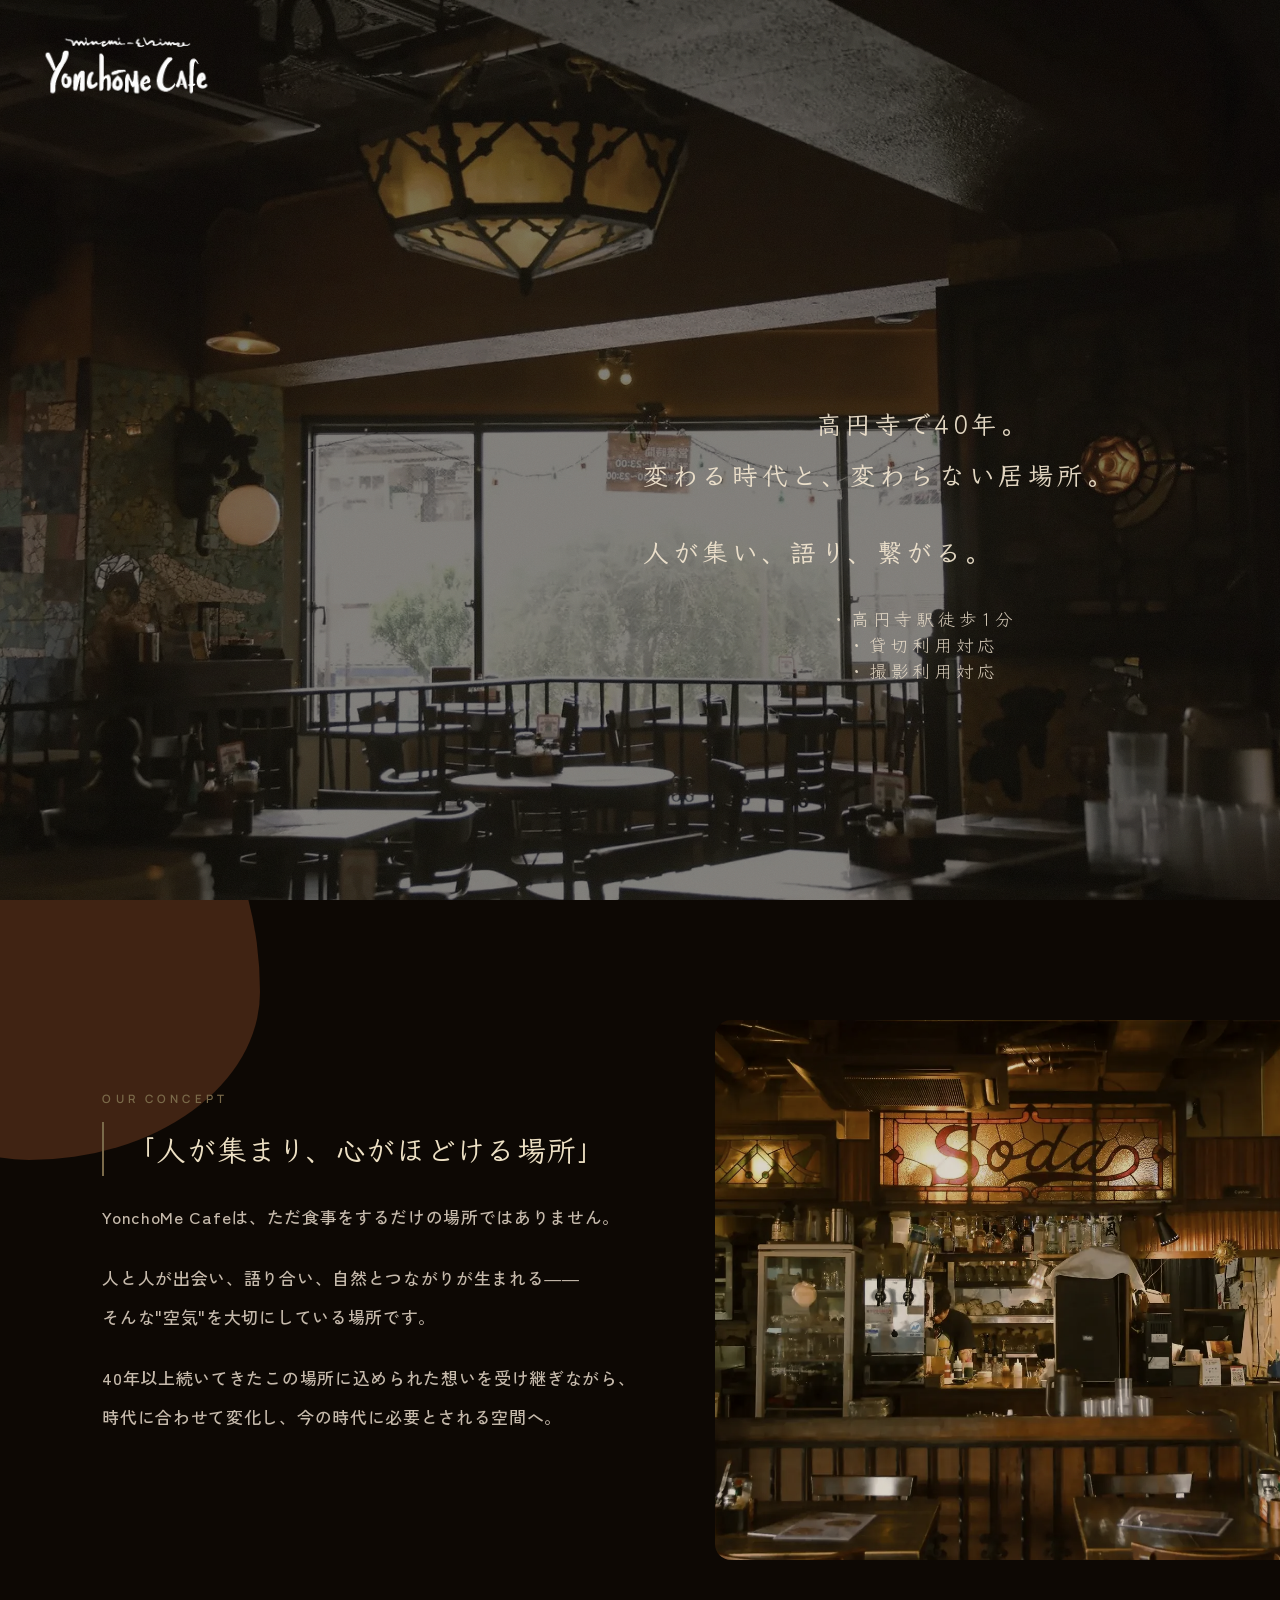
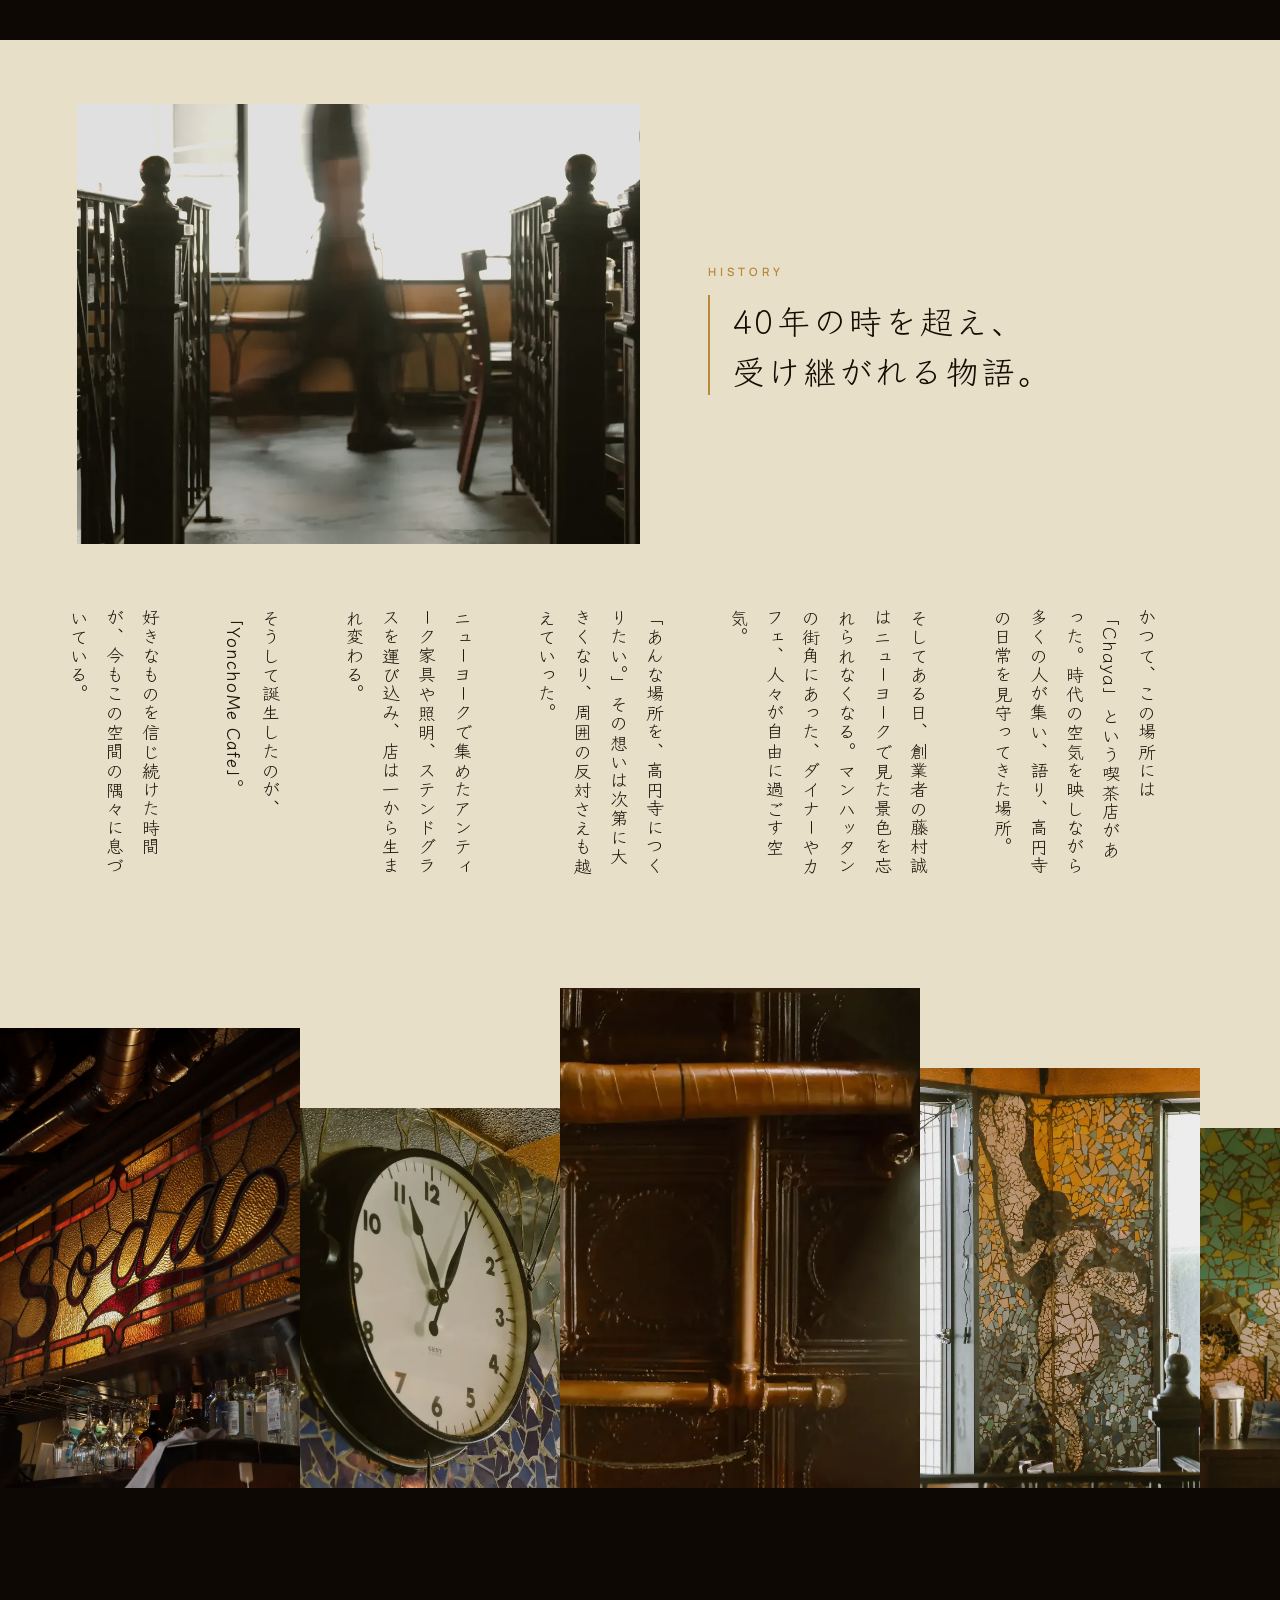
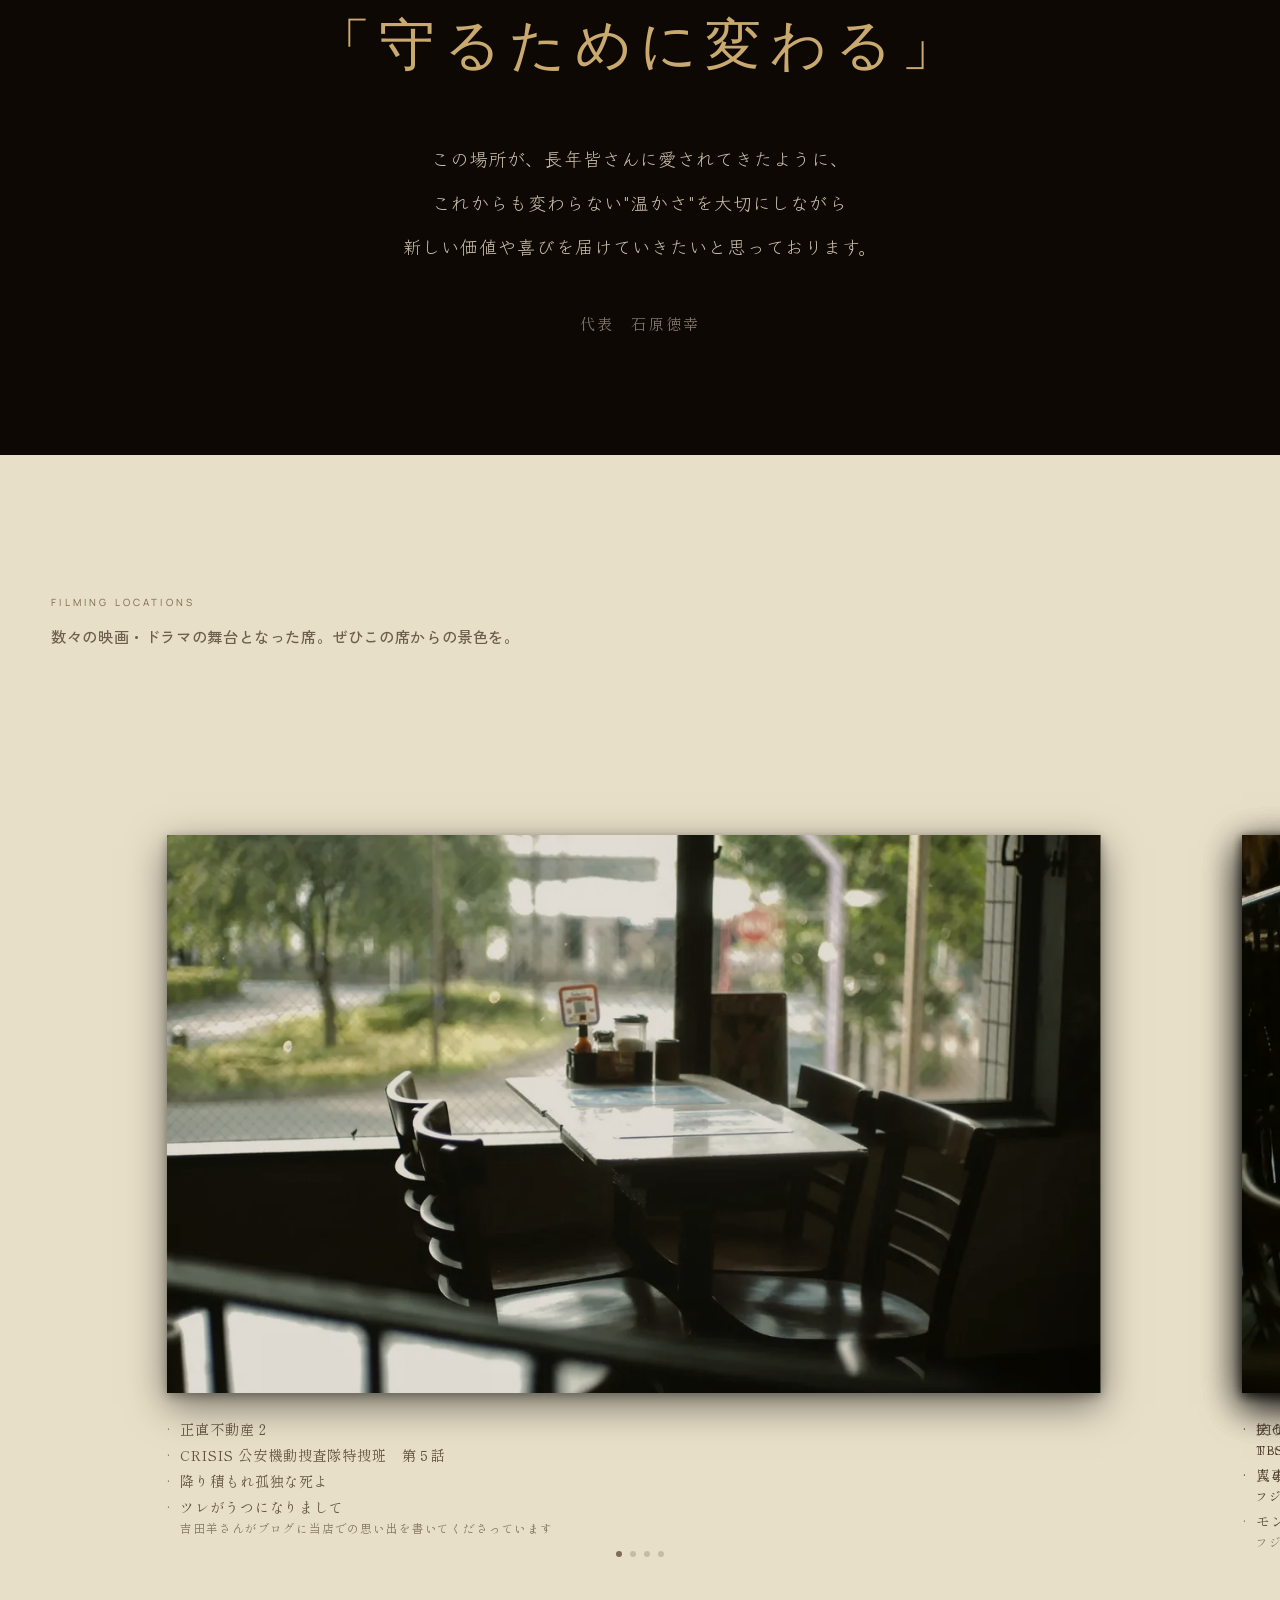
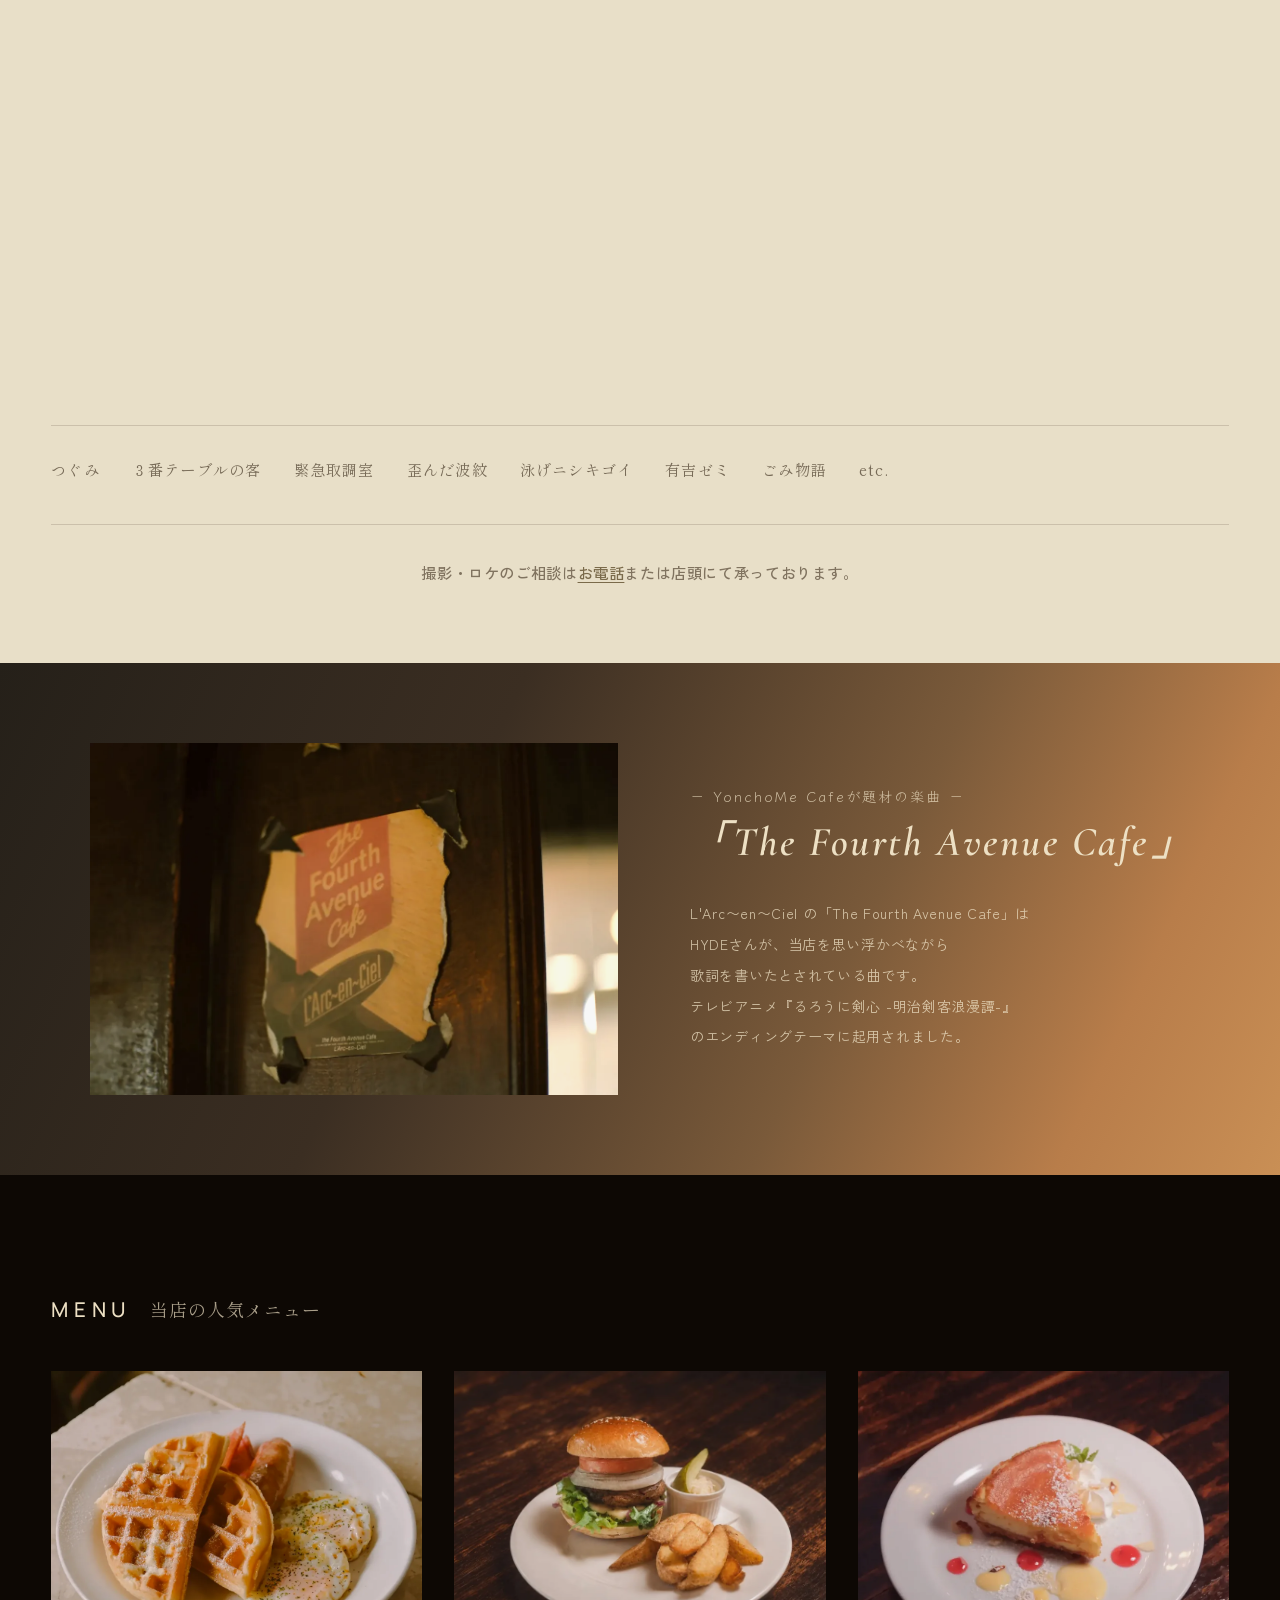
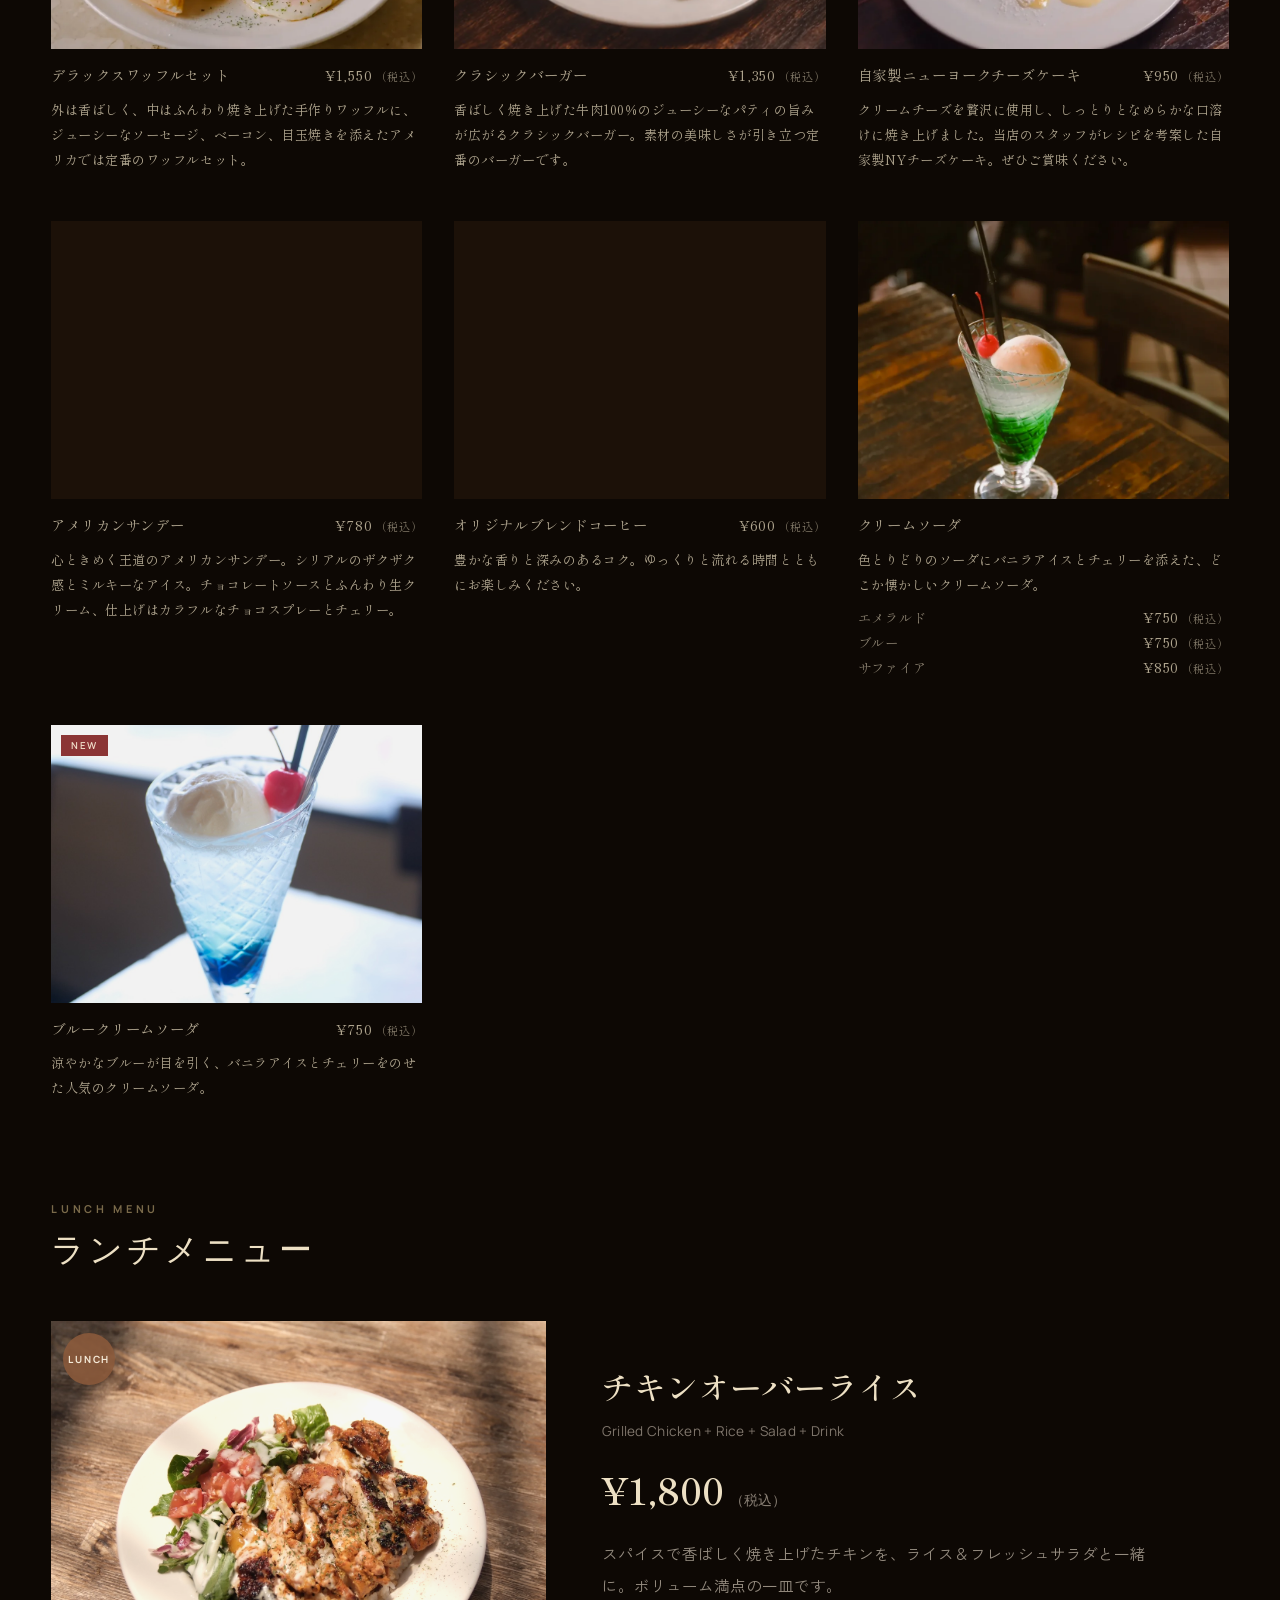
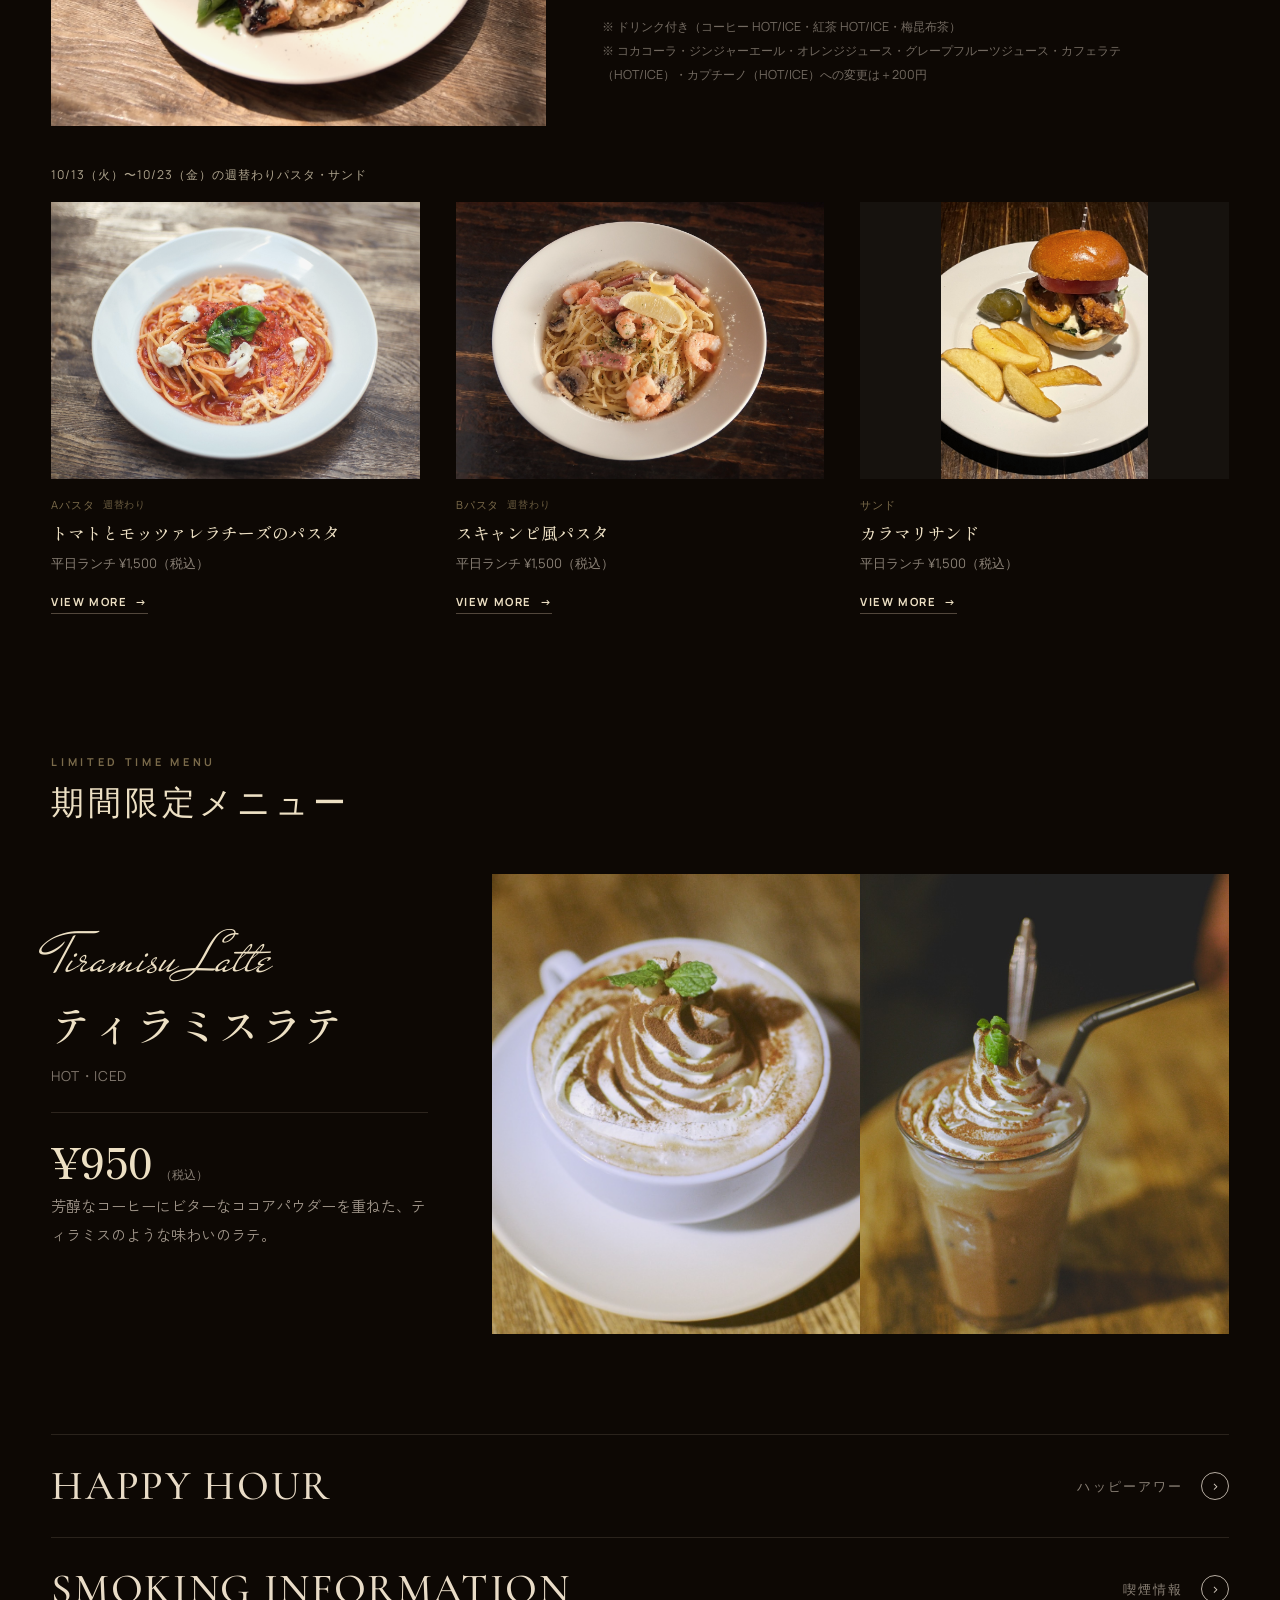
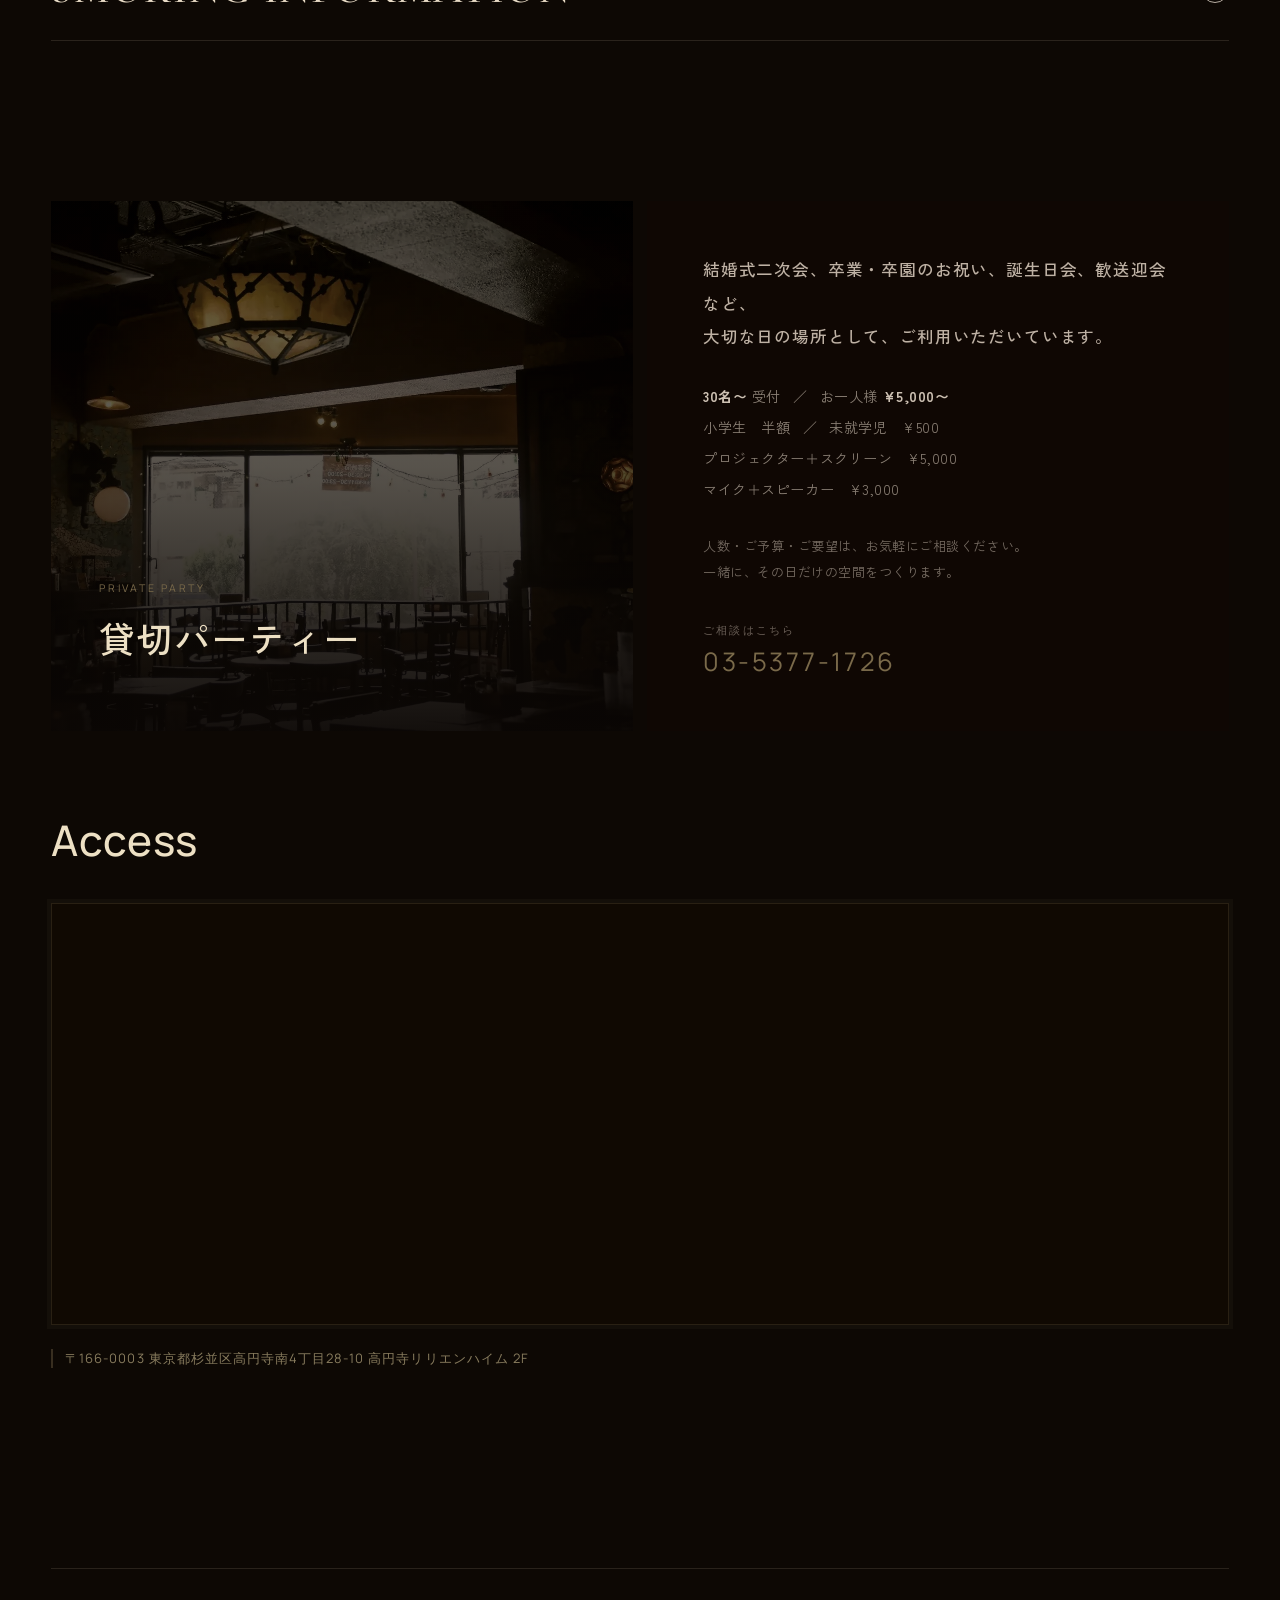
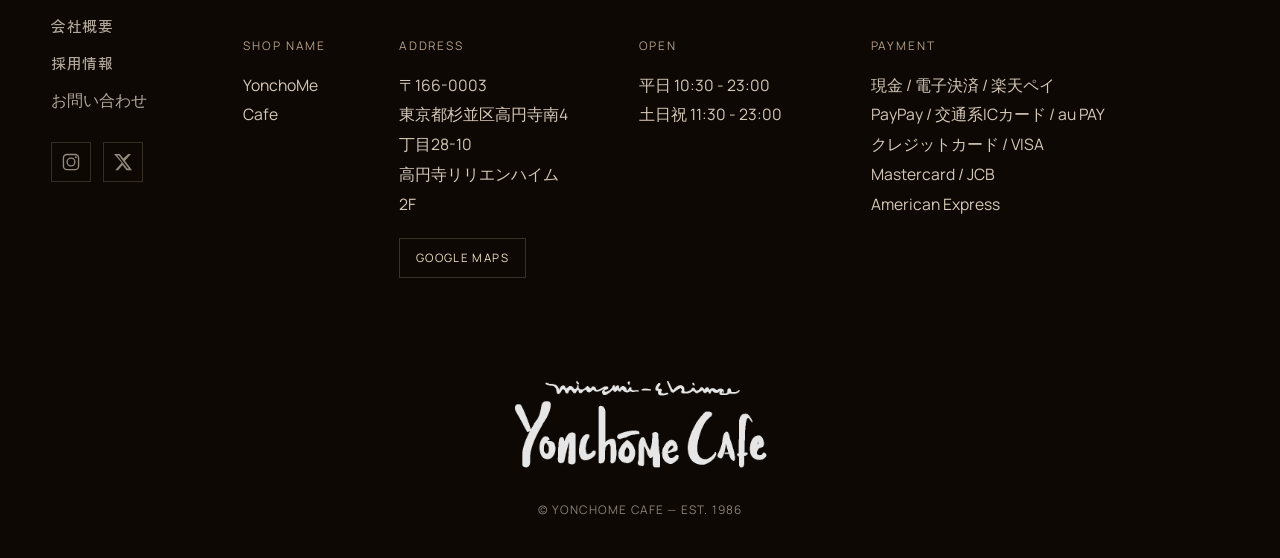
==== index.html @ 438be71c "アクセントカラーをゴールドからアンティークブロンズに変更し、各種テキスト色・バッジ色を調整 - CSS変数--accentとハードコードされていた同系色のrgba値をゴールド(#c4a042)からアン" ====
<!DOCTYPE html>
<html lang="ja" data-lang="ja">
  <head>
    <!-- Google tag (gtag.js) -->
<script async src="https://www.googletagmanager.com/gtag/js?id=G-0FFCBCKKH5"></script>
<script>
  window.dataLayer = window.dataLayer || [];
  function gtag(){dataLayer.push(arguments);}
  gtag('js', new Date());
  gtag('config', 'G-0FFCBCKKH5');
</script>
    <meta charset="UTF-8" />
    <meta name="viewport" content="width=device-width, initial-scale=1.0" />
    <title>YonchoMe Cafe</title>
    <link rel="icon" href="./favicon-logo.png" type="image/png" sizes="512x512" />
    <link rel="apple-touch-icon" href="./favicon-logo.png" />
    <meta name="description" content="高円寺四丁目の老舗カフェ「YonchoMe Cafe（よんちょうめカフェ）」。1986年創業のアメリカンカフェ＆ダイニングバー。平日ランチ1,500円〜、ディナー、自家製ニューヨークチーズケーキ・ワッフルなどスイーツも充実。貸切パーティーも対応。高円寺駅南口徒歩3分。" />
    <meta name="keywords" content="ヨンチョームカフェ,よんちょうめカフェ,四丁目カフェ,四丁目カフェ高円寺,高円寺四丁目カフェ,高円寺4丁目カフェ,4丁目カフェ,四丁目カフェhyde,hyde四丁目カフェ,高円寺カフェ喫煙,高円寺カフェ,高円寺喫茶店,高円寺ランチ,高円寺ディナー,高円寺ケーキ,高円寺スイーツ,高円寺アメリカン,高円寺老舗,YonchoMe Cafe,高円寺貸切,高円寺チーズケーキ" />
    <meta property="og:type" content="website" />
    <meta property="og:title" content="YonchoMe Cafe｜高円寺四丁目カフェ（よんちょうめカフェ）" />
    <meta property="og:description" content="40年以上続く高円寺の老舗カフェ＆ダイニングバーYonchoMe Cafe" />
    <meta property="og:url" content="https://yonchome-cafe.com/" />
    <meta property="og:image" content="https://yonchome-cafe.com/hero-main-upscaled.jpg" />
    <link rel="canonical" href="https://yonchome-cafe.com/" />
    <link rel="alternate" hreflang="ja" href="https://yonchome-cafe.com/" />
    <link rel="alternate" hreflang="x-default" href="https://yonchome-cafe.com/" />
    <link rel="preconnect" href="https://fonts.googleapis.com" />
    <link rel="preconnect" href="https://fonts.gstatic.com" crossorigin />
    <link href="https://fonts.googleapis.com/css2?family=Manrope:wght@400;500;600&family=Zen+Kaku+Gothic+New:wght@500;700;900&family=Klee+One:wght@400;600&family=Caveat:wght@400;500;600;700&family=Zen+Old+Mincho:wght@400;700;900&family=Shippori+Mincho:wght@400;500;600;700;800&family=Yusei+Magic&family=Cormorant+Garamond:ital,wght@0,400;0,600;1,400;1,600&family=Yomogi&family=Mr+De+Haviland&display=swap" rel="stylesheet" />
    <link rel="preload" href="./店内画像.webp" as="image" />
    <link rel="stylesheet" href="./styles.css" />
    <style>
      /* ── Grain texture overlay ── */
      body::after {
        content: '';
        position: fixed;
        inset: 0;
        pointer-events: none;
        z-index: 9999;
        opacity: 0.032;
        background-image: url("data:image/svg+xml,%3Csvg xmlns='http://www.w3.org/2000/svg' width='200' height='200'%3E%3Cfilter id='n'%3E%3CfeTurbulence type='fractalNoise' baseFrequency='0.75' numOctaves='4' stitchTiles='stitch'/%3E%3C/filter%3E%3Crect width='200' height='200' filter='url(%23n)' opacity='1'/%3E%3C/svg%3E");
        background-size: 180px 180px;
      }

      /* ── Hero load animations ── */
      @keyframes heroFadeUp {
        from { opacity: 0; transform: translateY(22px); }
        to   { opacity: 1; transform: translateY(0); }
      }
      .hero-copy .hero-copy-inner > * {
        animation: heroFadeUp 1s cubic-bezier(0.22, 1, 0.36, 1) both;
      }
      .hero-copy .hero-copy-inner > *:nth-child(1) { animation-delay: 2.8s; }
      .hero-copy .hero-copy-inner > *:nth-child(2) { animation-delay: 2.85s; }
      .hero-copy .hero-copy-inner > *:nth-child(3) { animation-delay: 2.89s; }
      .hero-copy .hero-copy-inner > *:nth-child(4) { animation-delay: 2.93s; }
      .hero-copy .hero-copy-inner > *:nth-child(5) { animation-delay: 2.96s; }

      /* ── Scroll animations ── */
      .anim-up {
        opacity: 0;
        transform: translateY(30px);
        transition:
          opacity 0.8s cubic-bezier(0.22, 1, 0.36, 1),
          transform 0.8s cubic-bezier(0.22, 1, 0.36, 1);
      }
      .anim-up.is-visible {
        opacity: 1;
        transform: translateY(0);
      }

      /* ── Hero fonts ── */
      .hero-copy h1,
      .hero-copy .hero-line-small {
        font-family: 'Zen Old Mincho', serif;
        font-weight: 400;
      }
      .hero-copy .hero-en {
        font-family: 'Zen Old Mincho', serif;
        font-weight: 400;
      }

      /* ── Hero ── */
      .hero-section { padding-top: 0; }
      .photo-panel-hero { min-height: 100svh; }
      .hero-image {
        object-position: center 65%;
        filter: brightness(0.48) saturate(0.72) sepia(0.12) contrast(1.02);
      }

      /* ── Hero Letter ── */
      .hero-letter {
        position: absolute;
        inset: 0;
        display: flex;
        align-items: center;
        justify-content: flex-end;
        padding-top: 20vh;
        padding-right: 6vw;
        z-index: 2;
        pointer-events: none;
      }
      .hero-letter-inner {
        width: min(45vw, 560px);
        text-align: left;
      }
      .hero-letter-line {
        font-family: 'Klee One', serif;
        font-size: clamp(1.05rem, 2vw, 1.75rem);
        font-weight: 600;
        color: rgba(245, 232, 210, 0.93);
        line-height: 2;
        letter-spacing: 0.14em;
        margin: 0;
        opacity: 0;
        animation: letterFadeUp 1.4s cubic-bezier(0.22, 1, 0.36, 1) forwards;
      }
      .hero-letter-gap { margin-top: 1em; }
      .hero-letter-access {
        font-family: 'Klee One', serif;
        font-size: clamp(0.9rem, 1.4vw, 1.15rem);
        color: rgba(245, 232, 210, 0.85);
        margin-top: 1.6em;
        letter-spacing: 0.2em;
        text-align: center;
        opacity: 0;
        animation: letterFadeUp 1.4s cubic-bezier(0.22, 1, 0.36, 1) forwards;
      }
      .hero-letter-logo {
        display: block;
        width: min(52vw, 320px);
        margin: 2.4em auto 0;
        opacity: 0;
        animation: letterFadeUp 1.4s cubic-bezier(0.22, 1, 0.36, 1) forwards;
        animation-delay: 3.75s;
        filter: invert(1) sepia(0.22) brightness(0.97);
        opacity: 0.93;
      }
      @keyframes letterFadeUp {
        from { opacity: 0; transform: translateY(16px); }
        to   { opacity: 1; transform: translateY(0); }
      }
      .hero-letter-line:nth-child(1) { animation-delay: 2.88s; text-align: center; }
      .hero-letter-line:nth-child(2) { animation-delay: 3s; }
      .hero-letter-line:nth-child(3) { animation-delay: 3.13s; }
      .hero-letter-line:nth-child(4) { animation-delay: 3.25s; }
      .hero-letter-access             { animation-delay: 3.4s; }

      /* ── Hero crossfade ── */
      .hero-image-from {
        z-index: 1;
        animation: heroCrossfade 7s ease-in-out 3.25s forwards;
      }
      .hero-image-to {
        z-index: 0;
      }
      @keyframes heroCrossfade {
        0%   { opacity: 1; }
        100% { opacity: 0; }
      }
      .hero-copy {
        width: min(72vw, 800px);
        transform: translate(-50%, -48%);
      }

      .anniv-badge {
        display: inline-block;
        margin-bottom: 20px;
        padding: 6px 0;
        color: var(--accent);
        font-family: var(--font-body);
        font-size: 0.68rem;
        letter-spacing: 0.26em;
        text-transform: uppercase;
      }
      .anniv-number {
        display: block;
        font-family: 'Zen Old Mincho', serif;
        font-size: clamp(6rem, 20vw, 16rem);
        font-weight: 700;
        line-height: 0.85;
        letter-spacing: -0.02em;
        color: transparent;
        -webkit-text-stroke: 1.5px rgba(122, 106, 74, 0.38);
        margin-bottom: 24px;
        user-select: none;
      }
      .anniv-hero-year {
        display: flex;
        align-items: center;
        justify-content: center;
        gap: 14px;
        margin-bottom: 18px;
        color: rgba(239, 226, 210, 0.6);
        font-family: var(--font-body);
        font-size: clamp(0.7rem, 1.1vw, 0.84rem);
        letter-spacing: 0.26em;
        text-transform: uppercase;
      }
      .anniv-hero-year span { color: var(--accent); }

      /* ── Message ── */
      .message-section { padding-top: 120px; padding-bottom: 80px; position: relative; overflow: hidden; }
      .message-section::before {
        content: '';
        position: absolute;
        top: -160px;
        left: -160px;
        width: 420px;
        height: 420px;
        background: #6b3a1f;
        border-radius: 60% 40% 55% 45% / 50% 60% 40% 50%;
        opacity: 0.55;
        pointer-events: none;
        z-index: 0;
      }
      .message-layout {
        display: flex;
        align-items: center;
        gap: 60px;
        position: relative;
        z-index: 1;
      }
      .message-anchor { position: sticky; top: 120px; }
      .message-anchor-year {
        display: block;
        font-family: var(--font-body);
        font-size: clamp(2.8rem, 5vw, 4.2rem);
        font-weight: 600;
        letter-spacing: -0.03em;
        color: var(--text);
        line-height: 1;
      }
      .message-anchor-arrow {
        display: block;
        margin: 8px 0;
        color: var(--accent);
        font-size: 1.3rem;
        line-height: 1;
      }
      .message-anchor-kicker {
        display: inline-block;
        margin-top: 20px;
        color: rgba(237, 218, 168, 0.65);
        font-family: var(--font-body);
        font-size: 0.7rem;
        letter-spacing: 0.2em;
        text-transform: uppercase;
        line-height: 1.9;
      }
      .message-anchor-divider {
        display: block;
        width: 32px;
        height: 1px;
        margin: 20px 0;
        background: rgba(122, 106, 74, 0.5);
      }
      .message-body {
        flex: 1;
        display: flex;
        flex-direction: column;
        justify-content: center;
        padding: 0 20px 0 8vw;
      }
      .message-side-photo {
        flex: 0 0 50%;
        position: relative;
        overflow: hidden;
        height: 540px;
        border-radius: 16px;
      }
      .message-side-photo img {
        position: absolute;
        inset: 0;
        width: 100%;
        height: 100%;
        object-fit: cover;
        object-position: center center;
        display: block;
        filter: brightness(0.78) saturate(0.88) sepia(0.2) contrast(1.06);
      }
      .message-block { margin-bottom: 52px; }
      .message-kicker {
        display: block;
        font-family: var(--font-body);
        font-size: 0.72rem;
        font-weight: 600;
        letter-spacing: 0.36em;
        text-transform: uppercase;
        color: var(--accent);
        margin-bottom: 16px;
      }
      .message-pull {
        font-family: 'Klee One', var(--font-display);
        font-size: clamp(1.28rem, 2.4vw, 1.82rem);
        font-weight: 600;
        line-height: 1.85;
        letter-spacing: 0.04em;
        color: var(--text);
        padding-left: 22px;
        border-left: 2px solid var(--accent);
        margin-bottom: 22px;
      }
      .message-text {
        font-family: var(--font-display);
        font-size: clamp(0.95rem, 1.4vw, 1.06rem);
        font-weight: 500;
        line-height: 2.3;
        letter-spacing: 0.04em;
        color: rgba(239, 226, 210, 0.82);
        word-break: keep-all;
        overflow-wrap: break-word;
      }
      .message-text + .message-text { margin-top: 22px; }

      /* ── Message animations ── */
      @keyframes msgFadeUp {
        from { opacity: 0; transform: translateY(28px); }
        to   { opacity: 1; transform: translateY(0); }
      }
      @keyframes msgSlideIn {
        from { opacity: 0; transform: translateX(40px); }
        to   { opacity: 1; transform: translateX(0); }
      }
      .message-section.is-visible .message-kicker {
        animation: msgFadeUp 0.7s cubic-bezier(0.22,1,0.36,1) 0.1s both;
      }
      .message-section.is-visible .message-pull {
        animation: msgFadeUp 0.8s cubic-bezier(0.22,1,0.36,1) 0.25s both;
      }
      .message-section.is-visible .message-text:nth-of-type(1) {
        animation: msgFadeUp 0.7s cubic-bezier(0.22,1,0.36,1) 0.4s both;
      }
      .message-section.is-visible .message-text:nth-of-type(2) {
        animation: msgFadeUp 0.7s cubic-bezier(0.22,1,0.36,1) 0.55s both;
      }
      .message-section.is-visible .message-text:nth-of-type(3) {
        animation: msgFadeUp 0.7s cubic-bezier(0.22,1,0.36,1) 0.7s both;
      }
      .message-section.is-visible .message-side-photo {
        animation: msgSlideIn 1s cubic-bezier(0.22,1,0.36,1) 0.2s both;
      }
      /* 初期非表示 */
      .message-kicker,
      .message-pull,
      .message-text,
      .message-side-photo {
        opacity: 0;
      }
      .message-section.is-visible .message-kicker,
      .message-section.is-visible .message-pull,
      .message-section.is-visible .message-text,
      .message-section.is-visible .message-side-photo {
        opacity: 1;
      }
      .message-image-wrap {
        margin: 48px 0;
        position: relative;
        overflow: hidden;
      }
      .message-image-wrap img {
        width: 100%;
        aspect-ratio: 16 / 7;
        object-fit: cover;
        object-position: center 55%;
        display: block;
        filter: brightness(0.55) saturate(0.78) sepia(0.28) contrast(1.08);
      }
      .message-image-caption {
        position: absolute;
        bottom: 20px;
        right: 24px;
        color: rgba(237, 218, 168, 0.55);
        font-family: var(--font-body);
        font-size: 0.68rem;
        letter-spacing: 0.18em;
        text-transform: uppercase;
      }

      /* ── Full-width 2-col photos ── */
      .message-photo-wide {
        /* section-shell の余白を突き破って全幅に */
        width: 100vw;
        margin-left: calc(50% - 50vw);
        margin-top: 72px;
        margin-bottom: 72px;
        display: grid;
        grid-template-columns: 1fr 1fr;
        gap: 3px;
        overflow: hidden;
      }
      .message-photo-wide-item {
        position: relative;
        overflow: hidden;
        opacity: 0;
        transform: scale(0.88) translateY(28px);
        transition:
          opacity 0.6s ease,
          transform 0.7s cubic-bezier(0.34, 1.56, 0.64, 1);
      }
      .message-photo-wide-item:nth-child(1) { transition-delay: 0.05s; }
      .message-photo-wide-item:nth-child(2) { transition-delay: 0.22s; }
      .message-photo-wide-item.is-visible {
        opacity: 1;
        transform: scale(1) translateY(0);
      }
      .message-photo-wide-item img {
        width: 100%;
        aspect-ratio: 4 / 3;
        object-fit: cover;
        display: block;
        filter: brightness(0.88) saturate(0.92) contrast(1.02);
        transition: transform 1s cubic-bezier(0.22, 1, 0.36, 1);
      }
      .message-photo-wide-item:hover img {
        transform: scale(1.04);
      }
      .message-closing {
        margin-top: 60px;
        padding-top: 48px;
        border-top: 1px solid rgba(240, 216, 190, 0.12);
      }
      .message-closing-main {
        font-family: var(--font-display);
        font-size: clamp(1.08rem, 1.7vw, 1.4rem);
        font-weight: 900;
        line-height: 1.85;
        letter-spacing: 0.04em;
        color: var(--text);
        word-break: keep-all;
        overflow-wrap: break-word;
      }
      .message-closing-en {
        display: block;
        margin-top: 14px;
        color: var(--accent);
        font-family: var(--font-body);
        font-size: 0.74rem;
        letter-spacing: 0.22em;
        text-transform: uppercase;
      }

      /* ── Gallery: horizontal scroll ── */
      .gallery-scroll-outer {
        position: relative;
        height: 320vh; /* スクロール量 = 写真数分 */
      }
      .gallery-scroll-sticky {
        position: sticky;
        top: 0;
        height: 100vh;
        overflow: hidden;
        display: flex;
        flex-direction: column;
        justify-content: center;
      }
      .gallery-scroll-header {
        padding-top: 48px;
        padding-bottom: 32px;
        flex-shrink: 0;
      }
      .gallery-scroll-header h2 {
        font-size: clamp(2rem, 5vw, 4rem);
        font-weight: 700;
        letter-spacing: -0.02em;
        color: var(--text);
      }
      .gallery-scroll-sub {
        margin-top: 8px;
        font-family: var(--font-body);
        font-size: 0.82rem;
        color: rgba(239, 226, 210, 0.5);
        letter-spacing: 0.12em;
      }
      .gallery-scroll-track {
        display: flex;
        gap: 0;
        padding: 0;
        will-change: transform;
        flex-shrink: 0;
      }
      .gallery-scroll-item {
        position: relative;
        flex-shrink: 0;
        width: 62vw;
        height: 62vh;
        overflow: hidden;
        border-radius: 2px;
        display: flex;
        align-items: center;
        justify-content: center;
        background: rgba(13, 8, 4, 0.5);
      }
      .gallery-scroll-item img {
        width: 100%;
        height: 100%;
        object-fit: cover;
        display: block;
        filter: brightness(0.88) saturate(0.92) contrast(1.02);
        transition: filter 0.6s ease;
      }
      .gallery-scroll-item:hover img {
        filter: brightness(0.96) saturate(0.96) contrast(1.01);
      }
      .gallery-scroll-caption {
        position: absolute;
        bottom: 14px;
        left: 18px;
        color: rgba(237, 218, 168, 0.55);
        font-family: var(--font-body);
        font-size: 0.62rem;
        letter-spacing: 0.2em;
        text-transform: uppercase;
      }

      /* ── Gallery: magazine grid ── */
      .gallery-section { padding-top: 140px; }
      .gallery-grid {
        display: grid;
        grid-template-columns: 1.5fr 1fr 1fr;
        grid-template-rows: 300px 300px;
        gap: 6px;
        margin-top: 64px;
        padding: 0 clamp(24px, 5vw, 80px);
      }
      .gallery-grid-item {
        position: relative;
        overflow: hidden;
        opacity: 0;
        transform: scale(0.88) translateY(24px);
        transition:
          opacity 0.55s ease,
          transform 0.65s cubic-bezier(0.34, 1.56, 0.64, 1);
      }
      .gallery-grid-item.is-visible {
        opacity: 1;
        transform: scale(1) translateY(0);
      }
      .gallery-grid-item:first-child {
        grid-row: 1 / 3;
      }
      .gallery-grid-item:last-child {
        grid-column: 2 / 4;
      }
      .gallery-grid-item img {
        width: 100%;
        height: 100%;
        object-fit: cover;
        display: block;
        filter: brightness(0.88) saturate(0.92) contrast(1.02);
        transition: transform 0.8s cubic-bezier(0.22, 1, 0.36, 1), filter 0.8s ease;
      }
      .gallery-grid-item:hover img {
        transform: scale(1.06);
        filter: brightness(0.96) saturate(0.96) contrast(1.01);
      }
      .gallery-grid-caption {
        position: absolute;
        bottom: 16px;
        left: 20px;
        color: rgba(237, 218, 168, 0.55);
        font-family: var(--font-body);
        font-size: 0.62rem;
        letter-spacing: 0.2em;
        text-transform: uppercase;
        pointer-events: none;
      }

      /* ── Zine / human-feel elements ── */

      /* 日記っぽい短文 */
      .diary-note {
        font-family: 'Klee One', serif;
        font-size: 0.72rem;
        color: rgba(122, 106, 74, 0.5);
        letter-spacing: 0.06em;
        line-height: 1.8;
        transform: rotate(-1.2deg);
        display: inline-block;
        pointer-events: none;
        user-select: none;
      }
      .diary-note-blue {
        color: rgba(58, 82, 130, 0.55);
        transform: rotate(0.8deg);
      }
      .diary-note-red {
        color: rgba(140, 55, 55, 0.5);
        transform: rotate(-0.6deg);
      }

      /* 手書き風SVGのラッパー */
      .handwritten-deco {
        display: inline-block;
        pointer-events: none;
        user-select: none;
        color: rgba(122, 106, 74, 0.45);
      }
      .handwritten-deco-blue { color: rgba(58, 82, 130, 0.4); }
      .handwritten-deco-red  { color: rgba(140, 55, 55, 0.45); }

      /* OPENスタンプ風 */
      .open-stamp {
        display: inline-block;
        font-family: 'Klee One', serif;
        font-size: 0.68rem;
        letter-spacing: 0.22em;
        color: rgba(140, 55, 55, 0.6);
        border: 1.5px solid rgba(140, 55, 55, 0.4);
        border-radius: 2px;
        padding: 3px 10px;
        transform: rotate(-4deg);
        pointer-events: none;
      }

      /* section-head に下線の手書き感 */
      .section-head h2 {
        position: relative;
      }

      /* くすんだアクセント */
      .accent-rust  { color: #8B3535; }
      .accent-blue  { color: #3A5282; }
      .accent-dim   { color: rgba(207,129,72,0.45); }

      /* ── About ── */
      .about-kicker {
        display: inline-block;
        margin-bottom: 10px;
        color: rgba(237, 218, 168, 0.65);
        font-family: var(--font-body);
        font-size: 0.72rem;
        letter-spacing: 0.2em;
        text-transform: uppercase;
      }

      /* ── Banners (大きめ・目立つ) ── */
      .banner-section { padding-top: 120px; }
      .banner-grid {
        display: grid;
        grid-template-columns: 1fr 1fr;
        gap: 14px;
        margin-top: 40px;
      }
      .banner-item {
        position: relative;
        display: flex;
        align-items: flex-end;
        min-height: 520px;
        overflow: hidden;
        text-decoration: none;
        color: inherit;
      }
      .banner-item::after {
        position: absolute;
        inset: 0;
        content: "";
        background: linear-gradient(
          0deg,
          rgba(10, 6, 4, 0.92) 0%,
          rgba(10, 6, 4, 0.35) 50%,
          rgba(10, 6, 4, 0.05) 100%
        );
        pointer-events: none;
      }
      .banner-bg {
        position: absolute;
        inset: 0;
        z-index: 0;
      }
      .banner-bg img {
        width: 100%;
        height: 100%;
        object-fit: cover;
        display: block;
        filter: brightness(0.46) saturate(0.76) sepia(0.28) contrast(1.08);
        transition: transform 0.9s cubic-bezier(0.22, 1, 0.36, 1), filter 0.9s ease;
      }
      .banner-item:hover .banner-bg img {
        transform: scale(1.05);
        filter: brightness(0.56) saturate(0.82) sepia(0.22) contrast(1.08);
      }
      .banner-body {
        position: relative;
        z-index: 1;
        padding: 44px 48px 52px;
        width: 100%;
      }
      .banner-kicker {
        display: inline-block;
        margin-bottom: 12px;
        padding: 5px 0;
        color: var(--accent);
        font-family: var(--font-body);
        font-size: 0.66rem;
        letter-spacing: 0.26em;
        text-transform: uppercase;
      }
      .banner-title {
        font-family: var(--font-display);
        font-size: clamp(1.5rem, 2.8vw, 2.4rem);
        font-weight: 500;
        letter-spacing: 0.04em;
        line-height: 1.4;
        color: var(--text);
        margin: 0 0 16px;
      }
      .banner-desc {
        margin: 0 0 28px;
        color: rgba(239, 226, 210, 0.7);
        font-family: var(--font-display);
        font-size: clamp(0.92rem, 1.3vw, 1.02rem);
        font-weight: 500;
        line-height: 1.9;
        letter-spacing: 0.03em;
      }
      .banner-cta {
        display: inline-flex;
        align-items: center;
        gap: 10px;
        min-height: 48px;
        padding: 0;
        border: none;
        border-bottom: 1px solid rgba(122, 106, 74, 0.4);
        color: var(--accent);
        font-family: var(--font-body);
        font-size: 0.74rem;
        letter-spacing: 0.16em;
        text-transform: uppercase;
        transition: background 0.3s, border-color 0.3s, gap 0.3s;
      }
      .banner-item:hover .banner-cta {
        gap: 16px;
        background: rgba(122, 106, 74, 0.1);
        border-color: var(--accent);
      }

      /* ── Banner detail panel ── */
      .banner-detail {
        background: #0f0703;
        padding: 52px 56px;
        display: flex;
        flex-direction: column;
        justify-content: center;
        gap: 28px;
      }
      .bd-lead {
        font-family: var(--font-display);
        font-size: clamp(0.92rem, 1.3vw, 1.05rem);
        font-weight: 500;
        line-height: 2;
        letter-spacing: 0.05em;
        color: rgba(239,226,210,0.78);
      }
      .bd-meta {
        font-family: var(--font-display);
        font-size: clamp(0.85rem, 1.1vw, 0.95rem);
        line-height: 2.2;
        letter-spacing: 0.04em;
        color: rgba(239,226,210,0.55);
        padding-left: 0;
      }
      .bd-meta strong {
        color: rgba(239,226,210,0.85);
        font-weight: 600;
      }
      .bd-cases-text {
        font-family: var(--font-display);
        font-size: clamp(0.82rem, 1vw, 0.9rem);
        line-height: 2;
        letter-spacing: 0.04em;
        color: rgba(239,226,210,0.45);
      }
      .bd-contact {
        margin-top: 8px;
        display: flex;
        flex-direction: column;
        gap: 6px;
      }
      .bd-contact-label {
        font-family: var(--font-body);
        font-size: 0.68rem;
        letter-spacing: 0.2em;
        color: rgba(239,226,210,0.4);
      }
      .bd-contact-tel {
        font-family: var(--font-body);
        font-size: clamp(1.2rem, 2vw, 1.6rem);
        letter-spacing: 0.1em;
        color: var(--accent);
        text-decoration: none;
        transition: opacity 0.2s;
      }
      .bd-contact-tel:hover { opacity: 0.75; }

      /* ── CTA ── */
      .cta-section { padding-top: 120px; }
      .cta-inner {
        display: flex;
        align-items: center;
        justify-content: space-between;
        gap: 32px;
        padding: 48px 52px;
        border: 1px solid rgba(240, 216, 190, 0.12);
        background: var(--bg);
      }
      .cta-text h3 {
        font-family: var(--font-display);
        font-size: clamp(1.2rem, 2vw, 1.6rem);
        font-weight: 900;
        letter-spacing: 0.04em;
        line-height: 1.6;
        color: var(--text);
      }
      .cta-text p {
        margin-top: 8px;
        color: rgba(239, 226, 210, 0.65);
        font-size: 0.86rem;
        line-height: 1.8;
        letter-spacing: 0.03em;
      }
      .cta-buttons { display: flex; gap: 12px; flex-shrink: 0; }
      .btn-accent {
        display: inline-flex;
        align-items: center;
        min-height: 52px;
        padding: 0 28px;
        background: var(--accent);
        border: 1px solid var(--accent);
        color: #1a0e0b;
        font-family: var(--font-body);
        font-size: 0.76rem;
        letter-spacing: 0.14em;
        text-transform: uppercase;
        white-space: nowrap;
      }

      /* ── Reserve & Contact ── */
      .reserve-section { padding-top: 100px; padding-bottom: 100px; }
      .reserve-grid {
        display: grid;
        grid-template-columns: 1fr 1fr;
        gap: 0;
        margin-top: 56px;
        border-top: 1px solid rgba(240, 216, 190, 0.12);
      }
      .reserve-block {
        padding: 48px 40px;
        border-right: 1px solid rgba(240, 216, 190, 0.12);
      }
      .reserve-block:last-child { border-right: none; }
      .reserve-label {
        font-family: 'Shippori Mincho', serif;
        font-size: 1.1rem;
        letter-spacing: 0.18em;
        color: var(--accent);
        margin: 0 0 28px;
      }
      .reserve-links { display: flex; flex-direction: column; gap: 20px; }
      .reserve-link {
        display: flex;
        flex-direction: column;
        gap: 4px;
        text-decoration: none;
        color: inherit;
      }
      .reserve-link-type {
        font-family: var(--font-body);
        font-size: 0.65rem;
        letter-spacing: 0.2em;
        color: rgba(245, 232, 210, 0.4);
        text-transform: uppercase;
      }
      .reserve-link-value {
        font-family: 'Shippori Mincho', serif;
        font-size: clamp(1rem, 1.8vw, 1.25rem);
        color: rgba(245, 232, 210, 0.88);
        letter-spacing: 0.06em;
      }
      a.reserve-link:hover .reserve-link-value { color: var(--accent); }
      @media (max-width: 640px) {
        .reserve-grid { grid-template-columns: 1fr; }
        .reserve-block { border-right: none; border-bottom: 1px solid rgba(240,216,190,0.12); padding: 36px 0; }
        .reserve-block:last-child { border-bottom: none; }
      }

      /* ── Owner Message ── */
      .owner-msg-section { padding-top: 120px; padding-bottom: 120px; }
      .owner-msg-inner { max-width: 720px; margin: 0 auto; text-align: center; padding: 0 24px; }
      .owner-msg-theme {
        font-family: 'Zen Old Mincho', serif;
        font-size: clamp(2rem, 5vw, 3.5rem);
        font-weight: 400;
        color: #c9a96e;
        letter-spacing: 0.15em;
        margin: 0 0 52px;
      }
      .owner-msg-body {
        font-family: 'Klee One', serif;
        font-size: clamp(0.95rem, 1.8vw, 1.15rem);
        color: rgba(245, 232, 210, 0.82);
        line-height: 2.4;
        letter-spacing: 0.06em;
        margin: 0 0 44px;
      }
      .owner-msg-sig {
        display: inline-flex;
        align-items: center;
        gap: 14px;
        font-family: 'Shippori Mincho', serif;
        font-size: 0.95rem;
        color: rgba(245, 232, 210, 0.5);
        letter-spacing: 0.14em;
        margin: 0;
      }
      .owner-msg-avatar {
        width: 52px;
        height: 52px;
        border-radius: 50%;
        object-fit: cover;
        object-position: center top;
        opacity: 0.85;
        flex-shrink: 0;
      }

      /* ── Filming Locations ── */
      .filming-section { padding-top: 140px; padding-bottom: 80px; position: relative; background: #e8dfc8; width: 100vw; margin-left: calc(50% - 50vw); box-sizing: border-box; padding-left: 4%; padding-right: 4%; }
      .filming-kicker {
        display: block;
        font-family: var(--font-body);
        font-size: 0.62rem;
        letter-spacing: 0.32em;
        text-transform: uppercase;
        color: var(--accent);
        margin-bottom: 14px;
      }
      .filming-section .section-head.wide h2 {
        font-size: clamp(2rem, 4vw, 3.2rem);
      }
      .filming-section .section-head.wide { display: block; }
      .filming-lead {
        margin-top: 14px; text-align: left;
        color: rgba(42, 26, 10, 0.65);
        font-family: var(--font-display);
        font-size: clamp(0.88rem, 1.2vw, 0.98rem);
        font-weight: 500;
        letter-spacing: 0.04em;
        line-height: 1.8;
      }
      .filming-list {
        list-style: none;
        padding: 0;
        margin: 52px 0 0;
        border-top: 1px solid rgba(42, 26, 10, 0.15);
      }
      .filming-item {
        display: flex;
        align-items: center;
        gap: 28px;
        padding: 26px 0;
        border-bottom: 1px solid rgba(42, 26, 10, 0.15);
        transition: background 0.3s;
      }
      .filming-item:hover {
        background: rgba(122, 106, 74, 0.04);
        padding-left: 12px;
        padding-right: 12px;
        margin-left: -12px;
        margin-right: -12px;
      }
      .filming-num {
        flex-shrink: 0;
        width: 36px;
        font-family: var(--font-body);
        font-size: 0.62rem;
        letter-spacing: 0.12em;
        color: rgba(130, 90, 20, 0.6);
      }
      .filming-body {
        flex: 1;
        min-width: 0;
      }
      .filming-title {
        margin: 0 0 4px;
        font-family: var(--font-display);
        font-size: clamp(1rem, 1.6vw, 1.18rem);
        font-weight: 700;
        letter-spacing: 0.04em;
        color: #2a1a0a;
        line-height: 1.5;
      }
      .filming-meta {
        font-family: var(--font-body);
        font-size: 0.7rem;
        letter-spacing: 0.12em;
        color: rgba(42, 26, 10, 0.5);
      }
      .filming-cat {
        flex-shrink: 0;
        font-family: var(--font-body);
        font-size: 0.58rem;
        letter-spacing: 0.2em;
        text-transform: uppercase;
        color: var(--accent);
        border: 1px solid rgba(122, 106, 74, 0.3);
        padding: 4px 10px;
        white-space: nowrap;
      }
      .location-card-works {
        list-style: none;
        padding: 14px 0 0;
        margin: 0;
        display: flex;
        flex-direction: column;
        gap: 6px;
      }
      .location-card-works li {
        font-family: 'Shippori Mincho', serif;
        font-size: 0.88rem;
        color: rgba(42, 26, 10, 0.7);
        letter-spacing: 0.06em;
        padding-left: 1em;
        position: relative;
      }
      .location-card-works li::before {
        content: '·';
        position: absolute;
        left: 0;
        color: var(--accent);
      }

      .filming-list-sub {
        list-style: none;
        padding: 0;
        margin: 40px 0 0;
        display: flex;
        flex-wrap: wrap;
        gap: 12px 32px;
        border-top: 1px solid rgba(42, 26, 10, 0.15);
        padding-top: 32px;
      }
      .filming-list-sub li {
        font-family: 'Shippori Mincho', serif;
        font-size: 0.95rem;
        color: rgba(42, 26, 10, 0.6);
        letter-spacing: 0.08em;
      }

      .filming-cta {
        margin-top: 44px;
        padding-top: 36px;
        border-top: 1px solid rgba(42, 26, 10, 0.15);
        text-align: center;
        color: rgba(42, 26, 10, 0.55);
        font-family: var(--font-display);
        font-size: clamp(0.88rem, 1.2vw, 0.98rem);
        font-weight: 500;
        letter-spacing: 0.04em;
      }
      .filming-cta a {
        color: var(--accent);
        text-decoration: underline;
        text-underline-offset: 3px;
      }
      @media (max-width: 720px) {
        .filming-item { gap: 16px; }
        .filming-cat { display: none; }
      }

      /* ── L'Arc~en~Ciel ── */
      .larc-section {
        padding: 80px 0;
        width: 100vw;
        margin-left: calc(50% - 50vw);
        background: linear-gradient(115deg, #252019 0%, #3b2e22 35%, #7a5a3a 65%, #b87d4a 85%, #c98f55 100%);
        display: flex;
        align-items: center;
        justify-content: center;
      }
      .larc-inner {
        display: flex;
        align-items: center;
        gap: 72px;
        width: min(92vw, 1100px);
      }
      .larc-photo {
        flex: 0 0 48%;
      }
      .larc-photo img {
        width: 100%;
        height: auto;
        display: block;
      }
      .larc-text { flex: 1; }
      .larc-kicker {
        font-family: 'Klee One', serif;
        font-size: 0.9rem;
        color: rgba(237, 224, 196, 0.75);
        letter-spacing: 0.14em;
        margin: 0 0 10px;
      }
      .larc-title {
        font-family: 'Cormorant Garamond', serif;
        font-size: clamp(1.8rem, 3.2vw, 2.8rem);
        font-weight: 600;
        white-space: nowrap;
        font-style: italic;
        color: var(--text);
        letter-spacing: 0.06em;
        line-height: 1.3;
        margin: 0 0 28px;
      }
      .larc-body {
        font-family: var(--font-display);
        font-size: clamp(0.82rem, 1.1vw, 0.92rem);
        line-height: 2.2;
        letter-spacing: 0.05em;
        color: rgba(237, 224, 196, 0.78);
        margin: 0;
      }
      @media (max-width: 760px) {
        .larc-inner { flex-direction: column; gap: 40px; }
        .larc-photo { flex: none; width: 72%; margin: 0 auto; }
        .larc-text { text-align: center; }
      }

      /* ── Access ── */
      .access-section { padding-top: 80px; padding-bottom: 80px; }
      .access-map-wrap {
        width: 100%;
        overflow: hidden;
        border: 1px solid rgba(122, 106, 74,0.25);
        outline: 4px solid rgba(122, 106, 74,0.08);
        margin-bottom: 24px;
        background: #160e06;
        filter: sepia(18%) brightness(0.92) contrast(1.04);
      }
      .access-map-wrap iframe { display: block; }
      .access-address {
        font-size: 13px;
        letter-spacing: 0.08em;
        color: rgba(237,218,168,0.55);
        border-left: 2px solid rgba(122, 106, 74,0.4);
        padding-left: 12px;
      }

      /* ── Info ── */
      .info-section { padding-top: 120px; }

      /* ── Lang Switcher ── */
      .lang-switcher { position: relative; }
      .lang-switcher-btn {
        display: flex;
        align-items: center;
        gap: 6px;
        background: transparent;
        border: none;
        color: var(--accent);
        font-family: 'Special Elite', monospace;
        font-size: 0.62rem;
        letter-spacing: 0.2em;
        padding: 5px 10px;
        cursor: pointer;
        transition: background 0.2s;
        white-space: nowrap;
      }
      .lang-switcher-btn:hover { background: rgba(122, 106, 74,0.08); }
      .lang-switcher-btn[aria-expanded="true"] { background: rgba(122, 106, 74,0.06); }
      .lang-arrow { display: inline-block; transition: transform 0.2s; font-size: 0.55rem; }
      .lang-switcher-btn[aria-expanded="true"] .lang-arrow { transform: rotate(180deg); }
      .lang-dropdown {
        position: absolute;
        top: calc(100% + 8px);
        right: 0;
        min-width: 164px;
        background: #160c05;
        border: 1px solid rgba(122, 106, 74,0.4);
        border-radius: 4px;
        padding: 6px 0;
        box-shadow: 0 16px 48px rgba(0,0,0,0.6);
        opacity: 0;
        visibility: hidden;
        transform: translateY(-6px);
        transition: opacity 0.18s, visibility 0.18s, transform 0.18s;
        z-index: 500;
      }
      .lang-switcher-btn[aria-expanded="true"] + .lang-dropdown {
        opacity: 1;
        visibility: visible;
        transform: translateY(0);
      }
      .lang-opt {
        display: block;
        width: 100%;
        padding: 9px 18px;
        background: transparent;
        border: none;
        text-align: left;
        cursor: pointer;
        font-family: 'Shippori Mincho', serif;
        font-size: 0.88rem;
        color: rgba(237,224,196,0.45);
        letter-spacing: 0.04em;
        transition: color 0.15s, background 0.15s;
      }
      .lang-opt:hover { color: var(--text); background: rgba(122, 106, 74,0.07); }
      .lang-opt.is-active { color: var(--text); font-weight: 600; }


      /* ── Hero bottom banners ── */
      .hero-bottom-banners {
        position: absolute;
        bottom: 0;
        left: 0;
        right: 0;
        z-index: 2;
        display: grid;
        grid-template-columns: 1fr 1fr;
        width: 100%;
      }
      .hero-bottom-banner {
        display: flex;
        align-items: center;
        gap: 20px;
        padding: 13px clamp(16px, 3vw, 48px);
        background: rgba(10, 6, 4, 0.92);
        border-top: 1px solid rgba(240, 216, 190, 0.13);
        text-decoration: none;
        color: inherit;
        transition: background 0.35s ease;
        opacity: 0;
        transform: translateY(16px);
        transition:
          background 0.35s ease,
          opacity 0.7s cubic-bezier(0.22, 1, 0.36, 1),
          transform 0.7s cubic-bezier(0.22, 1, 0.36, 1);
      }
      .hero-bottom-banner.is-visible {
        opacity: 1;
        transform: translateY(0);
      }
      .hero-bottom-banner:first-child {
        border-right: 1px solid rgba(240, 216, 190, 0.13);
      }
      .hero-bottom-banner:hover {
        background: rgba(24, 14, 10, 0.92);
      }
      .hero-bottom-banner-kicker {
        flex-shrink: 0;
        padding: 4px 0;
        color: var(--accent);
        font-family: var(--font-body);
        font-size: 0.62rem;
        letter-spacing: 0.22em;
        text-transform: uppercase;
      }
      .hero-bottom-banner-title {
        flex: 1;
        font-family: var(--font-display);
        font-size: clamp(0.96rem, 1.4vw, 1.18rem);
        font-weight: 700;
        letter-spacing: 0.04em;
        color: var(--text);
        line-height: 1.4;
      }
      .hero-bottom-banner-sub {
        display: block;
        margin-top: 2px;
        color: rgba(239, 226, 210, 0.48);
        font-family: var(--font-body);
        font-size: 0.68rem;
        font-weight: 400;
        letter-spacing: 0.08em;
      }
      .hero-bottom-banner-arrow {
        flex-shrink: 0;
        width: 36px;
        height: 36px;
        display: flex;
        align-items: center;
        justify-content: center;
        color: var(--accent);
        font-size: 1rem;
        transition: transform 0.35s ease, background 0.35s ease;
      }
      .hero-bottom-banner:hover .hero-bottom-banner-arrow {
        transform: translateX(5px);
        background: rgba(122, 106, 74, 0.12);
      }

      /* ── Extra animations ── */
      @keyframes countUp {
        from { opacity: 0; transform: translateY(12px); }
        to   { opacity: 1; transform: translateY(0); }
      }
      @keyframes lineGrow {
        from { transform: scaleX(0); }
        to   { transform: scaleX(1); }
      }
      @keyframes pulseAccent {
        0%, 100% { opacity: 1; }
        50%       { opacity: 0.55; }
      }

      .anniv-badge {
        animation: heroFadeUp 0.9s cubic-bezier(0.22, 1, 0.36, 1) both;
        animation-delay: 2.8s;
      }
      .anniv-number {
        animation: countUp 1.1s cubic-bezier(0.22, 1, 0.36, 1) both;
        animation-delay: 2.83s;
      }

      /* message blocks stagger */
      .message-block,
      .message-image-wrap,
      .message-closing {
        opacity: 0;
        transform: translateY(26px);
        transition:
          opacity 0.75s cubic-bezier(0.22, 1, 0.36, 1),
          transform 0.75s cubic-bezier(0.22, 1, 0.36, 1);
      }
      .message-block.is-visible,
      .message-image-wrap.is-visible,
      .message-closing.is-visible {
        opacity: 1;
        transform: translateY(0);
      }

      /* accent line on message-pull grows in */
      .message-pull {
        border-left-width: 0;
        transition: border-left-width 0s;
      }
      .message-block.is-visible .message-pull {
        border-left-width: 2px;
        transition: border-left-width 0.4s ease 0.3s;
      }

      /* ── News ── */
      .news-section { padding-top: 140px; }
      .news-list {
        list-style: none;
        margin: 48px 0 0;
        padding: 0;
        display: grid;
        grid-template-columns: repeat(3, 1fr);
        gap: 32px;
      }
      .news-item {
        display: flex;
        flex-direction: column;
      }
      .news-thumb {
        position: relative;
        overflow: hidden;
        aspect-ratio: 4 / 3;
        margin-bottom: 18px;
        background: rgba(34, 22, 18, 0.6);
      }
      .news-thumb img {
        width: 100%;
        height: 100%;
        object-fit: cover;
        display: block;
        filter: brightness(0.58) saturate(0.78) sepia(0.28) contrast(1.08);
        transition: transform 0.7s cubic-bezier(0.22, 1, 0.36, 1);
      }
      .news-item:hover .news-thumb img {
        transform: scale(1.05);
      }
      .news-meta {
        display: flex;
        align-items: center;
        gap: 12px;
        margin-bottom: 10px;
      }
      .news-date {
        font-family: var(--font-body);
        font-size: 0.72rem;
        letter-spacing: 0.12em;
        color: rgba(237, 218, 168, 0.5);
      }
      .news-tag {
        display: inline-block;
        font-family: var(--font-body);
        font-size: 0.6rem;
        letter-spacing: 0.16em;
        color: var(--accent);
        border: 1px solid rgba(122, 106, 74, 0.4);
        padding: 2px 8px;
        white-space: nowrap;
      }
      .news-title {
        font-family: var(--font-display);
        font-size: clamp(0.94rem, 1.3vw, 1.04rem);
        font-weight: 700;
        letter-spacing: 0.04em;
        color: var(--text);
        line-height: 1.65;
        margin: 0 0 8px;
      }
      .news-body {
        margin: 0;
        font-family: var(--font-display);
        font-size: 0.84rem;
        font-weight: 500;
        line-height: 1.9;
        letter-spacing: 0.03em;
        color: rgba(239, 226, 210, 0.6);
      }
      @media (max-width: 1080px) {
        .news-list { grid-template-columns: repeat(2, 1fr); }
      }
      @media (max-width: 720px) {
        .news-list { grid-template-columns: 1fr; gap: 40px; }
      }

      /* ── Responsive ── */
      @media (max-width: 1080px) {
        .message-layout { flex-direction: column; gap: 40px; }
        .message-body { flex: none; padding: 0 32px; }
        .message-side-photo { flex: none; width: 100%; height: 320px; }
        .message-anchor { position: static; }
        .gallery-grid {
          grid-template-columns: 1fr 1fr;
          grid-template-rows: 240px 240px;
        }
        .gallery-grid-item:first-child { grid-row: auto; }
        .gallery-grid-item:last-child { grid-column: auto; }
        .banner-grid { grid-template-columns: 1fr; }
        .banner-item { min-height: 420px; }
        .cta-inner { flex-direction: column; align-items: flex-start; }
      }
      @media (max-width: 720px) {
        .anniv-number { font-size: clamp(5rem, 26vw, 10rem); }
        .hero-copy { width: min(90vw, 520px); }
        .message-section { padding-top: 96px; }
        .message-pull { font-size: 1.14rem; }
        .gallery-grid {
          grid-template-columns: 1fr 1fr;
          grid-template-rows: 180px 180px;
        }
        .banner-body { padding: 32px 28px 40px; }
        .cta-inner { padding: 32px 24px; }
        .company-nav-logo img { max-width: 180px; }

        /* ── Gallery mobile ── */
        .gallery-scroll-item {
          width: 80vw;
          height: 50vw;
        }

        /* ── Hero bottom banners: 縦積み ── */
        .hero-bottom-banners {
          grid-template-columns: 1fr;
        }
        .hero-bottom-banner:first-child {
          border-right: none;
          border-bottom: 1px solid rgba(240, 216, 190, 0.13);
        }
        .hero-bottom-banner {
          padding: 16px 20px;
          gap: 12px;
        }
        .hero-bottom-banner-title {
          font-size: 0.96rem;
          white-space: normal;
        }
        .hero-bottom-banner-sub {
          font-size: 0.62rem;
        }
      }

      /* ══ History visual — 上段：写真＋タイトル／下段：本文 ══ */
      .hv-wrap {
        display: flex;
        flex-direction: column;
        background: #e8dfc8;
        overflow: hidden;
      }

      /* 上段：写真＋タイトル横並び */
      .hv-upper {
        display: flex;
        flex-direction: row;
        align-items: stretch;
        min-height: 56vh;
        padding: 5% 6% 0 6%;
        gap: 0;
      }

      /* 左：写真 */
      .hv-photo {
        flex: 0 0 50%;
        overflow: hidden;
        opacity: 0;
        transform: translateX(-24px);
        transition: opacity 1s cubic-bezier(0.22,1,0.36,1), transform 1s cubic-bezier(0.22,1,0.36,1);
      }
      .hv-photo.is-visible { opacity: 1; transform: translateX(0); }
      .hv-photo img {
        width: 100%; height: 100%; display: block;
        object-fit: cover;
        filter: sepia(0.25) contrast(1.05) brightness(0.88) saturate(0.85);
      }

      /* 右：タイトルエリア */
      .hv-title-area {
        flex: 1;
        display: flex;
        flex-direction: column;
        justify-content: center;
        align-items: flex-start;
        padding: 5% 7% 4% 6%;
        gap: 0;
      }

      /* HISTORY + 縦線グループ */
      .hv-label-group {
        display: flex;
        flex-direction: row;
        align-items: center;
        gap: 0.6em;
        order: -1;
        margin-bottom: 16px;
      }
      .hv-vline { display: none; }

      /* HISTORY ラベル */
      .hv-label {
        writing-mode: horizontal-tb;
        font-family: 'Manrope', Arial, sans-serif;
        font-size: 0.72rem;
        font-weight: 600;
        letter-spacing: 0.36em;
        color: #b8893a;
        text-transform: uppercase;
      }

      /* 見出し列 */
      .hv-head-col {
        display: flex;
        flex-direction: column;
        align-items: flex-start;
        opacity: 0;
        transform: translateY(18px);
        transition: opacity 1s cubic-bezier(0.22,1,0.36,1) 0.3s, transform 1s cubic-bezier(0.22,1,0.36,1) 0.3s;
      }
      .hv-head-col.is-visible { opacity: 1; transform: translateY(0); }

      .hv-dash {
        font-family: 'Zen Old Mincho', serif;
        font-size: 0.9rem;
        color: rgba(23, 11, 3, 0.6);
        display: block;
        margin-bottom: 0.3em;
      }
      .hv-heading {
        writing-mode: horizontal-tb;
        font-family: 'Klee One', serif;
        font-size: clamp(1.4rem, 2.6vw, 3.4rem);
        font-weight: 400;
        line-height: 1.5;
        letter-spacing: 0.08em;
        color: #170b03;
        margin: 0;
        height: auto;
        overflow: visible;
        padding-left: 22px;
        border-left: 2px solid #b8893a;
        white-space: normal;
      }
      .hv-head-col {
        overflow: visible;
      }
      .hv-stroke {
        width: clamp(120px, 22vw, 260px);
        height: auto;
        display: block;
        margin-top: 1.8em;
        align-self: flex-end;
        overflow: visible;
      }

      /* 下段：縦書き本文（全幅） */
      .hv-body {
        display: flex;
        flex-direction: row-reverse;
        padding: 5% 9% 7% 9%;
        gap: 3em;
        opacity: 0;
        transform: translateY(18px);
        transition: opacity 1s cubic-bezier(0.22,1,0.36,1) 0.5s, transform 1s cubic-bezier(0.22,1,0.36,1) 0.5s;
      }
      .hv-body.is-visible { opacity: 1; transform: translateY(0); }
      .hv-body p {
        writing-mode: vertical-rl;
        font-family: 'Klee One', serif;
        font-size: clamp(1.05rem, 2vh, 1.2rem);
        font-weight: 400;
        line-height: 2;
        letter-spacing: 0.06em;
        color: rgba(23, 11, 3, 0.96);
        margin: 0;
        flex-shrink: 0;
        height: 15em;
        overflow: visible;
      }
      html:not([data-lang="ja"]) .hv-body {
        flex-direction: column;
        gap: 1.2em;
      }
      html:not([data-lang="ja"]) .hv-body p {
        writing-mode: horizontal-tb;
        height: auto;
        flex-shrink: 1;
      }

      /* ══════════════════════════════════════
         History Story Section
      ══════════════════════════════════════ */
      .history-section {
        padding: 0;
        overflow: hidden;
        background: #e8dfc8;
        position: relative;
      }
      .history-section > * { position: relative; z-index: 1; }

      /* ── History header area (full width) ── */
      .history-header-area {
        padding: 56px 8vw 40px;
      }
      /* ── History L-shape layout ── */
      .history-l-layout { display: flex; flex-direction: column; }

      .history-top-row {
        display: flex;
        align-items: stretch;
        padding-top: 64px;
      }
      .history-top-photo {
        flex: 0 0 62%;
        height: 44vh;
        overflow: hidden;
      }
      .history-top-photo img {
        width: 100%;
        height: 100%;
        object-fit: cover;
        display: block;
        filter: grayscale(0.65) sepia(0.22) contrast(1.08) brightness(0.88);
      }
      .history-hero-right {
        flex: 1;
        display: flex;
        flex-direction: column;
        align-items: center;
        justify-content: center;
        padding: 40px 28px;
        writing-mode: vertical-rl;
        gap: 32px;
      }
      .history-vertical-label {
        font-family: var(--font-body);
        font-size: 0.6rem;
        letter-spacing: 0.45em;
        color: rgba(58, 38, 12, 0.42);
      }
      .history-vertical-heading {
        font-family: 'Zen Old Mincho', serif;
        font-size: clamp(1.1rem, 1.8vw, 1.6rem);
        font-weight: 400;
        line-height: 1.55;
        color: rgba(20, 10, 4, 0.88);
        letter-spacing: 0.1em;
        margin: 0;
      }

      .history-bottom-row {
        display: flex;
        align-items: stretch;
      }
      .history-bottom-photo {
        flex: 0 0 28%;
        min-height: 38vh;
        overflow: hidden;
      }
      .history-bottom-photo img {
        width: 100%;
        height: 100%;
        object-fit: cover;
        display: block;
        filter: grayscale(0.65) sepia(0.22) contrast(1.08) brightness(0.88);
      }

      /* ── History body: vertical text columns ── */
      .history-body-vert {
        flex: 1;
        display: flex;
        flex-direction: row-reverse;
        justify-content: flex-start;
        padding: 48px 6vw;
        gap: 3em;
      }
      .history-body-vert p {
        writing-mode: vertical-rl;
        font-family: 'Klee One', serif;
        font-size: clamp(0.88rem, 1.05vw, 1rem);
        font-weight: 400;
        line-height: 2.3;
        letter-spacing: 0.06em;
        color: rgba(28, 14, 4, 0.82);
        margin: 0;
      }

      /* ── Auto-scroll gallery ── */
      @keyframes hgScroll {
        from { transform: translateX(0); }
        to   { transform: translateX(-50%); }
      }
      .history-gallery-outer {
        overflow: hidden;
        width: 100%;
        height: 520px;
        cursor: pointer;
        background: transparent;
      }
      .history-gallery-outer:hover .history-gallery-track {
        animation-play-state: paused;
      }
      .history-gallery-track {
        display: flex;
        align-items: flex-end;
        gap: 0;
        width: max-content;
        animation: hgScroll 52s linear infinite;
      }
      .hg-item {
        position: relative;
        overflow: hidden;
        flex-shrink: 0;
      }
      .hg-item img {
        width: 100%;
        height: 100%;
        object-fit: cover;
        display: block;
        filter: brightness(0.92) saturate(0.95) contrast(1.02);
        transition: filter 0.4s ease, transform 1s cubic-bezier(0.22, 1, 0.36, 1);
      }
      .hg-item:hover img {
        filter: brightness(0.32) saturate(0.55) sepia(0.22) contrast(1.06);
        transform: scale(1.04);
      }
      .hg-caption {
        position: absolute;
        inset: 0;
        display: flex;
        flex-direction: column;
        justify-content: center;
        align-items: center;
        gap: 10px;
        padding: 24px;
        text-align: center;
        opacity: 0;
        transition: opacity 0.35s ease;
        background: rgba(13, 8, 4, 0.6);
        pointer-events: none;
        z-index: 2;
      }
      .hg-item:hover .hg-caption { opacity: 1; }
      .hg-caption-title {
        font-family: 'Klee One', serif;
        font-size: clamp(0.76rem, 1vw, 0.9rem);
        font-weight: 400;
        color: rgba(237, 224, 196, 0.95);
        line-height: 1.9;
        letter-spacing: 0.04em;
      }
      .hg-caption-sub {
        font-family: var(--font-body);
        font-size: 0.56rem;
        letter-spacing: 0.22em;
        text-transform: uppercase;
        color: rgba(122, 106, 74, 0.85);
      }

      /* 締め */
      /* ── Cinematic Closing ── */
      @keyframes closingFade {
        from { opacity: 0; transform: translateY(14px); }
        to   { opacity: 1; transform: translateY(0); }
      }
      .history-closing-scene {
        display: flex;
        justify-content: center;
        align-items: center;
        min-height: 88vh;
        padding: 80px 24px;
        background: #0a0603;
        position: relative;
        overflow: hidden;
      }
      .history-closing-scene::before {
        content: '';
        position: absolute;
        inset: 0;
        background:
          radial-gradient(ellipse 70% 55% at 50% 50%, rgba(60, 35, 18, 0.18) 0%, transparent 70%);
        pointer-events: none;
      }
      .history-closing-inner {
        text-align: center;
        max-width: 720px;
        width: 100%;
        display: flex;
        flex-direction: column;
        align-items: center;
        gap: 0;
      }
      .history-closing-lead {
        font-family: 'Klee One', serif;
        font-size: clamp(0.82rem, 1.1vw, 0.96rem);
        font-weight: 400;
        letter-spacing: 0.1em;
        color: rgba(220, 200, 175, 0.5);
        line-height: 2;
        margin: 0 0 36px;
        opacity: 0;
        animation: closingFade 1.4s cubic-bezier(0.22, 1, 0.36, 1) 0.3s forwards;
      }
      .history-closing-rule {
        width: 32px;
        height: 1px;
        background: rgba(122, 106, 74, 0.3);
        margin: 0 auto 36px;
        opacity: 0;
        animation: closingFade 1s ease 0.9s forwards;
      }
      .history-closing-main {
        font-family: 'Zen Old Mincho', serif;
        font-size: clamp(1.9rem, 3.5vw, 3rem);
        font-weight: 400;
        line-height: 1.85;
        letter-spacing: 0.04em;
        color: rgba(237, 224, 196, 0.92);
        margin: 0 0 40px;
        word-break: keep-all;
        opacity: 0;
        animation: closingFade 1.6s cubic-bezier(0.22, 1, 0.36, 1) 1.2s forwards;
      }
      .history-closing-en {
        font-family: var(--font-body);
        font-size: 0.58rem;
        letter-spacing: 0.32em;
        color: rgba(122, 106, 74, 0.4);
        text-transform: uppercase;
        opacity: 0;
        animation: closingFade 1.2s ease 2s forwards;
      }

      /* Responsive */
      @media (max-width: 860px) {
        .history-gallery-outer { height: 360px; }
        .history-header { padding: 0 28px 48px; }
        .history-closing-inner { gap: 32px; }
      }
      @media (max-width: 560px) {
        .history-section { padding: 80px 0 0; }
        .history-gallery-outer { height: 220px; }
        .history-closing-main { font-size: 1.4rem; }
        .history-closing-scene { padding: 70px 20px; min-height: 70vh; }
        /* hg-itemのインラインstyleをoverrideしてモバイルで収まるサイズに */
        .hg-item {
          width: 140px !important;
          height: 190px !important;
          margin-top: 15px !important;
        }
      }
      .store-section { padding-top: 60px; }

      /* ── Limited Menu ── */
      .limited-section { padding-top: 100px; padding-bottom: 40px; }
      .limited-kicker {
        display: block;
        font-family: var(--font-body);
        font-size: 0.68rem;
        font-weight: 700;
        letter-spacing: 0.34em;
        text-transform: uppercase;
        color: var(--accent);
        margin-bottom: 12px;
      }
      .limited-heading {
        font-family: 'Zen Old Mincho', serif;
        font-size: clamp(1.4rem, 2.6vw, 2.2rem);
        font-weight: 400;
        letter-spacing: 0.12em;
        color: var(--text);
        margin: 0 0 48px;
      }
      .limited-grid {
        display: grid;
        grid-template-columns: repeat(auto-fill, minmax(min(320px, 100%), 1fr));
        gap: 32px;
      }
      .limited-card {
        cursor: pointer;
        background: transparent;
        border: none;
        overflow: hidden;
        transition: transform 0.3s;
      }
      .limited-card:hover { transform: translateY(-3px); }
      .limited-card-img {
        width: 100%;
        aspect-ratio: 3/4;
        overflow: hidden;
        background: rgba(255,255,255,0.04);
        position: relative;
      }
      .limited-badge {
        position: absolute;
        top: 12px;
        left: 12px;
        background: rgba(139,90,60,0.88);
        color: #f5ead8;
        font-family: var(--font-body);
        font-size: 0.62rem;
        font-weight: 700;
        letter-spacing: 0.18em;
        width: 52px;
        height: 52px;
        border-radius: 50%;
        display: flex;
        align-items: center;
        justify-content: center;
        text-align: center;
        z-index: 2;
        pointer-events: none;
      }
      .limited-card-img img {
        width: 100%; height: 100%;
        object-fit: cover;
        object-position: center center;
        transition: transform 0.7s cubic-bezier(0.22,1,0.36,1);
      }
      .limited-card:hover .limited-card-img img { transform: scale(1.04); }
      .limited-card-body { padding: 20px 22px 24px; }
      .limited-card-date {
        font-family: var(--font-body);
        font-size: 0.72rem;
        letter-spacing: 0.1em;
        color: var(--accent);
        margin-bottom: 8px;
      }
      .limited-card-title {
        font-family: 'Shippori Mincho', serif;
        font-size: clamp(1rem, 1.6vw, 1.2rem);
        font-weight: 500;
        color: var(--text);
        margin: 0 0 6px;
        line-height: 1.6;
      }
      .limited-card-subtitle {
        font-family: var(--font-body);
        font-size: 0.72rem;
        letter-spacing: 0.02em;
        color: rgba(239,226,210,0.5);
        margin: 0 0 14px;
      }
      .limited-card-price {
        display: flex;
        align-items: baseline;
        gap: 6px;
        margin: 0 0 14px;
      }
      .limited-card-price .num {
        font-family: 'Shippori Mincho', serif;
        font-weight: 600;
        font-size: clamp(1.3rem, 2.4vw, 1.6rem);
        color: var(--text);
      }
      .limited-card-price .unit {
        font-family: var(--font-body);
        font-size: 0.78rem;
        color: rgba(239,226,210,0.55);
      }
      .limited-card-desc {
        font-family: var(--font-display);
        font-size: 0.82rem;
        color: rgba(239,226,210,0.6);
        line-height: 1.8;
        margin: 0;
        display: -webkit-box;
        -webkit-line-clamp: 3;
        -webkit-box-orient: vertical;
        overflow: hidden;
      }
      .limited-card-notes {
        list-style: none;
        margin: 14px 0 0;
        padding: 0;
      }
      .limited-card-notes li {
        font-family: var(--font-body);
        font-size: 0.7rem;
        line-height: 1.9;
        color: rgba(239,226,210,0.45);
      }
      @media (min-width: 900px) {
        .limited-grid--single { grid-template-columns: 1fr; }
        .limited-grid--single .limited-card {
          display: flex;
          align-items: stretch;
        }
        .limited-grid--single .limited-card-img {
          width: 42%;
          aspect-ratio: auto;
          flex-shrink: 0;
        }
        .limited-grid--single .limited-card-body {
          flex: 1;
          display: flex;
          flex-direction: column;
          justify-content: center;
          padding: 40px 56px;
        }
        .limited-grid--single .limited-card-title {
          font-size: clamp(1.5rem, 2.6vw, 2rem);
          margin-bottom: 10px;
        }
        .limited-grid--single .limited-card-subtitle {
          font-size: 0.85rem;
          margin-bottom: 22px;
        }
        .limited-grid--single .limited-card-price {
          margin-bottom: 22px;
        }
        .limited-grid--single .limited-card-price .num {
          font-size: clamp(1.8rem, 3.2vw, 2.3rem);
        }
        .limited-grid--single .limited-card-price .unit {
          font-size: 0.9rem;
        }
        .limited-grid--single .limited-card-desc {
          font-size: 0.98rem;
          line-height: 2;
          -webkit-line-clamp: unset;
        }
        .limited-grid--single .limited-card-notes li {
          font-size: 0.78rem;
        }
      }
      /* ── Seasonal / Limited Time Menu (photo-forward, no frame) ── */
      .seasonal-section { padding-top: 100px; padding-bottom: 40px; }
      .seasonal-photos {
        display: grid;
        grid-template-columns: 1fr 1fr;
        gap: 0;
        max-width: 420px;
        margin: 0 0 28px;
      }
      .seasonal-photo {
        overflow: hidden;
        position: relative;
        transition: transform 0.3s cubic-bezier(0.22, 1, 0.36, 1), box-shadow 0.3s ease;
        -webkit-mask-image: radial-gradient(130% 130% at 50% 50%, #000 72%, transparent 100%);
        mask-image: radial-gradient(130% 130% at 50% 50%, #000 72%, transparent 100%);
      }
      .seasonal-photo img {
        width: 100%;
        aspect-ratio: 4/5;
        object-fit: cover;
        display: block;
        filter: brightness(0.95) saturate(1.05);
        transition: transform 0.6s cubic-bezier(0.22, 1, 0.36, 1), filter 0.5s ease;
      }
      .seasonal-photo:hover,
      .seasonal-photo:active {
        transform: translateY(-6px);
        box-shadow: 0 18px 38px rgba(0,0,0,0.5);
        z-index: 2;
      }
      .seasonal-photo:hover img,
      .seasonal-photo:active img {
        transform: scale(1.08);
        filter: brightness(1.02) saturate(1.1);
      }
      .seasonal-card-body { max-width: 640px; }
      .seasonal-card-period {
        font-family: var(--font-body);
        font-size: 0.72rem;
        letter-spacing: 0.1em;
        color: rgba(239,226,210,0.45);
        margin: 0 0 10px;
      }
      .seasonal-card-title-en {
        font-family: 'Mr De Haviland', cursive;
        font-weight: 400;
        font-size: clamp(2.6rem, 4.6vw, 3.6rem);
        color: var(--text);
        line-height: 1;
        margin: 0 0 6px;
      }
      .seasonal-card-title {
        font-family: 'Shippori Mincho', serif;
        font-size: clamp(1.3rem, 2.4vw, 1.7rem);
        font-weight: 500;
        color: var(--text);
        margin: 0 0 8px;
        line-height: 1.5;
      }
      .seasonal-card-subtitle {
        font-family: var(--font-body);
        font-size: 0.78rem;
        letter-spacing: 0.04em;
        color: rgba(239,226,210,0.5);
        margin: 0 0 16px;
      }
      .seasonal-card-price {
        display: flex;
        align-items: baseline;
        gap: 8px;
        margin: 0 0 16px;
      }
      .seasonal-card-price .num {
        font-family: 'Shippori Mincho', serif;
        font-weight: 600;
        font-size: clamp(1.3rem, 2.4vw, 1.6rem);
        color: var(--text);
      }
      .seasonal-card-price .unit {
        font-family: var(--font-body);
        font-size: 0.78rem;
        color: rgba(239,226,210,0.55);
      }
      .seasonal-card-desc {
        font-family: var(--font-display);
        font-size: 0.9rem;
        line-height: 1.9;
        color: rgba(239,226,210,0.65);
        margin: 0;
      }
      @media (max-width: 640px) {
        .seasonal-photos { max-width: none; gap: 0; }
      }
      /* Desktop: text beside two equal-size side-by-side photos */
      @media (min-width: 900px) {
        .seasonal-card {
          display: flex;
          align-items: center;
          gap: 64px;
        }
        .seasonal-card-body { flex: 0 0 32%; order: 1; }
        .seasonal-photos {
          order: 2;
          flex: 1;
          max-width: 800px;
          margin: 0;
        }
        .seasonal-photo img { box-shadow: 0 25px 50px rgba(0,0,0,0.4); }
        .seasonal-card-title {
          font-size: clamp(1.9rem, 3.4vw, 2.6rem);
          margin-bottom: 10px;
        }
        .seasonal-card-subtitle { font-size: 0.86rem; margin-bottom: 26px; }
        .seasonal-card-desc { font-size: 0.95rem; margin-bottom: 30px; }
        .seasonal-card-price {
          padding-top: 18px;
          border-top: 1px solid rgba(240, 216, 190, 0.14);
          margin-bottom: 0;
        }
        .seasonal-card-price .num { font-size: clamp(2rem, 3.6vw, 2.6rem); }
      }
      /* Lunch set teaser cards (Aパスタ/Bパスタ/サンド) */
      .lunch-set-period {
        margin: 40px 0 0;
        font-family: var(--font-body);
        font-size: 0.76rem;
        letter-spacing: 0.08em;
        color: var(--muted);
      }
      .lunch-set-grid {
        display: grid;
        grid-template-columns: repeat(auto-fit, minmax(min(300px, 100%), 1fr));
        gap: 36px;
        margin-top: 18px;
      }
      .lunch-set-card { cursor: pointer; }
      .lunch-set-card-img {
        width: 100%;
        aspect-ratio: 4/3;
        overflow: hidden;
        background: rgba(255,255,255,0.04);
      }
      .lunch-set-card-img img {
        width: 100%; height: 100%;
        object-fit: cover;
        transition: transform 0.5s ease;
      }
      .lunch-set-card-img.is-contain img {
        object-fit: contain;
      }
      .lunch-set-card:hover .lunch-set-card-img img { transform: scale(1.05); }
      .lunch-set-card-body { padding-top: 18px; }
      .lunch-set-card-kicker {
        display: flex;
        align-items: center;
        gap: 8px;
        font-family: var(--font-body);
        font-size: 0.7rem;
        letter-spacing: 0.08em;
        color: var(--accent);
        margin: 0 0 8px;
      }
      .lunch-set-card-name {
        font-family: 'Shippori Mincho', serif;
        font-size: 1.05rem;
        font-weight: 500;
        color: var(--text);
        margin: 0 0 8px;
        line-height: 1.5;
      }
      .lunch-set-card-badge {
        font-family: var(--font-body);
        font-size: 0.62rem;
        letter-spacing: 0.08em;
        color: var(--accent);
        opacity: 0.85;
      }
      .lunch-set-card-price {
        font-family: var(--font-body);
        font-size: 0.82rem;
        color: rgba(239,226,210,0.55);
        margin: 0 0 16px;
      }
      .lunch-set-card-more {
        display: inline-flex;
        align-items: center;
        gap: 8px;
        background: none;
        border: none;
        border-bottom: 1px solid rgba(240,216,190,0.3);
        padding: 0 0 4px;
        font-family: var(--font-body);
        font-size: 0.7rem;
        font-weight: 700;
        letter-spacing: 0.14em;
        color: var(--text);
        cursor: pointer;
      }
      .lunch-set-card:hover .lunch-set-card-more { color: var(--accent); border-color: var(--accent); }
      /* Modal */
      .limited-modal-overlay {
        position: fixed;
        inset: 0;
        background: rgba(10,6,3,0.75);
        z-index: 300;
        display: flex;
        align-items: flex-end;
        justify-content: center;
        opacity: 0;
        pointer-events: none;
        transition: opacity 0.35s ease;
      }
      .limited-modal-overlay.is-open {
        opacity: 1;
        pointer-events: auto;
      }
      .limited-modal {
        position: relative;
        width: min(660px, 100%);
        max-height: 88vh;
        overflow-y: auto;
        background: #1a110a;
        border-top: 1px solid rgba(122, 106, 74,0.25);
        padding: 48px 36px 56px;
        transform: translateY(40px);
        transition: transform 0.4s cubic-bezier(0.22,1,0.36,1);
        box-sizing: border-box;
      }
      .limited-modal-overlay.is-open .limited-modal { transform: translateY(0); }
      .limited-modal-close {
        position: absolute;
        top: 20px; right: 20px;
        background: none; border: none;
        color: rgba(239,226,210,0.5);
        font-size: 1.4rem;
        cursor: pointer;
        line-height: 1;
        padding: 4px 8px;
        transition: color 0.2s;
      }
      .limited-modal-close:hover { color: var(--text); }
      .limited-modal-date {
        font-family: var(--font-body);
        font-size: 0.72rem;
        letter-spacing: 0.12em;
        color: var(--accent);
        margin-bottom: 14px;
      }
      .limited-modal-title {
        font-family: 'Shippori Mincho', serif;
        font-size: clamp(1.3rem, 2.2vw, 1.8rem);
        font-weight: 500;
        color: var(--text);
        margin: 0 0 8px;
        line-height: 1.5;
      }
      .limited-modal-subtitle {
        font-family: var(--font-body);
        font-size: 0.8rem;
        letter-spacing: 0.02em;
        color: rgba(239,226,210,0.5);
        margin: 0 0 18px;
      }
      .limited-modal-price {
        display: flex;
        align-items: baseline;
        gap: 8px;
        margin: 0 0 24px;
      }
      .limited-modal-price .num {
        font-family: 'Shippori Mincho', serif;
        font-weight: 600;
        font-size: clamp(1.6rem, 3vw, 2.1rem);
        color: var(--text);
      }
      .limited-modal-price .unit {
        font-family: var(--font-body);
        font-size: 0.9rem;
        color: rgba(239,226,210,0.55);
      }
      .limited-modal-img {
        width: 100%;
        aspect-ratio: 16/9;
        overflow: hidden;
        margin-bottom: 28px;
      }
      .limited-modal-img img {
        width: 100%; height: 100%; object-fit: cover;
      }
      .limited-modal-img.is-contain img {
        object-fit: contain;
      }
      .limited-modal-body {
        font-family: var(--font-display);
        font-size: clamp(0.88rem, 1.2vw, 0.95rem);
        color: rgba(239,226,210,0.78);
        line-height: 2;
        white-space: pre-line;
      }
      .limited-modal-notes {
        list-style: none;
        margin: 20px 0 0;
        padding: 18px 0 0;
        border-top: 1px solid rgba(240, 216, 190, 0.13);
      }
      .limited-modal-notes li {
        font-family: var(--font-body);
        font-size: 0.76rem;
        line-height: 1.9;
        color: rgba(239,226,210,0.5);
      }
      .limited-empty {
        font-family: var(--font-display);
        font-size: 0.9rem;
        color: rgba(239,226,210,0.35);
        letter-spacing: 0.06em;
        padding: 40px 0;
      }

      /* ── Location card grid ── */
      .location-grid {
        display: flex;
        overflow-x: auto;
        scroll-snap-type: x mandatory;
        -webkit-overflow-scrolling: touch;
        scrollbar-width: none;
        gap: 24px;
        margin-top: 52px;
        /* extend to full section width */
        margin-left: -4%;
        margin-right: -4%;
        padding: 0 5vw 24px;
      }
      .location-grid::-webkit-scrollbar { display: none; }
      .location-card {
        flex: 0 0 min(78%, 580px);
        scroll-snap-align: start;
        display: flex;
        flex-direction: column;
      }
      .location-card-photo {
        overflow: hidden;
        aspect-ratio: 4 / 3;
        margin-bottom: 32px;
        box-shadow: 0 12px 36px rgba(0,0,0,0.5), 0 3px 10px rgba(0,0,0,0.3);
        transform: translateY(-4px);
      }
      .location-card-photo--empty {
        background: rgba(255,255,255,0.05);
        border: 1px dashed rgba(240,216,190,0.2);
        display: flex;
        align-items: center;
        justify-content: center;
      }
      .location-card-photo--empty::after {
        content: 'COMING SOON';
        font-family: var(--font-body);
        font-size: 0.65rem;
        letter-spacing: 0.28em;
        color: rgba(80, 60, 40, 0.5);
      }
      .location-card-photo img {
        width: 100%;
        height: 100%;
        object-fit: cover;
        display: block;
        filter: brightness(0.82) saturate(0.78) sepia(0.14) contrast(1.06);
        transition: transform 0.9s cubic-bezier(0.22, 1, 0.36, 1), filter 0.6s ease;
      }
      .location-card:hover .location-card-photo img {
        transform: scale(1.04);
        filter: brightness(0.9) saturate(0.88) sepia(0.08) contrast(1.04);
      }
      .location-card-spot {
        display: block;
        font-family: var(--font-body);
        font-size: 0.58rem;
        letter-spacing: 0.3em;
        text-transform: uppercase;
        color: rgba(122, 106, 74, 0.55);
        margin-bottom: 10px;
      }
      .location-card-title {
        font-family: 'Zen Old Mincho', serif;
        font-size: clamp(1.1rem, 1.8vw, 1.45rem);
        font-weight: 400;
        line-height: 1.55;
        letter-spacing: 0.04em;
        color: var(--text);
        margin: 0 0 14px;
      }
      .location-card-text {
        font-family: var(--font-display);
        font-size: clamp(0.86rem, 1.1vw, 0.94rem);
        font-weight: 500;
        line-height: 1.9;
        letter-spacing: 0.03em;
        color: rgba(239, 226, 210, 0.62);
        margin: 0 0 24px;
        flex: 1;
      }
      .location-card-detail {
        display: inline-flex;
        align-items: center;
        gap: 10px;
        font-family: var(--font-body);
        font-size: 0.7rem;
        letter-spacing: 0.18em;
        color: rgba(122, 106, 74, 0.7);
        text-transform: uppercase;
        transition: color 0.25s, gap 0.25s;
      }
      .location-card-detail::before {
        content: '';
        display: block;
        width: 28px;
        height: 1px;
        background: currentColor;
        transition: width 0.3s cubic-bezier(0.22, 1, 0.36, 1);
      }
      .location-card:hover .location-card-detail { color: var(--accent); gap: 14px; }
      .location-card:hover .location-card-detail::before { width: 40px; }
      @media (max-width: 768px) {
        .location-card { flex: 0 0 min(85%, 460px); }
      }
      @media (max-width: 480px) {
        .location-card { flex: 0 0 88%; }
      }
      /* ── Popular Menu ── */
      .popular-menu-section { padding-top: 120px; }
      .popular-menu-grid {
        display: grid;
        grid-template-columns: repeat(3, 1fr);
        column-gap: 32px;
        row-gap: 48px;
        margin-top: 48px;
      }
      .popular-menu-img {
        width: 100%;
        aspect-ratio: 4/3;
        background: var(--panel);
        overflow: hidden;
        position: relative;
        display: flex;
        align-items: center;
        justify-content: center;
      }
      .popular-menu-img--bluesoda img {
        object-position: center 58%;
      }
      .popular-menu-new-badge {
        position: absolute;
        top: 10px;
        left: 10px;
        z-index: 2;
        padding: 4px 10px;
        background: #8B3535;
        color: rgba(245, 232, 210, 0.95);
        font-family: var(--font-body);
        font-size: 0.6rem;
        font-weight: 600;
        letter-spacing: 0.16em;
        text-transform: uppercase;
      }
      .popular-menu-img:not(:has(img))::after {
        content: 'COMING SOON';
        font-family: var(--font-body);
        font-size: 0.65rem;
        letter-spacing: 0.28em;
        color: rgba(237, 224, 196, 0.3);
      }
      .popular-menu-img img {
        width: 100%;
        height: 100%;
        object-fit: cover;
        display: block;
        filter: brightness(0.95) saturate(1.05);
        transition: transform 0.7s cubic-bezier(0.22, 1, 0.36, 1), filter 0.6s ease;
      }
      .popular-menu-item:hover .popular-menu-img img {
        transform: scale(1.04);
        filter: brightness(1) saturate(1.08);
      }
      .popular-menu-name {
        margin-top: 14px;
        font-family: 'Shippori Mincho', serif;
        font-size: 0.9rem;
        color: var(--muted);
        letter-spacing: 0.06em;
        line-height: 1.7;
        cursor: pointer;
      }
      .popular-menu-desc {
        font-family: 'Shippori Mincho', serif;
        font-size: 0.82rem;
        color: var(--muted);
        letter-spacing: 0.04em;
        line-height: 1.9;
        margin-top: 10px;
      }
      .popular-menu-name-row {
        display: flex;
        align-items: baseline;
        justify-content: space-between;
        gap: 10px;
        margin-top: 14px;
      }
      .popular-menu-name-row .popular-menu-name {
        margin-top: 0;
        flex: 1;
      }
      .popular-menu-price {
        font-family: 'Shippori Mincho', serif;
        font-size: 0.9rem;
        font-weight: 400;
        letter-spacing: 0.06em;
        color: var(--muted);
        white-space: nowrap;
        flex-shrink: 0;
      }
      .popular-menu-price::after {
        content: '（税込）';
        font-size: 0.78em;
        opacity: 0.7;
        margin-left: 2px;
      }
      .popular-menu-variants {
        list-style: none;
        padding: 0;
        margin: 8px 0 0;
        display: flex;
        flex-direction: column;
        gap: 4px;
      }
      .popular-menu-variants li {
        display: flex;
        justify-content: space-between;
        align-items: baseline;
      }
      .popular-menu-variant-name {
        font-family: 'Shippori Mincho', serif;
        font-size: 0.82rem;
        color: rgba(237, 224, 196, 0.55);
        letter-spacing: 0.06em;
      }
      @media (max-width: 860px) {
        .popular-menu-grid { grid-template-columns: repeat(2, 1fr); column-gap: 20px; row-gap: 36px; }
      }
      @media (max-width: 520px) {
        .popular-menu-grid { grid-template-columns: 1fr; }
        .popular-menu-img { width: calc(100% - 32px); margin: 0 auto; }
      }
      .popular-menu-mobile-nav { display: none; }
      .popular-menu-featured-mobile { display: none; }
      @media (min-width: 721px) {
        .popular-menu-grid { display: grid !important; grid-template-columns: repeat(3, 1fr); }
        .popular-menu-item { display: block !important; }
      }
      @media (max-width: 720px) {
        .popular-menu-grid { display: block; }
        .popular-menu-item { display: none; }
        .popular-menu-item.is-mobile-active { display: block; }
        .popular-menu-mobile-nav {
          display: flex;
          align-items: center;
          justify-content: center;
          gap: 20px;
          margin: 24px 0 4px;
        }
        .popular-menu-mobile-btn {
          width: 44px; height: 44px;
          border: 1px solid rgba(122, 106, 74,0.35);
          border-radius: 50%;
          background: transparent;
          color: rgba(122, 106, 74,0.75);
          font-size: 1.1rem;
          cursor: pointer;
          display: flex; align-items: center; justify-content: center;
          transition: background 0.2s;
          -webkit-tap-highlight-color: transparent;
        }
        .popular-menu-mobile-btn:disabled { opacity: 0.25; pointer-events: none; }
        .popular-menu-mobile-count {
          font-family: var(--font-body);
          font-size: 0.8rem;
          color: rgba(239,226,210,0.5);
          letter-spacing: 0.12em;
          min-width: 36px;
          text-align: center;
        }
        .popular-menu-featured-mobile {
          display: block;
          margin-top: 40px;
          padding-top: 32px;
          border-top: 1px solid rgba(240, 216, 190, 0.12);
        }
      }

      /* ── Menu Lightbox ── */
      .menu-lightbox {
        position: fixed;
        inset: 0;
        z-index: 200;
        display: flex;
        align-items: center;
        justify-content: center;
        opacity: 1;
        visibility: visible;
        transition: opacity 0.28s ease, visibility 0.28s ease;
      }
      .menu-lightbox[aria-hidden="true"] {
        opacity: 0;
        visibility: hidden;
        pointer-events: none;
      }
      .menu-lightbox-backdrop {
        position: absolute;
        inset: 0;
        border: 0;
        background: rgba(0, 0, 0, 0.9);
        cursor: pointer;
      }
      .menu-lightbox-inner {
        position: relative;
        z-index: 1;
        display: flex;
        flex-direction: column;
        align-items: center;
        max-width: min(88vw, 860px);
      }
      .menu-lightbox-img {
        display: block;
        max-width: 100%;
        max-height: 72vh;
        object-fit: contain;
      }
      .menu-lightbox-name {
        margin: 16px 0 0;
        font-family: 'Shippori Mincho', serif;
        font-size: 0.95rem;
        color: var(--text);
        letter-spacing: 0.08em;
        text-align: center;
      }
      .menu-lightbox-close {
        position: fixed;
        top: 28px;
        right: 36px;
        background: transparent;
        border: none;
        color: var(--text);
        font-size: 2rem;
        line-height: 1;
        cursor: pointer;
        opacity: 0.7;
        transition: opacity 0.2s;
        z-index: 2;
      }
      .menu-lightbox-close:hover { opacity: 1; }
      .menu-lightbox-prev,
      .menu-lightbox-next {
        position: fixed;
        top: 50%;
        transform: translateY(-50%);
        background: transparent;
        border: none;
        color: var(--text);
        font-size: 1rem;
        letter-spacing: 0.14em;
        font-family: var(--font-body);
        cursor: pointer;
        padding: 20px 28px;
        opacity: 0.55;
        transition: opacity 0.2s;
        z-index: 2;
      }
      .menu-lightbox-prev { left: 16px; }
      .menu-lightbox-next { right: 16px; }
      .menu-lightbox-prev:hover,
      .menu-lightbox-next:hover { opacity: 1; }
      .popular-menu-img { cursor: pointer; }
      .seasonal-photo { cursor: pointer; }

      /* ── Hamburger button (all screen sizes) ── */
      .mobile-menu-btn {
        display: flex;
        flex-direction: column;
        justify-content: center;
        gap: 5px;
        width: 36px;
        height: 36px;
        padding: 6px;
        background: none;
        border: none;
        cursor: pointer;
        z-index: 1001;
        flex-shrink: 0;
      }
      .mobile-menu-bar {
        display: block;
        width: 100%;
        height: 1.5px;
        background: var(--text);
        transition: transform 0.25s ease, opacity 0.25s ease;
        transform-origin: center;
      }
      .mobile-menu-btn[aria-expanded="true"] .mobile-menu-bar:nth-child(1) {
        transform: translateY(6.5px) rotate(45deg);
      }
      .mobile-menu-btn[aria-expanded="true"] .mobile-menu-bar:nth-child(2) {
        opacity: 0;
      }
      .mobile-menu-btn[aria-expanded="true"] .mobile-menu-bar:nth-child(3) {
        transform: translateY(-6.5px) rotate(-45deg);
      }

      /* ── Nav drawer (all screen sizes) ── */
      .mobile-drawer {
        position: fixed;
        top: 0;
        right: 0;
        width: min(76vw, 320px);
        height: 100dvh;
        background: rgba(14, 8, 5, 0.97);
        backdrop-filter: blur(12px);
        z-index: 1000;
        transform: translateX(100%);
        transition: transform 0.32s cubic-bezier(0.22, 1, 0.36, 1);
        padding-top: 80px;
        overflow-y: auto;
      }
      .mobile-drawer.is-open {
        transform: translateX(0);
      }
      .mobile-drawer-overlay {
        position: fixed;
        inset: 0;
        background: rgba(0, 0, 0, 0.5);
        z-index: 999;
        opacity: 0;
        pointer-events: none;
        transition: opacity 0.32s ease;
      }
      .mobile-drawer-overlay.is-open {
        opacity: 1;
        pointer-events: auto;
      }
      .mobile-drawer-nav {
        display: flex;
        flex-direction: column;
      }
      .mobile-drawer-link {
        display: block;
        padding: 16px 28px;
        font-family: var(--font-body);
        font-size: 0.72rem;
        font-weight: 700;
        letter-spacing: 0.22em;
        text-transform: uppercase;
        color: rgba(237, 218, 168, 0.75);
        text-decoration: none;
        border-bottom: 1px solid rgba(240, 216, 190, 0.08);
        background: none;
        border-left: none;
        border-right: none;
        border-top: none;
        cursor: pointer;
        text-align: left;
        width: 100%;
        transition: color 0.2s, background 0.2s;
      }
      .mobile-drawer-link:active,
      .mobile-drawer-link:hover {
        color: var(--accent);
        background: rgba(122, 106, 74, 0.07);
      }
      .mobile-drawer-reserve-toggle::after {
        content: ' ›';
        transition: transform 0.2s;
        display: inline-block;
      }
      .mobile-drawer-reserve-toggle.is-open::after {
        transform: rotate(90deg);
      }
      .mobile-drawer-reserve {
        overflow: hidden;
        max-height: 0;
        transition: max-height 0.3s ease;
        background: rgba(122, 106, 74, 0.04);
      }
      .mobile-drawer-reserve.is-open {
        max-height: 200px;
      }
      .mobile-drawer-reserve-item {
        display: flex;
        flex-direction: column;
        gap: 2px;
        padding: 14px 28px 14px 36px;
        text-decoration: none;
        border-bottom: 1px solid rgba(240, 216, 190, 0.06);
      }
      .mobile-drawer-reserve-label {
        font-family: var(--font-body);
        font-size: 0.55rem;
        letter-spacing: 0.28em;
        color: var(--accent);
        text-transform: uppercase;
      }
      .mobile-drawer-reserve-value {
        font-family: var(--font-body);
        font-size: 0.9rem;
        font-weight: 700;
        letter-spacing: 0.04em;
        color: var(--text);
      }

      /* ── Mobile reserve buttons (hidden on desktop) ── */
      .mobile-reserve-btns {
        display: none;
      }
      @media (max-width: 720px) {
        .mobile-reserve-btns {
          display: flex;
          flex-direction: column;
          gap: 12px;
          margin-top: 28px;
        }
        .mobile-reserve-btn {
          display: flex;
          flex-direction: column;
          align-items: center;
          justify-content: center;
          gap: 4px;
          padding: 16px 20px;
          border: none;
          background: none;
          text-decoration: none;
        }
        .mobile-reserve-btn__label {
          font-family: var(--font-body);
          font-size: 0.58rem;
          letter-spacing: 0.28em;
          color: var(--accent);
          text-transform: uppercase;
        }
        .mobile-reserve-btn__value {
          font-family: var(--font-body);
          font-size: 1.05rem;
          font-weight: 700;
          letter-spacing: 0.06em;
          color: var(--text);
        }
      }

      /* ── Desktop: sticky horizontal-slide card reveal ── */
      @media (min-width: 721px) {
        .location-mobile-nav { display: none; }
        .location-scroll-root { position: relative; }

        .location-scroll-pin {
          position: sticky;
          top: 0;
          height: 100vh;
          overflow: hidden;
          width: 100vw;
          margin-left: calc(-50vw + 50%);
          padding-top: 64px; /* clear fixed nav bar */
          box-sizing: border-box;
        }

        .location-grid {
          position: relative !important;
          display: block !important;
          width: 100% !important;
          height: 100% !important;
          overflow: hidden !important;
          margin: 0 !important;
          padding: 0 !important;
        }

        /* Cards: narrower than viewport to allow peek of next card */
        .location-card {
          position: absolute !important;
          top: 0 !important;
          left: 0 !important;
          width: 80vw !important;
          height: 100% !important;
          display: flex !important;
          flex-direction: column !important;
          align-items: flex-start !important;
          justify-content: flex-start !important;
          padding: 10vh 0 3vh 7vw !important;
          flex: none !important;
          max-width: none !important;
          scroll-snap-align: none !important;
          /* Upcoming: off to the right, peek visible */
          transform: translateX(90vw) !important;
          transition: transform 0.65s cubic-bezier(0.22, 1, 0.36, 1) !important;
          pointer-events: none;
          z-index: 1;
        }

        /* Slide in from right */
        .location-card.is-active {
          transform: translateX(6vw) !important;
          pointer-events: auto;
          z-index: 3;
        }

        /* Exit to left */
        .location-card.is-past {
          transform: translateX(-84vw) !important;
          transition: transform 0.5s cubic-bezier(0.22, 1, 0.36, 1) !important;
          z-index: 1;
        }

        /* Photo: full card width, fixed height */
        .location-card-photo {
          width: 100% !important;
          flex: none !important;
          height: clamp(200px, 62vh, 600px) !important;
          aspect-ratio: unset !important;
          margin-bottom: 22px !important;
        }

        /* Works list: below photo */
        .location-card-works {
          padding-top: 0 !important;
          flex: none !important;
          font-size: clamp(0.85rem, 1vw, 0.96rem);
        }

        /* Progress dots */
        .location-counter {
          position: absolute;
          bottom: 28px;
          left: 50%;
          transform: translateX(-50%);
          display: flex;
          gap: 8px;
          z-index: 10;
        }
        .location-counter-dot {
          width: 6px;
          height: 6px;
          border-radius: 50%;
          background: rgba(80,60,40,0.22);
          transition: background 0.3s ease;
        }
        .location-counter-dot.is-active {
          background: rgba(80,60,40,0.7);
        }
      }

      /* ── Mobile responsive (max 720px) ── */
      @media (max-width: 720px) {
        /* Disable scroll animations on mobile */
        .anim-up {
          opacity: 1 !important;
          transform: none !important;
          transition: none !important;
        }

        /* Hero letter */
        .hero-letter {
          justify-content: center;
          padding-right: 0;
          padding-top: 10vh;
          align-items: flex-end;
          padding-bottom: 6vh;
        }
        .hero-letter-inner {
          width: min(88vw, 540px);
          text-align: center;
        }
        .hero-letter-line {
          font-size: clamp(1rem, 4.5vw, 1.4rem);
          text-align: center !important;
        }
        .hero-letter-access {
          font-size: clamp(0.78rem, 3.2vw, 1rem);
        }
        .hero-letter-logo {
          width: min(70vw, 280px);
        }

        /* History section */
        .hv-upper {
          flex-direction: column;
          min-height: auto;
          padding: 0;
          gap: 0;
        }
        .hv-photo {
          flex: none;
          width: 100%;
          height: 56vw;
          max-height: 320px;
        }
        .hv-title-area {
          padding: 6% 6% 5% 6%;
          flex-direction: column;
          align-items: flex-start;
          justify-content: flex-start;
          gap: 0.6em;
        }
        /* 縦書きHISTORYラベルを非表示 */
        .hv-label-group {
          display: none;
        }
        /* 見出し上に横書きで HISTORY を表示 */
        .hv-head-col::before {
          content: 'HISTORY';
          display: block;
          font-family: 'Manrope', Arial, sans-serif;
          font-size: 0.62rem;
          font-weight: 700;
          letter-spacing: 0.35em;
          color: #b8893a;
          text-transform: uppercase;
          margin-bottom: 0.5em;
        }
        .hv-heading {
          writing-mode: horizontal-tb;
          font-size: clamp(1.6rem, 6vw, 2.4rem);
          height: auto;
          line-height: 1.5;
          letter-spacing: 0.1em;
        }
        .hv-body {
          flex-direction: column;
          padding: 5% 6% 8% 6%;
          gap: 1.4em;
        }
        .hv-body p {
          writing-mode: horizontal-tb;
          height: auto;
          font-size: clamp(0.88rem, 3.8vw, 1rem);
          line-height: 1.9;
        }
        .hv-stroke {
          width: clamp(80px, 28vw, 160px);
          align-self: auto;
        }

        /* Banner detail (filming/reserve) */
        .banner-detail {
          padding: 40px 22px;
          gap: 20px;
        }

        /* Hero: smaller, no crossfade on mobile */
        .photo-panel-hero { min-height: 80svh; }
        .hero-image-from { opacity: 0 !important; animation: none !important; }

        /* Filming: show one card at a time */
        .location-grid {
          display: block !important;
          overflow-x: hidden !important;
          scroll-snap-type: none !important;
          margin: 0 !important;
          padding: 0 !important;
          gap: 0 !important;
        }
        .location-card {
          display: none !important;
          flex-direction: column !important;
          width: 100% !important;
          max-width: none !important;
          flex: none !important;
        }
        .location-card.is-mobile-active {
          display: flex !important;
        }

        /* Mobile arrow nav */
        .location-mobile-nav {
          position: absolute;
          top: 50%;
          left: 0;
          right: 0;
          transform: translateY(-50%);
          z-index: 10;
          pointer-events: none;
          display: flex;
          justify-content: space-between;
          align-items: center;
          padding: 0;
        }
        .location-mobile-btn {
          width: 44px;
          height: 56px;
          border: none;
          border-radius: 4px;
          background: rgba(18,12,8,0.82);
          color: #fff;
          font-size: 1.1rem;
          cursor: pointer;
          display: flex;
          align-items: center;
          justify-content: center;
          pointer-events: auto;
          transition: background 0.2s;
          -webkit-tap-highlight-color: transparent;
        }
        .location-mobile-prev { border-radius: 0 4px 4px 0; }
        .location-mobile-next { border-radius: 4px 0 0 4px; }
        .location-mobile-btn:disabled { opacity: 0.2; pointer-events: none; }
        .location-mobile-count {
          font-family: var(--font-body);
          font-size: 0.8rem;
          color: rgba(80,60,40,0.55);
          letter-spacing: 0.12em;
          min-width: 36px;
          text-align: center;
        }

        /* Menu desc: ensure visible */
        .popular-menu-desc {
          display: block;
          color: rgba(237, 224, 196, 0.75);
          font-size: 0.8rem;
          line-height: 1.85;
          margin-top: 8px;
        }

        /* Section vertical padding */
        .message-section    { padding-top: 72px; padding-bottom: 52px; }
        .gallery-section    { padding-top: 80px; }
        .banner-section     { padding-top: 80px; }
        .cta-section        { padding-top: 72px; }
        .reserve-section    { padding-top: 64px; padding-bottom: 64px; }
        .owner-msg-section  { padding-top: 72px; padding-bottom: 72px; }
        .filming-section    { padding-top: 80px; padding-bottom: 56px; }
        .popular-menu-section { padding-top: 72px; }
        .history-section    { padding-top: 72px; }

        /* Owner message */
        .owner-msg-theme {
          font-size: clamp(1.3rem, 6vw, 1.7rem);
          letter-spacing: 0.04em;
          white-space: nowrap;
          margin: 0 0 28px;
        }
        .owner-msg-body {
          font-size: 0.82rem;
          line-height: 1.95;
          letter-spacing: 0;
          text-align: left;
        }
        .owner-msg-inner {
          padding: 0 16px;
        }

        /* Message section text fix */
        .message-body {
          padding: 0 4px;
        }
        .message-text {
          word-break: break-all;
        }

        /* Menu lightbox arrows */
        .menu-lightbox-prev { left: 4px; padding: 16px 12px; }
        .menu-lightbox-next { right: 4px; padding: 16px 12px; }
      }

      /* SEO hashtags: present in markup for crawlers, not shown visually */
      .seo-tags {
        position: absolute;
        width: 1px;
        height: 1px;
        padding: 0;
        margin: -1px;
        overflow: hidden;
        clip: rect(0, 0, 0, 0);
        white-space: nowrap;
        border: 0;
      }

      /* ── Reduced motion: skip entrance delays/animations, show end state instantly ── */
      @media (prefers-reduced-motion: reduce) {
        *,
        *::before,
        *::after {
          animation-duration: 0.01ms !important;
          animation-delay: 0s !important;
          animation-iteration-count: 1 !important;
          transition-duration: 0.01ms !important;
          scroll-behavior: auto !important;
        }
      }
    </style>
  <script type="application/ld+json">
  {
    "@context": "https://schema.org",
    "@type": ["Restaurant", "CafeOrCoffeeShop", "BarOrPub"],
    "name": "YonchoMe Cafe",
    "alternateName": ["よんちょうめカフェ", "ヨンチョームカフェ", "高円寺四丁目カフェ", "四丁目カフェ", "Yonchome Cafe"],
    "url": "https://yonchome-cafe.com",
    "telephone": "03-5377-1726",
    "address": {
      "@type": "PostalAddress",
      "postalCode": "166-0003",
      "streetAddress": "高円寺南4丁目28-10 高円寺リリエンハイム 2F",
      "addressLocality": "杉並区",
      "addressRegion": "東京都",
      "addressCountry": "JP"
    },
    "openingHoursSpecification": [
      {
        "@type": "OpeningHoursSpecification",
        "dayOfWeek": ["Monday","Tuesday","Wednesday","Thursday","Friday"],
        "opens": "10:30",
        "closes": "23:00"
      },
      {
        "@type": "OpeningHoursSpecification",
        "dayOfWeek": ["Saturday","Sunday"],
        "opens": "11:30",
        "closes": "23:00"
      }
    ],
    "description": "高円寺四丁目（高円寺南4丁目）にある1986年創業の老舗カフェ＆ダイニングバー。よんちょうめカフェ・ヨンチョームカフェの名で親しまれる高円寺喫茶店。L'Arc〜en〜Cielの楽曲「The Fourth Avenue Cafe」とゆかりのある店。平日ランチ1,500円〜、ハッピーアワー、ディナー、自家製ニューヨークチーズケーキ・ワッフルなどスイーツも充実。喫煙可（時間帯により喫煙ブース・お席にて可）。貸切パーティーにも対応。高円寺駅南口徒歩3分。",
    "servesCuisine": ["American", "Cafe", "Dessert"],
    "priceRange": "¥¥",
    "image": "https://yonchome-cafe.com/hero-main-upscaled.jpg",
    "geo": {
      "@type": "GeoCoordinates",
      "latitude": 35.7045794,
      "longitude": 139.6504417
    },
    "hasMap": "https://www.google.com/maps?cid=18173101928092009912",
    "amenityFeature": [
      {"@type": "LocationFeatureSpecification", "name": "喫煙可", "value": true},
      {"@type": "LocationFeatureSpecification", "name": "貸切", "value": true},
      {"@type": "LocationFeatureSpecification", "name": "撮影・ロケ対応", "value": true}
    ],
    "sameAs": [
      "https://www.instagram.com/yonchome_cafe/",
      "https://x.com/yonchomecafe",
      "https://www.google.com/maps?cid=18173101928092009912"
    ],
    "hasMenu": "https://yonchome-cafe.com/#popular-menu",
    "aggregateRating": {
      "@type": "AggregateRating",
      "ratingValue": "3.9",
      "reviewCount": "455"
    }
  }
  </script>
  </head>
  <body>
    <h1 style="position:absolute;width:1px;height:1px;padding:0;margin:-1px;overflow:hidden;clip:rect(0,0,0,0);white-space:nowrap;border:0;">高円寺四丁目カフェ｜YonchoMe Cafe（よんちょうめカフェ・ヨンチョームカフェ）ランチ・ディナー・ケーキ・喫煙可</h1>
    <div class="page-loader" aria-hidden="true">
      <div class="loader-inner">
        <p class="loader-concept"><span class="loader-line"><span>人</span><span>が</span><span>集</span><span>ま</span><span>り</span><span>、</span></span><span class="loader-line"><span>心</span><span>が</span><span>ほ</span><span>ど</span><span>け</span><span>る</span><span>場</span><span>所</span><span>。</span></span></p>
        <img class="loader-logo" src="./loader-logo.png" alt="" />
      </div>
    </div>

    <header class="site-header">
      <a class="site-logo" href="#top" aria-label="YonchoMe Cafe">
        <img src="./loader-logo.png" alt="" />
      </a>
      <div class="header-right">
        <div class="header-divider"></div>
        <nav class="site-nav" aria-label="Main navigation">
          <button class="nav-reserve" type="button" id="nav-reserve-toggle" aria-expanded="false">
            <span data-i18n="navReserve">ご予約</span>
            <span class="nav-reserve-popup" id="nav-reserve-popup" aria-hidden="true">
              <a class="nav-reserve-popup-link reserve-autoreserve-link" href="https://autoreserve.com/ja/restaurants/AdhhJpEjPGccBkroHsXJ" target="_blank" rel="noopener noreferrer">
                <span class="nav-reserve-popup-label">ONLINE</span>
                <span class="nav-reserve-popup-value">空席から予約する</span>
              </a>
              <a class="nav-reserve-popup-link" href="tel:0353771726">
                <span class="nav-reserve-popup-label">TEL</span>
                <span class="nav-reserve-popup-value">03-5377-1726</span>
              </a>
              <a class="nav-reserve-popup-link" href="https://www.instagram.com/yonchome_cafe/" target="_blank" rel="noopener noreferrer">
                <span class="nav-reserve-popup-label">Instagram DM</span>
                <span class="nav-reserve-popup-value">@yonchome_cafe</span>
              </a>
            </span>
          </button>
          <a class="nav-icon" href="https://x.com/yonchomecafe" aria-label="X (Twitter)" target="_blank" rel="noopener noreferrer">
            <svg viewBox="0 0 24 24" aria-hidden="true">
              <path d="M18.244 2.25h3.308l-7.227 8.26 8.502 11.24H16.17l-4.714-6.231-5.401 6.231H2.746l7.73-8.835L1.254 2.25H8.08l4.253 5.622L18.244 2.25zm-1.161 17.52h1.833L7.084 4.126H5.117L17.083 19.77z" fill="currentColor" />
            </svg>
          </a>
          <a class="nav-icon" href="https://www.instagram.com/yonchome_cafe/" aria-label="Instagram" target="_blank" rel="noopener noreferrer">
            <svg viewBox="0 0 24 24" aria-hidden="true">
              <path d="M7.5 3h9A4.5 4.5 0 0 1 21 7.5v9a4.5 4.5 0 0 1-4.5 4.5h-9A4.5 4.5 0 0 1 3 16.5v-9A4.5 4.5 0 0 1 7.5 3Zm0 1.5A3 3 0 0 0 4.5 7.5v9a3 3 0 0 0 3 3h9a3 3 0 0 0 3-3v-9a3 3 0 0 0-3-3h-9Zm9.75 1.125a1.125 1.125 0 1 1 0 2.25 1.125 1.125 0 0 1 0-2.25ZM12 7a5 5 0 1 1 0 10 5 5 0 0 1 0-10Zm0 1.5A3.5 3.5 0 1 0 12 15.5 3.5 3.5 0 0 0 12 8.5Z" fill="currentColor" />
            </svg>
          </a>
        </nav>
        <button class="mobile-menu-btn" id="mobile-menu-btn" type="button" aria-label="メニューを開く" aria-expanded="false">
          <span class="mobile-menu-bar"></span>
          <span class="mobile-menu-bar"></span>
          <span class="mobile-menu-bar"></span>
        </button>
        <div class="lang-switcher" id="lang-switcher">
          <button class="lang-switcher-btn" type="button" aria-expanded="false" aria-haspopup="listbox">
            Language <span class="lang-arrow">&#8963;</span>
          </button>
          <div class="lang-dropdown" role="listbox">
            <button class="lang-opt is-active" data-lang="ja" role="option" type="button">日本語</button>
            <button class="lang-opt" data-lang="en" role="option" type="button">English</button>
            <button class="lang-opt" data-lang="zhcn" role="option" type="button">中文（簡体字）</button>
            <button class="lang-opt" data-lang="zhtw" role="option" type="button">中文（繁体字）</button>
            <button class="lang-opt" data-lang="ko" role="option" type="button">한국어</button>
          </div>
        </div>
      </div>
    </header>

    <!-- MOBILE NAV DRAWER -->
    <div class="mobile-drawer" id="mobile-drawer" aria-hidden="true">
      <nav class="mobile-drawer-nav">
        <a class="mobile-drawer-link" href="#message" data-drawer-close>ABOUT</a>
        <a class="mobile-drawer-link" href="#history" data-drawer-close>HISTORY</a>
        <a class="mobile-drawer-link" href="#filming" data-drawer-close>FILMING LOCATIONS</a>
        <a class="mobile-drawer-link" href="#popular-menu" data-drawer-close>MENU</a>
        <a class="mobile-drawer-link" href="#banners" data-drawer-close>PRIVATE PARTY</a>
        <a class="mobile-drawer-link" href="#access" data-drawer-close>ACCESS</a>
        <button class="mobile-drawer-link mobile-drawer-reserve-toggle" type="button" id="mobile-drawer-reserve-btn">RESERVE</button>
        <div class="mobile-drawer-reserve" id="mobile-drawer-reserve" aria-hidden="true">
          <a class="mobile-drawer-reserve-item reserve-autoreserve-link" href="https://autoreserve.com/ja/restaurants/AdhhJpEjPGccBkroHsXJ" target="_blank" rel="noopener noreferrer">
            <span class="mobile-drawer-reserve-label">ONLINE</span>
            <span class="mobile-drawer-reserve-value">空席から予約する</span>
          </a>
          <a class="mobile-drawer-reserve-item" href="tel:0353771726">
            <span class="mobile-drawer-reserve-label">TEL</span>
            <span class="mobile-drawer-reserve-value">03-5377-1726</span>
          </a>
          <a class="mobile-drawer-reserve-item" href="https://www.instagram.com/yonchome_cafe/" target="_blank" rel="noopener">
            <span class="mobile-drawer-reserve-label">INSTAGRAM DM</span>
            <span class="mobile-drawer-reserve-value">@YONCHOME_CAFE</span>
          </a>
        </div>
      </nav>
    </div>
    <div class="mobile-drawer-overlay" id="mobile-drawer-overlay"></div>

    <main id="top">

      <!-- HERO -->
      <section class="hero-section">
        <div class="hero-overlay-logo">
          <img src="./loader-logo.png" alt="YonchoMe Cafe" />
        </div>
        <div class="hero-media photo-panel photo-panel-hero">
          <img class="hero-image hero-image-to" src="./店内画像.webp" alt="高円寺四丁目カフェ YonchoMe Cafe（よんちょうめカフェ）の店内" fetchpriority="high" />
          <img class="hero-image hero-image-from" src="./入り口画像.webp" alt="高円寺四丁目カフェ YonchoMe Cafe（よんちょうめカフェ）の入り口" loading="lazy" decoding="async" />
        </div>

        <div class="hero-letter">
          <div class="hero-letter-inner">
            <p class="hero-letter-line" data-i18n="heroLine1">高円寺で40年。</p>
            <p class="hero-letter-line" data-i18n="heroLine2">変わる時代と、変わらない居場所。</p>
            <p class="hero-letter-line hero-letter-gap" data-i18n="heroLine3">人が集い、語り、繋がる。</p>
<p class="hero-letter-access" data-i18n="heroAccess">・高円寺駅徒歩1分<br>・貸切利用対応<br>・撮影利用対応</p>
          </div>
        </div>
      </section>

      <!-- MESSAGE -->
      <section class="message-section" id="message">
        <div class="message-layout">
          <div class="message-body">
            <div class="message-block">
              <span class="message-kicker">Our Concept</span>
              <p class="message-pull" data-i18n="msgPull">「人が集まり、心がほどける場所」</p>
              <p class="message-text" data-i18n="msgText1">YonchoMe Cafeは、ただ食事をするだけの場所ではありません。</p>
              <p class="message-text" data-i18n="msgText2">人と人が出会い、語り合い、自然とつながりが生まれる――そんな"空気"を大切にしている場所です。</p>
              <p class="message-text" data-i18n="msgText3">40年以上続いてきたこの場所に込められた想いを受け継ぎながら、時代に合わせて変化し、今の時代に必要とされる空間へ。</p>
            </div>
          </div>
          <div class="message-side-photo">
            <img src="./LINE_ALBUM_Yonchome Cafe website_260618_2.webp" alt="YonchoMe Cafeの店内" loading="lazy" decoding="async" />
          </div>
        </div>
      </section>

      <!-- HISTORY STORY -->
      <section class="history-section" id="history" aria-label="創業ストーリー">
        <!-- History visual — HTML rebuild with animation -->
        <div class="hv-wrap">
          <!-- 上段：写真＋タイトル -->
          <div class="hv-upper">
            <div class="hv-photo">
              <img src="./歩く.webp" alt="YonchoMe Cafe 店内" loading="lazy" decoding="async" />
            </div>
            <div class="hv-title-area">
              <div class="hv-head-col">
                <h2 class="hv-heading" data-i18n="historyHeading">40年の時を超え、<br>受け継がれる物語。</h2>
              </div>
              <div class="hv-label-group">
                <span class="hv-vline"></span>
                <span class="hv-label">HISTORY</span>
              </div>
            </div>
          </div>
          <!-- 下段：縦書き本文（全幅） -->
          <div class="hv-body">
            <p data-i18n="historyP1">かつて、この場所には「Chaya」という喫茶店があった。時代の空気を映しながら多くの人が集い、語り、高円寺の日常を見守ってきた場所。</p>
            <p data-i18n="historyP2">そしてある日、創業者の藤村誠はニューヨークで見た景色を忘れられなくなる。マンハッタンの街角にあった、ダイナーやカフェ、人々が自由に過ごす空気。</p>
            <p data-i18n="historyP3">「あんな場所を、高円寺につくりたい。」その想いは次第に大きくなり、周囲の反対さえも越えていった。</p>
            <p data-i18n="historyP4">ニューヨークで集めたアンティーク家具や照明、ステンドグラスを運び込み、店は一から生まれ変わる。</p>
            <p data-i18n="historyP5">そうして誕生したのが、<strong>「YonchoMe Cafe」</strong>。</p>
            <p data-i18n="historyP6">好きなものを信じ続けた時間が、今もこの空間の隅々に息づいている。</p>
          </div>
        </div>

        <!-- Auto-scroll gallery (scattered layout) -->
        <div class="history-gallery-outer">
          <div class="history-gallery-track">

            <!-- Set 1 -->
            <div class="hg-item" style="width:300px;height:460px;margin-top:60px;">
              <img src="./SODA.webp" alt="Sodaのステンドグラス" loading="lazy" decoding="async" />
              <div class="hg-caption">
                <span class="hg-caption-title" data-i18n="hgCaption1">「Soda」のステンドグラス。<br>創業当時から変わらず<br>店の顔として輝いている。</span>
                <span class="hg-caption-sub">Stained Glass — Soda</span>
              </div>
            </div>
            <div class="hg-item" style="width:260px;height:380px;margin-top:120px;">
              <img src="./時計.webp" alt="アンティーク時計" loading="lazy" decoding="async" />
              <div class="hg-caption">
                <span class="hg-caption-title" data-i18n="hgCaption2">実際にロンドンの駅で<br>使用されていた時計を輸入。</span>
                <span class="hg-caption-sub">Antique Clock — London</span>
              </div>
            </div>
            <div class="hg-item" style="width:360px;height:500px;margin-top:20px;">
              <img src="./天井.webp" alt="ニューヨーク製の天井装飾" loading="lazy" decoding="async" />
              <div class="hg-caption">
                <span class="hg-caption-title" data-i18n="hgCaption3">アメリカから輸入した<br>チョコレートのような天井。<br>職人さんが手作業で貼り付けた。</span>
                <span class="hg-caption-sub">Ceiling — New York</span>
              </div>
            </div>
            <div class="hg-item" style="width:280px;height:420px;margin-top:80px;">
              <img src="./ステンド.webp" alt="モザイクステンドグラス" loading="lazy" decoding="async" />
              <div class="hg-caption">
                <span class="hg-caption-title" data-i18n="hgCaption4">当時のスタッフによる<br>手作りのモザイクアート。</span>
                <span class="hg-caption-sub">Mosaic Stained Glass</span>
              </div>
            </div>
            <div class="hg-item" style="width:240px;height:360px;margin-top:140px;">
              <img src="./LINE_ALBUM_Yonchome Cafe website_260618_4.webp" alt="モザイクアート" loading="lazy" decoding="async" />
              <div class="hg-caption">
                <span class="hg-caption-title" data-i18n="hgCaption5">店内のモザイクアート。</span>
                <span class="hg-caption-sub">Mosaic Art</span>
              </div>
            </div>
            <div class="hg-item" style="width:320px;height:480px;margin-top:40px;">
              <img src="./LINE_ALBUM_Yonchome Cafe website_260618_10.webp" alt="アンティークランプ" loading="lazy" decoding="async" />
              <div class="hg-caption">
                <span class="hg-caption-title" data-i18n="hgCaption6">NYのアンティークショップで<br>出会った100年以上前の照明。</span>
                <span class="hg-caption-sub">Antique Lamp — New York</span>
              </div>
            </div>

            <!-- Set 2 (seamless loop duplicate) -->
            <div class="hg-item" style="width:300px;height:460px;margin-top:60px;">
              <img src="./SODA.webp" alt="Sodaのステンドグラス" loading="lazy" decoding="async" />
              <div class="hg-caption">
                <span class="hg-caption-title" data-i18n="hgCaption1">「Soda」のステンドグラス。<br>創業当時から変わらず<br>店の顔として輝いている。</span>
                <span class="hg-caption-sub">Stained Glass — Soda</span>
              </div>
            </div>
            <div class="hg-item" style="width:260px;height:380px;margin-top:120px;">
              <img src="./時計.webp" alt="アンティーク時計" loading="lazy" decoding="async" />
              <div class="hg-caption">
                <span class="hg-caption-title" data-i18n="hgCaption2">実際にロンドンの駅で<br>使用されていた時計を輸入。</span>
                <span class="hg-caption-sub">Antique Clock — London</span>
              </div>
            </div>
            <div class="hg-item" style="width:360px;height:500px;margin-top:20px;">
              <img src="./天井.webp" alt="ニューヨーク製の天井装飾" loading="lazy" decoding="async" />
              <div class="hg-caption">
                <span class="hg-caption-title" data-i18n="hgCaption3">アメリカから輸入した<br>チョコレートのような天井。<br>職人さんが手作業で貼り付けた。</span>
                <span class="hg-caption-sub">Ceiling — New York</span>
              </div>
            </div>
            <div class="hg-item" style="width:280px;height:420px;margin-top:80px;">
              <img src="./ステンド.webp" alt="モザイクステンドグラス" loading="lazy" decoding="async" />
              <div class="hg-caption">
                <span class="hg-caption-title" data-i18n="hgCaption4">当時のスタッフによる<br>手作りのモザイクアート。</span>
                <span class="hg-caption-sub">Mosaic Stained Glass</span>
              </div>
            </div>
            <div class="hg-item" style="width:240px;height:360px;margin-top:140px;">
              <img src="./LINE_ALBUM_Yonchome Cafe website_260618_4.webp" alt="モザイクアート" loading="lazy" decoding="async" />
              <div class="hg-caption">
                <span class="hg-caption-title" data-i18n="hgCaption5">店内のモザイクアート。</span>
                <span class="hg-caption-sub">Mosaic Art</span>
              </div>
            </div>
            <div class="hg-item" style="width:320px;height:480px;margin-top:40px;">
              <img src="./LINE_ALBUM_Yonchome Cafe website_260618_10.webp" alt="アンティークランプ" loading="lazy" decoding="async" />
              <div class="hg-caption">
                <span class="hg-caption-title" data-i18n="hgCaption6">NYのアンティークショップで<br>出会った100年以上前の照明。</span>
                <span class="hg-caption-sub">Antique Lamp — New York</span>
              </div>
            </div>

          </div>
        </div>


      </section>

      <!-- OWNER MESSAGE -->
      <section class="owner-msg-section section-shell" id="owner-message">
<div class="owner-msg-inner anim-up">
          <p class="owner-msg-theme" data-i18n="ownerTheme">「守るために変わる」</p>
          <p class="owner-msg-body" data-i18n="ownerBody">この場所が、長年皆さんに愛されてきたように、<br>これからも変わらない"温かさ"を大切にしながら<br>新しい価値や喜びを届けていきたいと思っております。</p>
          <p class="owner-msg-sig" data-i18n="ownerSig">代表　石原徳幸</p>
        </div>
      </section>

      <!-- FILMING LOCATIONS -->
      <section class="filming-section section-shell" id="filming">
        <div class="section-head wide anim-up">
          <span class="filming-kicker" data-i18n="filmingKicker">Filming Locations</span>
          <p class="filming-lead" data-i18n="filmingLead">数々の映画・ドラマの舞台となった席。ぜひこの席からの景色を。</p>
        </div>

        <div class="location-scroll-root">
        <div class="location-scroll-pin">
        <div class="location-grid">

          <article class="location-card">
            <div class="location-card-photo"><img src="./new5卓.webp" alt="撮影スポット" loading="lazy" decoding="async" /></div>
            <ul class="location-card-works">
              <li>正直不動産２</li>
              <li>CRISIS 公安機動捜査隊特捜班　第５話</li>
              <li>降り積もれ孤独な死よ</li>
              <li>ツレがうつになりまして<br><span style="font-size:0.82em;opacity:0.75;">吉田羊さんがブログに当店での思い出を書いてくださっています</span></li>
            </ul>
          </article>

          <article class="location-card">
            <div class="location-card-photo"><img src="./NEW6卓.webp" alt="撮影スポット" loading="lazy" decoding="async" /></div>
            <ul class="location-card-works">
              <li>テセウスの船<br><span style="font-size:0.82em;opacity:0.75;">TBS日曜劇場　第４話</span></li>
            </ul>
          </article>

          <article class="location-card">
            <div class="location-card-photo"><img src="./spot-3.webp" alt="撮影スポット" loading="lazy" decoding="async" /></div>
            <ul class="location-card-works">
              <li>LIGHT HOUSE<br><span style="font-size:0.82em;opacity:0.75;">Netflix</span></li>
              <li>人事の人見<br><span style="font-size:0.82em;opacity:0.75;">フジテレビ</span></li>
              <li>モンスター<br><span style="font-size:0.82em;opacity:0.75;">フジテレビ</span></li>
            </ul>
          </article>

          <article class="location-card">
            <div class="location-card-photo"><img src="./spot-4.webp" alt="撮影スポット" loading="lazy" decoding="async" /></div>
            <ul class="location-card-works">
              <li>笑うマトリョーシカ<br><span style="font-size:0.82em;opacity:0.75;">TBSテレビ</span></li>
              <li>罠の戦争<br><span style="font-size:0.82em;opacity:0.75;">フジテレビ</span></li>
            </ul>
          </article>

        </div><!-- /.location-grid -->
        </div><!-- /.location-scroll-pin -->
        </div><!-- /.location-scroll-root -->

        <!-- Mobile arrow navigation -->
        <div class="location-mobile-nav">
          <button class="location-mobile-btn location-mobile-prev" aria-label="前の写真">
            <svg width="18" height="18" viewBox="0 0 16 16" fill="none"><path d="M10 3L5 8l5 5" stroke="currentColor" stroke-width="2" stroke-linecap="round" stroke-linejoin="round"/></svg>
          </button>
          <span class="location-mobile-count" style="display:none;">1 / 4</span>
          <button class="location-mobile-btn location-mobile-next" aria-label="次の写真">
            <svg width="18" height="18" viewBox="0 0 16 16" fill="none"><path d="M6 3l5 5-5 5" stroke="currentColor" stroke-width="2" stroke-linecap="round" stroke-linejoin="round"/></svg>
          </button>
        </div>

        <ul class="filming-list-sub anim-up">
          <li>つぐみ</li>
          <li>３番テーブルの客</li>
          <li>緊急取調室</li>
          <li>歪んだ波紋</li>
          <li>泳げニシキゴイ</li>
          <li>有吉ゼミ</li>
          <li>ごみ物語</li>
          <li>etc.</li>
        </ul>

        <div class="filming-cta anim-up">
          <p data-i18n="filmingCta">撮影・ロケのご相談は<a href="tel:0353771726">お電話</a>または店頭にて承っております。</p>
        </div>
      </section>

      <!-- LARC EN CIEL -->
      <section class="larc-section">
        <div class="larc-inner">
          <div class="larc-photo anim-up">
            <img src="./larc-photo.webp" alt="The Fourth Avenue Cafe / L'Arc〜en〜Ciel" loading="lazy" decoding="async" />
          </div>
          <div class="larc-text anim-up" style="transition-delay:0.15s;">
            <p class="larc-kicker" data-i18n="larcKicker">－ YonchoMe Cafeが題材の楽曲 －</p>
            <h2 class="larc-title">「The Fourth Avenue Cafe」</h2>
            <p class="larc-body" data-i18n="larcBody">L'Arc〜en〜Ciel の「The Fourth Avenue Cafe」は<br>HYDEさんが、当店を思い浮かべながら<br>歌詞を書いたとされている曲です。<br>テレビアニメ『るろうに剣心 -明治剣客浪漫譚-』<br>のエンディングテーマに起用されました。</p>
          </div>
        </div>
      </section>

      <!-- POPULAR MENU -->
      <section class="popular-menu-section section-shell" id="popular-menu">
        <div class="anim-up" style="margin-bottom:34px;display:flex;align-items:baseline;gap:1.2em;">
          <h2 style="font-family:var(--font-body);font-size:clamp(1rem,1.6vw,1.4rem);font-weight:500;letter-spacing:0.28em;text-transform:uppercase;color:var(--text);margin:0;">MENU</h2>
          <span style="font-family:'Shippori Mincho',serif;font-size:clamp(0.95rem,1.4vw,1.2rem);color:var(--text);opacity:0.7;letter-spacing:0.05em;font-weight:400;" data-i18n="menuSubtitle">当店の人気メニュー</span>
        </div>
        <div class="popular-menu-grid">
          <div class="popular-menu-item anim-up">
            <div class="popular-menu-img"><img src="./waffle.webp" alt="デラックスワッフルセット" loading="lazy" decoding="async" /></div>
            <div class="popular-menu-name-row">
              <p class="popular-menu-name" data-i18n="menuName1">デラックスワッフルセット</p>
              <span class="popular-menu-price">¥1,550</span>
            </div>
            <p class="popular-menu-desc" data-i18n="menuDesc1">外は香ばしく、中はふんわり焼き上げた手作りワッフルに、ジューシーなソーセージ、ベーコン、目玉焼きを添えたアメリカでは定番のワッフルセット。</p>
          </div>
          <div class="popular-menu-item anim-up">
            <div class="popular-menu-img"><img src="./burger.webp" alt="クラシックバーガー" loading="lazy" decoding="async" /></div>
            <div class="popular-menu-name-row">
              <p class="popular-menu-name" data-i18n="menuName2">クラシックバーガー</p>
              <span class="popular-menu-price">¥1,350</span>
            </div>
            <p class="popular-menu-desc" data-i18n="menuDesc2">香ばしく焼き上げた牛肉100％のジューシーなパティの旨みが広がるクラシックバーガー。素材の美味しさが引き立つ定番のバーガーです。</p>
          </div>
          <div class="popular-menu-item anim-up">
            <div class="popular-menu-img"><img src="./cheesecake.webp" alt="自家製ニューヨークチーズケーキ" loading="lazy" decoding="async" /></div>
            <div class="popular-menu-name-row">
              <p class="popular-menu-name" data-i18n="menuName3">自家製ニューヨークチーズケーキ</p>
              <span class="popular-menu-price">¥950</span>
            </div>
            <p class="popular-menu-desc" data-i18n="menuDesc3">クリームチーズを贅沢に使用し、しっとりとなめらかな口溶けに焼き上げました。当店のスタッフがレシピを考案した自家製NYチーズケーキ。ぜひご賞味ください。</p>
          </div>
          <div class="popular-menu-item anim-up">
            <div class="popular-menu-img"><img src="./american-sundae.webp" alt="アメリカンサンデー" loading="lazy" style="object-fit:cover;object-position:center 55%;" decoding="async" /></div>
            <div class="popular-menu-name-row">
              <p class="popular-menu-name" data-i18n="menuName5">アメリカンサンデー</p>
              <span class="popular-menu-price">¥780</span>
            </div>
            <p class="popular-menu-desc" data-i18n="menuDesc5">心ときめく王道のアメリカンサンデー。シリアルのザクザク感とミルキーなアイス。チョコレートソースとふんわり生クリーム、仕上げはカラフルなチョコスプレーとチェリー。</p>
          </div>
          <div class="popular-menu-item anim-up">
            <div class="popular-menu-img"><img src="./NEWコーヒー.webp" alt="オリジナルブレンドコーヒー" loading="lazy" decoding="async" /></div>
            <div class="popular-menu-name-row">
              <p class="popular-menu-name" data-i18n="menuName6">オリジナルブレンドコーヒー</p>
              <span class="popular-menu-price">¥600</span>
            </div>
            <p class="popular-menu-desc" data-i18n="menuDesc6">豊かな香りと深みのあるコク。ゆっくりと流れる時間とともにお楽しみください。</p>
          </div>
          <div class="popular-menu-item anim-up">
            <div class="popular-menu-img"><img src="./cream-soda.webp" alt="クリームソーダ" loading="lazy" decoding="async" /></div>
            <div class="popular-menu-name-row">
              <p class="popular-menu-name" data-i18n="menuName4">クリームソーダ</p>
            </div>
            <p class="popular-menu-desc" data-i18n="menuDesc4">色とりどりのソーダにバニラアイスとチェリーを添えた、どこか懐かしいクリームソーダ。</p>
            <ul class="popular-menu-variants">
              <li><span class="popular-menu-variant-name" data-i18n="menuVariant1">エメラルド</span><span class="popular-menu-price">¥750</span></li>
              <li><span class="popular-menu-variant-name" data-i18n="menuVariant2">ブルー</span><span class="popular-menu-price">¥750</span></li>
              <li><span class="popular-menu-variant-name" data-i18n="menuVariant3">サファイア</span><span class="popular-menu-price">¥850</span></li>
            </ul>
          </div>
          <div class="popular-menu-item popular-menu-item--pinned anim-up">
            <div class="popular-menu-img popular-menu-img--bluesoda">
              <span class="popular-menu-new-badge">NEW</span>
              <img src="./blue-cream-soda.jpg" alt="ブルークリームソーダ" loading="lazy" decoding="async" />
            </div>
            <div class="popular-menu-name-row">
              <p class="popular-menu-name" data-i18n="menuName7">ブルークリームソーダ</p>
              <span class="popular-menu-price">¥750</span>
            </div>
            <p class="popular-menu-desc" data-i18n="menuDesc7">涼やかなブルーが目を引く、バニラアイスとチェリーをのせた人気のクリームソーダ。</p>
          </div>
        </div>
        <!-- Mobile arrow navigation -->
        <div class="popular-menu-mobile-nav">
          <button class="popular-menu-mobile-btn popular-menu-mobile-prev" aria-label="前のメニュー">
            <svg width="16" height="16" viewBox="0 0 16 16" fill="none"><path d="M10 3L5 8l5 5" stroke="currentColor" stroke-width="1.5" stroke-linecap="round" stroke-linejoin="round"/></svg>
          </button>
          <span class="popular-menu-mobile-count">1 / 6</span>
          <button class="popular-menu-mobile-btn popular-menu-mobile-next" aria-label="次のメニュー">
            <svg width="16" height="16" viewBox="0 0 16 16" fill="none"><path d="M6 3l5 5-5 5" stroke="currentColor" stroke-width="1.5" stroke-linecap="round" stroke-linejoin="round"/></svg>
          </button>
        </div>
        <!-- Mobile-only featured callout: always visible below the swipe menu -->
        <div class="popular-menu-featured-mobile anim-up">
          <div class="popular-menu-img popular-menu-img--bluesoda">
            <span class="popular-menu-new-badge">NEW</span>
            <img src="./blue-cream-soda.jpg" alt="ブルークリームソーダ" loading="lazy" decoding="async" />
          </div>
          <div class="popular-menu-name-row">
            <p class="popular-menu-name" data-i18n="menuName7">ブルークリームソーダ</p>
            <span class="popular-menu-price">¥750</span>
          </div>
          <p class="popular-menu-desc" data-i18n="menuDesc7">涼やかなブルーが目を引く、バニラアイスとチェリーをのせた人気のクリームソーダ。</p>
        </div>
      </section>

      <!-- LIMITED MENU -->
      <section class="limited-section section-shell" id="limited-menu">
        <div>
          <span class="limited-kicker">Lunch Menu</span>
          <h2 class="limited-heading" data-i18n="limitedHeading">ランチメニュー</h2>
        </div>
        <div class="limited-grid" id="limited-grid">
          <article class="limited-card">
            <div class="limited-card-img">
              <img src="./chicken-over-rice.jpg" alt="チキンオーバーライス" loading="lazy" decoding="async">
              <span class="limited-badge">LUNCH</span>
            </div>
            <div class="limited-card-body">
              <h3 class="limited-card-title">チキンオーバーライス</h3>
              <p class="limited-card-subtitle">Grilled Chicken + Rice + Salad + Drink</p>
              <p class="limited-card-price"><span class="num">¥1,800</span><span class="unit">（税込）</span></p>
              <p class="limited-card-desc">スパイスで香ばしく焼き上げたチキンを、ライス＆フレッシュサラダと一緒に。ボリューム満点の一皿です。</p>
              <ul class="limited-card-notes">
                <li>※ ドリンク付き（コーヒー HOT/ICE・紅茶 HOT/ICE・梅昆布茶）</li>
                <li>※ コカコーラ・ジンジャーエール・オレンジジュース・グレープフルーツジュース・カフェラテ（HOT/ICE）・カプチーノ（HOT/ICE）への変更は＋200円</li>
              </ul>
            </div>
          </article>
        </div>
        <p class="lunch-set-period">10/13（火）〜10/23（金）の週替わりパスタ・サンド</p>
        <div class="lunch-set-grid">
          <article class="lunch-set-card" data-open-lunch="pastaA">
            <div class="lunch-set-card-img"><img src="./lunch-pasta-a.jpg" alt="トマトとモッツァレラチーズのパスタ" loading="lazy"></div>
            <div class="lunch-set-card-body">
              <p class="lunch-set-card-kicker">Aパスタ<span class="lunch-set-card-badge">週替わり</span></p>
              <p class="lunch-set-card-name">トマトとモッツァレラチーズのパスタ</p>
              <p class="lunch-set-card-price">平日ランチ ¥1,500（税込）</p>
              <button type="button" class="lunch-set-card-more">VIEW MORE <span aria-hidden="true">→</span></button>
            </div>
          </article>
          <article class="lunch-set-card" data-open-lunch="pastaB">
            <div class="lunch-set-card-img"><img src="./lunch-pasta-b.jpg" alt="スキャンピ風パスタ" loading="lazy"></div>
            <div class="lunch-set-card-body">
              <p class="lunch-set-card-kicker">Bパスタ<span class="lunch-set-card-badge">週替わり</span></p>
              <p class="lunch-set-card-name">スキャンピ風パスタ</p>
              <p class="lunch-set-card-price">平日ランチ ¥1,500（税込）</p>
              <button type="button" class="lunch-set-card-more">VIEW MORE <span aria-hidden="true">→</span></button>
            </div>
          </article>
          <article class="lunch-set-card" data-open-lunch="sand">
            <div class="lunch-set-card-img is-contain"><img src="./lunch-sand.jpg" alt="カラマリサンド" loading="lazy"></div>
            <div class="lunch-set-card-body">
              <p class="lunch-set-card-kicker">サンド</p>
              <p class="lunch-set-card-name">カラマリサンド</p>
              <p class="lunch-set-card-price">平日ランチ ¥1,500（税込）</p>
              <button type="button" class="lunch-set-card-more">VIEW MORE <span aria-hidden="true">→</span></button>
            </div>
          </article>
        </div>
      </section>

      <!-- SEASONAL / LIMITED TIME MENU -->
      <section class="seasonal-section section-shell" id="seasonal-menu">
        <div>
          <span class="limited-kicker">Limited Time Menu</span>
          <h2 class="limited-heading">期間限定メニュー</h2>
        </div>
        <article class="seasonal-card anim-up">
          <div class="seasonal-photos">
            <div class="seasonal-photo"><img src="./tiramisu-latte-hot.jpg" alt="ティラミスラテ（HOT）" loading="lazy" decoding="async" /></div>
            <div class="seasonal-photo"><img src="./tiramisu-latte-iced.jpg" alt="ティラミスラテ（ICED）" loading="lazy" decoding="async" /></div>
          </div>
          <div class="seasonal-card-body">
            <p class="seasonal-card-title-en">Tiramisu Latte</p>
            <h3 class="seasonal-card-title">ティラミスラテ</h3>
            <p class="seasonal-card-subtitle">HOT・ICED</p>
            <p class="seasonal-card-price"><span class="num">¥950</span><span class="unit">（税込）</span></p>
            <p class="seasonal-card-desc">芳醇なコーヒーにビターなココアパウダーを重ねた、ティラミスのような味わいのラテ。</p>
          </div>
        </article>
      </section>

      <!-- Limited Menu Modal -->
      <div class="limited-modal-overlay" id="limited-modal-overlay" aria-hidden="true" role="dialog">
        <div class="limited-modal" id="limited-modal">
          <button class="limited-modal-close" id="limited-modal-close" aria-label="閉じる">×</button>
          <div id="limited-modal-content"></div>
        </div>
      </div>

      <!-- MENU INFO -->
      <section class="store-section section-shell" id="menu">
        <nav class="info-link-list" aria-label="メニュー・サービス情報">
          <div class="info-accordion-item">
            <button type="button" class="info-accordion-toggle" data-modal-key="happyhour">
              <span class="info-accordion-en">HAPPY HOUR</span>
              <span class="info-accordion-toggle-right">
                <span class="info-accordion-jp">ハッピーアワー</span>
                <span class="info-accordion-icon" aria-hidden="true"></span>
              </span>
            </button>
          </div>
          <div class="info-accordion-item">
            <button type="button" class="info-accordion-toggle" data-modal-key="smoke" data-info-title="Smoking" data-info-body="オープンから18時まではブースにて喫煙していただけます。18時以降は全席にて喫煙可能です。">
              <span class="info-accordion-en">SMOKING INFORMATION</span>
              <span class="info-accordion-toggle-right">
                <span class="info-accordion-jp">喫煙情報</span>
                <span class="info-accordion-icon" aria-hidden="true"></span>
              </span>
            </button>
          </div>
        </nav>
      </section>

      <!-- BANNERS：採用・貸し切りを大きく目立たせる -->
      <section class="banner-section section-shell" id="banners">
        <div class="banner-grid">
          <div class="banner-item">
            <div class="banner-bg">
              <img src="./店内画像.webp" alt="" loading="lazy" decoding="async" />
            </div>
            <div class="banner-body">
              <span class="banner-kicker">Private Party</span>
              <h3 class="banner-title" data-i18n="bannerPartyTitle">貸切パーティー</h3>
            </div>
          </div>

          <!-- 貸し切り詳細パネル -->
          <div class="banner-detail">
            <p class="bd-lead" data-i18n="bdLead">結婚式二次会、卒業・卒園のお祝い、誕生日会、歓送迎会など、<br>大切な日の場所として、ご利用いただいています。</p>
            <p class="bd-meta" data-i18n="bdMeta"><strong>30名〜</strong> 受付 &ensp;／&ensp; お一人様 <strong>¥5,000〜</strong><br>小学生　半額 &ensp;／&ensp; 未就学児　¥500<br>プロジェクター＋スクリーン　¥5,000<br>マイク＋スピーカー　¥3,000</p>
            <p class="bd-cases-text" data-i18n="bdCasesText">人数・ご予算・ご要望は、お気軽にご相談ください。<br>一緒に、その日だけの空間をつくります。</p>
            <div class="bd-contact">
              <span class="bd-contact-label" data-i18n="bdContactLabel">ご相談はこちら</span>
              <a class="bd-contact-tel" href="tel:0353771726">03-5377-1726</a>
            </div>
          </div>

        </div>
      </section>

      <!-- ACCESS MAP -->
      <section class="access-section section-shell" id="access">
        <div class="section-head wide">
          <h2>Access</h2>
        </div>
        <div class="access-map-wrap anim-up">
          <iframe
            src="https://www.google.com/maps?cid=18173101928092009912&output=embed"
            width="100%"
            height="420"
            style="border:0;"
            allowfullscreen=""
            loading="lazy"
            referrerpolicy="no-referrer-when-downgrade"
            title="YonchoMe Cafe アクセスマップ"
          ></iframe>
        </div>
        <p class="access-address anim-up">〒166-0003 東京都杉並区高円寺南4丁目28-10 高円寺リリエンハイム 2F</p>
        <div class="mobile-reserve-btns">
          <a class="mobile-reserve-btn mobile-reserve-btn--online reserve-autoreserve-link" href="https://autoreserve.com/ja/restaurants/AdhhJpEjPGccBkroHsXJ" target="_blank" rel="noopener noreferrer">
            <span class="mobile-reserve-btn__label">ONLINE</span>
            <span class="mobile-reserve-btn__value">空席から予約する</span>
          </a>
          <a class="mobile-reserve-btn mobile-reserve-btn--tel" href="tel:0353771726">
            <span class="mobile-reserve-btn__label">TEL</span>
            <span class="mobile-reserve-btn__value">03-5377-1726</span>
          </a>
          <a class="mobile-reserve-btn mobile-reserve-btn--dm" href="https://www.instagram.com/yonchome_cafe/" target="_blank" rel="noopener">
            <span class="mobile-reserve-btn__label">INSTAGRAM DM</span>
            <span class="mobile-reserve-btn__value">@YONCHOME_CAFE</span>
          </a>
        </div>
      </section>

      <!-- INFORMATION -->
      <section class="info-section section-shell" id="info">
        <div class="info-layout">

        <!-- 会社情報ナビ -->
        <nav class="company-nav anim-up" aria-label="会社情報">
          <div class="company-nav-links">
            <a class="company-nav-link" href="./company.html" data-i18n="companyAbout">会社概要</a>
            <a class="company-nav-link" href="./yonchome-recruit.html" data-i18n="navRecruit2">採用情報</a>
            <button class="company-nav-link company-nav-link--contact" type="button" id="contact-toggle" aria-expanded="false">
              <span data-i18n="companyContact">お問い合わせ</span>
              <span class="contact-popup" id="contact-popup" aria-hidden="true">
                <span class="contact-popup-label">TEL</span>
                <a class="contact-popup-tel" href="tel:0353771726">03-5377-1726</a>
                <span class="contact-popup-label">MAIL</span>
                <span class="contact-popup-tel">yonchome@gmail.com</span>
              </span>
            </button>
          </div>
          <div class="company-nav-sns">
            <a class="company-nav-sns-icon" href="https://www.instagram.com/yonchome_cafe/" target="_blank" rel="noopener noreferrer" aria-label="Instagram">
              <svg viewBox="0 0 24 24" width="22" height="22" aria-hidden="true">
                <path d="M7.5 3h9A4.5 4.5 0 0 1 21 7.5v9a4.5 4.5 0 0 1-4.5 4.5h-9A4.5 4.5 0 0 1 3 16.5v-9A4.5 4.5 0 0 1 7.5 3Zm0 1.5A3 3 0 0 0 4.5 7.5v9a3 3 0 0 0 3 3h9a3 3 0 0 0 3-3v-9a3 3 0 0 0-3-3h-9Zm9.75 1.125a1.125 1.125 0 1 1 0 2.25 1.125 1.125 0 0 1 0-2.25ZM12 7a5 5 0 1 1 0 10 5 5 0 0 1 0-10Zm0 1.5A3.5 3.5 0 1 0 12 15.5 3.5 3.5 0 0 0 12 8.5Z" fill="currentColor"/>
              </svg>
            </a>
            <a class="company-nav-sns-icon" href="https://x.com/yonchomecafe" target="_blank" rel="noopener noreferrer" aria-label="X (Twitter)">
              <svg viewBox="0 0 24 24" width="20" height="20" aria-hidden="true">
                <path d="M18.244 2.25h3.308l-7.227 8.26 8.502 11.24H16.17l-4.714-6.231-5.401 6.231H2.746l7.73-8.835L1.254 2.25H8.08l4.253 5.622L18.244 2.25zm-1.161 17.52h1.833L7.084 4.126H5.117L17.083 19.77z" fill="currentColor"/>
              </svg>
            </a>
          </div>
        </nav>
        <div class="info-grid">
          <div>
            <span>Shop name</span>
            <p>YonchoMe Cafe</p>
          </div>
          <div>
            <span>Address</span>
            <p data-i18n="infoAddress">〒166-0003<br />東京都杉並区高円寺南4丁目28-10<br />高円寺リリエンハイム 2F</p>
            <a class="info-button" href="https://www.google.com/maps?cid=18173101928092009912" target="_blank" rel="noreferrer">Google Maps</a>
          </div>
          <div>
            <span>Open</span>
            <p data-i18n="infoOpen">平日 10:30 - 23:00<br />土日祝 11:30 - 23:00</p>
          </div>
          <div>
            <span>Payment</span>
            <p data-i18n="infoPayment">現金 / 電子決済 / 楽天ペイ<br />PayPay / 交通系ICカード / au PAY<br />クレジットカード / VISA<br />Mastercard / JCB<br />American Express</p>
          </div>
        </div>
        </div><!-- /.info-layout -->
      </section>

    </main>

    <footer class="site-footer section-shell">
      <img class="footer-logo" src="./loader-logo.png" alt="YonchoMe Cafe" />
      <p>© YonchoMe Cafe — Est. 1986</p>
      <p class="seo-tags" aria-hidden="true">
        高円寺四丁目カフェ（よんちょうめカフェ）YonchoMe Cafeは高円寺駅徒歩1分の老舗カフェ＆ダイニングバー。ランチ・ディナー・喫茶・テイクアウト対応。高円寺のワッフル・ハンバーガー・自家製ニューヨークチーズケーキ・クリームソーダ・オリジナルブレンドコーヒーが人気。喫煙可・貸切パーティー（30名〜）対応。映画・ドラマ・CMロケ地としても知られる高円寺の名所。高円寺 カフェ / 高円寺 喫茶 / 高円寺 ランチ / 高円寺 ディナー / 高円寺 貸切 / 高円寺 デート / 高円寺 女子会 / 高円寺 喫煙可。
      </p>
      <p class="seo-tags" aria-hidden="true">#高円寺カフェ #高円寺グルメ #高円寺ランチ #高円寺ディナー #高円寺スイーツ #高円寺喫茶店 #高円寺老舗カフェ #高円寺四丁目カフェ #四丁目カフェ #よんちょうめカフェ #ヨンチョームカフェ #YonchoMeCafe #高円寺チーズケーキ #高円寺ワッフル #高円寺貸切 #高円寺パーティー #高円寺女子会 #高円寺デート #高円寺アメリカンカフェ #ラルクアンシエル #TheFourthAvenueCafe #高円寺駅 #杉並区カフェ</p>
    </footer>


<!-- Menu Lightbox -->
    <div class="menu-lightbox" id="menu-lightbox" aria-hidden="true">
      <button class="menu-lightbox-backdrop" type="button" aria-label="閉じる"></button>
      <button class="menu-lightbox-close" type="button" aria-label="閉じる">&times;</button>
      <button class="menu-lightbox-prev" type="button" aria-label="前へ">&#8592;&#8202;&#8202;&#8212;</button>
      <button class="menu-lightbox-next" type="button" aria-label="次へ">&#8212;&#8202;&#8202;&#8594;</button>
      <div class="menu-lightbox-inner" role="dialog" aria-modal="true" aria-label="メニュー画像">
        <img class="menu-lightbox-img" src="" alt="" />
        <p class="menu-lightbox-name"></p>
      </div>
    </div>

<!-- News Modal -->
    <div class="info-modal" id="news-modal" aria-hidden="true">
      <button class="info-modal-backdrop" type="button" aria-label="閉じる"></button>
      <div class="info-modal-frame">
        <button class="info-modal-close" type="button" aria-label="閉じる">&times;</button>
        <div class="info-modal-card" role="dialog" aria-modal="true" aria-labelledby="news-modal-title">
          <img id="news-modal-img" src="" alt="" style="width:100%;aspect-ratio:16/9;object-fit:cover;margin-bottom:22px;border:1px solid rgba(240,216,190,0.14);filter:saturate(0.74) sepia(0.08) brightness(0.78) contrast(1.06);" />
          <span id="news-modal-meta" style="display:inline-block;color:rgba(244,217,188,0.72);font-family:var(--font-body);font-size:0.74rem;letter-spacing:0.16em;margin-bottom:14px;"></span>
          <h2 id="news-modal-title" style="color:var(--text);font-family:var(--font-display);font-size:clamp(1.2rem,2.4vw,1.8rem);font-weight:700;letter-spacing:0.04em;line-height:1.6;margin-bottom:16px;"></h2>
          <p id="news-modal-body" style="color:rgba(240,226,210,0.88);font-size:0.98rem;line-height:2;"></p>
        </div>
      </div>
    </div>

<!-- Info Modal -->
    <div class="info-modal" id="info-modal" aria-hidden="true">
      <button class="info-modal-backdrop" type="button" aria-label="閉じる"></button>
      <div class="info-modal-frame">
        <button class="info-modal-close" type="button" aria-label="閉じる">×</button>
        <div class="info-modal-card" role="dialog" aria-modal="true" aria-labelledby="info-modal-title">
          <img class="info-modal-cover" src="" alt="" hidden />
          <img class="info-modal-poster" src="" alt="" hidden />
          <span class="info-modal-kicker" id="info-modal-title"></span>
          <div id="info-modal-body" style="white-space: pre-line;"></div>
          <div id="info-modal-credits" hidden style="margin-top:20px;border-top:1px solid rgba(240,216,190,0.15);padding-top:18px;"><p style="font-family:var(--font-body);font-size:0.68rem;letter-spacing:0.22em;text-transform:uppercase;color:rgba(244,217,188,0.6);margin-bottom:12px;">撮影実績</p><ul id="info-modal-credits-list" style="list-style:none;padding:0;margin:0;display:flex;flex-direction:column;gap:8px;"></ul></div>
          <a class="info-modal-phone" href="tel:0353771726" hidden>03-5377-1726</a>
          <div class="info-modal-controls">
            <button class="info-modal-scroll info-modal-scroll-prev" type="button" data-i18n="modalPrev">前へ</button>
            <button class="info-modal-scroll info-modal-scroll-next" type="button" data-i18n="modalNext">次へ</button>
          </div>
          <div class="info-modal-gallery" aria-label="メニュー画像"></div>
        </div>
      </div>
    </div>


    <script>
      // Info modal
      const infoModal = document.getElementById("info-modal");
      const infoTitle = document.querySelector("#info-modal-title");
      const infoBody = document.querySelector("#info-modal-body");
      const infoGallery = document.querySelector(".info-modal-gallery");
      const infoCover = document.querySelector(".info-modal-cover");
      const infoPoster = document.querySelector(".info-modal-poster");
      const infoControls = document.querySelector(".info-modal-controls");
      const infoPhone = document.querySelector(".info-modal-phone");
      const closeInfoModal = () => infoModal.setAttribute("aria-hidden", "true");

      function getLang() { return document.documentElement.getAttribute('data-lang') || 'ja'; }
      function lp(val, lang) { if (!val) return ''; return typeof val === 'string' ? val : (val[lang] || val.ja || ''); }

      const INFO_PANELS = {
        happyhour: {
          kicker: { ja: '平日15:00〜18:00', en: 'Weekdays 3:00 – 6:00 PM', zhcn: '工作日15:00至18:00', zhtw: '工作日15:00至18:00', ko: '평일 15:00~18:00' },
          title: { ja: 'ハッピーアワー', en: 'Happy Hour', zhcn: '欢乐时光', zhtw: '歡樂時光', ko: '해피아워' },
          items: [
            { name: { ja: 'キリン一番搾り', en: 'Kirin Ichiban', zhcn: '麒麟一番榨', zhtw: '麒麟一番搾', ko: '기린 이치방시보리' }, price: '¥400' },
            { name: { ja: 'ハイボール', en: 'Highball', zhcn: '威士忌苏打', zhtw: '威士忌蘇打', ko: '하이볼' }, price: '¥350' },
            { name: { ja: 'グラスワイン 赤/白', en: 'Glass Wine (Red/White)', zhcn: '杯装红/白葡萄酒', zhtw: '杯裝紅/白葡萄酒', ko: '글라스 와인 레드/화이트' }, price: '¥350' },
            { name: { ja: 'テキーラショット', en: 'Tequila Shot', zhcn: '龙舌兰一口烈酒', zhtw: '龍舌蘭一口烈酒', ko: '데킬라 샷' }, price: '¥350' },
          ],
        },
      };

      function buildInfoPanelHTML(key) {
        const d = INFO_PANELS[key];
        const lang = getLang();
        if (key === 'happyhour') {
          const rows = d.items.map(function(it) {
            return '<li><span class="info-modal-tag-name">' + lp(it.name, lang) + '</span><span class="info-modal-list-price">' + it.price + '</span></li>';
          }).join('');
          return (
            '<p class="info-modal-time">' + lp(d.kicker, lang) + '</p>' +
            '<h3 class="info-modal-course-title">' + lp(d.title, lang) + '</h3>' +
            '<ul class="info-modal-price-grid">' + rows + '</ul>'
          );
        }
        return '';
      }

      document.querySelectorAll(".info-link-list button[data-modal-key]").forEach((button) => {
        button.addEventListener("click", () => {
          const panelKey = button.dataset.modalKey;
          if (INFO_PANELS[panelKey]) {
            infoTitle.textContent = button.querySelector('.info-accordion-en') ? button.querySelector('.info-accordion-en').textContent : '';
            infoBody.innerHTML = buildInfoPanelHTML(panelKey);
          } else {
            infoTitle.textContent = button.dataset.infoTitle;
            infoBody.textContent = button.dataset.infoBody;
          }
          infoGallery.innerHTML = "";
          infoPoster.hidden = true;
          infoPhone.hidden = true;

          if (button.dataset.infoPoster) {
            infoPoster.src = button.dataset.infoPoster;
            infoPoster.alt = `${button.dataset.infoTitle} information`;
            infoPoster.hidden = false;
            infoTitle.hidden = button.dataset.infoImageOnly === "true";
            infoBody.hidden = button.dataset.infoImageOnly === "true";
          } else {
            infoTitle.hidden = false;
            infoBody.hidden = false;
          }
          if (button.dataset.infoCover) {
            infoCover.src = button.dataset.infoCover;
            infoCover.alt = `${button.dataset.infoTitle} image`;
            infoCover.hidden = false;
          } else {
            infoCover.hidden = true;
          }
          if (button.dataset.infoPhone) {
            infoPhone.href = `tel:${button.dataset.infoPhone}`;
            infoPhone.textContent = button.dataset.infoPhone;
            infoPhone.hidden = false;
          }
          const creditsWrap = document.getElementById('info-modal-credits');
          const creditsList = document.getElementById('info-modal-credits-list');
          if (button.dataset.infoCredits) {
            creditsList.innerHTML = '';
            button.dataset.infoCredits.split('||').forEach(item => {
              const li = document.createElement('li');
              li.style.cssText = 'font-family:var(--font-display);font-size:0.92rem;color:rgba(240,226,210,0.88);letter-spacing:0.03em;padding-left:16px;position:relative;';
              const dash = document.createElement('span');
              dash.textContent = '— ';
              dash.style.cssText = 'position:absolute;left:0;color:var(--accent);';
              li.appendChild(dash);
              li.appendChild(document.createTextNode(item.trim()));
              creditsList.appendChild(li);
            });
            creditsWrap.hidden = false;
          } else {
            creditsWrap.hidden = true;
          }
          if (button.dataset.infoGallery) {
            button.dataset.infoGallery.split("||").forEach((item) => {
              const [src, title, description] = item.split("::");
              const figure = document.createElement("figure");
              const img = document.createElement("img");
              img.src = src.trim();
              img.alt = title ? title.trim() : button.dataset.infoTitle;
              figure.appendChild(img);
              if (title || description) {
                const caption = document.createElement("figcaption");
                if (title) { const h = document.createElement("span"); h.textContent = title.trim(); caption.appendChild(h); }
                if (description) { const p = document.createElement("p"); p.textContent = description.trim(); caption.appendChild(p); }
                figure.appendChild(caption);
              }
              infoGallery.appendChild(figure);
            });
            infoGallery.hidden = false;
            infoControls.hidden = false;
          } else {
            infoGallery.hidden = true;
            infoControls.hidden = true;
          }
          infoModal.setAttribute("aria-hidden", "false");
        });
      });

      infoModal.querySelector(".info-modal-close").addEventListener("click", closeInfoModal);
      infoModal.querySelector(".info-modal-backdrop").addEventListener("click", closeInfoModal);
      infoModal.querySelector(".info-modal-scroll-prev").addEventListener("click", () => {
        infoGallery.scrollBy({ left: -320, behavior: "smooth" });
      });
      infoModal.querySelector(".info-modal-scroll-next").addEventListener("click", () => {
        infoGallery.scrollBy({ left: 320, behavior: "smooth" });
      });
      infoGallery.addEventListener("wheel", (e) => {
        if (infoGallery.hidden) return;
        e.preventDefault();
        infoGallery.scrollLeft += e.deltaY + e.deltaX;
      }, { passive: false });

      // Shooting banner → 既存の貸切・撮影モーダルを開く
      document.getElementById("shooting-banner-btn")?.addEventListener("click", () => {
        const shootingBtn = document.querySelector('[data-info-title="Private Party / Shooting"]');
        if (shootingBtn) shootingBtn.click();
      });

      // Lunch set teaser cards → チキンオーバーライスと同じポップアップ形式で開く
      const LUNCH_SET_ITEMS = {
        pastaA: {
          label: { ja: 'Aパスタ', en: 'Pasta A', zhcn: 'A意面', zhtw: 'A義大利麵', ko: 'A파스타' },
          title: { ja: 'トマトとモッツァレラチーズのパスタ', en: 'Tomato & Mozzarella Cheese Pasta', zhcn: '番茄马苏里拉奶酪意面', zhtw: '番茄莫札瑞拉起司義大利麵', ko: '토마토 모짜렐라 치즈 파스타' },
          subtitle: 'Weekday Lunch',
          image: './lunch-pasta-a.jpg',
          modalImage: './lunch-pasta-a.jpg',
          price: '¥1,500',
          priceUnit: { ja: '（税込）', en: '(tax incl.)', zhcn: '（含税）', zhtw: '（含稅）', ko: '（세금 포함）' },
          desc: {
            ja: '平日ランチでご用意している週替わりパスタです。',
            en: 'A weekly-changing pasta served as part of the weekday lunch set.',
            zhcn: '工作日午餐中提供的每周更换的意面。',
            zhtw: '工作日午餐中提供的每週更換的義大利麵。',
            ko: '평일 런치에서 제공하는 주간 교체 파스타입니다.',
          },
          notes: {
            ja: ['ミニコブサラダ・ドリンク付き（コーヒー HOT/ICE・紅茶 HOT/ICE・梅昆布茶）', 'コカコーラ・ジンジャーエール・オレンジジュース・グレープフルーツジュース・カフェラテ（HOT/ICE）・カプチーノ（HOT/ICE）への変更は＋200円', 'パスタ／ライスの大盛り無料'],
            en: ['Comes with a mini cobb salad and a drink (coffee HOT/ICE, tea HOT/ICE, or ume-kombu tea)', 'Upgrade to Coke, ginger ale, orange juice, grapefruit juice, café latte (HOT/ICE), or cappuccino (HOT/ICE) for +¥200', 'Free large size for pasta/rice'],
            zhcn: ['附迷你科布沙拉及饮品（咖啡 HOT/ICE・红茶 HOT/ICE・梅昆布茶）', '更换为可乐・姜汁汽水・橙汁・西柚汁・拿铁咖啡（HOT/ICE）・卡布奇诺（HOT/ICE）需加200日元', '意面／米饭可免费加量'],
            zhtw: ['附迷你科布沙拉及飲品（咖啡 HOT/ICE・紅茶 HOT/ICE・梅昆布茶）', '更換為可樂・薑汁汽水・柳橙汁・葡萄柚汁・拿鐵咖啡（HOT/ICE）・卡布奇諾（HOT/ICE）需加200日圓', '義大利麵／米飯可免費加量'],
            ko: ['미니 콥 샐러드와 음료 포함（커피 HOT/ICE・홍차 HOT/ICE・우메콘부차）', '콜라・진저에일・오렌지주스・자몽주스・카페라떼（HOT/ICE）・카푸치노（HOT/ICE）로 변경 시 +200엔', '파스타/밥 곱빼기 무료'],
          },
        },
        pastaB: {
          label: { ja: 'Bパスタ', en: 'Pasta B', zhcn: 'B意面', zhtw: 'B義大利麵', ko: 'B파스타' },
          title: { ja: 'スキャンピ風パスタ', en: 'Shrimp Scampi Pasta', zhcn: '虾仁意面（斯坎皮风味）', zhtw: '蝦仁義大利麵（斯坎皮風味）', ko: '스캄피 스타일 새우 파스타' },
          subtitle: 'Weekday Lunch',
          image: './lunch-pasta-b.jpg',
          modalImage: './lunch-pasta-b.jpg',
          price: '¥1,500',
          priceUnit: { ja: '（税込）', en: '(tax incl.)', zhcn: '（含税）', zhtw: '（含稅）', ko: '（세금 포함）' },
          desc: {
            ja: '平日ランチでご用意している週替わりパスタです。',
            en: 'A weekly-changing pasta served as part of the weekday lunch set.',
            zhcn: '工作日午餐中提供的每周更换的意面。',
            zhtw: '工作日午餐中提供的每週更換的義大利麵。',
            ko: '평일 런치에서 제공하는 주간 교체 파스타입니다.',
          },
          notes: {
            ja: ['ミニコブサラダ・ドリンク付き（コーヒー HOT/ICE・紅茶 HOT/ICE・梅昆布茶）', 'コカコーラ・ジンジャーエール・オレンジジュース・グレープフルーツジュース・カフェラテ（HOT/ICE）・カプチーノ（HOT/ICE）への変更は＋200円', 'パスタ／ライスの大盛り無料'],
            en: ['Comes with a mini cobb salad and a drink (coffee HOT/ICE, tea HOT/ICE, or ume-kombu tea)', 'Upgrade to Coke, ginger ale, orange juice, grapefruit juice, café latte (HOT/ICE), or cappuccino (HOT/ICE) for +¥200', 'Free large size for pasta/rice'],
            zhcn: ['附迷你科布沙拉及饮品（咖啡 HOT/ICE・红茶 HOT/ICE・梅昆布茶）', '更换为可乐・姜汁汽水・橙汁・西柚汁・拿铁咖啡（HOT/ICE）・卡布奇诺（HOT/ICE）需加200日元', '意面／米饭可免费加量'],
            zhtw: ['附迷你科布沙拉及飲品（咖啡 HOT/ICE・紅茶 HOT/ICE・梅昆布茶）', '更換為可樂・薑汁汽水・柳橙汁・葡萄柚汁・拿鐵咖啡（HOT/ICE）・卡布奇諾（HOT/ICE）需加200日圓', '義大利麵／米飯可免費加量'],
            ko: ['미니 콥 샐러드와 음료 포함（커피 HOT/ICE・홍차 HOT/ICE・우메콘부차）', '콜라・진저에일・오렌지주스・자몽주스・카페라떼（HOT/ICE）・카푸치노（HOT/ICE）로 변경 시 +200엔', '파스타/밥 곱빼기 무료'],
          },
        },
        sand: {
          label: { ja: 'サンド', en: 'Sandwich', zhcn: '三明治', zhtw: '三明治', ko: '샌드위치' },
          title: { ja: 'カラマリサンド', en: 'Calamari Sandwich', zhcn: '鱿鱼圈三明治', zhtw: '花枝圈三明治', ko: '칼라마리 샌드위치' },
          subtitle: 'Weekday Lunch',
          imgFit: 'contain',
          image: './lunch-sand.jpg',
          modalImage: './lunch-sand.jpg',
          price: '¥1,500',
          priceUnit: { ja: '（税込）', en: '(tax incl.)', zhcn: '（含税）', zhtw: '（含稅）', ko: '（세금 포함）' },
          desc: {
            ja: '平日ランチでご用意しているサンドです。',
            en: 'A sandwich served as part of the weekday lunch set.',
            zhcn: '工作日午餐中提供的三明治。',
            zhtw: '工作日午餐中提供的三明治。',
            ko: '평일 런치에서 제공하는 샌드위치입니다.',
          },
          notes: {
            ja: ['ミニコブサラダ・ドリンク付き（コーヒー HOT/ICE・紅茶 HOT/ICE・梅昆布茶）', 'コカコーラ・ジンジャーエール・オレンジジュース・グレープフルーツジュース・カフェラテ（HOT/ICE）・カプチーノ（HOT/ICE）への変更は＋200円'],
            en: ['Comes with a mini cobb salad and a drink (coffee HOT/ICE, tea HOT/ICE, or ume-kombu tea)', 'Upgrade to Coke, ginger ale, orange juice, grapefruit juice, café latte (HOT/ICE), or cappuccino (HOT/ICE) for +¥200'],
            zhcn: ['附迷你科布沙拉及饮品（咖啡 HOT/ICE・红茶 HOT/ICE・梅昆布茶）', '更换为可乐・姜汁汽水・橙汁・西柚汁・拿铁咖啡（HOT/ICE）・卡布奇诺（HOT/ICE）需加200日元'],
            zhtw: ['附迷你科布沙拉及飲品（咖啡 HOT/ICE・紅茶 HOT/ICE・梅昆布茶）', '更換為可樂・薑汁汽水・柳橙汁・葡萄柚汁・拿鐵咖啡（HOT/ICE）・卡布奇諾（HOT/ICE）需加200日圓'],
            ko: ['미니 콥 샐러드와 음료 포함（커피 HOT/ICE・홍차 HOT/ICE・우메콘부차）', '콜라・진저에일・오렌지주스・자몽주스・카페라떼（HOT/ICE）・카푸치노（HOT/ICE）로 변경 시 +200엔'],
          },
        },
      };
      document.querySelectorAll('[data-open-lunch]').forEach((card) => {
        card.addEventListener("click", () => {
          const item = LUNCH_SET_ITEMS[card.dataset.openLunch];
          if (item && window._openLimitedModal) window._openLimitedModal(item);
        });
      });

// Contact popup toggle
      const contactToggle = document.getElementById("contact-toggle");
      if (contactToggle) {
        contactToggle.addEventListener("click", (e) => {
          e.stopPropagation();
          const isOpen = contactToggle.getAttribute("aria-expanded") === "true";
          contactToggle.setAttribute("aria-expanded", !isOpen);
        });
        document.addEventListener("click", () => {
          contactToggle.setAttribute("aria-expanded", "false");
        });
        document.getElementById("contact-popup")?.addEventListener("click", (e) => {
          e.stopPropagation();
        });
      }

      // Nav reserve popup toggle
      const navReserveToggle = document.getElementById("nav-reserve-toggle");
      if (navReserveToggle) {
        navReserveToggle.addEventListener("click", (e) => {
          e.stopPropagation();
          const isOpen = navReserveToggle.getAttribute("aria-expanded") === "true";
          navReserveToggle.setAttribute("aria-expanded", String(!isOpen));
        });
        document.addEventListener("click", () => {
          navReserveToggle.setAttribute("aria-expanded", "false");
        });
        document.getElementById("nav-reserve-popup")?.addEventListener("click", (e) => {
          e.stopPropagation();
        });
      }

      // Header show on scroll past hero
      const siteHeader = document.querySelector(".site-header");
      const floatReserve = document.querySelector(".float-reserve");
      const heroSection = document.querySelector(".hero-section");
      new IntersectionObserver(
        ([entry]) => {
          const pastHero = !entry.isIntersecting;
          siteHeader.classList.toggle("is-scrolled", pastHero);
          if (floatReserve) floatReserve.classList.toggle("is-visible", pastHero);
        },
        { threshold: 0.2 }
      ).observe(heroSection);

      // Scroll animations
      const animTargets = [
        ".message-layout",
        ".gallery-section .section-head",
        ".gallery-strip-item",
        ".about-section .split-layout",
        ".store-section .store-heading",
        ".info-link-list button",
        ".banner-section .section-head",
        ".banner-item",
        ".cta-inner",
        ".info-section .section-head",
        ".info-grid > div",
      ];

      document.querySelectorAll(animTargets.join(",")).forEach((el) => {
        el.classList.add("anim-up");
        const siblings = [...el.parentElement.children].filter((c) => c.classList.contains("anim-up"));
        const idx = siblings.indexOf(el);
        if (idx > 0) el.style.transitionDelay = `${idx * 0.09}s`;
      });

      const scrollObserver = new IntersectionObserver(
        (entries) => {
          entries.forEach((entry) => {
            if (entry.isIntersecting) {
              entry.target.classList.add("is-visible");
              scrollObserver.unobserve(entry.target);
            }
          });
        },
        { threshold: 0.1, rootMargin: "0px 0px -40px 0px" }
      );

      document.querySelectorAll(".anim-up").forEach((el) => scrollObserver.observe(el));

      // ── History section elements ──
      document.querySelectorAll(".hv-photo, .hv-head-col, .hv-body").forEach((el) => scrollObserver.observe(el));

      // ── Message blocks ──
      document.querySelectorAll(".message-block, .message-image-wrap, .message-closing").forEach((el, i) => {
        scrollObserver.observe(el);
        el.style.transitionDelay = `${i * 0.06}s`;
      });

      // ── Message section entrance ──
      const msgSection = document.querySelector(".message-section");
      if (msgSection) {
        new IntersectionObserver((entries) => {
          entries.forEach((e) => {
            if (e.isIntersecting) {
              e.target.classList.add("is-visible");
            }
          });
        }, { threshold: 0.15 }).observe(msgSection);
      }

      // ── Full-width photos ──
      document.querySelectorAll(".message-photo-wide-item").forEach((el) => {
        scrollObserver.observe(el);
      });

      // ── Gallery horizontal scroll ──
      const galleryOuter = document.querySelector(".gallery-scroll-outer");
      const galleryTrack = document.getElementById("galleryTrack");
      if (galleryOuter && galleryTrack) {
        window.addEventListener("scroll", () => {
          const rect = galleryOuter.getBoundingClientRect();
          const outerH = galleryOuter.offsetHeight;
          const progress = Math.max(0, Math.min(1, -rect.top / (outerH - window.innerHeight)));
          const maxX = galleryTrack.scrollWidth - window.innerWidth;
          galleryTrack.style.transform = `translateX(${-progress * maxX}px)`;
        }, { passive: true });
      }

      // ── Hero bottom banners slide up on load ──
      document.querySelectorAll(".hero-bottom-banner").forEach((el, i) => {
        el.style.transitionDelay = `${11.8 + i * 0.15}s`;
        setTimeout(() => el.classList.add("is-visible"), 0);
      });

      // ── Loader skip if already seen, returning from subpage, or on mobile ──
      if (sessionStorage.getItem('loaderSeen') || new URLSearchParams(location.search).get('skip') || window.innerWidth <= 720) {
        const loader = document.querySelector('.page-loader');
        if (loader) { loader.style.display = 'none'; }
        document.querySelectorAll('.hero-copy .hero-copy-inner > *, .hero-letter-line, .hero-letter-access, .hero-letter-logo').forEach(el => {
          el.style.animationDelay = '0s';
          el.style.animationDuration = '0.01s';
        });
        document.querySelectorAll('.hero-bottom-banner').forEach(el => {
          el.style.transitionDelay = '0s';
          el.classList.add('is-visible');
        });
        const an = document.querySelector('.anniv-number');
        if (an) { an.textContent = '40'; an.style.opacity = '1'; }
      } else {
        sessionStorage.setItem('loaderSeen', '1');
      }

      // ── Mobile drawer ──
      (function () {
        const btn = document.getElementById('mobile-menu-btn');
        const drawer = document.getElementById('mobile-drawer');
        const overlay = document.getElementById('mobile-drawer-overlay');
        if (!btn || !drawer) return;

        function openDrawer() {
          drawer.classList.add('is-open');
          overlay.classList.add('is-open');
          btn.setAttribute('aria-expanded', 'true');
          drawer.setAttribute('aria-hidden', 'false');
        }
        function closeDrawer() {
          drawer.classList.remove('is-open');
          overlay.classList.remove('is-open');
          btn.setAttribute('aria-expanded', 'false');
          drawer.setAttribute('aria-hidden', 'true');
        }

        btn.addEventListener('click', () => {
          btn.getAttribute('aria-expanded') === 'true' ? closeDrawer() : openDrawer();
        });
        overlay.addEventListener('click', closeDrawer);

        // Close on nav link click
        drawer.querySelectorAll('[data-drawer-close]').forEach(el => {
          el.addEventListener('click', closeDrawer);
        });

        // Reserve accordion
        const reserveBtn = document.getElementById('mobile-drawer-reserve-btn');
        const reservePanel = document.getElementById('mobile-drawer-reserve');
        if (reserveBtn && reservePanel) {
          reserveBtn.addEventListener('click', () => {
            const open = reservePanel.classList.toggle('is-open');
            reserveBtn.classList.toggle('is-open', open);
            reservePanel.setAttribute('aria-hidden', String(!open));
          });
        }
      })();

      // ── Loader character animation ──
      document.querySelectorAll(".loader-concept .loader-line span").forEach((el, i) => {
        el.style.animationDelay = `${0.3 + i * 0.22}s`;
      });

      // ── Count-up animation for "40" ──
      const annivNum = document.querySelector(".anniv-number");
      if (annivNum) {
        let started = false;
        const startCount = () => {
          if (started) return;
          started = true;
          let count = 0;
          const target = 40;
          const duration = 1400;
          const step = duration / target;
          const timer = setInterval(() => {
            count++;
            annivNum.textContent = count;
            if (count >= target) clearInterval(timer);
          }, step);
        };
        // start after loader fades (~3s)
        setTimeout(startCount, 11200);
      }

      // ── Parallax on hero image ──
      const heroImg = document.querySelector(".hero-image");
      if (heroImg) {
        window.addEventListener("scroll", () => {
          const scrollY = window.scrollY;
          heroImg.style.transform = `translateY(${scrollY * 0.28}px)`;
        }, { passive: true });
      }


      // ── News Modal ──
      const newsModal = document.getElementById('news-modal');
      const closeNewsModal = () => { newsModal.setAttribute('aria-hidden', 'true'); document.body.style.overflow = ''; };
      newsModal.querySelector('.info-modal-backdrop').addEventListener('click', closeNewsModal);
      newsModal.querySelector('.info-modal-close').addEventListener('click', closeNewsModal);

      document.querySelectorAll('.news-item').forEach(item => {
        item.style.cursor = 'pointer';
        item.addEventListener('click', () => {
          const img = item.querySelector('img');
          const date = item.querySelector('.news-date')?.textContent || '';
          const tag = item.querySelector('.news-tag')?.textContent || '';
          const title = item.querySelector('.news-title')?.textContent || '';
          const body = item.querySelector('.news-body')?.textContent || '';
          document.getElementById('news-modal-img').src = img ? img.src : '';
          document.getElementById('news-modal-img').alt = title;
          document.getElementById('news-modal-meta').textContent = date + (tag ? '  ' + tag : '');
          document.getElementById('news-modal-title').textContent = title;
          document.getElementById('news-modal-body').textContent = body;
          newsModal.setAttribute('aria-hidden', 'false');
          document.body.style.overflow = 'hidden';
        });
      });

      // ────────────────────────────────────────────
      // ★ 期間限定メニュー：新しいメニューをここに追加 ★
      // image には画像ファイルのパスを入力（例: './summer-pasta.jpg'）
      // 不要な項目は削除、追加は同じ形式でコピーしてください
      // ────────────────────────────────────────────
      const LIMITED_MENUS = [
        {
          label: { ja: 'ランチ', en: 'Lunch', zhcn: '午餐', zhtw: '午餐', ko: '런치' },
          title: { ja: 'チキンオーバーライス', en: 'Chicken Over Rice', zhcn: '鸡肉盖饭', zhtw: '雞肉蓋飯', ko: '치킨 오버 라이스' },
          subtitle: 'Grilled Chicken + Rice + Salad + Drink',
          image: './chicken-over-rice.jpg',
          modalImage: './chicken-over-rice.jpg',
          price: '¥1,800',
          priceUnit: { ja: '（税込）', en: '(tax incl.)', zhcn: '（含税）', zhtw: '（含稅）', ko: '（세금 포함）' },
          desc: {
            ja: 'スパイスで香ばしく焼き上げたチキンを、ライス＆フレッシュサラダと一緒に。ボリューム満点の一皿です。',
            en: 'Spice-grilled chicken served over rice with a fresh salad. A hearty plate.',
            zhcn: '用香料烤制的喷香鸡肉，搭配米饭与新鲜沙拉，分量十足。',
            zhtw: '用香料烤製的噴香雞肉，搭配米飯與新鮮沙拉，份量十足。',
            ko: '향신료로 향긋하게 구운 치킨을 라이스, 신선한 샐러드와 함께. 푸짐한 한 접시입니다.',
          },
          notes: {
            ja: ['ドリンク付き（コーヒー HOT/ICE・紅茶 HOT/ICE・梅昆布茶）', 'コカコーラ・ジンジャーエール・オレンジジュース・グレープフルーツジュース・カフェラテ（HOT/ICE）・カプチーノ（HOT/ICE）への変更は＋200円'],
            en: ['Comes with a drink (coffee HOT/ICE, tea HOT/ICE, or ume-kombu tea)', 'Upgrade to Coke, ginger ale, orange juice, grapefruit juice, café latte (HOT/ICE), or cappuccino (HOT/ICE) for +¥200'],
            zhcn: ['附饮品（咖啡 HOT/ICE・红茶 HOT/ICE・梅昆布茶）', '更换为可乐・姜汁汽水・橙汁・西柚汁・拿铁咖啡（HOT/ICE）・卡布奇诺（HOT/ICE）需加200日元'],
            zhtw: ['附飲品（咖啡 HOT/ICE・紅茶 HOT/ICE・梅昆布茶）', '更換為可樂・薑汁汽水・柳橙汁・葡萄柚汁・拿鐵咖啡（HOT/ICE）・卡布奇諾（HOT/ICE）需加200日圓'],
            ko: ['음료 포함（커피 HOT/ICE・홍차 HOT/ICE・우메콘부차）', '콜라・진저에일・오렌지주스・자몽주스・카페라떼（HOT/ICE）・카푸치노（HOT/ICE）로 변경 시 +200엔'],
          },
        },
      ];
      // ────────────────────────────────────────────

      (function() {
        const grid = document.getElementById('limited-grid');
        const overlay = document.getElementById('limited-modal-overlay');
        const modalContent = document.getElementById('limited-modal-content');
        const closeBtn = document.getElementById('limited-modal-close');
        const section = document.getElementById('limited-menu');
        if (!grid || !overlay) return;

        if (!LIMITED_MENUS.length) {
          section.style.display = 'none';
          return;
        }

        grid.classList.toggle('limited-grid--single', LIMITED_MENUS.length === 1);

        function getLang() { return document.documentElement.getAttribute('data-lang') || 'ja'; }
        function lt(val) { if (!val || typeof val === 'string') return val || ''; var l = getLang(); return val[l] || val['ja'] || ''; }

        var existingCards = Array.from(grid.querySelectorAll('.limited-card'));
        var cards = [];
        LIMITED_MENUS.forEach(function(item, i) {
          var card = existingCards[i];
          if (!card) {
            card = document.createElement('article');
            card.className = 'limited-card';
            grid.appendChild(card);
          }
          cards.push({ card: card, item: item });
          card.addEventListener('click', function() { openModal(item); });
        });

        function notesHTML(item, listClass) {
          var notes = lt(item.notes);
          if (!notes || !notes.length) return '';
          return '<ul class="' + listClass + '">' + notes.map(function(n) { return '<li>※ ' + n + '</li>'; }).join('') + '</ul>';
        }

        function renderCards() {
          cards.forEach(function(c) {
            var item = c.item;
            c.card.innerHTML =
              '<div class="limited-card-img">' +
                (item.image ? '<img src="' + item.image + '" alt="' + lt(item.title) + '" loading="lazy" decoding="async">' : '') +
                '<span class="limited-badge">LUNCH</span>' +
              '</div>' +
              '<div class="limited-card-body">' +
                (item.date ? '<p class="limited-card-date">' + item.date + '</p>' : '') +
                '<h3 class="limited-card-title">' + lt(item.title) + '</h3>' +
                (item.subtitle ? '<p class="limited-card-subtitle">' + item.subtitle + '</p>' : '') +
                (item.price ? '<p class="limited-card-price"><span class="num">' + item.price + '</span><span class="unit">' + lt(item.priceUnit) + '</span></p>' : '') +
                (item.desc ? '<p class="limited-card-desc">' + lt(item.desc) + '</p>' : '') +
                notesHTML(item, 'limited-card-notes') +
              '</div>';
          });
        }
        renderCards();

        function openModal(item) {
          modalContent.innerHTML =
            '<p class="limited-modal-date">' + lt(item.label) + (item.date ? '　' + item.date : '') + '</p>' +
            '<h2 class="limited-modal-title">' + lt(item.title) + '</h2>' +
            (item.subtitle ? '<p class="limited-modal-subtitle">' + item.subtitle + '</p>' : '') +
            (item.price ? '<p class="limited-modal-price"><span class="num">' + item.price + '</span><span class="unit">' + lt(item.priceUnit) + '</span></p>' : '') +
            ((item.modalImage || item.image) ? '<div class="limited-modal-img' + (item.imgFit === 'contain' ? ' is-contain' : '') + '"><img src="' + (item.modalImage || item.image) + '" alt="' + lt(item.title) + '"></div>' : '') +
            (item.desc ? '<p class="limited-modal-body">' + lt(item.desc) + '</p>' : '') +
            notesHTML(item, 'limited-modal-notes');
          overlay.setAttribute('aria-hidden', 'false');
          overlay.classList.add('is-open');
          document.body.style.overflow = 'hidden';
        }

        window._renderLimitedCards = renderCards;
        window._openLimitedModal = openModal;

        function closeModal() {
          overlay.classList.remove('is-open');
          overlay.setAttribute('aria-hidden', 'true');
          document.body.style.overflow = '';
        }

        closeBtn.addEventListener('click', closeModal);
        overlay.addEventListener('click', function(e) { if (e.target === overlay) closeModal(); });
        document.addEventListener('keydown', function(e) { if (e.key === 'Escape') closeModal(); });
      })();

      // ── Language Switcher ──
      const T = {
        ja: {
          navParty: '貸し切り', navRecruit: '採用', navRecruit2: '採用情報', navCompany: '企業情報', navReserve: 'ご予約',
          heroBannerPartyTitle: '貸し切りパーティー', heroBannerPartySub: '20名〜 ／ 3プランからご選択',
          heroBannerShootTitle: '撮影利用の案内', heroBannerShootSub: 'ロケ・写真撮影 ／ お気軽にご相談ください',
          heroLine1: '高円寺で40年。', heroLine2: '変わる時代と、変わらない居場所。', heroLine3: '人が集い、語り、繋がる。',
          heroAccess: '・高円寺駅徒歩1分<br>・貸切利用対応<br>・撮影利用対応',
          msgPull: '「人が集まり、心がほどける場所」',
          msgText1: 'YonchoMe Cafeは、ただ食事をするだけの場所ではありません。',
          msgText2: '人と人が出会い、語り合い、自然とつながりが生まれる――そんな"空気"を大切にしている場所です。',
          msgText3: '40年以上続いてきたこの場所に込められた想いを受け継ぎながら、時代に合わせて変化し、今の時代に必要とされる空間へ。',
          historyHeading: '40年の時を超え、<br>受け継がれる物語。',
          historyP1: 'かつて、この場所には「Chaya」という喫茶店があった。時代の空気を映しながら多くの人が集い、語り、高円寺の日常を見守ってきた場所。',
          historyP2: 'そしてある日、創業者の藤村誠はニューヨークで見た景色を忘れられなくなる。マンハッタンの街角にあった、ダイナーやカフェ、人々が自由に過ごす空気。',
          historyP3: '「あんな場所を、高円寺につくりたい。」その想いは次第に大きくなり、周囲の反対さえも越えていった。',
          historyP4: 'ニューヨークで集めたアンティーク家具や照明、ステンドグラスを運び込み、店は一から生まれ変わる。',
          historyP5: 'そうして誕生したのが、<strong>「YonchoMe Cafe」</strong>。',
          historyP6: '好きなものを信じ続けた時間が、今もこの空間の隅々に息づいている。',
          ownerTheme: '「守るために変わる」',
          ownerBody: 'この場所が、長年皆さんに愛されてきたように、<br>これからも変わらない\u201c温かさ\u201dを大切にしながら<br>新しい価値や喜びを届けていきたいと思っております。',
          ownerSig: '代表\u3000石原徳幸',
          filmingCta: '撮影・ロケのご相談は<a href="tel:0353771726">お電話</a>または店頭にて承っております。',
          larcKicker: '－ YonchoMe Cafeが題材の楽曲 －',
          larcBody: 'L\'Arc〜en〜Ciel の「The Fourth Avenue Cafe」は<br>HYDEさんが、当店を思い浮かべながら<br>歌詞を書いたとされている曲です。<br>テレビアニメ『るろうに剣心 -明治剣客浪漫譚-』<br>のエンディングテーマに起用されました。',
          bdLead: '結婚式二次会、卒業・卒園のお祝い、誕生日会、歓送迎会など、<br>大切な日の場所として、ご利用いただいています。',
          bdMeta: '<strong>30名〜</strong> 受付 &ensp;／&ensp; お一人様 <strong>¥5,000〜</strong><br>小学生\u3000半額 &ensp;／&ensp; 未就学児\u3000¥500<br>プロジェクター＋スクリーン\u3000¥5,000<br>マイク＋スピーカー\u3000¥3,000',
          bdCasesText: '人数・ご予算・ご要望は、お気軽にご相談ください。<br>一緒に、その日だけの空間をつくります。',
          bdContactLabel: 'ご相談はこちら',
          filmingKicker: 'Filming Locations',
          filmingLead: '数々の映画・ドラマの舞台となった席。ぜひこの席からの景色を。',
          menuSubtitle: '当店の人気メニュー',
          menuName1: 'デラックスワッフルセット', menuName2: 'クラシックバーガー', menuName3: '自家製ニューヨークチーズケーキ',
          menuName4: 'クリームソーダ', menuName5: 'アメリカンサンデー', menuName6: 'オリジナルブレンドコーヒー',
          menuDesc1: '外は香ばしく、中はふんわり焼き上げた手作りワッフルに、ジューシーなソーセージ、ベーコン、目玉焼きを添えたアメリカでは定番のワッフルセット。',
          menuDesc2: '香ばしく焼き上げた牛肉100％のジューシーなパティの旨みが広がるクラシックバーガー。素材の美味しさが引き立つ定番のバーガーです。',
          menuDesc3: 'クリームチーズを贅沢に使用し、しっとりとなめらかな口溶けに焼き上げました。当店のスタッフがレシピを考案した自家製NYチーズケーキ。ぜひご賞味ください。',
          menuDesc4: '色とりどりのソーダにバニラアイスとチェリーを添えた、どこか懐かしいクリームソーダ。',
          menuDesc5: '心ときめく王道のアメリカンサンデー。シリアルのザクザク感とミルキーなアイス。チョコレートソースとふんわり生クリーム、仕上げはカラフルなチョコスプレーとチェリー。',
          menuDesc6: '豊かな香りと深みのあるコク。ゆっくりと流れる時間とともにお楽しみください。',
          menuName7: 'ブルークリームソーダ',
          menuDesc7: '涼やかなブルーが目を引く、バニラアイスとチェリーをのせた人気のクリームソーダ。',
          menuVariant1: 'エメラルド', menuVariant2: 'ブルー', menuVariant3: 'サファイア',
          limitedHeading: 'ランチメニュー',
          hgCaption1: '「Soda」のステンドグラス。<br>創業当時から変わらず<br>店の顔として輝いている。',
          hgCaption2: '実際にロンドンの駅で<br>使用されていた時計を輸入。',
          hgCaption3: 'アメリカから輸入した<br>チョコレートのような天井。<br>職人さんが手作業で貼り付けた。',
          hgCaption4: '当時のスタッフによる<br>手作りのモザイクアート。',
          hgCaption5: '店内のモザイクアート。',
          hgCaption6: 'NYのアンティークショップで<br>出会った100年以上前の照明。',
          infoBtnLunch: '【ランチ】平日オープンから15:00まで', infoBtnHappy: '【ハッピーアワー】平日15:00から18:00まで',
          infoBtnSmoke: '【喫煙情報】18:00までは喫煙ブース / 18:00以降はお席にて可',
          infoBtnParty: '【貸切・撮影のご相談】お気軽にお問い合わせください',
          modalBodyLunch: 'パスタ２種・サンドからお選びいただけます。ミニコブサラダ＆ドリンク付き。税込1,500円。＋400円でデザートもお楽しみいただけます。平日オープンから15:00まで。',
          modalBodyHappy: 'ハッピーアワーは平日の15:00から18:00まで。夕方前の一杯を気軽に楽しめます。\n\nキリン一番搾り　¥400\nハイボール　¥350\nグラスワイン 赤/白　¥350\nテキーラショット　¥350',
          modalBodySmoke: 'オープンから18時まではブースにて喫煙していただけます。18時以降は全席にて喫煙可能です。',
          modalBodyParty: '貸切パーティー、歓送迎会、二次会、ロケ・写真撮影など、用途に合わせてお気軽にお問い合わせください。人数や時間、内容に合わせてご相談可能です。お電話または店頭にて承っております。',
          bannerPartyTitle: '貸切パーティー', bannerPartyCta: 'プランを見る →',
          bannerPartyDesc: '歓送迎会・誕生日会・二次会・撮影など、<br />理想のパーティーをこの空間でカスタマイズ。<br />20名〜受付、3つのプランをご用意しています。',
          bannerRecruitTitle: 'スタッフ募集', bannerRecruitCta: '採用情報を見る →',
          bannerRecruitDesc: '創業40年の店で、一緒に働きませんか。<br />人と関わるのが好きな人、誰かのために<br />自然に動ける人を歓迎します。経験不問。',
          newsLead: 'YonchoMe Cafeからの新着情報。', newsTag1: 'お知らせ',
          newsTitle1: 'ウェブサイトをリニューアルしました',
          newsBody1: 'ウェブサイトをリニューアルいたしました。今後もYonchoMe Cafeをよろしくお願いいたします。',
          companyAbout: '会社概要', companyContact: 'お問い合わせ', companyLegal: '特定商取引に基づく表示', companyPrivacy: '個人情報保護方針',
          infoOpen: '平日 10:30 - 23:00<br />土日祝 11:30 - 23:00', infoReserveLabel: '予約・お問い合わせ',
          infoPayment: '現金 / 電子決済 / 楽天ペイ<br />PayPay / 交通系ICカード / au PAY<br />クレジットカード / VISA<br />Mastercard / JCB<br />American Express',
          infoAddress: '〒166-0003<br />東京都杉並区高円寺南4丁目28-10<br />高円寺リリエンハイム 2F',
          modalPrev: '前へ', modalNext: '次へ', floatReserve: '電話で予約する',
        },
        en: {
          navParty: 'Private Party', navRecruit: 'Recruit', navRecruit2: 'Recruit', navCompany: 'About', navReserve: 'Reserve',
          heroBannerPartyTitle: 'Private Party', heroBannerPartySub: 'From 20 guests / 3 plans',
          heroBannerShootTitle: 'Photography & Filming', heroBannerShootSub: 'Location & photo shoots / Inquiries welcome',
          heroLine1: '40 Years in Koenji.', heroLine2: 'Times change. This place doesn\'t.', heroLine3: 'Gather, talk, connect.',
          heroAccess: '· 1 min walk from Koenji Station<br>· Private hire available<br>· Film shoots welcome',
          msgPull: '"A place where people gather and hearts unwind."',
          msgText1: 'YonchoMe Cafe is more than just a place to eat.',
          msgText2: 'It\'s a space where people meet, talk, and naturally connect — where that kind of atmosphere is cherished.',
          msgText3: 'Carrying forward the spirit built over 40 years, we continue to evolve — into a space that speaks to today.',
          historyHeading: 'A Story Passed Down<br>Across Forty Years.',
          historyP1: 'Once, there was a café called "Chaya" here. A place that mirrored the spirit of its era, where many people gathered, talked, and watched over the everyday life of Koenji.',
          historyP2: 'Then one day, founder Makoto Fujimura found himself unable to forget a scene in New York — the diners and cafés on Manhattan\'s street corners, the free and easy atmosphere of people living their lives.',
          historyP3: '"I want to create a place like that in Koenji." That wish grew until it overcame even the objections of those around him.',
          historyP4: 'Antique furniture, lighting, and stained glass collected in New York were brought in, and the shop was reborn from scratch.',
          historyP5: 'And so, <strong>"YonchoMe Cafe"</strong> was born.',
          historyP6: 'The time spent believing in what he loved lives on today in every corner of this space.',
          ownerTheme: '"Change to preserve."',
          ownerBody: 'Just as this place has long been loved by so many,<br>we will continue to cherish that unchanging warmth<br>while bringing new value and joy to all who visit.',
          ownerSig: 'Owner: Noriyuki Ishihara',
          filmingCta: 'For filming and location inquiries, please contact us by <a href="tel:0353771726">phone</a> or in person.',
          larcKicker: '— A song inspired by YonchoMe Cafe —',
          larcBody: '"The Fourth Avenue Cafe" by L\'Arc〜en〜Ciel<br>is said to be a song whose lyrics were written<br>by HYDE with our café in mind.<br>It was chosen as the ending theme<br>for the TV anime "Rurouni Kenshin."',
          bdLead: 'Wedding after-parties, graduation celebrations, birthday parties, farewell gatherings —<br>we welcome you for the moments that matter.',
          bdMeta: '<strong>30+</strong> guests min &ensp;/&ensp; from <strong>¥5,000</strong> per person<br>Elementary school children: half price &ensp;/&ensp; Preschoolers: ¥500<br>Projector + Screen: ¥5,000<br>Mic + Speaker: ¥3,000',
          bdCasesText: 'Please feel free to consult us on group size, budget, and any requests.<br>Together, we\'ll create a space just for that day.',
          bdContactLabel: 'Inquire here',
          filmingKicker: 'Filming Locations',
          filmingLead: 'The seat that has appeared in countless films and dramas. Come and enjoy the view from here.',
          menuSubtitle: 'Our popular menu',
          menuName1: 'Deluxe Waffle Set', menuName2: 'Classic Burger', menuName3: 'Homemade NY Cheesecake',
          menuName4: 'Cream Soda', menuName5: 'American Sundae', menuName6: 'Original Blend Coffee',
          menuDesc1: 'A classic American-style waffle set — crispy outside, fluffy inside — served with juicy sausage, bacon, and a fried egg.',
          menuDesc2: 'A classic burger with a juicy 100% beef patty grilled to perfection. Simple and delicious — letting the quality of the ingredients shine.',
          menuDesc3: 'Rich and creamy homemade NY-style cheesecake made with generous amounts of cream cheese. A smooth, melt-in-your-mouth texture — an original recipe created by our own staff.',
          menuDesc4: 'A nostalgic cream soda — colorful soda water topped with vanilla ice cream and a cherry.',
          menuDesc5: 'The quintessential American sundae — crunchy cereal, milky ice cream, chocolate sauce, fluffy whipped cream, and colorful sprinkles topped with a cherry.',
          menuDesc6: 'Rich aroma and deep body. To be savored alongside the unhurried flow of time.',
          menuName7: 'Blue Cream Soda',
          menuDesc7: 'A refreshingly blue cream soda topped with vanilla ice cream and a cherry.',
          menuVariant1: 'Emerald', menuVariant2: 'Blue', menuVariant3: 'Sapphire',
          limitedHeading: 'Lunch Menu',
          hgCaption1: 'The "Soda" stained glass.<br>Shining as the face of the café<br>since the day it opened.',
          hgCaption2: 'A clock imported from<br>an actual London train station.',
          hgCaption3: 'The ceiling imported from America<br>— like chocolate.<br>Artisans installed it entirely by hand.',
          hgCaption4: 'Handmade mosaic art<br>by the staff of that era.',
          hgCaption5: 'Mosaic art inside the café.',
          hgCaption6: 'A lamp over 100 years old<br>discovered at an antique shop<br>in New York.',
          infoBtnLunch: '[Lunch] Weekdays until 3:00 PM', infoBtnHappy: '[Happy Hour] Weekdays 3:00 – 6:00 PM',
          infoBtnSmoke: '[Smoking] Booth until 6 PM / Table smoking after 6 PM',
          infoBtnParty: '[Private Party & Filming] Inquiries welcome',
          modalBodyLunch: 'Weekday lunch until 3:00 PM. Choose from 2 pasta dishes or a sandwich. ¥1,500 including mini cobb salad and a drink. Pasta/rice large size free. Add ¥400 for a lunch dessert.',
          modalBodyHappy: 'Happy Hour runs weekdays from 3:00 PM to 6:00 PM. Enjoy a relaxed drink before the evening.',
          modalBodySmoke: 'From opening until 6:00 PM, smoking is available in the designated booth. After 6:00 PM, smoking is permitted at your table.',
          modalBodyParty: 'Private parties, welcome/farewell gatherings, after-parties, location & photo shoots — feel free to contact us for any occasion. We can accommodate various group sizes, times and formats. Contact us by phone or in person.',
          bannerPartyTitle: 'Private Party', bannerPartyCta: 'View Plans →',
          bannerPartyDesc: 'Welcome parties, birthdays, after-parties, photo shoots —<br />customize your ideal event in this space.<br />From 20 guests, 3 plans available.',
          bannerRecruitTitle: 'Now Hiring', bannerRecruitCta: 'View Jobs →',
          bannerRecruitDesc: 'Join us at a 40-year-old café in Koenji.<br />We welcome anyone who loves connecting with people<br />and naturally goes the extra mile. No experience needed.',
          newsLead: 'Latest updates from YonchoMe Cafe.', newsTag1: 'News',
          newsTitle1: 'Website Relaunched',
          newsBody1: 'We have renewed our website. Thank you for your continued support of YonchoMe Cafe.',
          companyAbout: 'About', companyContact: 'Contact', companyLegal: 'Legal Notice', companyPrivacy: 'Privacy Policy',
          infoOpen: 'Weekdays 10:30 – 23:00<br />Weekends & Holidays 11:30 – 23:00', infoReserveLabel: 'Reservations & Inquiries',
          infoPayment: 'Cash / e-payment / Rakuten Pay / PayPay / IC Card / au PAY<br />Credit Card / VISA / Mastercard / JCB / American Express',
          infoAddress: '〒166-0003<br />28-10 Koenji-Minami 4-chome, Suginami-ku, Tokyo<br />Koenji Lilienheim 2F',
          modalPrev: 'Prev', modalNext: 'Next', floatReserve: 'Call to Reserve',
        },
        zhcn: {
          navParty: '包场', navRecruit: '招聘', navRecruit2: '招聘信息', navCompany: '关于我们', navReserve: '电话预约',
          heroBannerPartyTitle: '包场派对', heroBannerPartySub: '20人起 / 3种套餐',
          heroBannerShootTitle: '拍摄场地租借', heroBannerShootSub: '外景・摄影拍摄 / 欢迎咨询',
          heroLine1: '在高圆寺的40年。', heroLine2: '时代在变，这里不变。', heroLine3: '相聚、交流、连接。',
          heroAccess: '・距高圆寺站步行1分钟<br>・可整场包场<br>・欢迎拍摄取景',
          msgPull: '「让人聚集、心灵舒展的地方」',
          msgText1: 'YonchoMe Cafe不仅仅是一个用餐的地方。',
          msgText2: '这里是一个人与人相遇、交流，自然而然产生联结的空间——我们珍视这种"氛围"。',
          msgText3: '继承这个延续了40年以上的地方所承载的情怀，与时俱进，成为这个时代所需要的空间。',
          historyHeading: '跨越四十年，<br>代代相传的故事。',
          historyP1: '曾经，这里有一家名为「Chaya」的咖啡店。映照着时代气息，许多人在这里相聚、交谈，守望着高圆寺的日常。',
          historyP2: '某天，创始人藤村诚在纽约看到的景色让他久久无法忘怀。曼哈顿街角的餐厅与咖啡馆，人们自由惬意的生活气息。',
          historyP3: '「我想在高圆寺创造这样的地方。」这个心愿逐渐壮大，最终超越了周围人的反对。',
          historyP4: '从纽约带回的古董家具、灯具和彩色玻璃被一一运入，店铺从头焕然一新。',
          historyP5: '就这样，<strong>「YonchoMe Cafe」</strong>诞生了。',
          historyP6: '那段坚信所爱之物的时光，至今仍在这个空间的每一个角落中呼吸。',
          ownerTheme: '「为了守护而改变」',
          ownerBody: '就像这个地方长久以来被大家所喜爱一样，<br>我们将继续珍视那份不变的"温暖"，<br>同时为大家带来新的价值与喜悦。',
          ownerSig: '代表　石原德幸',
          filmingCta: '拍摄取景咨询请<a href="tel:0353771726">致电</a>或到店咨询。',
          larcKicker: '— 以YonchoMe Cafe为题材的歌曲 —',
          larcBody: 'L\'Arc〜en〜Ciel的「The Fourth Avenue Cafe」<br>据说是HYDE以本店为灵感创作歌词的一首歌。<br>被选为TV动画《浪客剑心 -明治剑客浪漫谭-》<br>的片尾曲。',
          bdLead: '婚礼二次会、毕业庆典、生日派对、欢送会等，<br>欢迎在重要日子里使用我们的场地。',
          bdMeta: '<strong>30人起</strong>受理 &ensp;/&ensp; 每人 <strong>¥5,000起</strong><br>小学生半价 &ensp;/&ensp; 学龄前儿童¥500<br>投影仪+屏幕 ¥5,000<br>麦克风+音箱 ¥3,000',
          bdCasesText: '人数、预算、需求，请随时与我们商量。<br>我们将一起为您打造专属那一天的空间。',
          bdContactLabel: '点击咨询',
          filmingKicker: '拍摄取景地',
          filmingLead: '这里是众多电影・电视剧的取景地。欢迎来此感受窗外的风景。',
          menuSubtitle: '本店人气菜单',
          menuName1: '豪华华夫饼套餐', menuName2: '经典汉堡', menuName3: '自制纽约芝士蛋糕',
          menuName4: '奶油苏打', menuName5: '美式圣代', menuName6: '原创混合咖啡',
          menuDesc1: '外脆内软的手工华夫饼，搭配多汁香肠、培根和煎蛋，经典美式组合。',
          menuDesc2: '100%牛肉厚饼烤得外焦里嫩，经典汉堡让食材本身的美味充分展现。',
          menuDesc3: '大量使用奶油奶酪烘焙而成，口感湿润丝滑的自制纽约芝士蛋糕，由本店员工亲自研发配方。',
          menuDesc4: '缤纷多彩的苏打水配上香草冰淇淋和樱桃，令人怀念的奶油苏打。',
          menuDesc5: '经典美式圣代——麦片的酥脆感配上醇厚冰淇淋，浇上巧克力酱和蓬松奶油，点缀彩色糖针和樱桃。',
          menuDesc6: '馥郁的香气与醇厚的口感，在悠然流逝的时光中慢慢品味。',
          menuName7: '蓝色奶油苏打',
          menuDesc7: '清凉碧蓝的奶油苏打，搭配香草冰淇淋与樱桃。',
          menuVariant1: '翡翠绿', menuVariant2: '宝石蓝', menuVariant3: '蓝宝石',
          limitedHeading: '午餐菜单',
          hgCaption1: '「Soda」的彩色玻璃。<br>自创业之初便作为本店的象征<br>熠熠生辉。',
          hgCaption2: '进口自伦敦实际<br>车站使用过的时钟。',
          hgCaption3: '从美国进口的巧克力色天花板。<br>由工匠手工逐片粘贴而成。',
          hgCaption4: '当时员工手工制作的<br>马赛克艺术品。',
          hgCaption5: '店内的马赛克艺术。',
          hgCaption6: '在纽约古董店发现的<br>逾百年历史照明灯具。',
          infoBtnLunch: '【午餐】工作日营业开始至15:00', infoBtnHappy: '【欢乐时光】工作日15:00至18:00',
          infoBtnSmoke: '【吸烟信息】18:00前吸烟区 / 18:00后可在座位吸烟',
          infoBtnParty: '【包场・拍摄咨询】欢迎随时询问',
          modalBodyLunch: '工作日午餐至15:00。提供2种意面或三明治。价格1,500日元，含迷你科布沙拉及饮品。意面和米饭可免费加量。加400日元可享用午餐甜点。',
          modalBodyHappy: '欢乐时光为工作日15:00至18:00。轻松享用傍晚前的一杯。',
          modalBodySmoke: '从营业开始至18:00，可在吸烟区吸烟。18:00以后，可在座位处吸烟。',
          modalBodyParty: '包场派对、欢送会、二次会、外景・摄影拍摄等，欢迎根据需求联系我们。可根据人数、时间和内容进行协商。请致电或到店咨询。',
          bannerPartyTitle: '包场派对', bannerPartyCta: '查看套餐 →',
          bannerPartyDesc: '欢送会・生日派对・二次会・拍摄等，<br />在这个空间定制您理想的派对。<br />20人起受理，提供3种套餐。',
          bannerRecruitTitle: '招募员工', bannerRecruitCta: '查看招聘信息 →',
          bannerRecruitDesc: '在创业40年的店里，一起工作吧。<br />欢迎喜欢与人交流、<br />能自然为他人付出的人。无需经验。',
          newsLead: 'YonchoMe Cafe的最新资讯。', newsTag1: '通知',
          newsTitle1: '网站已更新',
          newsBody1: '我们对网站进行了更新。今后也请继续支持YonchoMe Cafe。',
          companyAbout: '公司简介', companyContact: '联系我们', companyLegal: '依据特定商交法的表示', companyPrivacy: '个人信息保护方针',
          infoOpen: '工作日 10:30 - 23:00<br />周末・节假日 11:30 - 23:00', infoReserveLabel: '预约・咨询',
          infoPayment: '现金 / 电子支付 / 乐天支付 / PayPay / 交通IC卡 / au PAY<br />信用卡 / VISA / Mastercard / JCB / American Express',
          infoAddress: '〒166-0003<br />东京都杉并区高円寺南4丁目28-10<br />高円寺Lilienheim 2F',
          modalPrev: '上一张', modalNext: '下一张', floatReserve: '电话预约',
        },
        zhtw: {
          navParty: '包場', navRecruit: '招募', navRecruit2: '招募資訊', navCompany: '關於我們', navReserve: '電話預約',
          heroBannerPartyTitle: '包場派對', heroBannerPartySub: '20人起 / 3種方案',
          heroBannerShootTitle: '拍攝場地租借', heroBannerShootSub: '外景・攝影拍攝 / 歡迎諮詢',
          heroLine1: '在高圓寺的40年。', heroLine2: '時代在變，這裡不變。', heroLine3: '相聚、交流、連結。',
          heroAccess: '・距高圓寺站步行1分鐘<br>・可整場包場<br>・歡迎拍攝取景',
          msgPull: '「讓人聚集、心靈舒展的地方」',
          msgText1: 'YonchoMe Cafe不僅僅是一個用餐的地方。',
          msgText2: '這裡是一個人與人相遇、交流，自然而然產生連結的空間——我們珍視這種「氛圍」。',
          msgText3: '繼承這個延續了40年以上的地方所承載的情懷，與時俱進，成為這個時代所需要的空間。',
          historyHeading: '跨越四十年，<br>代代相傳的故事。',
          historyP1: '曾經，這裡有一家名為「Chaya」的咖啡店。映照著時代氣息，許多人在這裡相聚、交談，守望著高圓寺的日常。',
          historyP2: '某天，創始人藤村誠在紐約看到的景色讓他久久無法忘懷。曼哈頓街角的餐廳與咖啡館，人們自由惬意的生活氣息。',
          historyP3: '「我想在高圓寺創造這樣的地方。」這個心願逐漸壯大，最終超越了周圍人的反對。',
          historyP4: '從紐約帶回的古董家具、燈具和彩色玻璃被一一運入，店鋪從頭煥然一新。',
          historyP5: '就這樣，<strong>「YonchoMe Cafe」</strong>誕生了。',
          historyP6: '那段堅信所愛之物的時光，至今仍在這個空間的每一個角落中呼吸。',
          ownerTheme: '「為了守護而改變」',
          ownerBody: '就像這個地方長久以來被大家所喜愛一樣，<br>我們將繼續珍視那份不變的「溫暖」，<br>同時為大家帶來新的價值與喜悅。',
          ownerSig: '代表　石原德幸',
          filmingCta: '拍攝取景諮詢請<a href="tel:0353771726">致電</a>或到店諮詢。',
          larcKicker: '— 以YonchoMe Cafe為題材的歌曲 —',
          larcBody: 'L\'Arc〜en〜Ciel的「The Fourth Avenue Cafe」<br>據說是HYDE以本店為靈感創作歌詞的一首歌。<br>被選為TV動畫《浪客劍心 -明治劍客浪漫譚-》<br>的片尾曲。',
          bdLead: '婚禮二次會、畢業慶典、生日派對、歡送會等，<br>歡迎在重要日子裡使用我們的場地。',
          bdMeta: '<strong>30人起</strong>受理 &ensp;/&ensp; 每人 <strong>¥5,000起</strong><br>小學生半價 &ensp;/&ensp; 學齡前兒童¥500<br>投影機+螢幕 ¥5,000<br>麥克風+音箱 ¥3,000',
          bdCasesText: '人數、預算、需求，請隨時與我們商量。<br>我們將一起為您打造專屬那一天的空間。',
          bdContactLabel: '點擊諮詢',
          filmingKicker: '拍攝取景地',
          filmingLead: '這裡是眾多電影・電視劇的取景地。歡迎來此感受窗外的風景。',
          menuSubtitle: '本店人氣菜單',
          menuName1: '豪華鬆餅套餐', menuName2: '經典漢堡', menuName3: '自製紐約芝士蛋糕',
          menuName4: '奶油蘇打', menuName5: '美式聖代', menuName6: '原創混合咖啡',
          menuDesc1: '外脆內軟的手工鬆餅，搭配多汁香腸、培根和煎蛋，經典美式組合。',
          menuDesc2: '100%牛肉厚排烤得外焦內嫩，經典漢堡讓食材本身的美味充分展現。',
          menuDesc3: '大量使用奶油乳酪烘焙而成，口感濕潤絲滑的自製紐約芝士蛋糕，由本店員工親自研發配方。',
          menuDesc4: '繽紛多彩的蘇打水配上香草冰淇淋和櫻桃，令人懷念的奶油蘇打。',
          menuDesc5: '經典美式聖代——麥片的酥脆感配上醇厚冰淇淋，澆上巧克力醬和蓬鬆鮮奶油，點綴彩色糖針和櫻桃。',
          menuDesc6: '馥郁的香氣與醇厚的口感，在悠然流逝的時光中慢慢品味。',
          menuName7: '藍色奶油蘇打',
          menuDesc7: '清涼碧藍的奶油蘇打，搭配香草冰淇淋與櫻桃。',
          menuVariant1: '翡翠綠', menuVariant2: '寶石藍', menuVariant3: '藍寶石',
          limitedHeading: '午餐菜單',
          hgCaption1: '「Soda」的彩色玻璃。<br>自創業之初便作為本店的象徵<br>熠熠生輝。',
          hgCaption2: '進口自倫敦實際<br>車站使用過的時鐘。',
          hgCaption3: '從美國進口的巧克力色天花板。<br>由工匠手工逐片黏貼而成。',
          hgCaption4: '當時員工手工製作的<br>馬賽克藝術品。',
          hgCaption5: '店內的馬賽克藝術。',
          hgCaption6: '在紐約古董店發現的<br>逾百年歷史照明燈具。',
          infoBtnLunch: '【午餐】工作日營業開始至15:00', infoBtnHappy: '【歡樂時光】工作日15:00至18:00',
          infoBtnSmoke: '【吸菸資訊】18:00前吸菸區 / 18:00後可在座位吸菸',
          infoBtnParty: '【包場・拍攝諮詢】歡迎隨時詢問',
          modalBodyLunch: '工作日午餐至15:00。提供2種義大利麵或三明治。價格1,500日圓，含迷你科布沙拉及飲品。義大利麵和米飯可免費加量。加400日圓可享用午餐甜點。',
          modalBodyHappy: '歡樂時光為工作日15:00至18:00。輕鬆享用傍晚前的一杯。',
          modalBodySmoke: '從營業開始至18:00，可在吸菸區吸菸。18:00以後，可在座位處吸菸。',
          modalBodyParty: '包場派對、歡送會、二次會、外景・攝影拍攝等，歡迎根據需求聯繫我們。可根據人數、時間和內容進行協商。請致電或到店諮詢。',
          bannerPartyTitle: '包場派對', bannerPartyCta: '查看方案 →',
          bannerPartyDesc: '歡送會・生日派對・二次會・拍攝等，<br />在這個空間定製您理想的派對。<br />20人起受理，提供3種方案。',
          bannerRecruitTitle: '招募員工', bannerRecruitCta: '查看招募資訊 →',
          bannerRecruitDesc: '在創業40年的店裡，一起工作吧。<br />歡迎喜歡與人交流、<br />能自然為他人付出的人。無需經驗。',
          newsLead: 'YonchoMe Cafe的最新資訊。', newsTag1: '通知',
          newsTitle1: '網站已更新',
          newsBody1: '我們對網站進行了更新。今後也請繼續支持YonchoMe Cafe。',
          companyAbout: '公司簡介', companyContact: '聯絡我們', companyLegal: '依據特定商交法的表示', companyPrivacy: '個人資訊保護方針',
          infoOpen: '工作日 10:30 - 23:00<br />週末・假日 11:30 - 23:00', infoReserveLabel: '預約・諮詢',
          infoPayment: '現金 / 電子支付 / 樂天支付 / PayPay / 交通IC卡 / au PAY<br />信用卡 / VISA / Mastercard / JCB / American Express',
          infoAddress: '〒166-0003<br />東京都杉並區高圓寺南4丁目28-10<br />高圓寺Lilienheim 2F',
          modalPrev: '上一張', modalNext: '下一張', floatReserve: '電話預約',
        },
        ko: {
          navParty: '전세', navRecruit: '채용', navRecruit2: '채용 정보', navCompany: '회사 정보', navReserve: '전화 예약',
          heroBannerPartyTitle: '전세 파티', heroBannerPartySub: '20명~ / 3가지 플랜',
          heroBannerShootTitle: '촬영 이용 안내', heroBannerShootSub: '로케이션・사진 촬영 / 문의 환영',
          heroLine1: '고엔지에서 40년。', heroLine2: '시대는 변해도, 이 곳은 변하지 않습니다。', heroLine3: '모이고, 이야기하고, 연결되다。',
          heroAccess: '・고엔지역 도보 1분<br>・단체 대관 가능<br>・촬영 이용 가능',
          msgPull: '「사람이 모이고, 마음이 풀어지는 곳」',
          msgText1: 'YonchoMe Cafe는 단순히 식사를 하는 곳이 아닙니다。',
          msgText2: '사람과 사람이 만나고, 대화하고, 자연스럽게 연결되는 — 그런 \'분위기\'를 소중히 여기는 공간입니다。',
          msgText3: '40년 이상 이어온 이 장소에 담긴 마음을 이어받으며, 시대에 맞게 변화하고, 지금 이 시대에 필요한 공간으로。',
          historyHeading: '사십 년을 넘어,<br>이어져 내려오는 이야기。',
          historyP1: '예전에 이 자리에는 「Chaya」라는 찻집이 있었습니다。시대의 공기를 담으며 많은 사람들이 모이고, 이야기하며, 고엔지의 일상을 지켜온 곳。',
          historyP2: '어느 날, 창업자 후지무라 마코토는 뉴욕에서 본 풍경을 잊을 수 없게 됩니다。맨해튼 골목의 다이너와 카페, 사람들이 자유롭게 시간을 보내는 분위기。',
          historyP3: '「그런 곳을 고엔지에 만들고 싶다.」그 꿈은 점점 커져, 주변의 반대도 뛰어넘었습니다。',
          historyP4: '뉴욕에서 모은 앤틱 가구와 조명, 스테인드글라스를 들여와, 가게는 처음부터 새로 태어났습니다。',
          historyP5: '이렇게 해서 탄생한 것이 <strong>「YonchoMe Cafe」</strong>。',
          historyP6: '좋아하는 것을 믿고 걸어온 시간이, 지금도 이 공간 곳곳에 살아 숨쉬고 있습니다。',
          ownerTheme: '「지키기 위해 변한다」',
          ownerBody: '이 장소가 오랫동안 여러분에게 사랑받아온 것처럼,<br>앞으로도 변하지 않는 \'따뜻함\'을 소중히 하면서<br>새로운 가치와 기쁨을 전달하고 싶습니다。',
          ownerSig: '대표　이시하라 노리유키',
          filmingCta: '촬영・로케이션 상담은 <a href="tel:0353771726">전화</a> 또는 방문으로 받고 있습니다。',
          larcKicker: '— YonchoMe Cafe를 소재로 한 곡 —',
          larcBody: 'L\'Arc〜en〜Ciel의 「The Fourth Avenue Cafe」는<br>HYDE가 이 가게를 떠올리며 가사를 썼다고<br>알려진 곡입니다。<br>TV 애니메이션 《루로니 겐신》의<br>엔딩 테마로 사용되었습니다。',
          bdLead: '결혼식 2차, 졸업 축하, 생일 파티, 환송영회 등,<br>소중한 날의 장소로 이용해 주세요。',
          bdMeta: '<strong>30명~</strong> 접수 &ensp;/&ensp; 1인당 <strong>¥5,000~</strong><br>초등학생 반값 &ensp;/&ensp; 미취학 아동 ¥500<br>프로젝터+스크린 ¥5,000<br>마이크+스피커 ¥3,000',
          bdCasesText: '인원, 예산, 요청사항은 편하게 상담해 주세요。<br>함께, 그날만을 위한 공간을 만들겠습니다。',
          bdContactLabel: '상담하기',
          filmingKicker: '촬영 로케이션',
          filmingLead: '수많은 영화・드라마의 무대가 된 자리입니다. 이 자리에서의 풍경을 꼭 즐겨보세요.',
          menuSubtitle: '인기 메뉴',
          menuName1: '디럭스 와플 세트', menuName2: '클래식 버거', menuName3: '홈메이드 뉴욕 치즈케이크',
          menuName4: '크림 소다', menuName5: '아메리칸 선데', menuName6: '오리지널 블렌드 커피',
          menuDesc1: '겉은 바삭하고 안은 폭신하게 구운 수제 와플에 육즙 가득한 소시지, 베이컨, 달걀 프라이를 곁들인 미국식 클래식 세트。',
          menuDesc2: '향긋하게 구운 100% 소고기 패티의 풍미가 살아있는 클래식 버거。 소재 본연의 맛을 느낄 수 있는 정통 버거입니다。',
          menuDesc3: '크림치즈를 듬뿍 사용해 촉촉하고 부드럽게 구운 수제 뉴욕 치즈케이크。 저희 직원이 직접 레시피를 개발했습니다。',
          menuDesc4: '다양한 색의 소다에 바닐라 아이스크림과 체리를 얹은, 어딘가 추억을 불러오는 크림소다。',
          menuDesc5: '왕도의 아메리칸 선데 — 시리얼의 바삭한 식감과 진한 아이스크림, 초콜릿 소스와 생크림, 컬러 스프링클과 체리로 마무리。',
          menuDesc6: '풍부한 향기와 깊은 바디감。 여유로운 시간과 함께 천천히 즐겨보세요。',
          menuName7: '블루 크림소다',
          menuDesc7: '시원한 블루 컬러가 매력적인 크림소다。 바닐라 아이스크림과 체리를 곁들였습니다。',
          menuVariant1: '에메랄드', menuVariant2: '블루', menuVariant3: '사파이어',
          limitedHeading: '런치 메뉴',
          hgCaption1: '「Soda」 스테인드글라스。<br>창업 당시부터 변함없이<br>가게의 얼굴로 빛나고 있습니다。',
          hgCaption2: '실제로 런던 기차역에서<br>사용되던 시계를 수입했습니다。',
          hgCaption3: '미국에서 수입한 초콜릿 같은 천장。<br>장인이 손으로 직접 붙였습니다。',
          hgCaption4: '당시 직원들이 손수 만든<br>모자이크 아트。',
          hgCaption5: '가게 내부의 모자이크 아트。',
          hgCaption6: '뉴욕 앤티크 숍에서 만난<br>100년이 넘은 조명。',
          infoBtnLunch: '【런치】평일 오픈부터 15:00까지', infoBtnHappy: '【해피아워】평일 15:00~18:00',
          infoBtnSmoke: '【흡연 정보】18:00까지 흡연 부스 / 18:00 이후 자리에서 가능',
          infoBtnParty: '【전세・촬영 상담】편하게 문의해 주세요',
          modalBodyLunch: '평일 오픈부터 15:00까지 런치. 파스타 2종 또는 샌드 중 선택. 가격 1,500엔. 미니 콥 샐러드와 음료 포함. 파스타・밥 곱빼기 무료. +400엔으로 런치 디저트 추가 가능.',
          modalBodyHappy: '해피아워는 평일 15:00~18:00. 저녁 전 한 잔을 가볍게 즐기세요.',
          modalBodySmoke: '영업 시작부터 18시까지는 흡연 부스에서 흡연하실 수 있습니다. 18시 이후에는 자리에서 흡연 가능합니다.',
          modalBodyParty: '전세 파티, 환송영회, 2차, 로케이션・사진 촬영 등 용도에 맞게 편하게 문의해 주세요. 인원수, 시간, 내용에 맞춰 상담 가능합니다. 전화 또는 방문 시 접수합니다.',
          bannerPartyTitle: '전세 파티', bannerPartyCta: '플랜 보기 →',
          bannerPartyDesc: '환송영회・생일 파티・2차・촬영 등,<br />이 공간에서 이상적인 파티를 커스터마이즈。<br />20명~부터 접수, 3가지 플랜 준비.',
          bannerRecruitTitle: '스태프 모집', bannerRecruitCta: '채용 정보 보기 →',
          bannerRecruitDesc: '창업 40년의 가게에서 함께 일해보지 않으실래요。<br />사람과 관계 맺는 것을 좋아하는 분,<br />자연스럽게 움직일 수 있는 분 환영. 경험 불문.',
          newsLead: 'YonchoMe Cafe의 새로운 소식.', newsTag1: '공지',
          newsTitle1: '웹사이트를 새단장했습니다',
          newsBody1: '웹사이트를 새단장하였습니다. 앞으로도 YonchoMe Cafe를 잘 부탁드립니다.',
          companyAbout: '회사 개요', companyContact: '문의하기', companyLegal: '특정상거래법에 근거한 표시', companyPrivacy: '개인정보 보호방침',
          infoOpen: '평일 10:30 - 23:00<br />주말・공휴일 11:30 - 23:00', infoReserveLabel: '예약・문의',
          infoPayment: '현금 / 전자결제 / 라쿠텐페이 / PayPay / 교통 IC카드 / au PAY<br />신용카드 / VISA / Mastercard / JCB / American Express',
          infoAddress: '〒166-0003<br />도쿄도 스기나미구 고엔지미나미 4-28-10<br />고엔지 릴리엔하임 2F',
          modalPrev: '이전', modalNext: '다음', floatReserve: '전화로 예약하기',
        }
      };

      let currentLang = 'ja';

      function applyLang(lang) {
        const dict = T[lang];
        if (!dict) return;
        currentLang = lang;
        document.documentElement.setAttribute('data-lang', lang);

        // Update all data-i18n elements
        document.querySelectorAll('[data-i18n]').forEach(el => {
          const key = el.dataset.i18n;
          if (dict[key] !== undefined) el.innerHTML = dict[key];
        });

        // Update info modal button data-info-body per language
        const modalBodyMap = { lunch: 'modalBodyLunch', happy: 'modalBodyHappy', party: 'modalBodyParty', smoke: 'modalBodySmoke' };
        document.querySelectorAll('[data-modal-key]').forEach(btn => {
          const k = btn.dataset.modalKey;
          if (modalBodyMap[k] && dict[modalBodyMap[k]] !== undefined) {
            btn.dataset.infoBody = dict[modalBodyMap[k]];
          }
        });

        // Update active state
        document.querySelectorAll('.lang-opt').forEach(opt => {
          opt.classList.toggle('is-active', opt.dataset.lang === lang);
        });

        // Update html lang attribute
        const langMap = { ja: 'ja', en: 'en', zhcn: 'zh-Hans', zhtw: 'zh-Hant', ko: 'ko' };
        document.documentElement.lang = langMap[lang] || lang;

        // Re-render limited menu cards
        if (window._renderLimitedCards) window._renderLimitedCards();
      }

      // Lang switcher toggle
      const langSwitcher = document.getElementById('lang-switcher');
      const langBtn = langSwitcher.querySelector('.lang-switcher-btn');
      langBtn.addEventListener('click', (e) => {
        e.stopPropagation();
        const isOpen = langBtn.getAttribute('aria-expanded') === 'true';
        langBtn.setAttribute('aria-expanded', String(!isOpen));
      });
      document.addEventListener('click', () => langBtn.setAttribute('aria-expanded', 'false'));
      langSwitcher.querySelector('.lang-dropdown').addEventListener('click', (e) => e.stopPropagation());

      // Lang option click
      const langLabels = { ja: '日本語', en: 'English', zhcn: '中文（簡体字）', zhtw: '中文（繁体字）', ko: '한국어' };
      langSwitcher.querySelectorAll('.lang-opt').forEach(opt => {
        opt.addEventListener('click', () => {
          applyLang(opt.dataset.lang);
          langBtn.childNodes[0].textContent = (langLabels[opt.dataset.lang] || 'Language') + ' ';
          langBtn.setAttribute('aria-expanded', 'false');
        });
      });
      // ── Menu Lightbox ──
      (function () {
        const lightbox = document.getElementById('menu-lightbox');
        const lbImg    = lightbox.querySelector('.menu-lightbox-img');
        const lbName   = lightbox.querySelector('.menu-lightbox-name');

        const popularItems = Array.from(document.querySelectorAll('.popular-menu-item')).map(function(item) {
          return {
            trigger: item.querySelector('.popular-menu-img'),
            img: item.querySelector('.popular-menu-img img'),
            name: function() { return item.querySelector('.popular-menu-name').textContent.trim(); },
          };
        });
        const seasonalItems = Array.from(document.querySelectorAll('.seasonal-photo')).map(function(el) {
          return {
            trigger: el,
            img: el.querySelector('img'),
            name: function() { return el.querySelector('img').alt; },
          };
        });

        let activeList = popularItems;
        let current = 0;

        function show(list, index) {
          activeList = list;
          current = (index + list.length) % list.length;
          const entry = list[current];
          if (!entry.img) return;
          lbImg.src     = entry.img.src;
          lbImg.alt     = entry.img.alt;
          lbName.textContent = entry.name();
          lightbox.setAttribute('aria-hidden', 'false');
          document.body.style.overflow = 'hidden';
        }

        function close() {
          lightbox.setAttribute('aria-hidden', 'true');
          document.body.style.overflow = '';
        }

        popularItems.forEach(function(entry, i) {
          if (entry.trigger) entry.trigger.addEventListener('click', function() { show(popularItems, i); });
        });
        seasonalItems.forEach(function(entry, i) {
          if (entry.trigger) entry.trigger.addEventListener('click', function() { show(seasonalItems, i); });
        });

        lightbox.querySelector('.menu-lightbox-backdrop').addEventListener('click', close);
        lightbox.querySelector('.menu-lightbox-close').addEventListener('click', close);
        lightbox.querySelector('.menu-lightbox-prev').addEventListener('click', () => show(activeList, current - 1));
        lightbox.querySelector('.menu-lightbox-next').addEventListener('click', () => show(activeList, current + 1));

        document.addEventListener('keydown', (e) => {
          if (lightbox.getAttribute('aria-hidden') === 'true') return;
          if (e.key === 'Escape')      close();
          if (e.key === 'ArrowLeft')   show(activeList, current - 1);
          if (e.key === 'ArrowRight')  show(activeList, current + 1);
        });
      })();

      // ── Mobile: popular menu arrow navigation ──
      (function() {
        if (window.innerWidth > 720) return;
        const items = Array.from(document.querySelectorAll('.popular-menu-item:not(.popular-menu-item--pinned)'));
        const prevBtn = document.querySelector('.popular-menu-mobile-prev');
        const nextBtn = document.querySelector('.popular-menu-mobile-next');
        const countEl = document.querySelector('.popular-menu-mobile-count');
        if (!items.length) return;
        let idx = 0;
        function show(i) {
          items.forEach(function(c, j) { c.classList.toggle('is-mobile-active', j === i); });
          if (countEl) countEl.textContent = (i + 1) + ' / ' + items.length;
          if (prevBtn) prevBtn.disabled = i === 0;
          if (nextBtn) nextBtn.disabled = i === items.length - 1;
          idx = i;
        }
        show(0);
        if (prevBtn) prevBtn.addEventListener('click', function() { if (idx > 0) show(idx - 1); });
        if (nextBtn) nextBtn.addEventListener('click', function() { if (idx < items.length - 1) show(idx + 1); });
      })();

      // ── Mobile: filming location arrow navigation ──
      (function() {
        if (window.innerWidth > 720) return;
        const cards = Array.from(document.querySelectorAll('.location-card'));
        const prevBtn = document.querySelector('.location-mobile-prev');
        const nextBtn = document.querySelector('.location-mobile-next');
        const countEl = document.querySelector('.location-mobile-count');
        const nav = document.querySelector('.location-mobile-nav');
        const section = document.querySelector('#filming');
        if (!cards.length) return;
        let idx = 0;

        function updateNavPosition() {
          if (!nav || !section) return;
          var activeCard = document.querySelector('.location-card.is-mobile-active');
          if (!activeCard) return;
          var photo = activeCard.querySelector('.location-card-photo');
          if (!photo) return;
          var sectionTop = section.getBoundingClientRect().top + window.scrollY;
          var photoTop = photo.getBoundingClientRect().top + window.scrollY;
          var centerY = photoTop - sectionTop + photo.offsetHeight / 2;
          nav.style.top = centerY + 'px';
          nav.style.transform = 'translateY(-50%)';
        }

        function show(i) {
          cards.forEach(function(c, j) { c.classList.toggle('is-mobile-active', j === i); });
          if (countEl) countEl.textContent = (i + 1) + ' / ' + cards.length;
          if (prevBtn) prevBtn.disabled = i === 0;
          if (nextBtn) nextBtn.disabled = i === cards.length - 1;
          idx = i;
          requestAnimationFrame(updateNavPosition);
        }

        show(0);
        if (prevBtn) prevBtn.addEventListener('click', function() { if (idx > 0) show(idx - 1); });
        if (nextBtn) nextBtn.addEventListener('click', function() { if (idx < cards.length - 1) show(idx + 1); });

        // Swipe support
        var swipeStartX = 0;
        var swipeStartY = 0;
        var grid = document.querySelector('.location-grid');
        if (grid) {
          grid.addEventListener('touchstart', function(e) {
            swipeStartX = e.touches[0].clientX;
            swipeStartY = e.touches[0].clientY;
          }, { passive: true });
          grid.addEventListener('touchend', function(e) {
            var dx = e.changedTouches[0].clientX - swipeStartX;
            var dy = e.changedTouches[0].clientY - swipeStartY;
            if (Math.abs(dx) > Math.abs(dy) && Math.abs(dx) > 40) {
              if (dx < 0 && idx < cards.length - 1) show(idx + 1);
              else if (dx > 0 && idx > 0) show(idx - 1);
            }
          }, { passive: true });
        }

        // Show nav only when filming section is in view
        if (nav && section && 'IntersectionObserver' in window) {
          nav.style.opacity = '0';
          nav.style.pointerEvents = 'none';
          var obs = new IntersectionObserver(function(entries) {
            var visible = entries[0].isIntersecting;
            nav.style.opacity = visible ? '1' : '0';
            nav.style.pointerEvents = visible ? 'auto' : 'none';
          }, { threshold: 0.1 });
          obs.observe(section);
        }
      })();

      // ── Filming location: scroll-driven card reveal (desktop only) ──
      (function() {
        if (window.innerWidth <= 720) return;
        const root = document.querySelector('.location-scroll-root');
        const grid = document.querySelector('.location-grid');
        if (!root || !grid) return;
        const cards = Array.from(grid.querySelectorAll('.location-card'));
        if (!cards.length) return;

        // Add progress dots
        const counter = document.createElement('div');
        counter.className = 'location-counter';
        cards.forEach(function(_, i) {
          const dot = document.createElement('div');
          dot.className = 'location-counter-dot' + (i === 0 ? ' is-active' : '');
          counter.appendChild(dot);
        });
        root.querySelector('.location-scroll-pin').appendChild(counter);
        const dots = counter.querySelectorAll('.location-counter-dot');

        // Root height: one viewport height per card + one extra so last card has full display time
        root.style.height = ((cards.length + 1) * 100) + 'vh';

        function update() {
          const scrolled = -root.getBoundingClientRect().top;
          const stepH = window.innerHeight;
          // Current card index (clamp so first card shows before sticky activates)
          const idx = Math.max(0, Math.min(cards.length - 1, Math.floor(Math.max(0, scrolled) / stepH)));
          cards.forEach(function(card, i) {
            card.classList.remove('is-active', 'is-past');
            if (i === idx) card.classList.add('is-active');
            else if (i < idx) card.classList.add('is-past');
          });
          dots.forEach(function(dot, i) {
            dot.classList.toggle('is-active', i === idx);
          });
        }

        window.addEventListener('scroll', update, { passive: true });
        update();
      })();

      // iOS Safari requires a touch listener for :active styles to trigger on tap
      document.addEventListener('touchstart', function() {}, { passive: true });

      // ── GA4: 電話・予約DMクリックの計測 ──
      // capture phase で登録することで、各種ポップアップ内の stopPropagation() の影響を受けずに計測する
      (function () {
        document.addEventListener('click', function (e) {
          var link = e.target.closest('a');
          if (!link || typeof gtag !== 'function') return;
          var href = link.getAttribute('href') || '';
          if (href.indexOf('tel:') === 0) {
            gtag('event', 'phone_click', {
              event_category: 'contact',
              event_label: href,
              page_location: location.href,
              transport_type: 'beacon',
            });
          } else if (href.indexOf('instagram.com') !== -1 && /reserve/i.test(link.className)) {
            gtag('event', 'reserve_dm_click', {
              event_category: 'contact',
              event_label: href,
              page_location: location.href,
              transport_type: 'beacon',
            });
          } else if (href.indexOf('autoreserve.com') !== -1) {
            gtag('event', 'reserve_autoreserve_click', {
              event_category: 'contact',
              event_label: href,
              page_location: location.href,
              transport_type: 'beacon',
            });
          }
        }, true);
      })();
    </script>
  </body>
</html>
---- styles.css ----
:root {
  --bg: #0d0804;
  --bg-2: #160e06;
  --panel: #1c1108;
  --line: rgba(122, 106, 74, 0.2);
  --text: #ede0c4;
  --muted: rgba(237, 224, 196, 0.72);
  --accent: #7a6a4a;
  --shadow: 0 32px 80px rgba(0, 0, 0, 0.45);
  --content-width: min(92vw, 1320px);
  --font-display: "Zen Kaku Gothic New", "Helvetica Neue", Arial, sans-serif;
  --font-body: "Manrope", Arial, Helvetica, sans-serif;
}

* {
  box-sizing: border-box;
}

html {
  scroll-behavior: smooth;
  overflow-x: clip;
}

body {
  position: relative;
  margin: 0;
  overflow-x: clip;
  color: var(--text);
  font-family: var(--font-body);
  background: var(--bg);
}

/* ── Film grain overlay ── */
body::before {
  content: '';
  position: fixed;
  inset: 0;
  z-index: 9998;
  pointer-events: none;
  opacity: 0.055;
  background-image: url("data:image/svg+xml,<svg xmlns='http://www.w3.org/2000/svg' width='256' height='256'><filter id='g'><feTurbulence type='fractalNoise' baseFrequency='0.88' numOctaves='4' stitchTiles='stitch'/><feColorMatrix type='saturate' values='0'/></filter><rect width='256' height='256' filter='url(%23g)'/></svg>");
  background-size: 180px 180px;
}

/* ── Cinematic vignette ── */
body::after {
  content: '';
  position: fixed;
  inset: 0;
  z-index: 9997;
  pointer-events: none;
  background: radial-gradient(ellipse 90% 85% at 50% 50%, transparent 38%, rgba(0, 0, 0, 0.62) 100%);
}

a {
  color: inherit;
  text-decoration: none;
}

p,
h1,
h2,
h3,
ul {
  margin: 0;
}

img {
  display: block;
  max-width: 100%;
  filter: sepia(0.18) contrast(1.04) brightness(0.97);
}

.page-loader {
  position: fixed;
  inset: 0;
  z-index: 999;
  display: grid;
  place-items: center;
  background: #f4f1eb;
  animation: loader-fade 11s ease forwards;
}

.loader-inner {
  display: flex;
  flex-direction: column;
  align-items: center;
  gap: 20px;
}

.loader-logo {
  position: absolute;
  top: 50%;
  left: 50%;
  width: min(74vw, 560px);
  height: auto;
  filter: contrast(1.05);
  opacity: 0;
  animation: logoSoft 3.2s cubic-bezier(0.16, 1, 0.3, 1) 5.8s forwards;
}

@keyframes logoSoft {
  0%   { opacity: 0; transform: translate(-50%, -50%) scale(1.06); }
  100% { opacity: 1; transform: translate(-50%, -50%) scale(1); }
}

.loader-concept {
  font-family: 'Shippori Mincho', serif;
  font-size: clamp(1.1rem, 2.4vw, 1.45rem);
  font-weight: 500;
  letter-spacing: 0.22em;
  color: #2a1c10;
  margin: 0;
  display: flex;
  flex-direction: row-reverse;
  align-items: flex-start;
  gap: 1.8em;
  animation: conceptFadeOut 0.6s ease 5.4s forwards;
}

@keyframes conceptFadeOut {
  to { opacity: 0; pointer-events: none; }
}

.loader-line {
  writing-mode: vertical-rl;
  text-orientation: mixed;
  line-height: 2.2;
  max-height: 56vh;
}

.loader-concept .loader-line span {
  opacity: 0;
  transform: translateY(-6px);
  display: inline;
  animation: charDrop 1.8s cubic-bezier(0.16, 1, 0.3, 1) forwards;
}

@keyframes charDrop {
  to {
    opacity: 1;
    transform: translateY(0);
  }
}

@keyframes loader-concept-rise {
  0%   { opacity: 0; }
  30%, 70% { opacity: 1; }
  100% { opacity: 0; }
}


@keyframes loader-fade {
  0%,
  74% {
    opacity: 1;
    visibility: visible;
  }

  100% {
    opacity: 0;
    visibility: hidden;
    pointer-events: none;
  }
}

@keyframes logo-rise {
  0% {
    opacity: 0;
    transform: translateY(10px);
  }

  28%,
  72% {
    opacity: 1;
    transform: translateY(0);
  }

  100% {
    opacity: 0;
    transform: translateY(-6px);
  }
}

.section-shell {
  width: var(--content-width);
  margin: 0 auto;
}

.site-header {
  position: fixed;
  top: 0;
  left: 0;
  right: 0;
  z-index: 20;
  display: flex;
  align-items: center;
  justify-content: space-between;
  padding: 14px 32px;
  background: #110904;
  border-bottom: 1px solid rgba(122, 106, 74, 0.12);
  pointer-events: none;
  opacity: 0;
  transform: translateY(-100%);
  transition: opacity 0.5s ease, transform 0.5s cubic-bezier(0.22, 1, 0.36, 1);
}

.site-header.is-scrolled {
  opacity: 1;
  transform: translateY(0);
  pointer-events: auto;
}

.site-logo,
.site-nav,
.header-right {
  pointer-events: auto;
}

.site-logo,
.site-nav a,
.footer-nav a,
.reserve-button {
  font-family: var(--font-body);
  letter-spacing: 0.12em;
  text-transform: uppercase;
}

.site-logo {
  display: inline-flex;
  align-items: center;
  width: 190px;
}

.site-logo img {
  width: 100%;
  height: auto;
  filter: invert(1) sepia(0.08) saturate(0.55) brightness(1.12);
}

.header-right {
  display: flex;
  align-items: center;
  gap: 12px;
  pointer-events: auto;
}

.header-divider {
  width: 1px;
  height: 24px;
  background: rgba(240, 216, 190, 0.2);
  flex-shrink: 0;
}

.site-nav-links {
  display: flex;
  align-items: center;
  gap: 6px;
  pointer-events: auto;
}

.site-nav-links a {
  display: inline-flex;
  align-items: center;
  height: 34px;
  padding: 0 14px;
  font-family: var(--font-display);
  font-size: 0.78rem;
  font-weight: 500;
  letter-spacing: 0.08em;
  color: rgba(237, 218, 168, 0.8);
  border: 1px solid rgba(240, 216, 190, 0.22);
  background: rgba(255, 244, 226, 0.05);
  white-space: nowrap;
  transition: color 0.22s ease, background 0.22s ease, border-color 0.22s ease;
}

.site-nav-links a:hover {
  color: var(--text);
  background: rgba(122, 106, 74, 0.1);
  border-color: rgba(122, 106, 74, 0.45);
}

.site-nav {
  display: flex;
  gap: 10px;
  font-size: 0.72rem;
  color: rgba(239, 226, 210, 0.9);
}

.site-nav a {
  display: inline-flex;
  align-items: center;
  justify-content: center;
  min-height: 42px;
  padding: 0 16px;
}


.nav-icon {
  width: 50px;
  min-height: 42px;
  padding: 0;
  color: rgba(239, 226, 210, 0.7);
  transition: color 0.22s ease;
}

.nav-icon:hover {
  color: var(--accent);
}

.nav-icon svg {
  width: 21px;
  height: 21px;
  transition: color 0.22s ease, opacity 0.22s ease;
}

.nav-icon:hover svg {
  color: var(--accent);
  opacity: 1;
}

.hero-section {
  position: relative;
  padding-top: 0;
}

.hero-media {
  width: 100%;
  margin: 0;
}

.photo-panel {
  position: relative;
  overflow: hidden;
  background:
    linear-gradient(180deg, rgba(0, 0, 0, 0.14), rgba(0, 0, 0, 0.58)),
    radial-gradient(circle at 22% 24%, rgba(108, 66, 44, 0.18), transparent 18%),
    linear-gradient(135deg, #38241d 0%, #201512 44%, #120b09 100%);
}

.hero-image {
  position: absolute;
  inset: 0;
  width: 100%;
  height: 100%;
  object-fit: cover;
  object-position: center 46%;
  filter: brightness(0.58) saturate(0.78) sepia(0.22) contrast(1.06);
}

.store-image {
  position: absolute;
  inset: 0;
  width: 100%;
  height: 100%;
  object-fit: cover;
  object-position: center center;
  filter: brightness(0.8) saturate(0.88) contrast(0.98);
}

.store-image-food {
  object-position: center center;
  transform: scale(1.28);
  transform-origin: center center;
  filter: brightness(0.72) saturate(0.82) sepia(0.1) contrast(0.98);
}

.store-image-drink {
  filter: brightness(0.58) saturate(0.62) sepia(0.14) contrast(0.94);
}

.about-image {
  object-position: center center;
}

.interior-image {
  filter: brightness(0.6) saturate(0.82) sepia(0.22) contrast(1.06);
}

.interior-image-stained {
  object-position: center center;
  transform: scale(1.02);
  transform-origin: center center;
}

.interior-image-mosaic {
  filter: brightness(0.56) saturate(0.78) sepia(0.24) contrast(1.08);
}

.interior-image-lamp {
  filter: brightness(0.54) saturate(0.76) sepia(0.26) contrast(1.08);
}

.interior-image-clock {
  filter: brightness(0.52) saturate(0.72) sepia(0.24) contrast(1.08);
}

.interior-image-soda {
  filter: brightness(0.54) saturate(0.76) sepia(0.24) contrast(1.06);
}

.photo-copy {
  position: absolute;
  left: 28px;
  right: 28px;
  bottom: 26px;
  z-index: 1;
}

.photo-tag,
.section-title,
.info-grid span {
  display: inline-block;
  color: rgba(244, 217, 188, 0.72);
  font-family: var(--font-body);
  font-size: 0.74rem;
  letter-spacing: 0.16em;
  text-transform: uppercase;
}

.photo-copy p,
.lead-ja,
.lead-en,
.hero-en,
.info-grid p {
  line-height: 1.9;
}

.photo-copy p {
  margin-top: 10px;
  color: rgba(250, 240, 228, 0.86);
  font-size: 0.96rem;
}

.photo-panel-hero {
  min-height: 100svh;
}

/* ── Hero overlay logo ── */
.hero-overlay-logo {
  position: absolute;
  top: 28px;
  left: 36px;
  z-index: 10;
  width: 180px;
  pointer-events: none;
}

.hero-overlay-logo img {
  width: 100%;
  height: auto;
  filter: invert(1) sepia(0.08) saturate(0.55) brightness(1.12);
}

.hero-copy {
  position: absolute;
  left: 50%;
  top: 50%;
  width: min(62vw, 720px);
  text-align: center;
  transform: translate(-50%, -42%);
}

.hero-copy-inner {
  padding: 0;
}

.hero-logo {
  width: min(52vw, 560px);
  height: auto;
  margin: 0 auto 26px;
  filter: invert(1) sepia(0.08) saturate(0.55) brightness(1.12);
}

.hero-copy h1,
.section-head h2,
.store-text h3 {
  font-family: var(--font-body);
  letter-spacing: 0.08em;
}

.hero-copy h1 {
  font-family: var(--font-display);
  font-weight: 900;
  font-size: clamp(1.28rem, 2.15vw, 2rem);
  line-height: 1.58;
  letter-spacing: -0.015em;
  text-shadow: 0 2px 18px rgba(0, 0, 0, 0.28);
}

.hero-line-small {
  font-size: 0.88em;
  letter-spacing: -0.03em;
}

.hero-en {
  margin: 14px auto 0;
  color: var(--muted);
  max-width: 24rem;
  font-size: 0.72rem;
  line-height: 1.85;
  text-shadow: 0 2px 12px rgba(0, 0, 0, 0.24);
}

.about-section,
.store-section,
.news-section,
.info-section {
  padding-top: 128px;
}

.info-section.section-shell {
  width: 100%;
  padding-left: 4vw;
  padding-right: 4vw;
  box-sizing: border-box;
}

.split-layout {
  display: grid;
  grid-template-columns: 1.04fr 0.96fr;
  gap: 18px;
  align-items: center;
}

.split-layout.reverse {
  grid-template-columns: 0.96fr 1.04fr;
}

.photo-panel-about,
.photo-panel-dining {
  min-height: 540px;
}

.interior-gallery {
  display: grid;
  grid-template-columns: 1fr 1fr;
  gap: 24px 20px;
  align-items: start;
}

.interior-card {
  margin: 0;
  position: static;
  width: auto;
  padding: 0;
  background: transparent;
  box-shadow: none;
}

.interior-card-tall {
  transform: none;
}

.interior-photo {
  min-height: 220px;
}

.interior-photo-tall {
  aspect-ratio: 1 / 1;
  min-height: auto;
}

.interior-caption {
  padding: 10px 2px 0;
}

.interior-caption h3 {
  margin: 0;
  color: var(--text);
  font-family: var(--font-body);
  font-size: 1rem;
  font-weight: 600;
  letter-spacing: 0.04em;
  text-transform: uppercase;
}

.interior-caption p {
  margin: 6px 0 0;
  color: rgba(240, 226, 210, 0.76);
  font-size: 0.84rem;
  line-height: 1.65;
}

.interior-gallery .interior-card:nth-child(2) {
  transform: none;
}

.interior-gallery .interior-card:nth-child(3) {
  transform: none;
}

.interior-gallery .interior-card:nth-child(4) {
  transform: none;
}

.text-block {
  padding: 10px 0;
}

.section-head {
  margin-bottom: 10px;
}

.section-head.wide {
  display: grid;
  grid-template-columns: 220px minmax(0, 1fr);
  gap: 26px;
  align-items: start;
  margin-bottom: 34px;
}

.section-head h2 {
  font-weight: 500;
  font-size: clamp(2rem, 3.3vw, 2.8rem);
  letter-spacing: 0.02em;
}

.lead-block {
  max-width: 42rem;
}

.lead-ja {
  color: var(--text);
  font-family: var(--font-display);
  font-size: 1.28rem;
  font-weight: 500;
  letter-spacing: 0.04em;
  line-height: 1.6;
}

.lead-en {
  margin-top: 8px;
  color: var(--muted);
  font-family: var(--font-body);
  font-size: 0.86rem;
  letter-spacing: 0.03em;
}

.wrap-btn {
  margin-top: 14px;
}

.float-reserve {
  position: fixed;
  bottom: 28px;
  right: 28px;
  z-index: 200;
  display: inline-flex;
  align-items: center;
  min-height: 48px;
  padding: 0 22px;
  background: var(--accent);
  border: 1px solid var(--accent);
  color: #1a0e0b;
  font-family: var(--font-body);
  font-size: 0.72rem;
  letter-spacing: 0.12em;
  box-shadow: 0 8px 32px rgba(0, 0, 0, 0.45);
  opacity: 0;
  pointer-events: none;
  transform: translateY(10px);
  transition: opacity 0.35s ease, transform 0.35s ease;
}

.float-reserve.is-visible {
  opacity: 1;
  pointer-events: auto;
  transform: translateY(0);
}

.float-reserve:hover {
  opacity: 0.85;
}

.btn-line {
  display: inline-flex;
  align-items: center;
  min-height: 48px;
  padding: 0 22px;
  border: 1px solid var(--line);
  color: #f4e7d8;
  font-family: var(--font-body);
  font-size: 0.78rem;
  letter-spacing: 0.12em;
  text-transform: uppercase;
}

.store-list {
  display: grid;
  grid-template-columns: repeat(3, 1fr);
  gap: 20px;
}

.info-card-list {
  margin-top: 34px;
  gap: 18px;
}

.info-link-list {
  display: grid;
  border-top: 1px solid rgba(240, 216, 190, 0.13);
}

.info-link-list > button {
  position: relative;
  display: flex;
  align-items: center;
  width: 100%;
  min-height: 72px;
  padding: 18px 44px 18px 0;
  border-bottom: 1px solid rgba(240, 216, 190, 0.13);
  border-left: 0;
  border-right: 0;
  border-top: 0;
  color: rgba(242, 231, 218, 0.9);
  font-family: var(--font-display);
  font-size: clamp(0.98rem, 1.4vw, 1.16rem);
  font-weight: 700;
  letter-spacing: 0.06em;
  line-height: 1.6;
  text-align: left;
  text-decoration: underline;
  text-decoration-thickness: 1px;
  text-underline-offset: 5px;
  background: transparent;
  cursor: pointer;
}

.info-link-list > button::after {
  position: absolute;
  right: 4px;
  top: 50%;
  display: grid;
  width: 22px;
  height: 22px;
  place-items: center;
  border: 1px solid rgba(242, 231, 218, 0.74);
  border-radius: 999px;
  color: rgba(242, 231, 218, 0.86);
  font-family: var(--font-body);
  font-size: 0.72rem;
  line-height: 1;
  content: ">";
  transform: translateY(-50%);
}

.info-link-list > button:hover {
  color: #fff3e4;
}

.info-accordion-item {
  border-bottom: 1px solid rgba(240, 216, 190, 0.13);
}

.info-accordion-toggle {
  position: relative;
  display: flex;
  align-items: center;
  justify-content: space-between;
  width: 100%;
  min-height: 92px;
  padding: 26px 0;
  border: 0;
  background: transparent;
  cursor: pointer;
  text-align: left;
}

.info-accordion-en {
  font-family: 'Cormorant Garamond', serif;
  font-size: clamp(1.7rem, 3.4vw, 2.6rem);
  font-weight: 500;
  letter-spacing: 0.04em;
  color: rgba(245, 232, 210, 0.95);
}

.info-accordion-toggle-right {
  display: flex;
  align-items: center;
  gap: 18px;
  flex-shrink: 0;
}

.info-accordion-jp {
  font-family: var(--font-body);
  font-size: 0.8rem;
  letter-spacing: 0.16em;
  color: rgba(239, 226, 210, 0.55);
  white-space: nowrap;
}

.info-accordion-icon {
  position: relative;
  display: grid;
  width: 28px;
  height: 28px;
  place-items: center;
  border: 1px solid rgba(242, 231, 218, 0.74);
  border-radius: 999px;
  color: rgba(242, 231, 218, 0.9);
  flex-shrink: 0;
}

.info-accordion-icon::after {
  content: ">";
  font-family: var(--font-body);
  font-size: 0.85rem;
  line-height: 1;
}

.info-accordion-toggle:hover .info-accordion-en { color: #fff3e4; }

@media (max-width: 640px) {
  .info-accordion-en { font-size: 1.5rem; }
  .info-accordion-jp { display: none; }
}

/* Info modal — rich content (lunch / happy hour) */
#info-modal-body .info-modal-time {
  margin: 0 0 6px;
  font-family: var(--font-body);
  font-size: clamp(0.95rem, 1.5vw, 1.1rem);
  font-weight: 500;
  letter-spacing: 0.08em;
  color: rgba(245, 232, 210, 0.95);
}

#info-modal-body .info-modal-course-title {
  margin: 0 0 20px;
  padding-bottom: 20px;
  border-bottom: 1px solid rgba(240, 216, 190, 0.13);
  font-family: 'Shippori Mincho', serif;
  font-size: clamp(1.4rem, 2.6vw, 1.8rem);
  font-weight: 500;
  letter-spacing: 0.04em;
  color: rgba(245, 232, 210, 0.97);
}

#info-modal-body .info-modal-price {
  display: flex;
  align-items: baseline;
  gap: 8px;
  margin: 0 0 6px;
}

#info-modal-body .info-modal-price .num {
  font-family: var(--font-body);
  font-size: clamp(1.9rem, 3.6vw, 2.5rem);
  font-weight: 700;
  color: rgba(245, 232, 210, 0.95);
}

#info-modal-body .info-modal-price .unit {
  font-family: var(--font-body);
  font-size: 0.95rem;
  color: rgba(239, 226, 210, 0.6);
}

#info-modal-body .info-modal-price-note {
  margin: 0;
  font-family: var(--font-body);
  font-size: 0.82rem;
  color: rgba(239, 226, 210, 0.55);
}

#info-modal-body .info-modal-tag-list {
  list-style: none;
  margin: 22px 0 0;
  padding: 20px 0 0;
  border-top: 1px solid rgba(240, 216, 190, 0.13);
  display: flex;
  flex-wrap: wrap;
  align-items: center;
  gap: 12px 28px;
}

#info-modal-body .info-modal-tag-name {
  font-family: var(--font-display);
  font-size: clamp(1rem, 1.6vw, 1.15rem);
  font-weight: 600;
  color: rgba(245, 232, 210, 0.95);
  letter-spacing: 0.04em;
}

#info-modal-body .info-modal-tag-badge {
  margin-left: 8px;
  font-family: var(--font-body);
  font-size: 0.64rem;
  letter-spacing: 0.08em;
  color: var(--accent);
  opacity: 0.85;
}

#info-modal-body .info-modal-fineprint {
  margin: 22px 0 0;
  font-family: var(--font-body);
  font-size: 0.72rem;
  line-height: 1.9;
  letter-spacing: 0.02em;
  color: rgba(239, 226, 210, 0.5);
}

#info-modal-body .info-modal-price-grid {
  list-style: none;
  margin: 22px 0 0;
  padding: 0;
  display: grid;
  grid-template-columns: repeat(2, 1fr);
  gap: 0 36px;
}

#info-modal-body .info-modal-price-grid li {
  display: flex;
  align-items: baseline;
  justify-content: space-between;
  gap: 16px;
  padding: 16px 0;
  border-bottom: 1px solid rgba(240, 216, 190, 0.13);
}

#info-modal-body .info-modal-price-grid li:nth-child(1),
#info-modal-body .info-modal-price-grid li:nth-child(2) {
  padding-top: 0;
}

#info-modal-body .info-modal-list-price {
  font-family: var(--font-body);
  font-size: clamp(1.2rem, 2.2vw, 1.5rem);
  font-weight: 700;
  color: rgba(245, 232, 210, 0.95);
  white-space: nowrap;
}

@media (max-width: 560px) {
  #info-modal-body .info-modal-price-grid { grid-template-columns: 1fr; }
  #info-modal-body .info-modal-price-grid li:nth-child(2) { padding-top: 16px; }
}

.info-link-item-plain {
  position: relative;
  display: flex;
  align-items: center;
  width: 100%;
  min-height: 72px;
  padding: 18px 44px 18px 0;
  border-bottom: 1px solid rgba(240, 216, 190, 0.13);
  color: rgba(242, 231, 218, 0.9);
  font-family: var(--font-display);
  font-size: clamp(0.98rem, 1.4vw, 1.16rem);
  font-weight: 700;
  letter-spacing: 0.06em;
  line-height: 1.6;
  cursor: default;
  pointer-events: none;
}

.news-list {
  display: grid;
  grid-template-columns: repeat(3, 1fr);
  gap: 22px;
}

.news-item {
  position: relative;
  display: grid;
  grid-template-columns: 1fr;
  gap: 0;
  min-height: 420px;
  padding: 0;
  border: 1px solid rgba(240, 216, 190, 0.12);
  color: inherit;
  text-align: left;
  background: rgba(34, 22, 18, 0.38);
  cursor: pointer;
  overflow: hidden;
}

.news-item::after {
  position: absolute;
  right: 4px;
  top: 50%;
  display: grid;
  width: 22px;
  height: 22px;
  place-items: center;
  border: 1px solid rgba(242, 231, 218, 0.74);
  border-radius: 999px;
  color: rgba(242, 231, 218, 0.86);
  font-family: var(--font-body);
  font-size: 0.72rem;
  line-height: 1;
  content: ">";
  transform: translateY(-50%);
}

.news-item span {
  display: inline-block;
  padding: 24px 26px 0;
  color: rgba(244, 217, 188, 0.72);
  font-family: var(--font-body);
  font-size: 0.74rem;
  letter-spacing: 0.16em;
  text-transform: uppercase;
}

.news-item img {
  width: 100%;
  aspect-ratio: 16 / 10;
  object-fit: contain;
  border: 0;
  background: rgba(246, 239, 228, 0.04);
  filter: saturate(0.72) sepia(0.08) brightness(0.74) contrast(1.06);
}

.news-item p {
  padding: 16px 26px 72px;
  color: rgba(242, 231, 218, 0.9);
  font-family: var(--font-display);
  font-size: clamp(1.02rem, 1.45vw, 1.2rem);
  font-weight: 700;
  letter-spacing: 0.06em;
  line-height: 1.7;
  text-decoration: underline;
  text-decoration-thickness: 1px;
  text-underline-offset: 5px;
}

.news-modal {
  position: fixed;
  inset: 0;
  z-index: 55;
  display: grid;
  place-items: center;
  padding: 24px;
  opacity: 1;
  visibility: visible;
  transition: opacity 0.28s ease, visibility 0.28s ease;
}

.news-modal[aria-hidden="true"] {
  opacity: 0;
  visibility: hidden;
  pointer-events: none;
}

.news-modal-backdrop {
  position: absolute;
  inset: 0;
  border: 0;
  background: rgba(12, 7, 5, 0.74);
  cursor: pointer;
}

.news-modal-frame {
  position: relative;
}

.news-modal-card {
  position: relative;
  width: min(92vw, 1080px);
  max-height: min(86vh, 820px);
  overflow: auto;
  padding: clamp(28px, 4vw, 48px);
  border: 1px solid rgba(240, 216, 190, 0.18);
  background:
    radial-gradient(circle at 14% 0%, rgba(156, 92, 50, 0.15), transparent 26%),
    linear-gradient(145deg, rgba(45, 29, 23, 0.98), rgba(18, 11, 9, 0.98));
  box-shadow: 0 42px 120px rgba(0, 0, 0, 0.58);
  transform: translateY(0) scale(1);
  transition: transform 0.28s ease;
}

.news-modal[aria-hidden="true"] .news-modal-card {
  transform: translateY(18px) scale(0.96);
}

.news-modal-close {
  position: absolute;
  top: 18px;
  right: 18px;
  width: 38px;
  height: 38px;
  z-index: 1;
  border: 1px solid rgba(240, 216, 190, 0.2);
  color: rgba(242, 231, 218, 0.88);
  background: transparent;
  font-size: 1.4rem;
  line-height: 1;
  cursor: pointer;
}

.news-modal-hero {
  width: min(100%, 560px);
  aspect-ratio: 16 / 9;
  object-fit: cover;
  border: 1px solid rgba(240, 216, 190, 0.14);
  filter: saturate(0.72) sepia(0.08) brightness(0.76) contrast(1.06);
}

.news-modal-card[data-layout="poster"] .news-modal-hero {
  width: min(100%, 520px);
  max-height: 62vh;
  aspect-ratio: auto;
  object-fit: contain;
  background: rgba(246, 239, 228, 0.04);
}

.news-modal-kicker {
  display: inline-block;
  margin-top: 24px;
  color: rgba(244, 217, 188, 0.72);
  font-family: var(--font-body);
  font-size: 0.74rem;
  letter-spacing: 0.16em;
  text-transform: uppercase;
}

.news-modal-card h2 {
  max-width: 780px;
  margin-top: 14px;
  color: var(--text);
  font-family: var(--font-display);
  font-size: clamp(1.5rem, 3vw, 2.5rem);
  letter-spacing: 0.04em;
  line-height: 1.55;
}

.news-modal-card > p {
  max-width: 760px;
  margin-top: 16px;
  color: rgba(240, 226, 210, 0.88);
  font-size: 0.98rem;
  line-height: 2;
  white-space: pre-line;
}

.news-modal-gallery {
  display: grid;
  grid-template-columns: repeat(4, 1fr);
  gap: 18px;
  margin-top: 34px;
}

.news-modal-gallery figure {
  margin: 0;
}

.news-modal-gallery img {
  width: 100%;
  aspect-ratio: 4 / 5;
  object-fit: cover;
  border: 1px solid rgba(240, 216, 190, 0.12);
  filter: saturate(0.72) sepia(0.08) brightness(0.72) contrast(1.06);
}

.news-modal-gallery figcaption {
  padding-top: 12px;
}

.news-modal-gallery span {
  color: rgba(244, 217, 188, 0.72);
  font-family: var(--font-body);
  font-size: 0.7rem;
  letter-spacing: 0.16em;
  text-transform: uppercase;
}

.news-modal-gallery p {
  margin-top: 8px;
  color: rgba(240, 226, 210, 0.82);
  font-size: 0.84rem;
  line-height: 1.75;
}

.info-modal {
  position: fixed;
  inset: 0;
  z-index: 50;
  display: grid;
  place-items: center;
  padding: 24px;
  opacity: 1;
  visibility: visible;
  transition: opacity 0.28s ease, visibility 0.28s ease;
}

.info-modal[aria-hidden="true"] {
  opacity: 0;
  visibility: hidden;
  pointer-events: none;
}

.info-modal-backdrop {
  position: absolute;
  inset: 0;
  border: 0;
  background: rgba(12, 7, 5, 0.72);
  cursor: pointer;
}

.info-modal-frame {
  position: relative;
}

.info-modal-card {
  position: relative;
  width: min(92vw, 980px);
  max-height: min(82vh, 760px);
  overflow-y: auto;
  overflow-x: hidden;
  padding: clamp(28px, 4vw, 48px);
  border: 1px solid rgba(240, 216, 190, 0.18);
  background:
    radial-gradient(circle at 14% 0%, rgba(156, 92, 50, 0.18), transparent 26%),
    linear-gradient(145deg, rgba(45, 29, 23, 0.98), rgba(18, 11, 9, 0.98));
  box-shadow: 0 42px 120px rgba(0, 0, 0, 0.58);
  transform: translateY(0) scale(1);
  transition: transform 0.28s ease;
}

.info-modal[aria-hidden="true"] .info-modal-card {
  transform: translateY(18px) scale(0.96);
}

.info-modal-close {
  position: absolute;
  top: 18px;
  right: 18px;
  width: 38px;
  height: 38px;
  z-index: 1;
  border: 1px solid rgba(240, 216, 190, 0.2);
  color: rgba(242, 231, 218, 0.88);
  background: transparent;
  font-size: 1.4rem;
  line-height: 1;
  cursor: pointer;
}

.info-modal-kicker {
  color: rgba(244, 217, 188, 0.72);
  font-family: var(--font-body);
  font-size: 0.74rem;
  letter-spacing: 0.16em;
  text-transform: uppercase;
}

.info-modal-cover {
  width: min(100%, 360px);
  aspect-ratio: 16 / 9;
  margin-bottom: 22px;
  object-fit: cover;
  border: 1px solid rgba(240, 216, 190, 0.14);
  filter: saturate(0.74) sepia(0.08) brightness(0.78) contrast(1.06);
}

.info-modal-cover[hidden] {
  display: none;
}

.info-modal-poster {
  width: min(100%, 760px);
  max-height: 72vh;
  margin: 0 auto;
  object-fit: contain;
  border: 1px solid rgba(240, 216, 190, 0.14);
}

.info-modal-poster[hidden] {
  display: none;
}

.info-modal-kicker {
  display: inline-block;
}

.info-modal-card p,
#info-modal-body {
  max-width: 620px;
  margin-top: 16px;
  color: rgba(240, 226, 210, 0.9);
  font-size: clamp(1rem, 1.7vw, 1.18rem);
  line-height: 2;
}

.info-modal-gallery {
  display: flex;
  gap: 16px;
  width: 100%;
  margin: 18px -4px 0;
  padding: 0 4px 16px;
  overflow-x: scroll;
  overflow-y: hidden;
  overscroll-behavior-x: contain;
  scroll-snap-type: x mandatory;
  -webkit-overflow-scrolling: touch;
  touch-action: pan-x;
}

.info-modal-gallery[hidden],
.info-modal-controls[hidden] {
  display: none;
}

.info-modal-phone {
  display: inline-flex;
  align-items: center;
  min-height: 46px;
  margin-top: 20px;
  padding: 0 22px;
  border: 1px solid rgba(240, 216, 190, 0.24);
  color: rgba(252, 232, 203, 0.96);
  font-family: var(--font-body);
  font-size: 0.9rem;
  letter-spacing: 0.1em;
}

.info-modal-phone[hidden] {
  display: none;
}

.info-modal-gallery figure {
  flex: 0 0 min(58vw, 320px);
  margin: 0;
  scroll-snap-align: start;
}

.info-modal-gallery::-webkit-scrollbar {
  height: 8px;
}

.info-modal-gallery::-webkit-scrollbar-track {
  background: rgba(240, 216, 190, 0.08);
}

.info-modal-gallery::-webkit-scrollbar-thumb {
  background: rgba(240, 216, 190, 0.34);
}

.info-modal-gallery img {
  width: 100%;
  height: clamp(220px, 34vh, 310px);
  object-fit: cover;
  border: 1px solid rgba(240, 216, 190, 0.14);
  filter: saturate(0.74) sepia(0.08) brightness(0.8) contrast(1.06);
}

.info-modal-gallery figcaption {
  padding-top: 14px;
}

.info-modal-gallery figcaption span {
  display: inline-block;
  color: rgba(244, 217, 188, 0.74);
  font-family: var(--font-body);
  font-size: 0.68rem;
  letter-spacing: 0.16em;
  text-transform: uppercase;
}

.info-modal-gallery figcaption p {
  margin-top: 8px;
  color: rgba(240, 226, 210, 0.86);
  font-size: 0.86rem;
  line-height: 1.75;
}

.info-modal-controls {
  display: flex;
  gap: 10px;
  margin-top: 18px;
}

.info-modal-scroll {
  min-width: 86px;
  min-height: 38px;
  border: 1px solid rgba(240, 216, 190, 0.2);
  color: rgba(242, 231, 218, 0.86);
  font-family: var(--font-body);
  font-size: 0.68rem;
  letter-spacing: 0.14em;
  text-transform: uppercase;
  background: rgba(20, 12, 9, 0.28);
  cursor: pointer;
}

.store-heading {
  margin-bottom: 26px;
}

.store-heading h2 {
  margin: 0;
  color: var(--text);
  font-family: var(--font-body);
  font-size: clamp(1.6rem, 2.6vw, 2.2rem);
  font-weight: 600;
  letter-spacing: 0.02em;
}

.store-heading p {
  margin: 10px 0 0;
  color: rgba(240, 226, 210, 0.76);
  font-size: 0.96rem;
  line-height: 1.8;
}

.store-card {
  min-width: 0;
}

.info-card {
  min-height: 188px;
  padding: 26px 28px;
  border: 1px solid rgba(240, 216, 190, 0.1);
  background: rgba(35, 22, 18, 0.42);
}

.store-photo {
  min-height: 460px;
}

.store-text {
  padding: 18px 6px 0;
}

.info-card .store-text {
  padding: 0;
}

.store-kicker {
  display: inline-block;
  margin-bottom: 10px;
  color: rgba(244, 217, 188, 0.72);
  font-family: var(--font-body);
  font-size: 0.74rem;
  letter-spacing: 0.16em;
  text-transform: uppercase;
}

.store-description {
  color: rgba(240, 226, 210, 0.9);
  font-family: var(--font-body);
  font-size: 0.9rem;
  line-height: 1.8;
  letter-spacing: 0.03em;
}

.store-more {
  display: inline-flex;
  align-items: center;
  margin-top: 18px;
  padding-bottom: 2px;
  border-bottom: 1px solid rgba(240, 216, 190, 0.32);
  color: rgba(244, 227, 209, 0.9);
  font-family: var(--font-body);
  font-size: 0.78rem;
  letter-spacing: 0.1em;
  text-transform: uppercase;
}

.menu-detail-section {
  padding-top: 110px;
}

.menu-detail-grid {
  display: grid;
  grid-template-columns: repeat(3, 1fr);
  gap: 18px;
}

.menu-detail-grid div {
  min-height: 168px;
  padding: 22px 24px;
  border: 1px solid rgba(240, 216, 190, 0.08);
  background: rgba(36, 22, 18, 0.44);
}

.menu-detail-grid span {
  display: inline-block;
  color: rgba(244, 217, 188, 0.72);
  font-family: var(--font-body);
  font-size: 0.74rem;
  letter-spacing: 0.16em;
  text-transform: uppercase;
}

.menu-detail-grid p {
  margin-top: 16px;
  color: rgba(240, 226, 210, 0.88);
  font-size: 0.98rem;
  line-height: 1.9;
}

.food-menu-gallery {
  display: grid;
  grid-template-columns: repeat(5, 1fr);
  gap: 18px;
}

.food-menu-card {
  min-width: 0;
}

.food-menu-photo {
  position: relative;
  aspect-ratio: 4 / 5;
  overflow: hidden;
  border: 1px solid rgba(240, 216, 190, 0.12);
  background: rgba(27, 17, 14, 0.78);
}

.food-menu-photo::after {
  position: absolute;
  inset: 0;
  content: "";
  background: linear-gradient(180deg, rgba(20, 12, 9, 0.04), rgba(20, 12, 9, 0.24));
  pointer-events: none;
}

.food-menu-photo img {
  width: 100%;
  height: 100%;
  object-fit: cover;
  filter: saturate(0.72) sepia(0.1) brightness(0.78) contrast(1.06);
}

.food-menu-card figcaption {
  padding-top: 18px;
}

.food-menu-card span {
  display: inline-block;
  color: rgba(244, 217, 188, 0.72);
  font-family: var(--font-body);
  font-size: 0.7rem;
  letter-spacing: 0.16em;
  text-transform: uppercase;
}

.food-menu-card p {
  margin-top: 10px;
  color: rgba(240, 226, 210, 0.9);
  font-size: 0.98rem;
  line-height: 1.8;
}

.info-grid {
  display: grid;
  grid-template-columns: 0.9fr 1.45fr 1.4fr 2.5fr;
  gap: 18px;
}

.info-grid div {
  min-height: 168px;
  padding: 24px;
}

.info-grid p {
  margin-top: 16px;
  color: rgba(240, 226, 210, 0.88);
  font-size: 0.98rem;
}

.info-grid a {
  color: inherit;
  text-decoration: none;
}

.info-grid a:hover {
  color: rgba(252, 232, 203, 0.98);
}

.info-button-row {
  display: flex;
  flex-wrap: wrap;
  gap: 10px;
  margin-top: 18px;
}

.info-button {
  display: inline-flex;
  align-items: center;
  min-height: 40px;
  margin-top: 18px;
  padding: 0 16px;
  border: 1px solid rgba(240, 216, 190, 0.2);
  color: rgba(252, 232, 203, 0.94);
  font-family: var(--font-body);
  font-size: 0.72rem;
  letter-spacing: 0.12em;
  text-transform: uppercase;
}

.info-button-row .info-button {
  margin-top: 0;
}

.instagram-section {
  padding: 80px 0 0;
}

.instagram-feed {
  display: grid;
  grid-template-columns: repeat(3, 1fr);
  gap: 20px;
  margin-top: 48px;
  max-width: 680px;
  margin-left: auto;
  margin-right: auto;
}

.instagram-item {
  display: block;
  aspect-ratio: 1;
  overflow: hidden;
}

.instagram-item img {
  width: 100%;
  height: 100%;
  object-fit: cover;
  opacity: 0.82;
  transition: transform 0.45s ease, opacity 0.45s ease;
}

.instagram-item:hover img {
  transform: scale(1.05);
  opacity: 1;
}

.instagram-more {
  margin-top: 28px;
  text-align: center;
}

.instagram-more a {
  display: inline-flex;
  align-items: center;
  gap: 8px;
  padding: 0 22px;
  min-height: 44px;
  border: 1px solid rgba(240, 216, 190, 0.2);
  color: rgba(252, 232, 203, 0.88);
  font-family: var(--font-body);
  font-size: 0.75rem;
  letter-spacing: 0.12em;
  text-transform: uppercase;
  transition: border-color 0.3s, color 0.3s;
}

.instagram-more a:hover {
  border-color: rgba(240, 216, 190, 0.45);
  color: #efe2d2;
}


/* ── Info Layout ── */
.info-layout {
  display: flex;
  align-items: flex-start;
  gap: 48px;
  width: 100%;
  border-top: 1px solid rgba(240, 216, 190, 0.12);
  padding-top: 40px;
}

.info-layout .info-grid {
  flex: 1;
}

/* ── Company Nav ── */
.company-nav {
  display: flex;
  flex-direction: column;
  align-items: flex-start;
  gap: 24px;
  padding: 0;
  flex-shrink: 0;
  width: 120px;
  margin-bottom: 0;
}

.company-nav-links {
  display: flex;
  flex-direction: column;
  align-items: flex-start;
  gap: 4px;
}

.company-nav-link {
  font-family: var(--font-display);
  font-size: 0.92rem;
  font-weight: 500;
  letter-spacing: 0.04em;
  color: rgba(239, 226, 210, 0.72);
  text-decoration: none;
  padding: 6px 28px 6px 0;
  transition: color 0.25s ease;
  white-space: nowrap;
}

.company-nav-link:hover {
  color: var(--text);
}

.company-nav-link + .company-nav-link {
  padding-left: 0;
}

.company-nav-sns {
  display: flex;
  align-items: center;
  gap: 12px;
  flex-shrink: 0;
}

.company-nav-sns-icon {
  display: flex;
  align-items: center;
  justify-content: center;
  width: 40px;
  height: 40px;
  color: rgba(239, 226, 210, 0.6);
  border: 1px solid rgba(240, 216, 190, 0.18);
  transition: color 0.25s ease, border-color 0.25s ease, background 0.25s ease;
}

.company-nav-sns-icon:hover {
  color: var(--text);
  border-color: rgba(122, 106, 74, 0.45);
  background: rgba(122, 106, 74, 0.08);
}

.company-nav-link--contact {
  position: relative;
  background: none;
  border: none;
  cursor: pointer;
  font-size: inherit;
  font-weight: inherit;
  font-family: inherit;
  letter-spacing: inherit;
  padding: 6px 28px 6px 28px;
  color: rgba(239, 226, 210, 0.72);
  transition: color 0.25s ease;
}

.company-nav-link--contact:hover {
  color: var(--text);
}

.contact-popup {
  position: absolute;
  top: calc(100% + 10px);
  left: 50%;
  transform: translateX(-50%) translateY(-6px);
  display: flex;
  flex-direction: column;
  align-items: flex-start;
  gap: 8px;
  padding: 14px 22px;
  width: 260px;
  background: rgba(22, 14, 8, 0.96);
  border: 1px solid rgba(122, 106, 74, 0.35);
  pointer-events: none;
  opacity: 0;
  transition: opacity 0.22s ease, transform 0.22s ease;
  z-index: 100;
}

.contact-popup::before {
  content: '';
  position: absolute;
  top: -6px;
  left: 50%;
  transform: translateX(-50%);
  border-left: 6px solid transparent;
  border-right: 6px solid transparent;
  border-bottom: 6px solid rgba(122, 106, 74, 0.35);
}

.company-nav-link--contact[aria-expanded="true"] .contact-popup {
  opacity: 1;
  transform: translateX(-50%) translateY(0);
  pointer-events: auto;
}

.contact-popup-label {
  font-family: var(--font-body);
  font-size: 0.64rem;
  letter-spacing: 0.22em;
  color: var(--accent);
  text-transform: uppercase;
}

.contact-popup-tel {
  font-family: var(--font-body);
  font-size: 1.05rem;
  font-weight: 600;
  letter-spacing: 0.08em;
  color: var(--text);
  text-decoration: none;
  transition: color 0.2s ease;
}

.contact-popup-tel:hover {
  color: var(--accent);
}

.company-nav-divider {
  display: none;
}

/* ── Nav Reserve Popup ── */
.nav-reserve {
  position: relative;
  background: none;
  border: none;
  cursor: pointer;
  font-family: var(--font-body);
  font-size: 0.72rem;
  letter-spacing: 0.12em;
  color: rgba(239, 226, 210, 0.9);
  display: inline-flex;
  align-items: center;
  justify-content: center;
  min-height: 42px;
  padding: 0 16px;
  transition: color 0.22s ease, background 0.22s ease, border-color 0.22s ease;
}

.nav-reserve:hover {
  color: var(--accent);
  background: none;
}

.nav-reserve-popup {
  position: absolute;
  top: calc(100% + 10px);
  right: 0;
  display: flex;
  flex-direction: column;
  gap: 0;
  padding: 10px 0;
  background: rgba(22, 14, 8, 0.96);
  border: 1px solid rgba(122, 106, 74, 0.35);
  white-space: nowrap;
  pointer-events: none;
  opacity: 0;
  transform: translateY(-6px);
  transition: opacity 0.22s ease, transform 0.22s ease;
  z-index: 200;
  min-width: 180px;
}

.nav-reserve-popup::before {
  content: '';
  position: absolute;
  top: -6px;
  right: 18px;
  border-left: 6px solid transparent;
  border-right: 6px solid transparent;
  border-bottom: 6px solid rgba(122, 106, 74, 0.35);
}

.nav-reserve[aria-expanded="true"] .nav-reserve-popup {
  opacity: 1;
  transform: translateY(0);
  pointer-events: auto;
}

.nav-reserve-popup-link {
  display: flex;
  flex-direction: column;
  gap: 2px;
  padding: 12px 20px;
  text-decoration: none;
  transition: background 0.18s ease;
}

.nav-reserve-popup-link:hover {
  background: rgba(122, 106, 74, 0.08);
}

.nav-reserve-popup-label {
  font-family: var(--font-body);
  font-size: 0.62rem;
  letter-spacing: 0.22em;
  color: var(--accent);
  text-transform: uppercase;
}

.nav-reserve-popup-value {
  font-family: var(--font-body);
  font-size: 0.9rem;
  font-weight: 600;
  letter-spacing: 0.06em;
  color: var(--text);
}

.company-nav-logo {
  display: flex;
  justify-content: center;
  margin-bottom: 48px;
}

.company-nav-logo img {
  width: min(60vw, 240px);
  height: auto;
  opacity: 0.55;
  filter: brightness(1.1) saturate(0.6);
  transition: opacity 0.3s ease;
}

.company-nav-logo img:hover {
  opacity: 0.8;
}

.site-footer {
  display: flex;
  flex-direction: column;
  align-items: center;
  gap: 20px;
  padding: 64px 0 40px;
  color: rgba(239, 226, 210, 0.56);
}

.footer-logo {
  width: min(56vw, 280px);
  height: auto;
  /* 白色で表示 */
  filter: brightness(0) invert(1);
  opacity: 0.9;
}

.footer-nav {
  display: flex;
  gap: 22px;
  font-size: 0.74rem;
}

.site-footer p {
  font-family: var(--font-body);
  font-size: 0.74rem;
  letter-spacing: 0.1em;
  text-transform: uppercase;
}

@media (max-width: 1080px) {
  .hero-copy {
    left: 50%;
    top: 50%;
    width: min(72vw, 620px);
    transform: translate(-50%, -42%);
  }

  .split-layout,
  .split-layout.reverse,
  .section-head.wide,
  .menu-detail-grid,
  .info-grid {
    grid-template-columns: 1fr;
  }

  .info-layout {
    flex-direction: column;
    gap: 32px;
  }

  .company-nav {
    width: 100%;
  }

  .company-nav-links {
    flex-direction: row;
    flex-wrap: wrap;
    gap: 8px 24px;
  }

  .news-item {
    min-height: 380px;
  }

  .news-list {
    grid-template-columns: 1fr 1fr;
  }

  .news-modal-gallery {
    grid-template-columns: 1fr 1fr;
  }

  .food-menu-gallery {
    grid-template-columns: 1fr 1fr;
  }

  .interior-gallery {
    display: grid;
    min-height: 0;
    grid-template-columns: 1fr;
  }

  .interior-card,
  .interior-card-tall,
  .interior-gallery .interior-card:nth-child(2),
  .interior-gallery .interior-card:nth-child(3),
  .interior-gallery .interior-card:nth-child(4) {
    position: static;
    width: auto;
    padding: 0;
    background: transparent;
    box-shadow: none;
    transform: none;
  }

  .store-list {
    grid-template-columns: 1fr 1fr;
  }

  .store-photo {
    min-height: 420px;
  }

  .photo-panel-about,
  .photo-panel-dining {
    min-height: 420px;
  }

  .info-grid div {
    min-height: auto;
    padding-left: 0;
    padding-right: 0;
  }
}

@media (max-width: 720px) {
  .hero-overlay-logo { display: none; }

  .site-header {
    top: 0;
    left: 0;
    right: 0;
    padding: 12px 16px;
    opacity: 1 !important;
    transform: translateY(0) !important;
    pointer-events: auto !important;
    transition: none !important;
  }

  .site-nav-links {
    display: none;
  }

  .site-nav {
    display: none;
  }

  .section-shell {
    width: min(100vw - 24px, 1320px);
  }

  .hero-media {
    width: 100%;
  }

  .hero-section {
    padding-top: 0;
  }

  .photo-panel-hero {
    min-height: 65svh;
  }

  .hero-copy {
    position: absolute;
    left: 50%;
    top: 50%;
    width: min(86vw, 520px);
    margin: 0;
    padding: 0 12px;
    text-align: center;
    transform: translate(-50%, -42%);
  }

  .hero-logo {
    width: min(76vw, 420px);
  }

  .hero-copy-inner {
    padding: 0;
  }

  .hero-copy h1 {
    font-size: 1.32rem;
    line-height: 1.58;
  }

  .about-section,
  .store-section,
  .news-section,
  .menu-detail-section,
  .info-section,
  .reserve-banner {
    padding-top: 84px;
  }

  .photo-panel-about,
  .photo-panel-dining,
  .store-photo {
    min-height: 320px;
  }

  .store-list {
    grid-template-columns: 1fr;
  }

  .food-menu-gallery {
    grid-template-columns: 1fr;
  }

  .news-item {
    min-height: auto;
    grid-template-columns: 1fr;
  }

  .news-list {
    grid-template-columns: 1fr;
  }

  .news-modal-gallery {
    grid-template-columns: 1fr;
  }

  .info-modal,
  .news-modal {
    align-items: start;
    padding: 14px;
  }

  .info-modal-frame,
  .news-modal-frame {
    width: 100%;
  }

  .info-modal-card,
  .news-modal-card {
    width: 100%;
    max-height: calc(100vh - 28px);
    padding-top: 72px;
  }

  .info-modal-close,
  .news-modal-close {
    top: 14px;
    right: 14px;
    background: rgba(20, 12, 9, 0.86);
    backdrop-filter: blur(8px);
  }

  .info-modal-cover,
  .info-modal-poster,
  .news-modal-hero {
    margin-top: 0;
  }

  .photo-copy {
    left: 18px;
    right: 18px;
    bottom: 18px;
  }

  .lead-ja {
    font-size: 1.18rem;
  }

  .site-footer {
    flex-direction: column;
    align-items: flex-start;
    gap: 14px;
    padding-top: 60px;
  }

  .footer-nav {
    flex-wrap: wrap;
    gap: 14px;
  }

  /* Contact popup: align to right edge on mobile */
  .contact-popup {
    left: auto;
    right: 0;
    transform: translateY(-6px);
    flex-direction: column;
    align-items: flex-start;
    gap: 6px;
    white-space: normal;
    min-width: 220px;
  }
  .contact-popup::before {
    left: auto;
    right: 16px;
    transform: none;
  }
  .company-nav-link--contact[aria-expanded="true"] .contact-popup {
    transform: translateY(0);
  }

  .site-logo {
    width: 140px;
  }

  .lang-switcher-btn {
    font-size: 0.68rem;
    padding: 6px 10px;
  }

  .info-layout {
    flex-direction: column;
  }

  .info-layout .info-grid {
    grid-template-columns: 1fr 1fr;
  }

  .cta-buttons {
    flex-direction: column;
    width: 100%;
  }

  .btn-accent,
  .btn-outline {
    width: 100%;
    justify-content: center;
  }
}
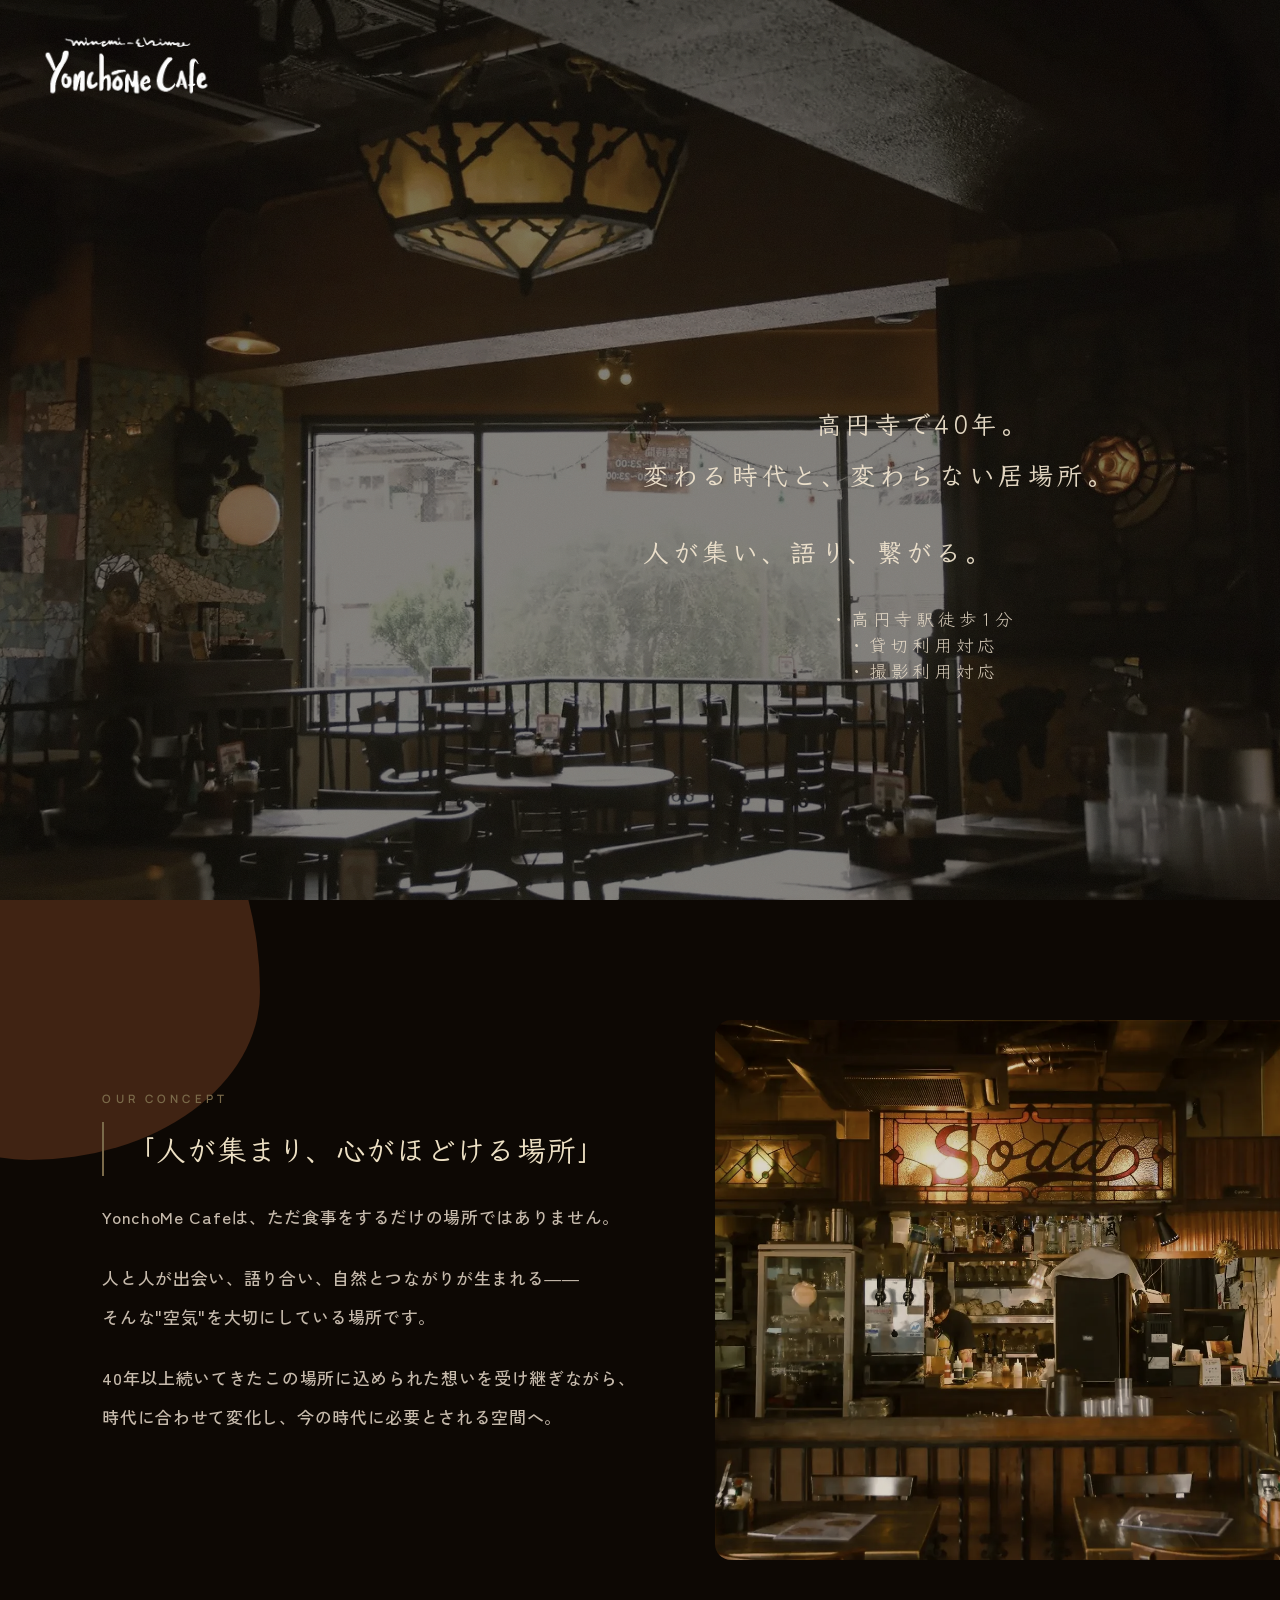
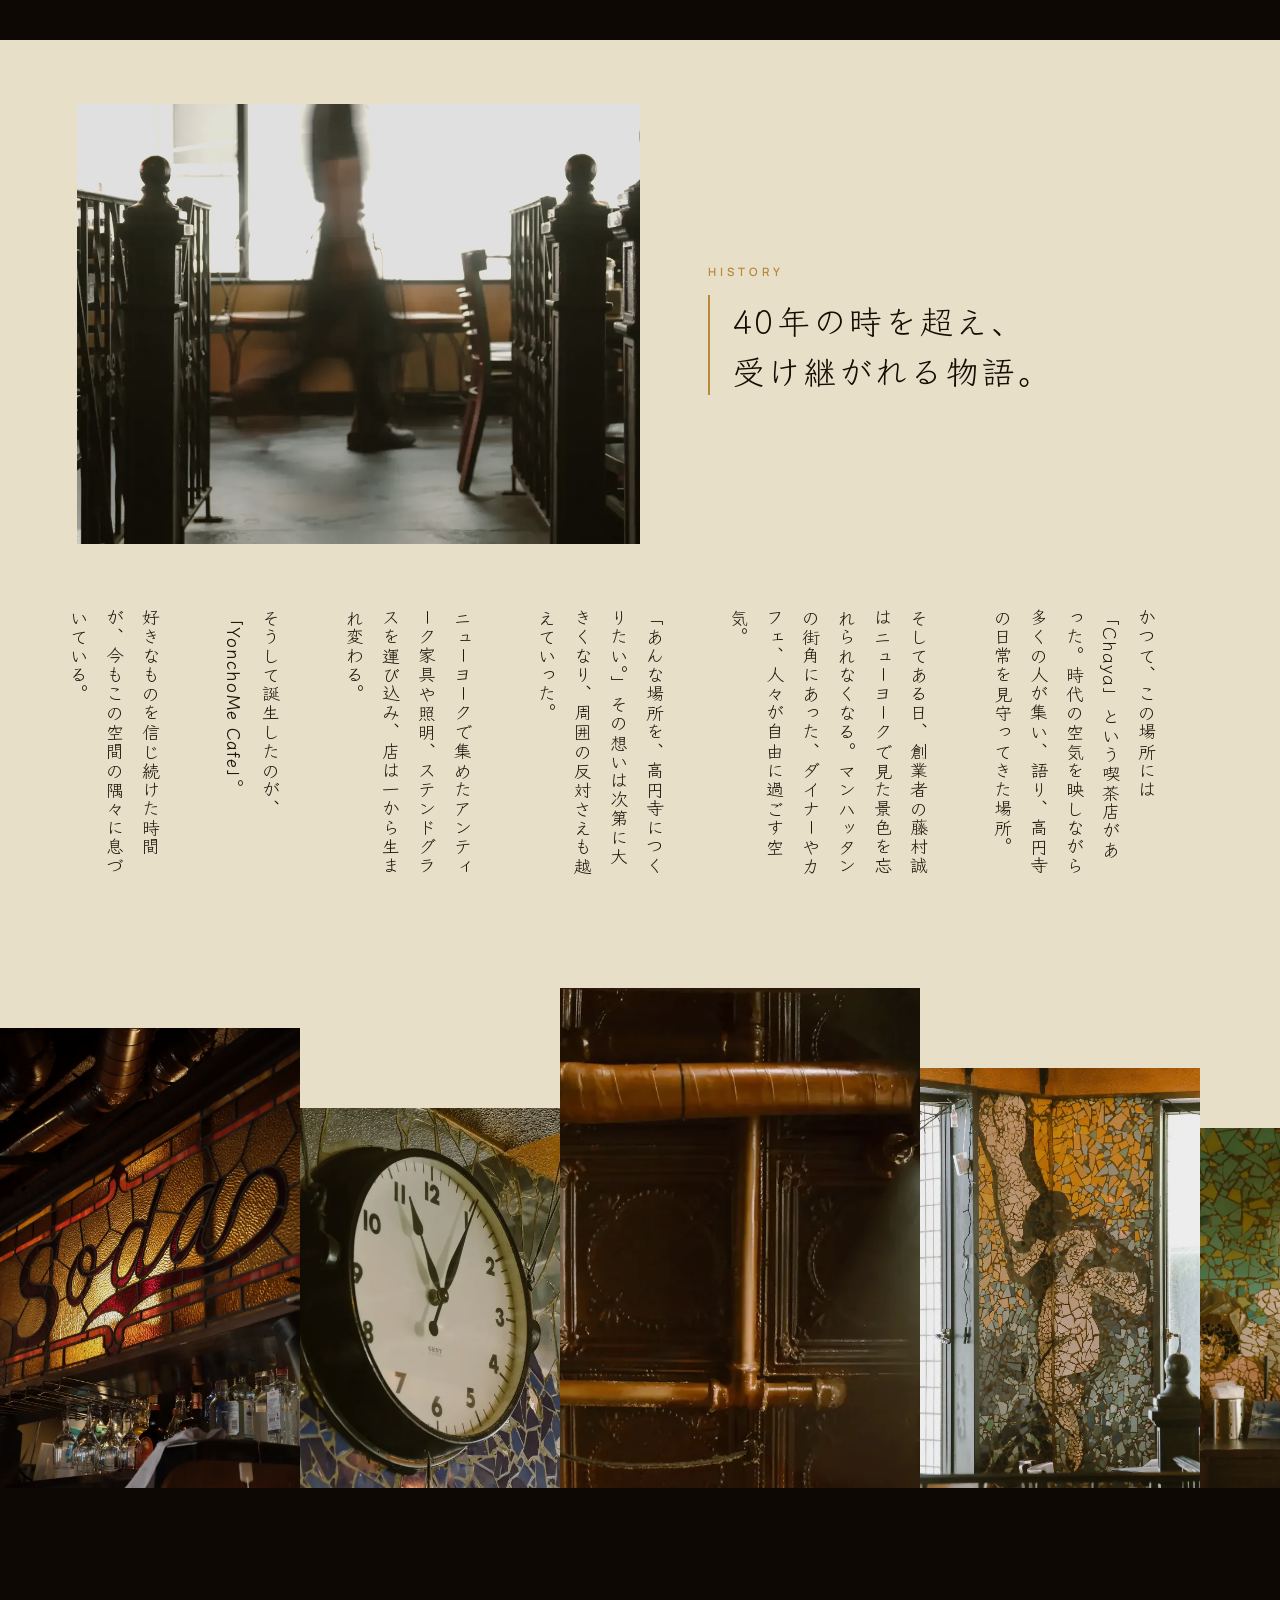
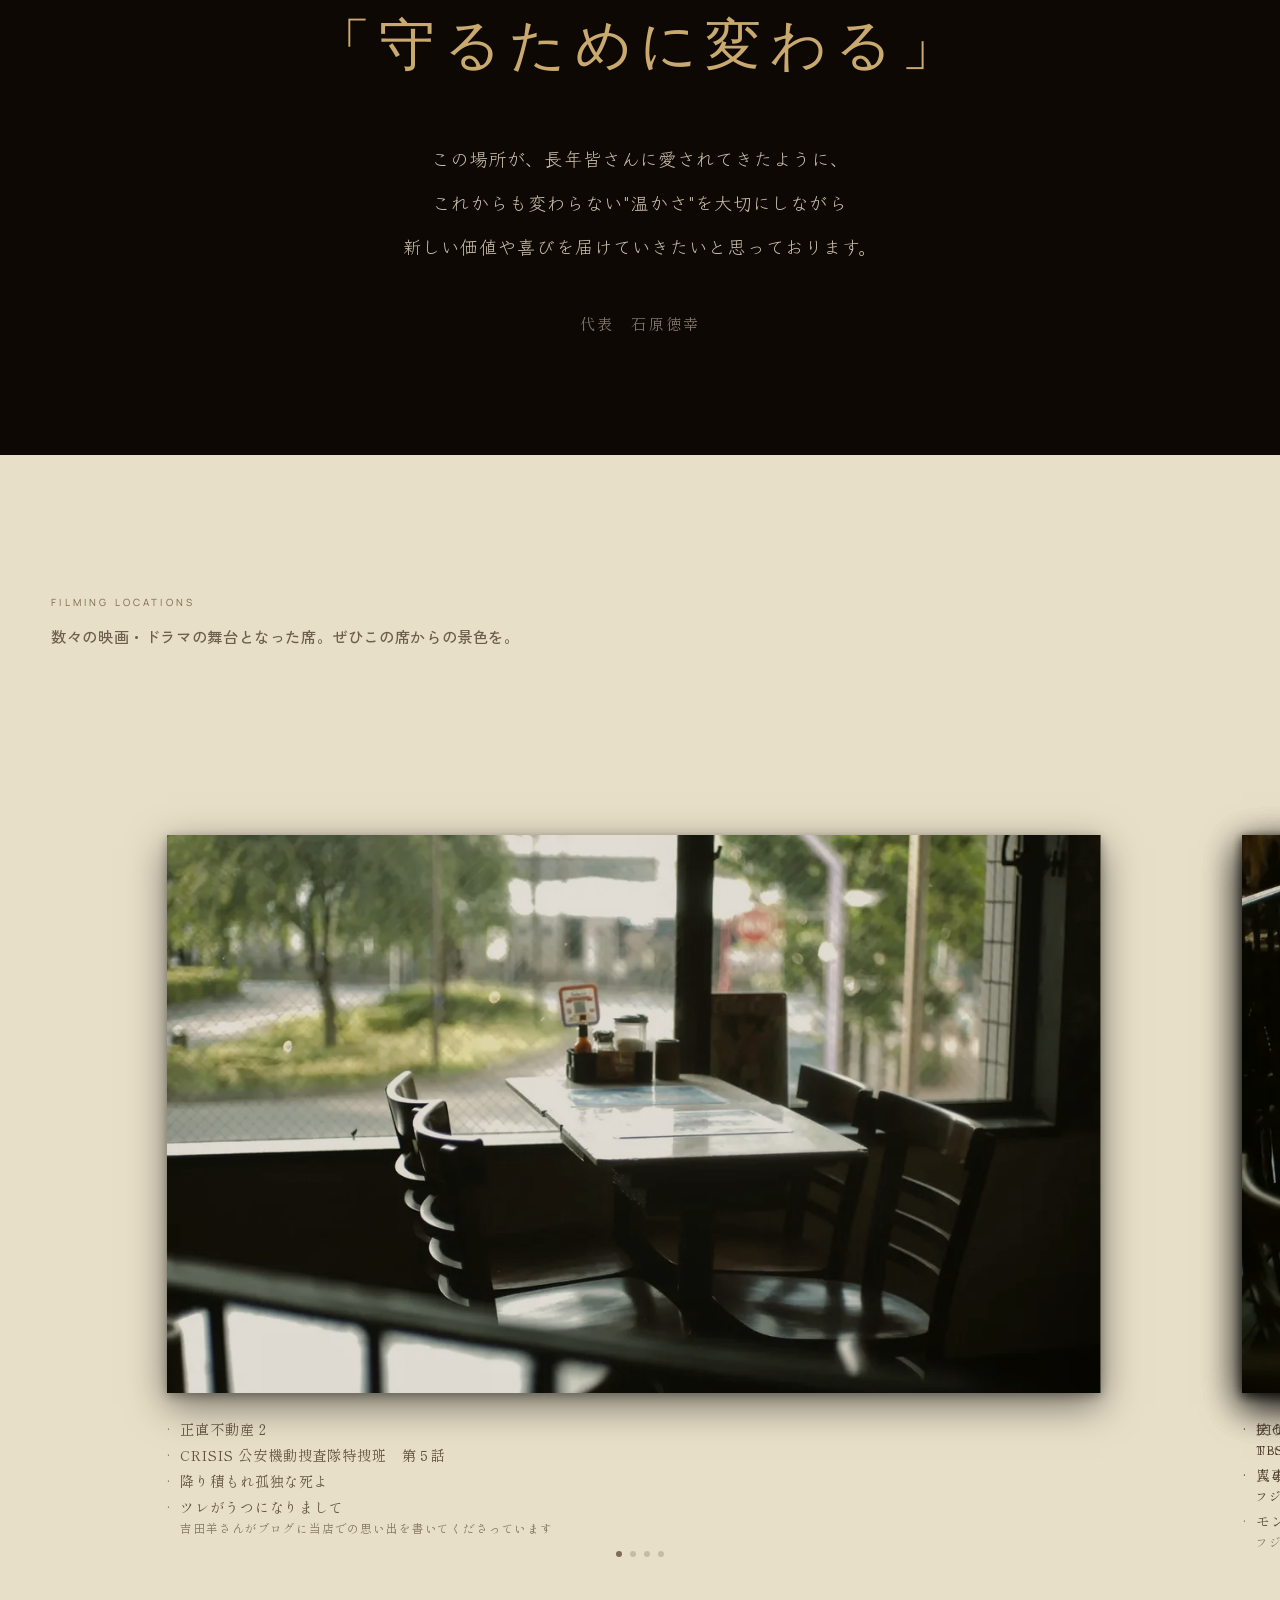
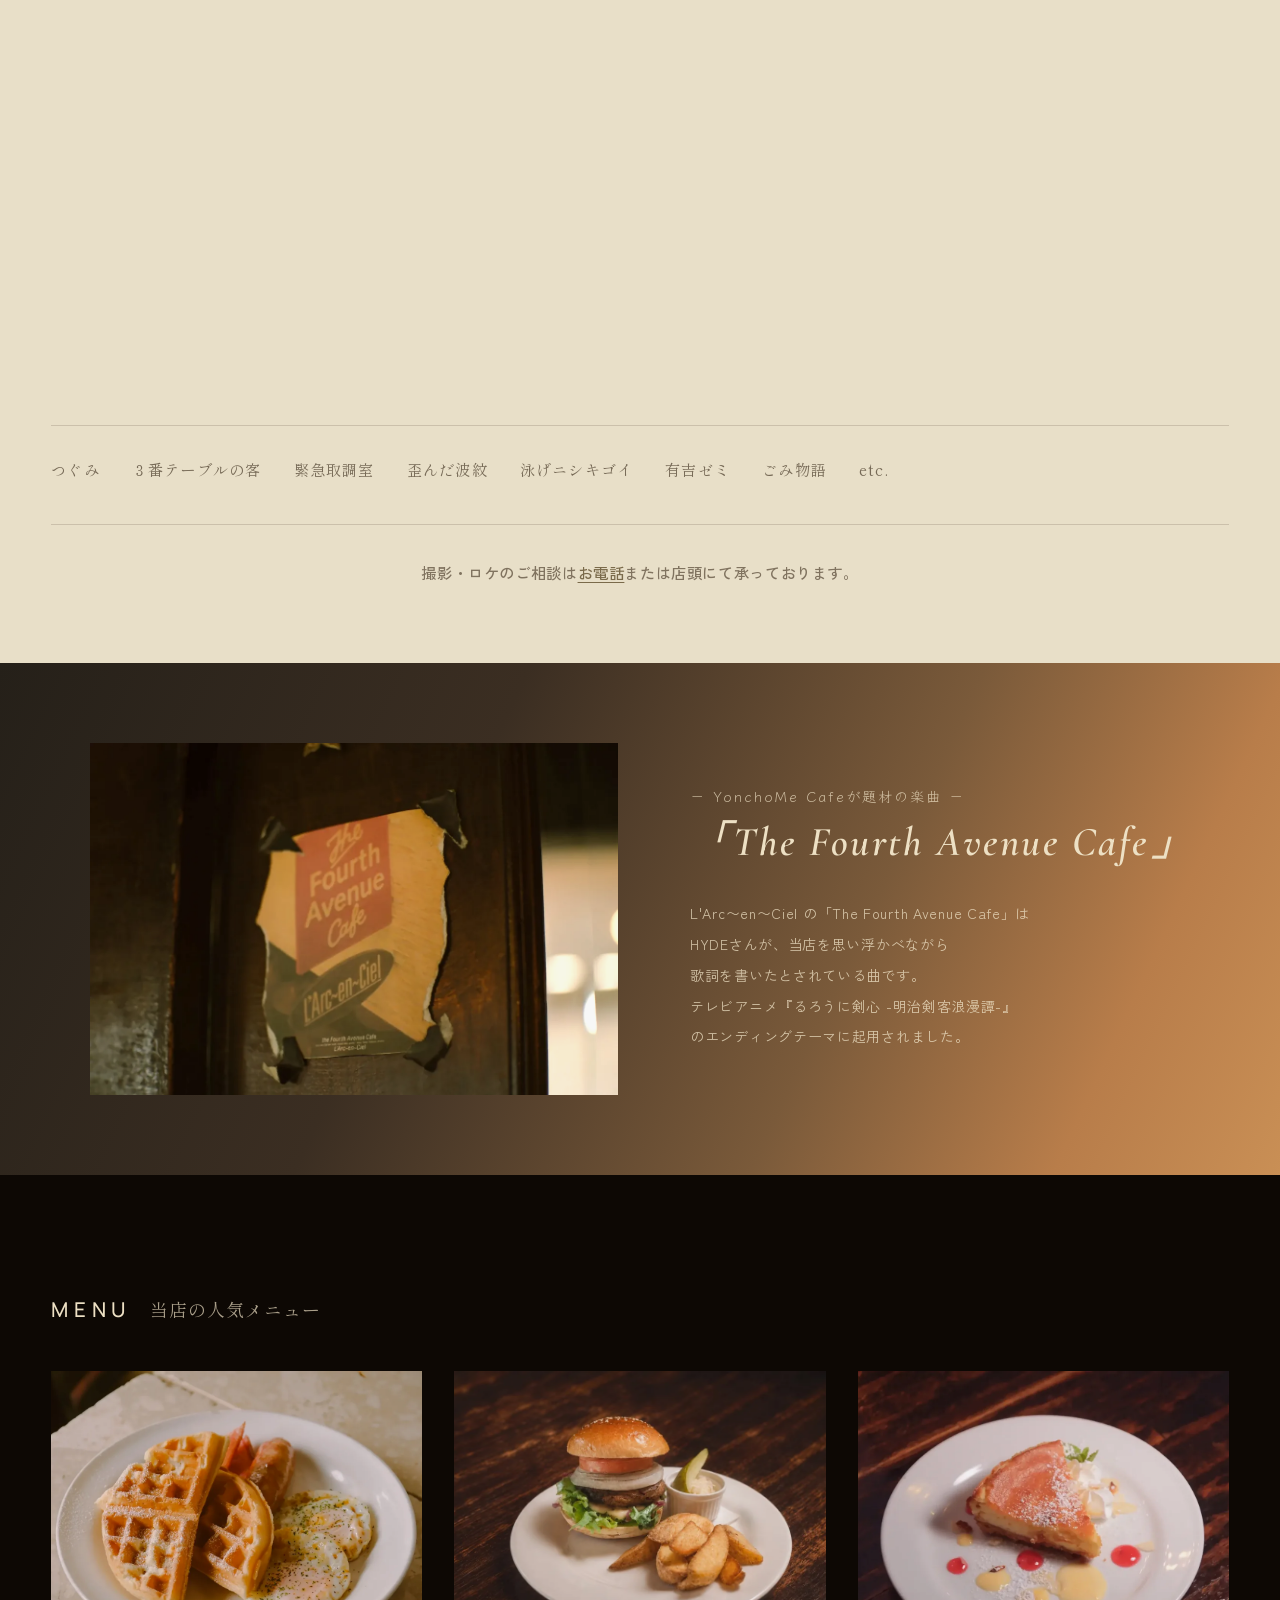
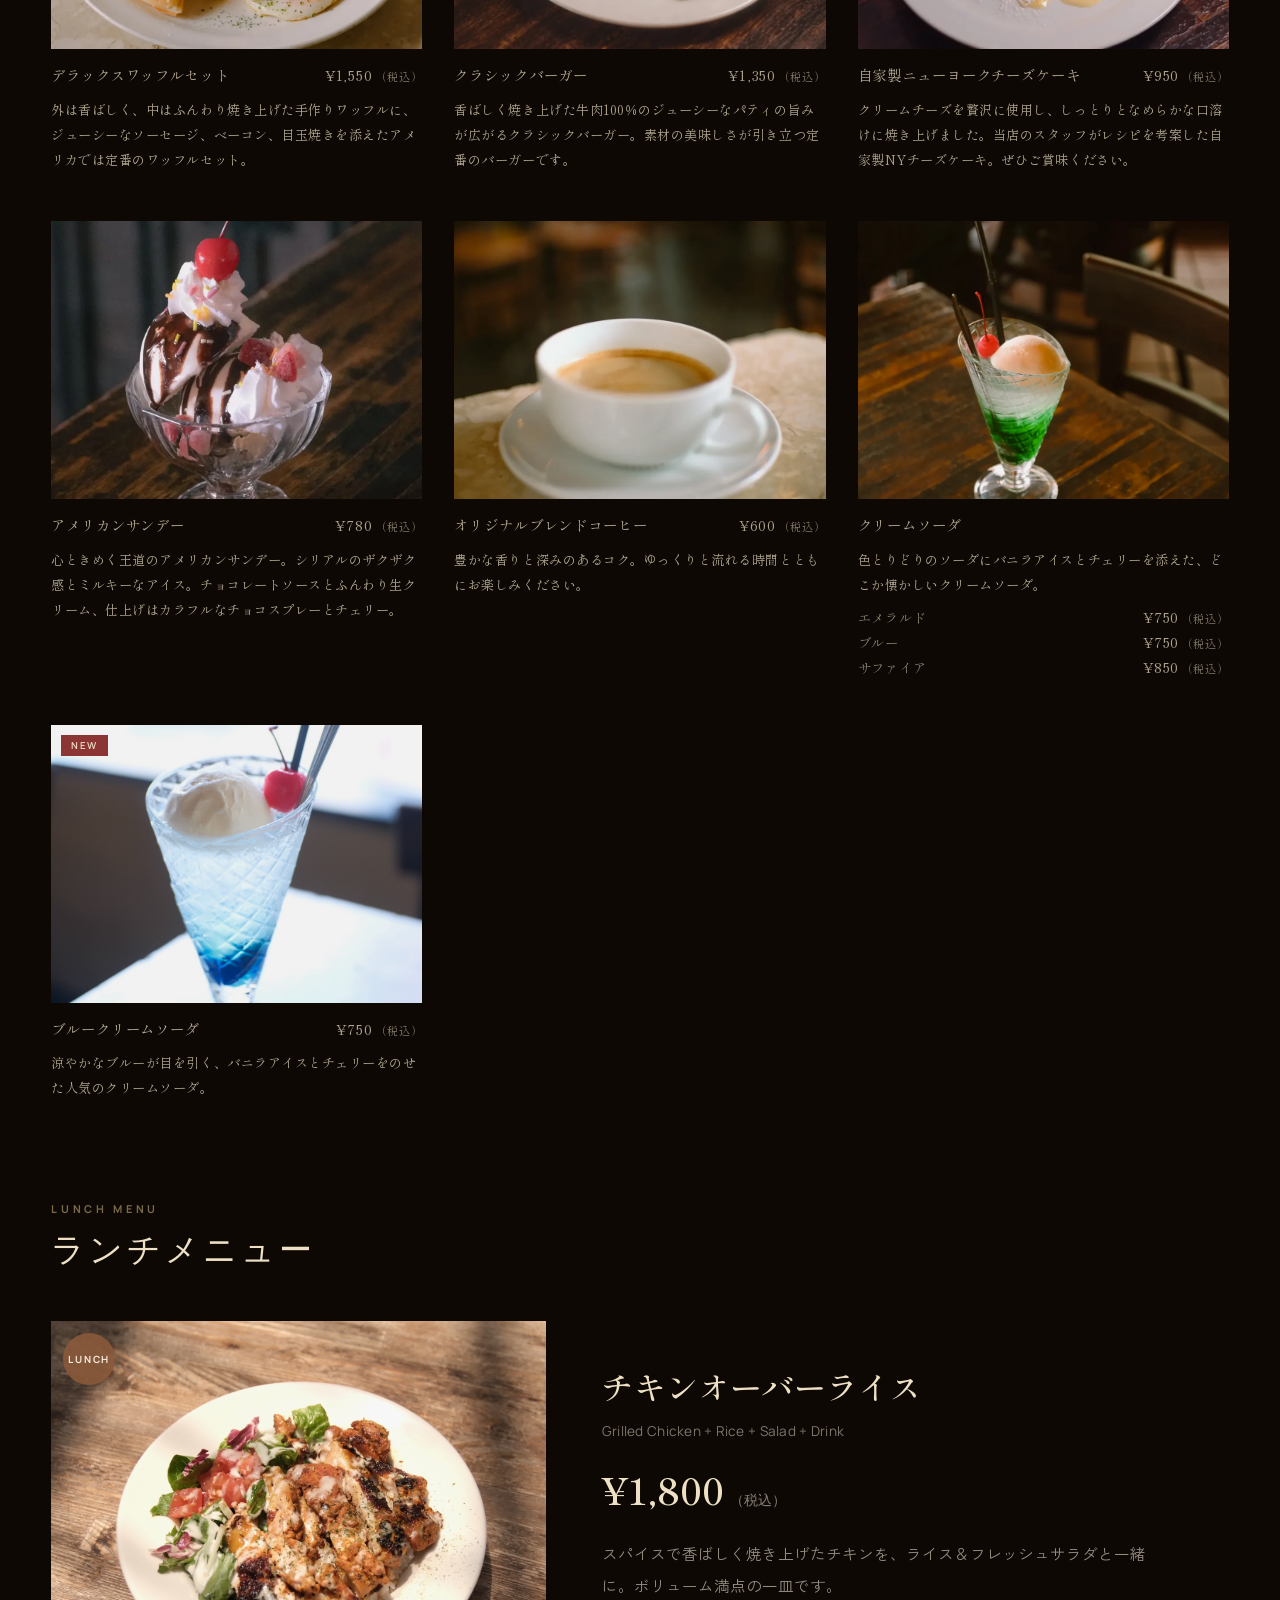
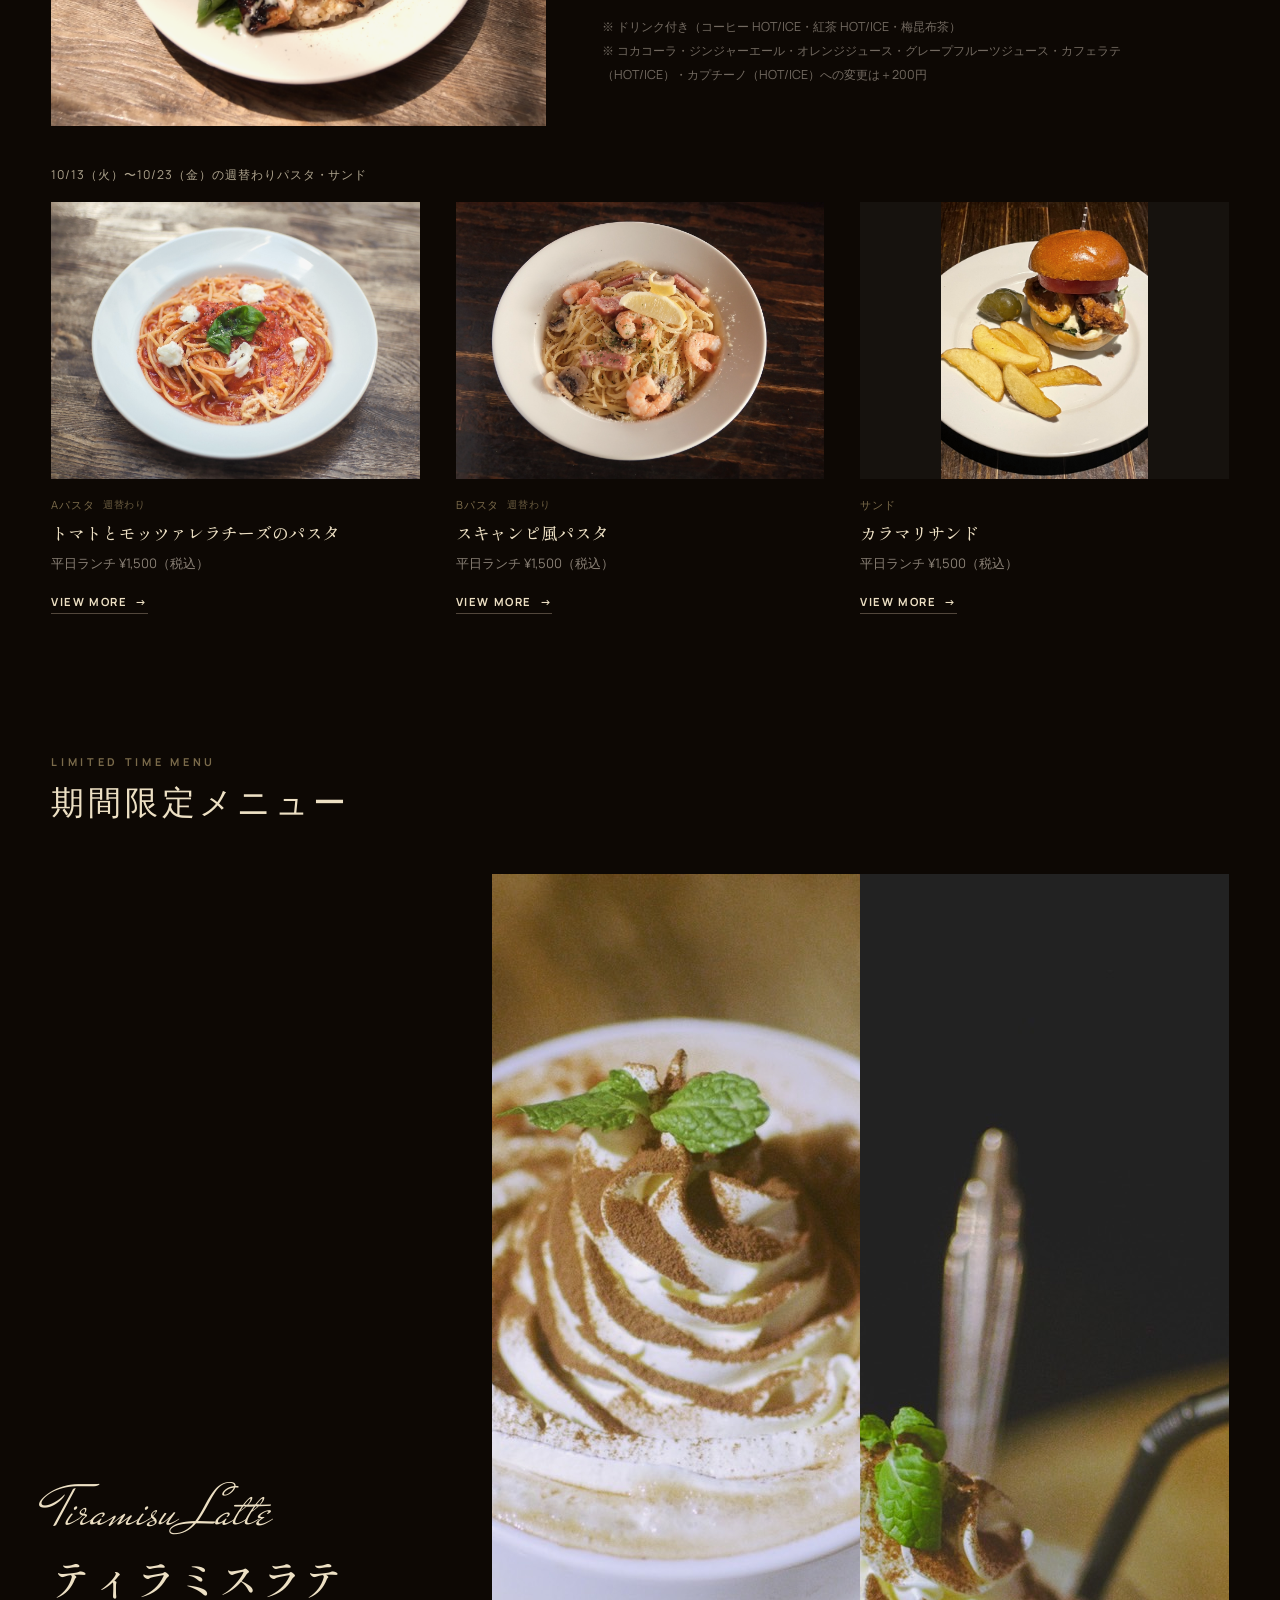
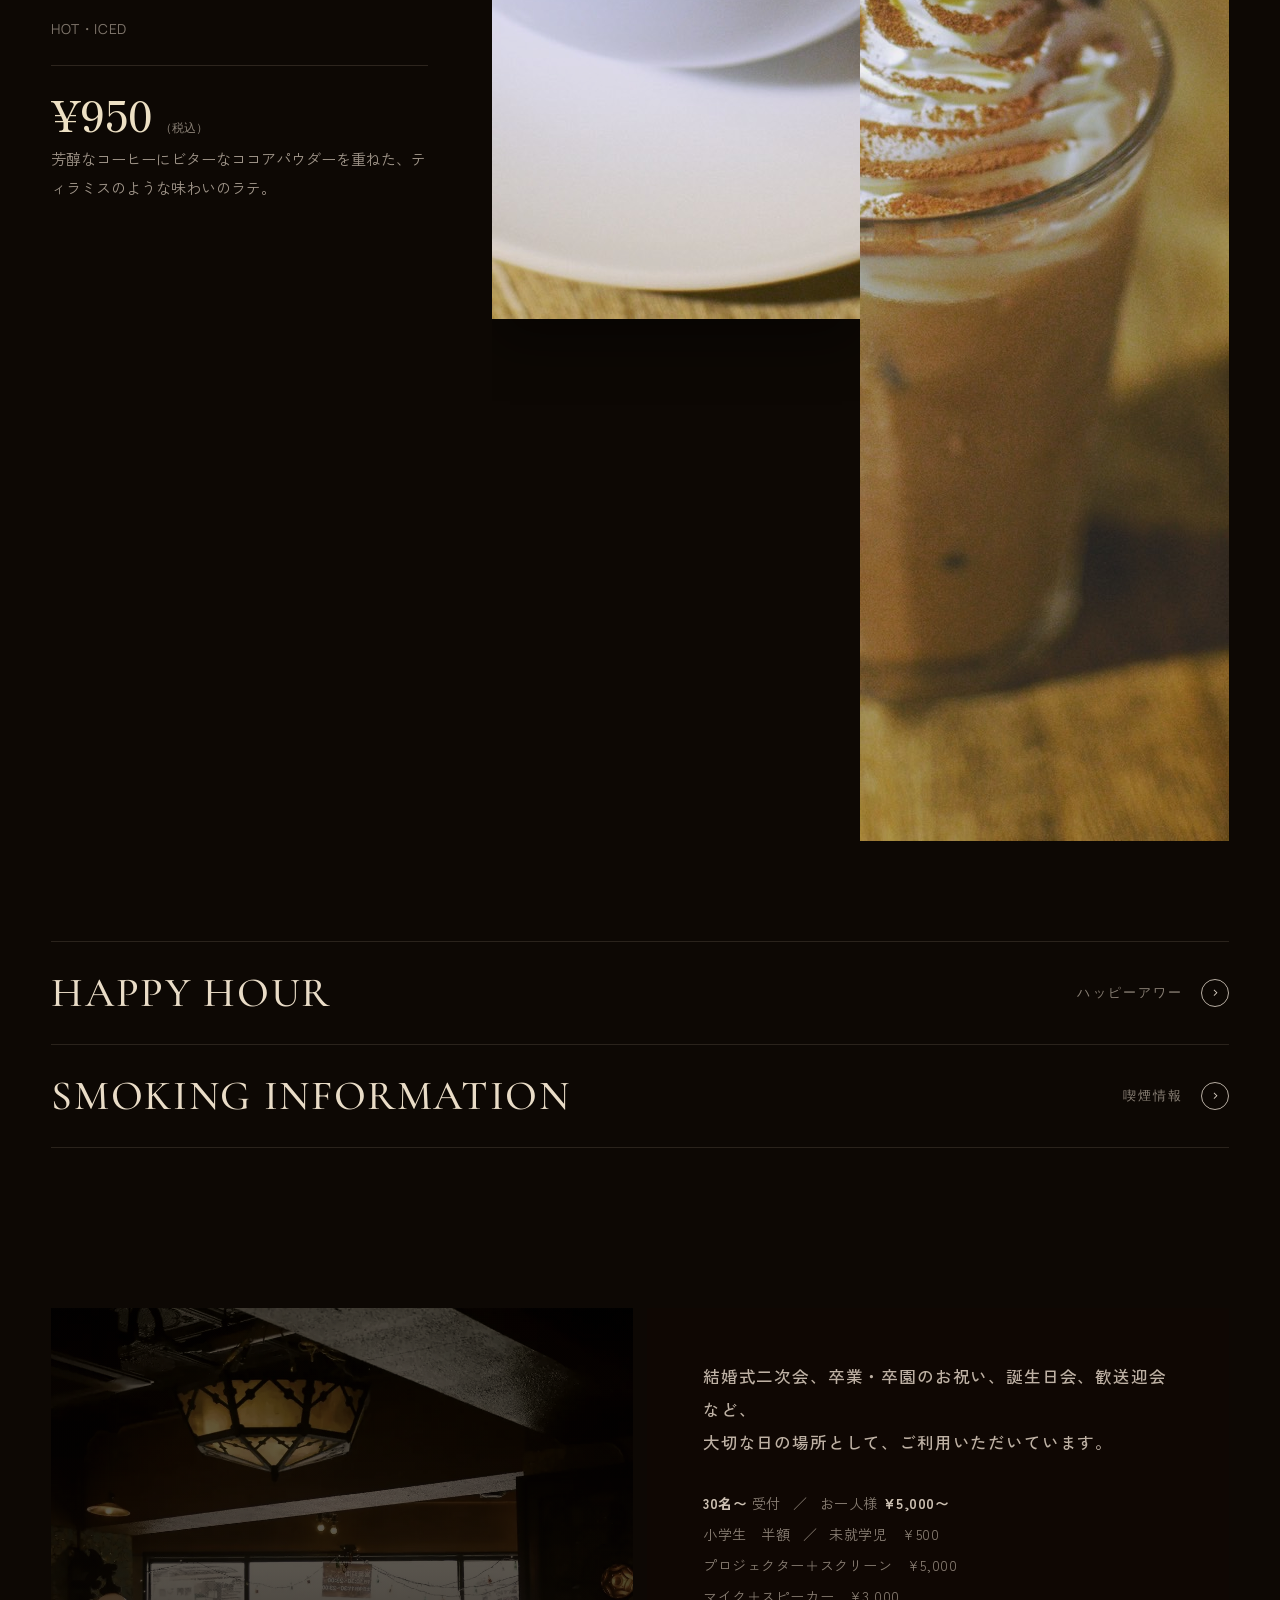
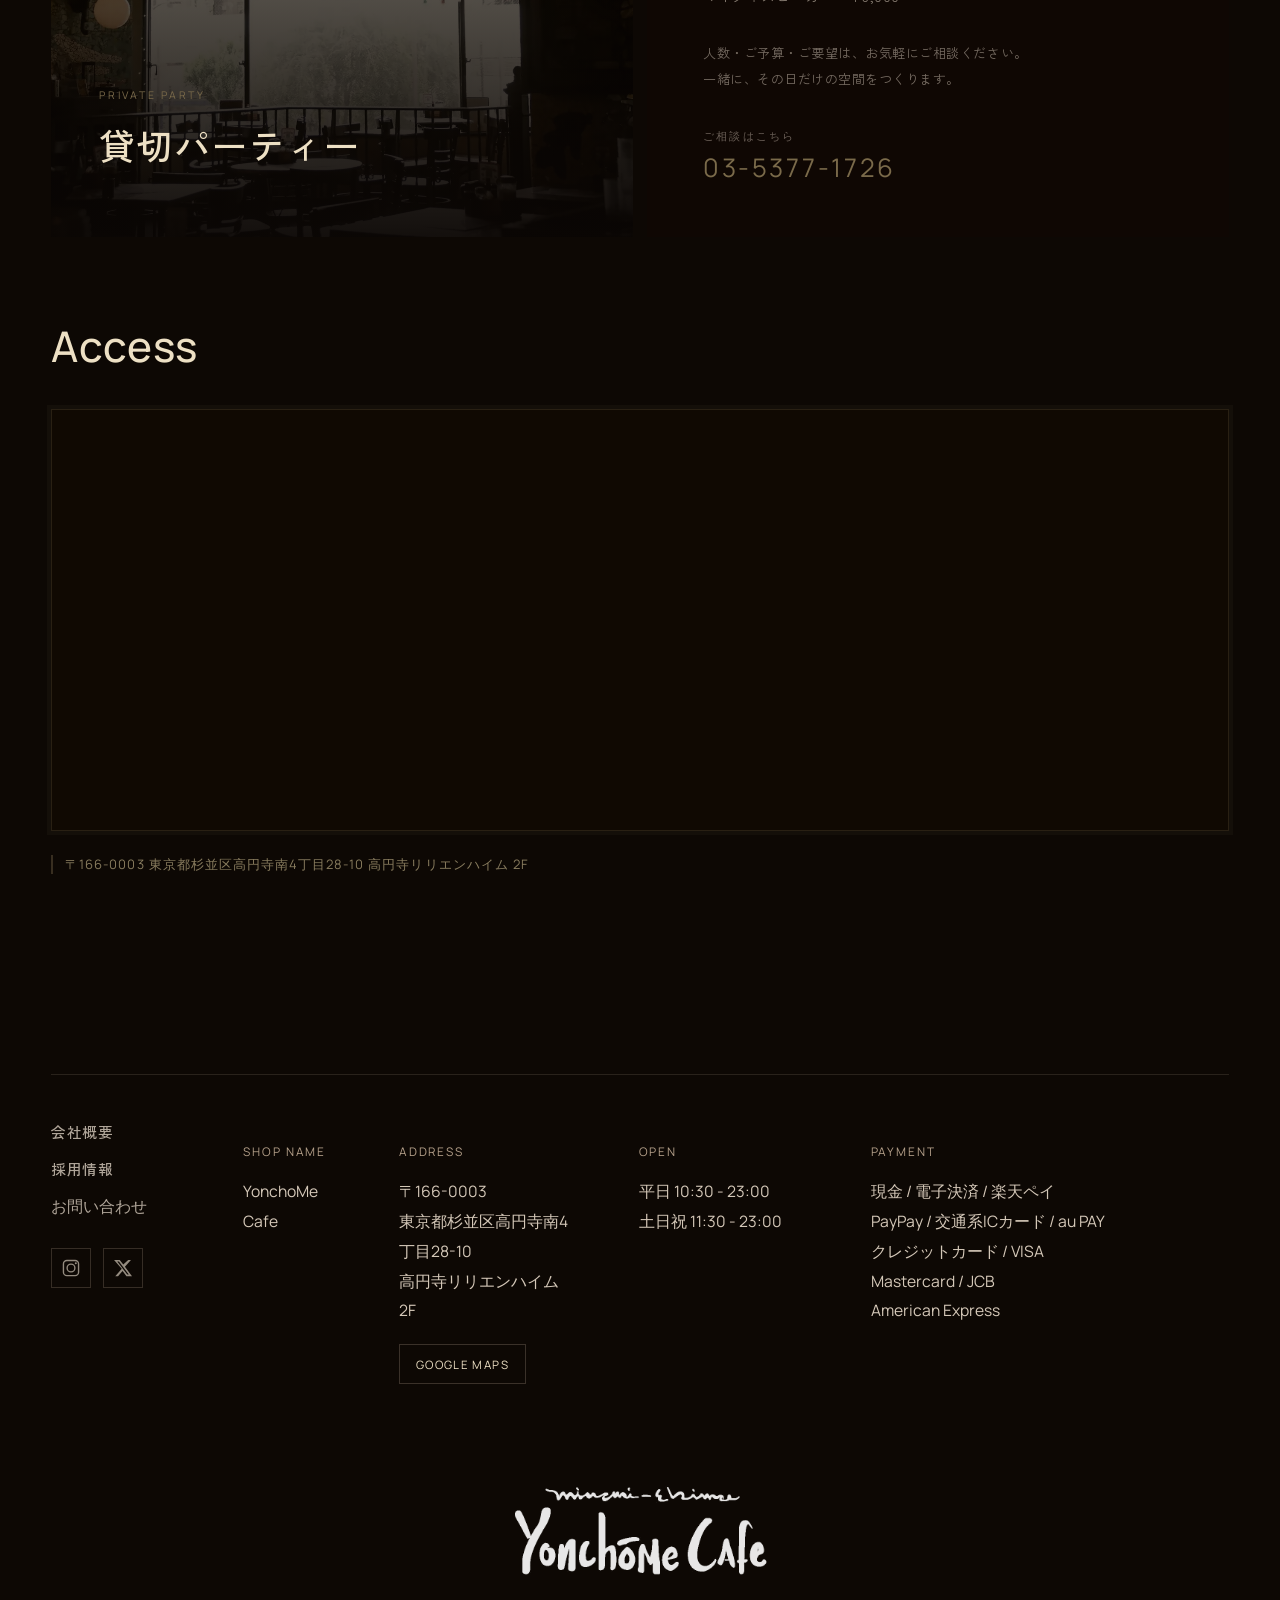
==== commit 9304d9f3: "yonchome-party.htmlの配色をブロンズに統一し、index.htmlの画像にwidth/height属性を追加 - yonchome-party.html: 残っていたゴールド(#c4" ====
--- a/index.html
+++ b/index.html
@@ -3312,13 +3312,13 @@
     <div class="page-loader" aria-hidden="true">
       <div class="loader-inner">
         <p class="loader-concept"><span class="loader-line"><span>人</span><span>が</span><span>集</span><span>ま</span><span>り</span><span>、</span></span><span class="loader-line"><span>心</span><span>が</span><span>ほ</span><span>ど</span><span>け</span><span>る</span><span>場</span><span>所</span><span>。</span></span></p>
-        <img class="loader-logo" src="./loader-logo.png" alt="" />
+        <img width="752" height="310" class="loader-logo" src="./loader-logo.png" alt="" />
       </div>
     </div>
 
     <header class="site-header">
       <a class="site-logo" href="#top" aria-label="YonchoMe Cafe">
-        <img src="./loader-logo.png" alt="" />
+        <img width="752" height="310" src="./loader-logo.png" alt="" />
       </a>
       <div class="header-right">
         <div class="header-divider"></div>
@@ -3404,11 +3404,11 @@
       <!-- HERO -->
       <section class="hero-section">
         <div class="hero-overlay-logo">
-          <img src="./loader-logo.png" alt="YonchoMe Cafe" />
+          <img width="752" height="310" src="./loader-logo.png" alt="YonchoMe Cafe" />
         </div>
         <div class="hero-media photo-panel photo-panel-hero">
-          <img class="hero-image hero-image-to" src="./店内画像.webp" alt="高円寺四丁目カフェ YonchoMe Cafe（よんちょうめカフェ）の店内" fetchpriority="high" />
-          <img class="hero-image hero-image-from" src="./入り口画像.webp" alt="高円寺四丁目カフェ YonchoMe Cafe（よんちょうめカフェ）の入り口" loading="lazy" decoding="async" />
+          <img width="1567" height="1045" class="hero-image hero-image-to" src="./店内画像.webp" alt="高円寺四丁目カフェ YonchoMe Cafe（よんちょうめカフェ）の店内" fetchpriority="high" />
+          <img width="1567" height="1045" class="hero-image hero-image-from" src="./入り口画像.webp" alt="高円寺四丁目カフェ YonchoMe Cafe（よんちょうめカフェ）の入り口" loading="lazy" decoding="async" />
         </div>
 
         <div class="hero-letter">
@@ -3434,7 +3434,7 @@
             </div>
           </div>
           <div class="message-side-photo">
-            <img src="./LINE_ALBUM_Yonchome Cafe website_260618_2.webp" alt="YonchoMe Cafeの店内" loading="lazy" decoding="async" />
+            <img width="1567" height="1045" src="./LINE_ALBUM_Yonchome Cafe website_260618_2.webp" alt="YonchoMe Cafeの店内" loading="lazy" decoding="async" />
           </div>
         </div>
       </section>
@@ -3446,7 +3446,7 @@
           <!-- 上段：写真＋タイトル -->
           <div class="hv-upper">
             <div class="hv-photo">
-              <img src="./歩く.webp" alt="YonchoMe Cafe 店内" loading="lazy" decoding="async" />
+              <img width="1100" height="734" src="./歩く.webp" alt="YonchoMe Cafe 店内" loading="lazy" decoding="async" />
             </div>
             <div class="hv-title-area">
               <div class="hv-head-col">
@@ -3475,42 +3475,42 @@
 
             <!-- Set 1 -->
             <div class="hg-item" style="width:300px;height:460px;margin-top:60px;">
-              <img src="./SODA.webp" alt="Sodaのステンドグラス" loading="lazy" decoding="async" />
+              <img width="1045" height="1567" src="./SODA.webp" alt="Sodaのステンドグラス" loading="lazy" decoding="async" />
               <div class="hg-caption">
                 <span class="hg-caption-title" data-i18n="hgCaption1">「Soda」のステンドグラス。<br>創業当時から変わらず<br>店の顔として輝いている。</span>
                 <span class="hg-caption-sub">Stained Glass — Soda</span>
               </div>
             </div>
             <div class="hg-item" style="width:260px;height:380px;margin-top:120px;">
-              <img src="./時計.webp" alt="アンティーク時計" loading="lazy" decoding="async" />
+              <img width="1100" height="734" src="./時計.webp" alt="アンティーク時計" loading="lazy" decoding="async" />
               <div class="hg-caption">
                 <span class="hg-caption-title" data-i18n="hgCaption2">実際にロンドンの駅で<br>使用されていた時計を輸入。</span>
                 <span class="hg-caption-sub">Antique Clock — London</span>
               </div>
             </div>
             <div class="hg-item" style="width:360px;height:500px;margin-top:20px;">
-              <img src="./天井.webp" alt="ニューヨーク製の天井装飾" loading="lazy" decoding="async" />
+              <img width="1100" height="734" src="./天井.webp" alt="ニューヨーク製の天井装飾" loading="lazy" decoding="async" />
               <div class="hg-caption">
                 <span class="hg-caption-title" data-i18n="hgCaption3">アメリカから輸入した<br>チョコレートのような天井。<br>職人さんが手作業で貼り付けた。</span>
                 <span class="hg-caption-sub">Ceiling — New York</span>
               </div>
             </div>
             <div class="hg-item" style="width:280px;height:420px;margin-top:80px;">
-              <img src="./ステンド.webp" alt="モザイクステンドグラス" loading="lazy" decoding="async" />
+              <img width="1045" height="1567" src="./ステンド.webp" alt="モザイクステンドグラス" loading="lazy" decoding="async" />
               <div class="hg-caption">
                 <span class="hg-caption-title" data-i18n="hgCaption4">当時のスタッフによる<br>手作りのモザイクアート。</span>
                 <span class="hg-caption-sub">Mosaic Stained Glass</span>
               </div>
             </div>
             <div class="hg-item" style="width:240px;height:360px;margin-top:140px;">
-              <img src="./LINE_ALBUM_Yonchome Cafe website_260618_4.webp" alt="モザイクアート" loading="lazy" decoding="async" />
+              <img width="1567" height="1045" src="./LINE_ALBUM_Yonchome Cafe website_260618_4.webp" alt="モザイクアート" loading="lazy" decoding="async" />
               <div class="hg-caption">
                 <span class="hg-caption-title" data-i18n="hgCaption5">店内のモザイクアート。</span>
                 <span class="hg-caption-sub">Mosaic Art</span>
               </div>
             </div>
             <div class="hg-item" style="width:320px;height:480px;margin-top:40px;">
-              <img src="./LINE_ALBUM_Yonchome Cafe website_260618_10.webp" alt="アンティークランプ" loading="lazy" decoding="async" />
+              <img width="1567" height="1045" src="./LINE_ALBUM_Yonchome Cafe website_260618_10.webp" alt="アンティークランプ" loading="lazy" decoding="async" />
               <div class="hg-caption">
                 <span class="hg-caption-title" data-i18n="hgCaption6">NYのアンティークショップで<br>出会った100年以上前の照明。</span>
                 <span class="hg-caption-sub">Antique Lamp — New York</span>
@@ -3519,42 +3519,42 @@
 
             <!-- Set 2 (seamless loop duplicate) -->
             <div class="hg-item" style="width:300px;height:460px;margin-top:60px;">
-              <img src="./SODA.webp" alt="Sodaのステンドグラス" loading="lazy" decoding="async" />
+              <img width="1045" height="1567" src="./SODA.webp" alt="Sodaのステンドグラス" loading="lazy" decoding="async" />
               <div class="hg-caption">
                 <span class="hg-caption-title" data-i18n="hgCaption1">「Soda」のステンドグラス。<br>創業当時から変わらず<br>店の顔として輝いている。</span>
                 <span class="hg-caption-sub">Stained Glass — Soda</span>
               </div>
             </div>
             <div class="hg-item" style="width:260px;height:380px;margin-top:120px;">
-              <img src="./時計.webp" alt="アンティーク時計" loading="lazy" decoding="async" />
+              <img width="1100" height="734" src="./時計.webp" alt="アンティーク時計" loading="lazy" decoding="async" />
               <div class="hg-caption">
                 <span class="hg-caption-title" data-i18n="hgCaption2">実際にロンドンの駅で<br>使用されていた時計を輸入。</span>
                 <span class="hg-caption-sub">Antique Clock — London</span>
               </div>
             </div>
             <div class="hg-item" style="width:360px;height:500px;margin-top:20px;">
-              <img src="./天井.webp" alt="ニューヨーク製の天井装飾" loading="lazy" decoding="async" />
+              <img width="1100" height="734" src="./天井.webp" alt="ニューヨーク製の天井装飾" loading="lazy" decoding="async" />
               <div class="hg-caption">
                 <span class="hg-caption-title" data-i18n="hgCaption3">アメリカから輸入した<br>チョコレートのような天井。<br>職人さんが手作業で貼り付けた。</span>
                 <span class="hg-caption-sub">Ceiling — New York</span>
               </div>
             </div>
             <div class="hg-item" style="width:280px;height:420px;margin-top:80px;">
-              <img src="./ステンド.webp" alt="モザイクステンドグラス" loading="lazy" decoding="async" />
+              <img width="1045" height="1567" src="./ステンド.webp" alt="モザイクステンドグラス" loading="lazy" decoding="async" />
               <div class="hg-caption">
                 <span class="hg-caption-title" data-i18n="hgCaption4">当時のスタッフによる<br>手作りのモザイクアート。</span>
                 <span class="hg-caption-sub">Mosaic Stained Glass</span>
               </div>
             </div>
             <div class="hg-item" style="width:240px;height:360px;margin-top:140px;">
-              <img src="./LINE_ALBUM_Yonchome Cafe website_260618_4.webp" alt="モザイクアート" loading="lazy" decoding="async" />
+              <img width="1567" height="1045" src="./LINE_ALBUM_Yonchome Cafe website_260618_4.webp" alt="モザイクアート" loading="lazy" decoding="async" />
               <div class="hg-caption">
                 <span class="hg-caption-title" data-i18n="hgCaption5">店内のモザイクアート。</span>
                 <span class="hg-caption-sub">Mosaic Art</span>
               </div>
             </div>
             <div class="hg-item" style="width:320px;height:480px;margin-top:40px;">
-              <img src="./LINE_ALBUM_Yonchome Cafe website_260618_10.webp" alt="アンティークランプ" loading="lazy" decoding="async" />
+              <img width="1567" height="1045" src="./LINE_ALBUM_Yonchome Cafe website_260618_10.webp" alt="アンティークランプ" loading="lazy" decoding="async" />
               <div class="hg-caption">
                 <span class="hg-caption-title" data-i18n="hgCaption6">NYのアンティークショップで<br>出会った100年以上前の照明。</span>
                 <span class="hg-caption-sub">Antique Lamp — New York</span>
@@ -3588,7 +3588,7 @@
         <div class="location-grid">
 
           <article class="location-card">
-            <div class="location-card-photo"><img src="./new5卓.webp" alt="撮影スポット" loading="lazy" decoding="async" /></div>
+            <div class="location-card-photo"><img width="1100" height="734" src="./new5卓.webp" alt="撮影スポット" loading="lazy" decoding="async" /></div>
             <ul class="location-card-works">
               <li>正直不動産２</li>
               <li>CRISIS 公安機動捜査隊特捜班　第５話</li>
@@ -3598,14 +3598,14 @@
           </article>
 
           <article class="location-card">
-            <div class="location-card-photo"><img src="./NEW6卓.webp" alt="撮影スポット" loading="lazy" decoding="async" /></div>
+            <div class="location-card-photo"><img width="1100" height="734" src="./NEW6卓.webp" alt="撮影スポット" loading="lazy" decoding="async" /></div>
             <ul class="location-card-works">
               <li>テセウスの船<br><span style="font-size:0.82em;opacity:0.75;">TBS日曜劇場　第４話</span></li>
             </ul>
           </article>
 
           <article class="location-card">
-            <div class="location-card-photo"><img src="./spot-3.webp" alt="撮影スポット" loading="lazy" decoding="async" /></div>
+            <div class="location-card-photo"><img width="1100" height="734" src="./spot-3.webp" alt="撮影スポット" loading="lazy" decoding="async" /></div>
             <ul class="location-card-works">
               <li>LIGHT HOUSE<br><span style="font-size:0.82em;opacity:0.75;">Netflix</span></li>
               <li>人事の人見<br><span style="font-size:0.82em;opacity:0.75;">フジテレビ</span></li>
@@ -3614,7 +3614,7 @@
           </article>
 
           <article class="location-card">
-            <div class="location-card-photo"><img src="./spot-4.webp" alt="撮影スポット" loading="lazy" decoding="async" /></div>
+            <div class="location-card-photo"><img width="1100" height="734" src="./spot-4.webp" alt="撮影スポット" loading="lazy" decoding="async" /></div>
             <ul class="location-card-works">
               <li>笑うマトリョーシカ<br><span style="font-size:0.82em;opacity:0.75;">TBSテレビ</span></li>
               <li>罠の戦争<br><span style="font-size:0.82em;opacity:0.75;">フジテレビ</span></li>
@@ -3656,7 +3656,7 @@
       <section class="larc-section">
         <div class="larc-inner">
           <div class="larc-photo anim-up">
-            <img src="./larc-photo.webp" alt="The Fourth Avenue Cafe / L'Arc〜en〜Ciel" loading="lazy" decoding="async" />
+            <img width="1100" height="734" src="./larc-photo.webp" alt="The Fourth Avenue Cafe / L'Arc〜en〜Ciel" loading="lazy" decoding="async" />
           </div>
           <div class="larc-text anim-up" style="transition-delay:0.15s;">
             <p class="larc-kicker" data-i18n="larcKicker">－ YonchoMe Cafeが題材の楽曲 －</p>
@@ -3674,7 +3674,7 @@
         </div>
         <div class="popular-menu-grid">
           <div class="popular-menu-item anim-up">
-            <div class="popular-menu-img"><img src="./waffle.webp" alt="デラックスワッフルセット" loading="lazy" decoding="async" /></div>
+            <div class="popular-menu-img"><img width="1100" height="734" src="./waffle.webp" alt="デラックスワッフルセット" loading="lazy" decoding="async" /></div>
             <div class="popular-menu-name-row">
               <p class="popular-menu-name" data-i18n="menuName1">デラックスワッフルセット</p>
               <span class="popular-menu-price">¥1,550</span>
@@ -3682,7 +3682,7 @@
             <p class="popular-menu-desc" data-i18n="menuDesc1">外は香ばしく、中はふんわり焼き上げた手作りワッフルに、ジューシーなソーセージ、ベーコン、目玉焼きを添えたアメリカでは定番のワッフルセット。</p>
           </div>
           <div class="popular-menu-item anim-up">
-            <div class="popular-menu-img"><img src="./burger.webp" alt="クラシックバーガー" loading="lazy" decoding="async" /></div>
+            <div class="popular-menu-img"><img width="900" height="600" src="./burger.webp" alt="クラシックバーガー" loading="lazy" decoding="async" /></div>
             <div class="popular-menu-name-row">
               <p class="popular-menu-name" data-i18n="menuName2">クラシックバーガー</p>
               <span class="popular-menu-price">¥1,350</span>
@@ -3690,7 +3690,7 @@
             <p class="popular-menu-desc" data-i18n="menuDesc2">香ばしく焼き上げた牛肉100％のジューシーなパティの旨みが広がるクラシックバーガー。素材の美味しさが引き立つ定番のバーガーです。</p>
           </div>
           <div class="popular-menu-item anim-up">
-            <div class="popular-menu-img"><img src="./cheesecake.webp" alt="自家製ニューヨークチーズケーキ" loading="lazy" decoding="async" /></div>
+            <div class="popular-menu-img"><img width="1100" height="734" src="./cheesecake.webp" alt="自家製ニューヨークチーズケーキ" loading="lazy" decoding="async" /></div>
             <div class="popular-menu-name-row">
               <p class="popular-menu-name" data-i18n="menuName3">自家製ニューヨークチーズケーキ</p>
               <span class="popular-menu-price">¥950</span>
@@ -3698,7 +3698,7 @@
             <p class="popular-menu-desc" data-i18n="menuDesc3">クリームチーズを贅沢に使用し、しっとりとなめらかな口溶けに焼き上げました。当店のスタッフがレシピを考案した自家製NYチーズケーキ。ぜひご賞味ください。</p>
           </div>
           <div class="popular-menu-item anim-up">
-            <div class="popular-menu-img"><img src="./american-sundae.webp" alt="アメリカンサンデー" loading="lazy" style="object-fit:cover;object-position:center 55%;" decoding="async" /></div>
+            <div class="popular-menu-img"><img width="1000" height="1250" src="./american-sundae.webp" alt="アメリカンサンデー" loading="lazy" style="object-fit:cover;object-position:center 55%;" decoding="async" /></div>
             <div class="popular-menu-name-row">
               <p class="popular-menu-name" data-i18n="menuName5">アメリカンサンデー</p>
               <span class="popular-menu-price">¥780</span>
@@ -3706,7 +3706,7 @@
             <p class="popular-menu-desc" data-i18n="menuDesc5">心ときめく王道のアメリカンサンデー。シリアルのザクザク感とミルキーなアイス。チョコレートソースとふんわり生クリーム、仕上げはカラフルなチョコスプレーとチェリー。</p>
           </div>
           <div class="popular-menu-item anim-up">
-            <div class="popular-menu-img"><img src="./NEWコーヒー.webp" alt="オリジナルブレンドコーヒー" loading="lazy" decoding="async" /></div>
+            <div class="popular-menu-img"><img width="1100" height="734" src="./NEWコーヒー.webp" alt="オリジナルブレンドコーヒー" loading="lazy" decoding="async" /></div>
             <div class="popular-menu-name-row">
               <p class="popular-menu-name" data-i18n="menuName6">オリジナルブレンドコーヒー</p>
               <span class="popular-menu-price">¥600</span>
@@ -3714,7 +3714,7 @@
             <p class="popular-menu-desc" data-i18n="menuDesc6">豊かな香りと深みのあるコク。ゆっくりと流れる時間とともにお楽しみください。</p>
           </div>
           <div class="popular-menu-item anim-up">
-            <div class="popular-menu-img"><img src="./cream-soda.webp" alt="クリームソーダ" loading="lazy" decoding="async" /></div>
+            <div class="popular-menu-img"><img width="1100" height="734" src="./cream-soda.webp" alt="クリームソーダ" loading="lazy" decoding="async" /></div>
             <div class="popular-menu-name-row">
               <p class="popular-menu-name" data-i18n="menuName4">クリームソーダ</p>
             </div>
@@ -3728,7 +3728,7 @@
           <div class="popular-menu-item popular-menu-item--pinned anim-up">
             <div class="popular-menu-img popular-menu-img--bluesoda">
               <span class="popular-menu-new-badge">NEW</span>
-              <img src="./blue-cream-soda.jpg" alt="ブルークリームソーダ" loading="lazy" decoding="async" />
+              <img width="1045" height="1567" src="./blue-cream-soda.jpg" alt="ブルークリームソーダ" loading="lazy" decoding="async" />
             </div>
             <div class="popular-menu-name-row">
               <p class="popular-menu-name" data-i18n="menuName7">ブルークリームソーダ</p>
@@ -3751,7 +3751,7 @@
         <div class="popular-menu-featured-mobile anim-up">
           <div class="popular-menu-img popular-menu-img--bluesoda">
             <span class="popular-menu-new-badge">NEW</span>
-            <img src="./blue-cream-soda.jpg" alt="ブルークリームソーダ" loading="lazy" decoding="async" />
+            <img width="1045" height="1567" src="./blue-cream-soda.jpg" alt="ブルークリームソーダ" loading="lazy" decoding="async" />
           </div>
           <div class="popular-menu-name-row">
             <p class="popular-menu-name" data-i18n="menuName7">ブルークリームソーダ</p>
@@ -3770,7 +3770,7 @@
         <div class="limited-grid" id="limited-grid">
           <article class="limited-card">
             <div class="limited-card-img">
-              <img src="./chicken-over-rice.jpg" alt="チキンオーバーライス" loading="lazy" decoding="async">
+              <img width="1567" height="1045" src="./chicken-over-rice.jpg" alt="チキンオーバーライス" loading="lazy" decoding="async">
               <span class="limited-badge">LUNCH</span>
             </div>
             <div class="limited-card-body">
@@ -3788,7 +3788,7 @@
         <p class="lunch-set-period">10/13（火）〜10/23（金）の週替わりパスタ・サンド</p>
         <div class="lunch-set-grid">
           <article class="lunch-set-card" data-open-lunch="pastaA">
-            <div class="lunch-set-card-img"><img src="./lunch-pasta-a.jpg" alt="トマトとモッツァレラチーズのパスタ" loading="lazy"></div>
+            <div class="lunch-set-card-img"><img width="1567" height="1045" src="./lunch-pasta-a.jpg" alt="トマトとモッツァレラチーズのパスタ" loading="lazy"></div>
             <div class="lunch-set-card-body">
               <p class="lunch-set-card-kicker">Aパスタ<span class="lunch-set-card-badge">週替わり</span></p>
               <p class="lunch-set-card-name">トマトとモッツァレラチーズのパスタ</p>
@@ -3797,7 +3797,7 @@
             </div>
           </article>
           <article class="lunch-set-card" data-open-lunch="pastaB">
-            <div class="lunch-set-card-img"><img src="./lunch-pasta-b.jpg" alt="スキャンピ風パスタ" loading="lazy"></div>
+            <div class="lunch-set-card-img"><img width="1567" height="1045" src="./lunch-pasta-b.jpg" alt="スキャンピ風パスタ" loading="lazy"></div>
             <div class="lunch-set-card-body">
               <p class="lunch-set-card-kicker">Bパスタ<span class="lunch-set-card-badge">週替わり</span></p>
               <p class="lunch-set-card-name">スキャンピ風パスタ</p>
@@ -3806,7 +3806,7 @@
             </div>
           </article>
           <article class="lunch-set-card" data-open-lunch="sand">
-            <div class="lunch-set-card-img is-contain"><img src="./lunch-sand.jpg" alt="カラマリサンド" loading="lazy"></div>
+            <div class="lunch-set-card-img is-contain"><img width="1108" height="1477" src="./lunch-sand.jpg" alt="カラマリサンド" loading="lazy"></div>
             <div class="lunch-set-card-body">
               <p class="lunch-set-card-kicker">サンド</p>
               <p class="lunch-set-card-name">カラマリサンド</p>
@@ -3825,8 +3825,8 @@
         </div>
         <article class="seasonal-card anim-up">
           <div class="seasonal-photos">
-            <div class="seasonal-photo"><img src="./tiramisu-latte-hot.jpg" alt="ティラミスラテ（HOT）" loading="lazy" decoding="async" /></div>
-            <div class="seasonal-photo"><img src="./tiramisu-latte-iced.jpg" alt="ティラミスラテ（ICED）" loading="lazy" decoding="async" /></div>
+            <div class="seasonal-photo"><img width="1567" height="1045" src="./tiramisu-latte-hot.jpg" alt="ティラミスラテ（HOT）" loading="lazy" decoding="async" /></div>
+            <div class="seasonal-photo"><img width="1045" height="1567" src="./tiramisu-latte-iced.jpg" alt="ティラミスラテ（ICED）" loading="lazy" decoding="async" /></div>
           </div>
           <div class="seasonal-card-body">
             <p class="seasonal-card-title-en">Tiramisu Latte</p>
@@ -3875,7 +3875,7 @@
         <div class="banner-grid">
           <div class="banner-item">
             <div class="banner-bg">
-              <img src="./店内画像.webp" alt="" loading="lazy" decoding="async" />
+              <img width="1567" height="1045" src="./店内画像.webp" alt="" loading="lazy" decoding="async" />
             </div>
             <div class="banner-body">
               <span class="banner-kicker">Private Party</span>
@@ -3988,7 +3988,7 @@
     </main>
 
     <footer class="site-footer section-shell">
-      <img class="footer-logo" src="./loader-logo.png" alt="YonchoMe Cafe" />
+      <img width="752" height="310" class="footer-logo" src="./loader-logo.png" alt="YonchoMe Cafe" />
       <p>© YonchoMe Cafe — Est. 1986</p>
       <p class="seo-tags" aria-hidden="true">
         高円寺四丁目カフェ（よんちょうめカフェ）YonchoMe Cafeは高円寺駅徒歩1分の老舗カフェ＆ダイニングバー。ランチ・ディナー・喫茶・テイクアウト対応。高円寺のワッフル・ハンバーガー・自家製ニューヨークチーズケーキ・クリームソーダ・オリジナルブレンドコーヒーが人気。喫煙可・貸切パーティー（30名〜）対応。映画・ドラマ・CMロケ地としても知られる高円寺の名所。高円寺 カフェ / 高円寺 喫茶 / 高円寺 ランチ / 高円寺 ディナー / 高円寺 貸切 / 高円寺 デート / 高円寺 女子会 / 高円寺 喫煙可。
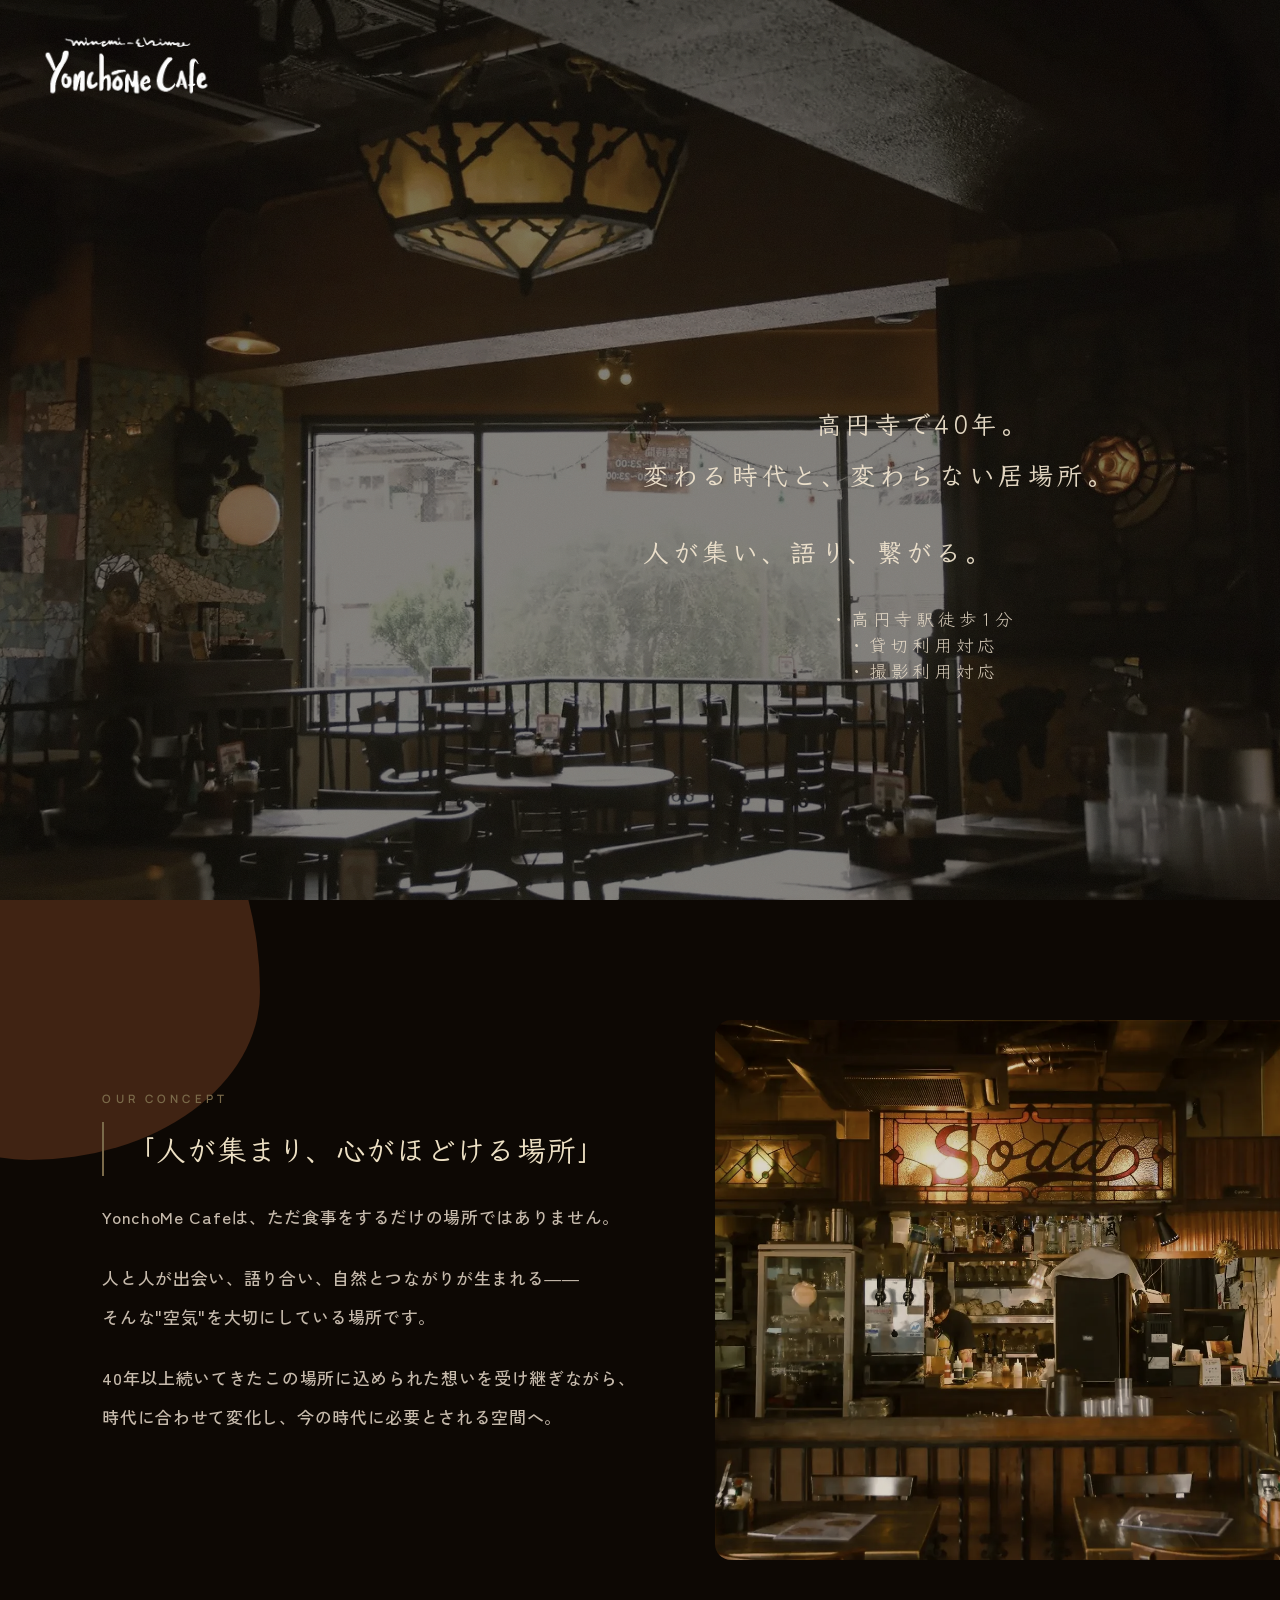
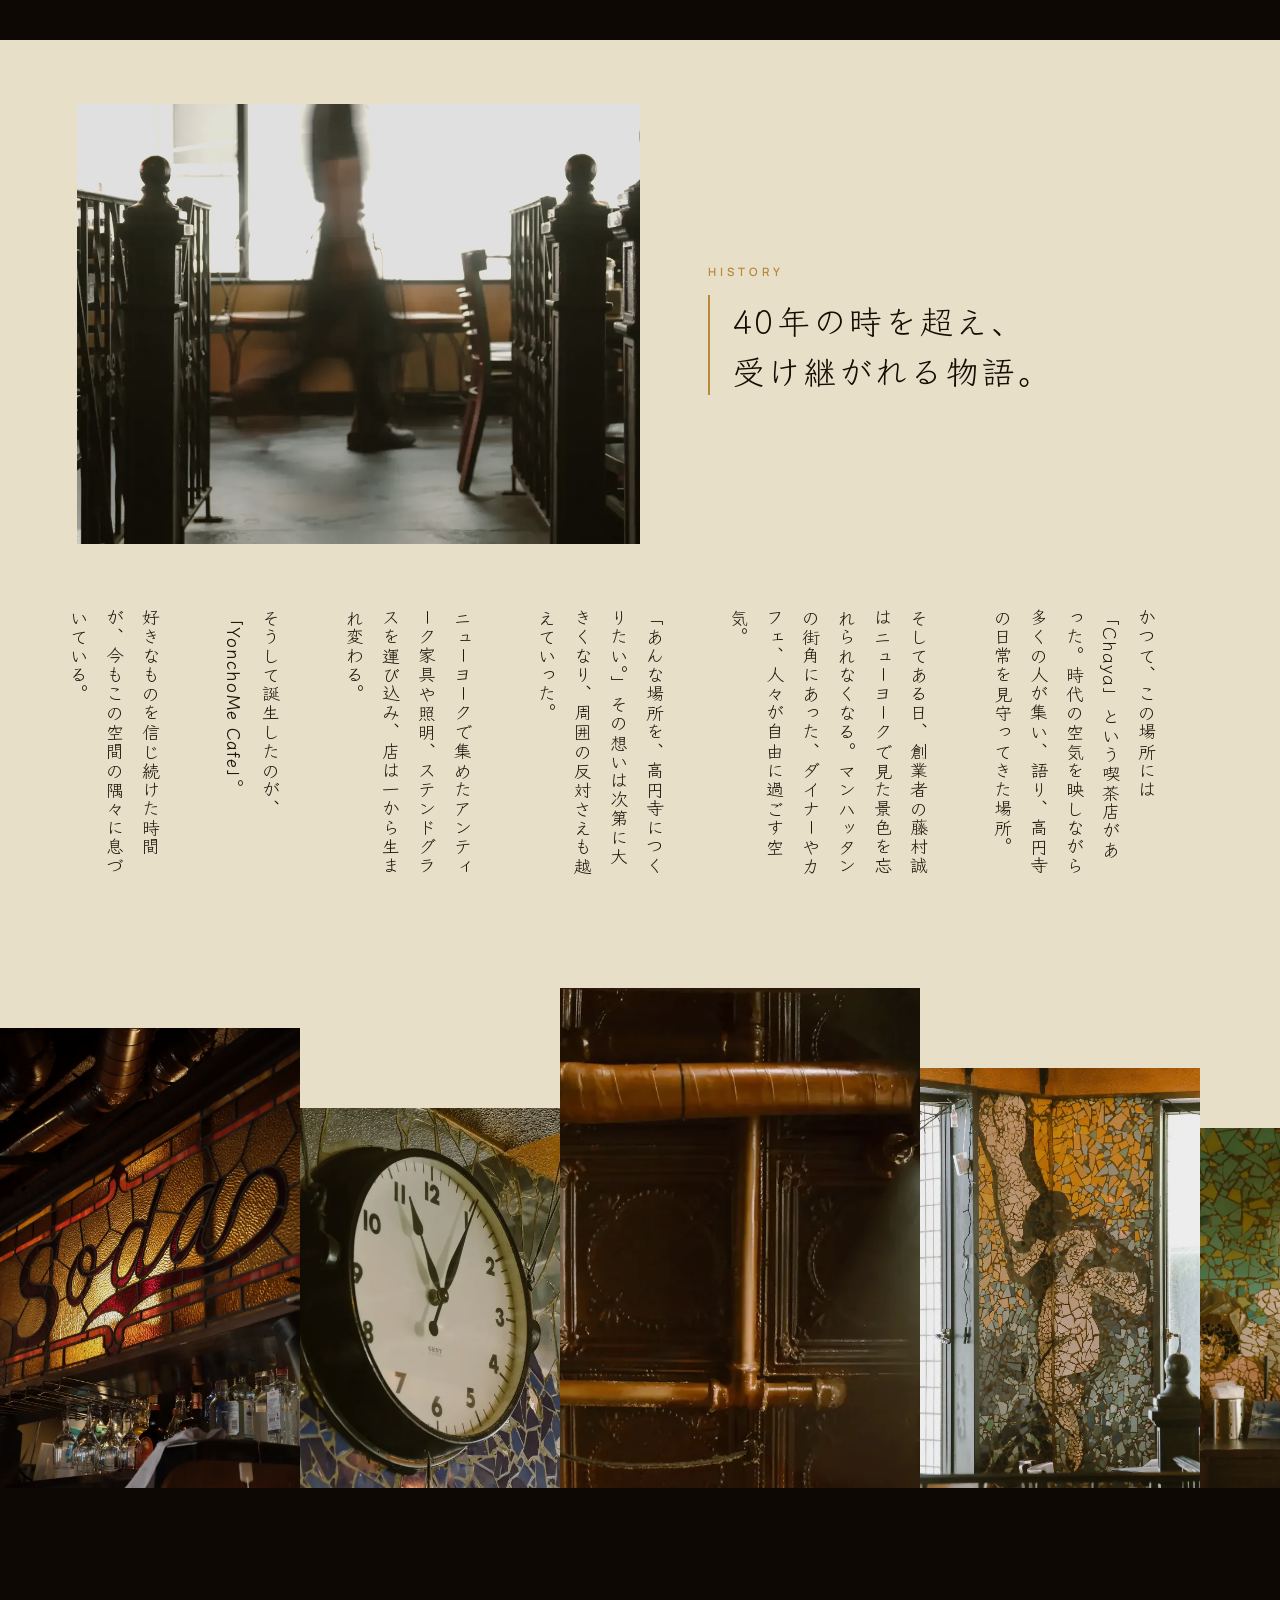
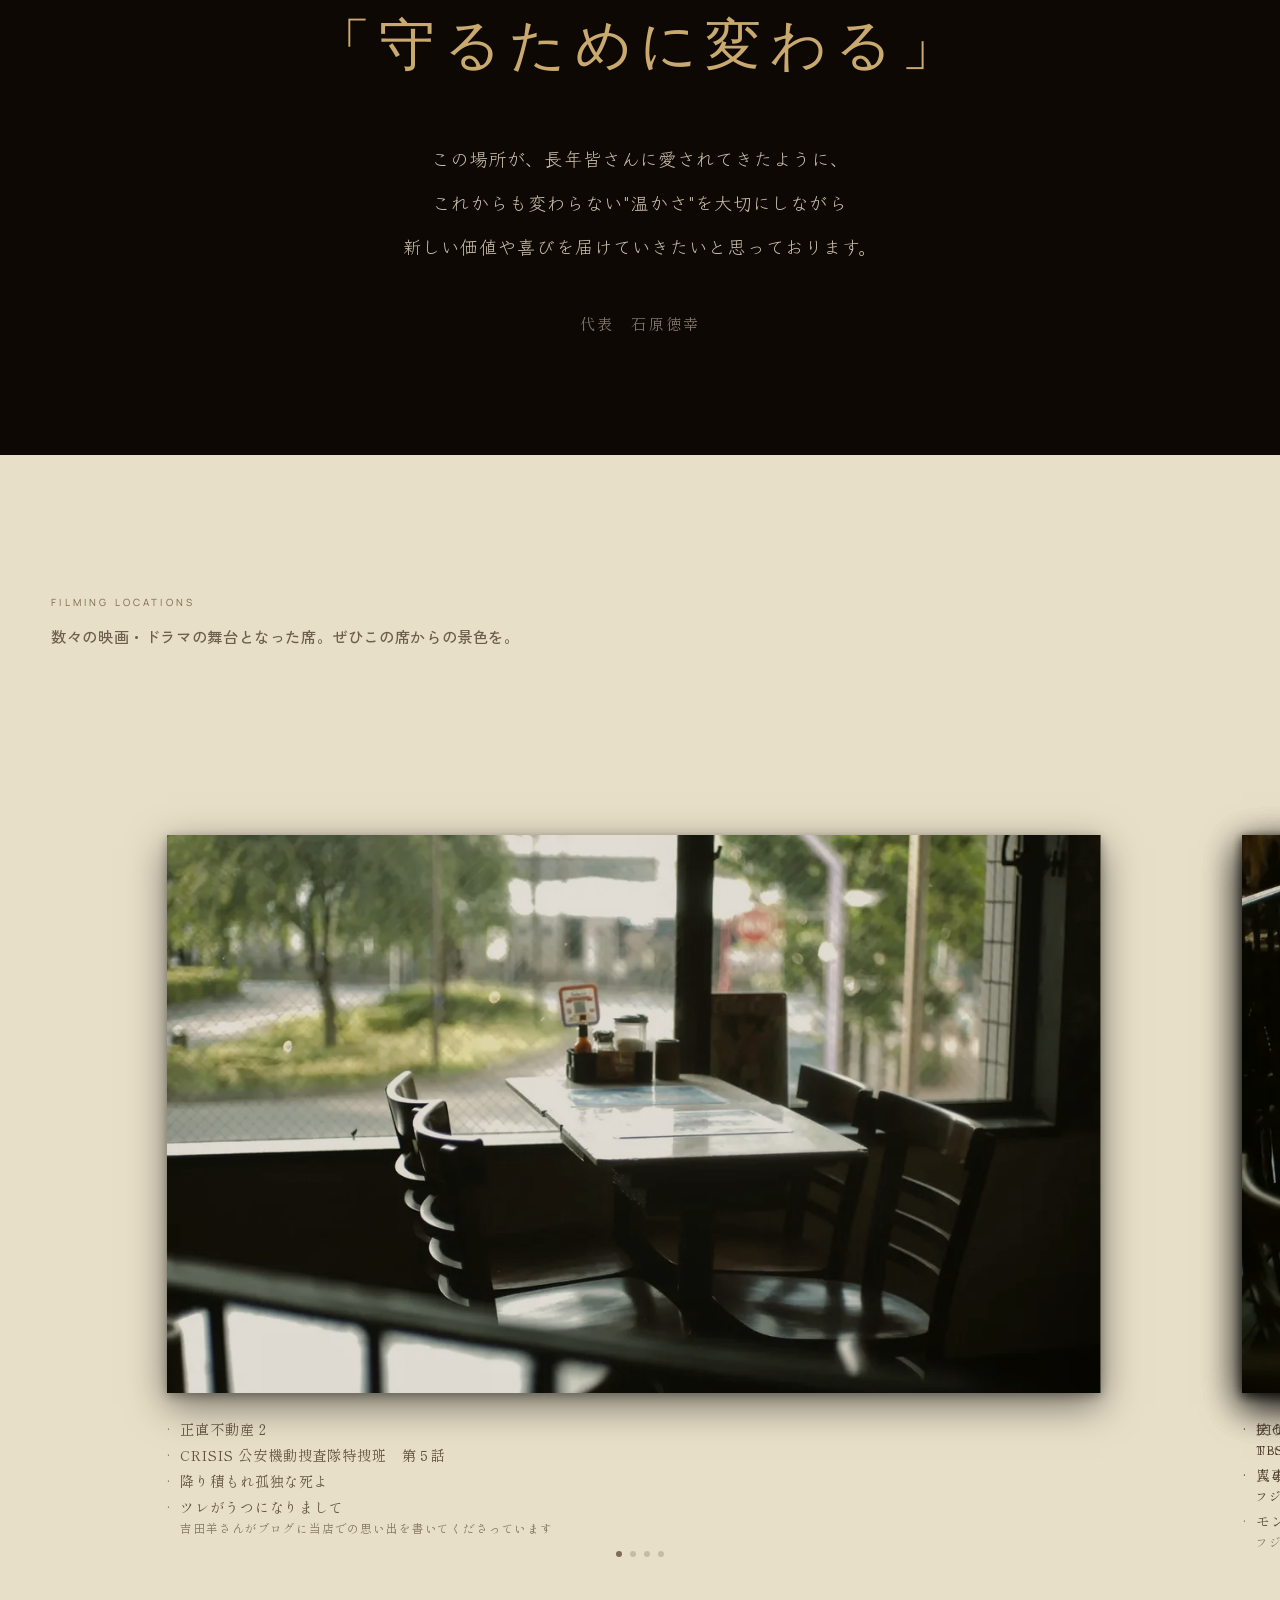
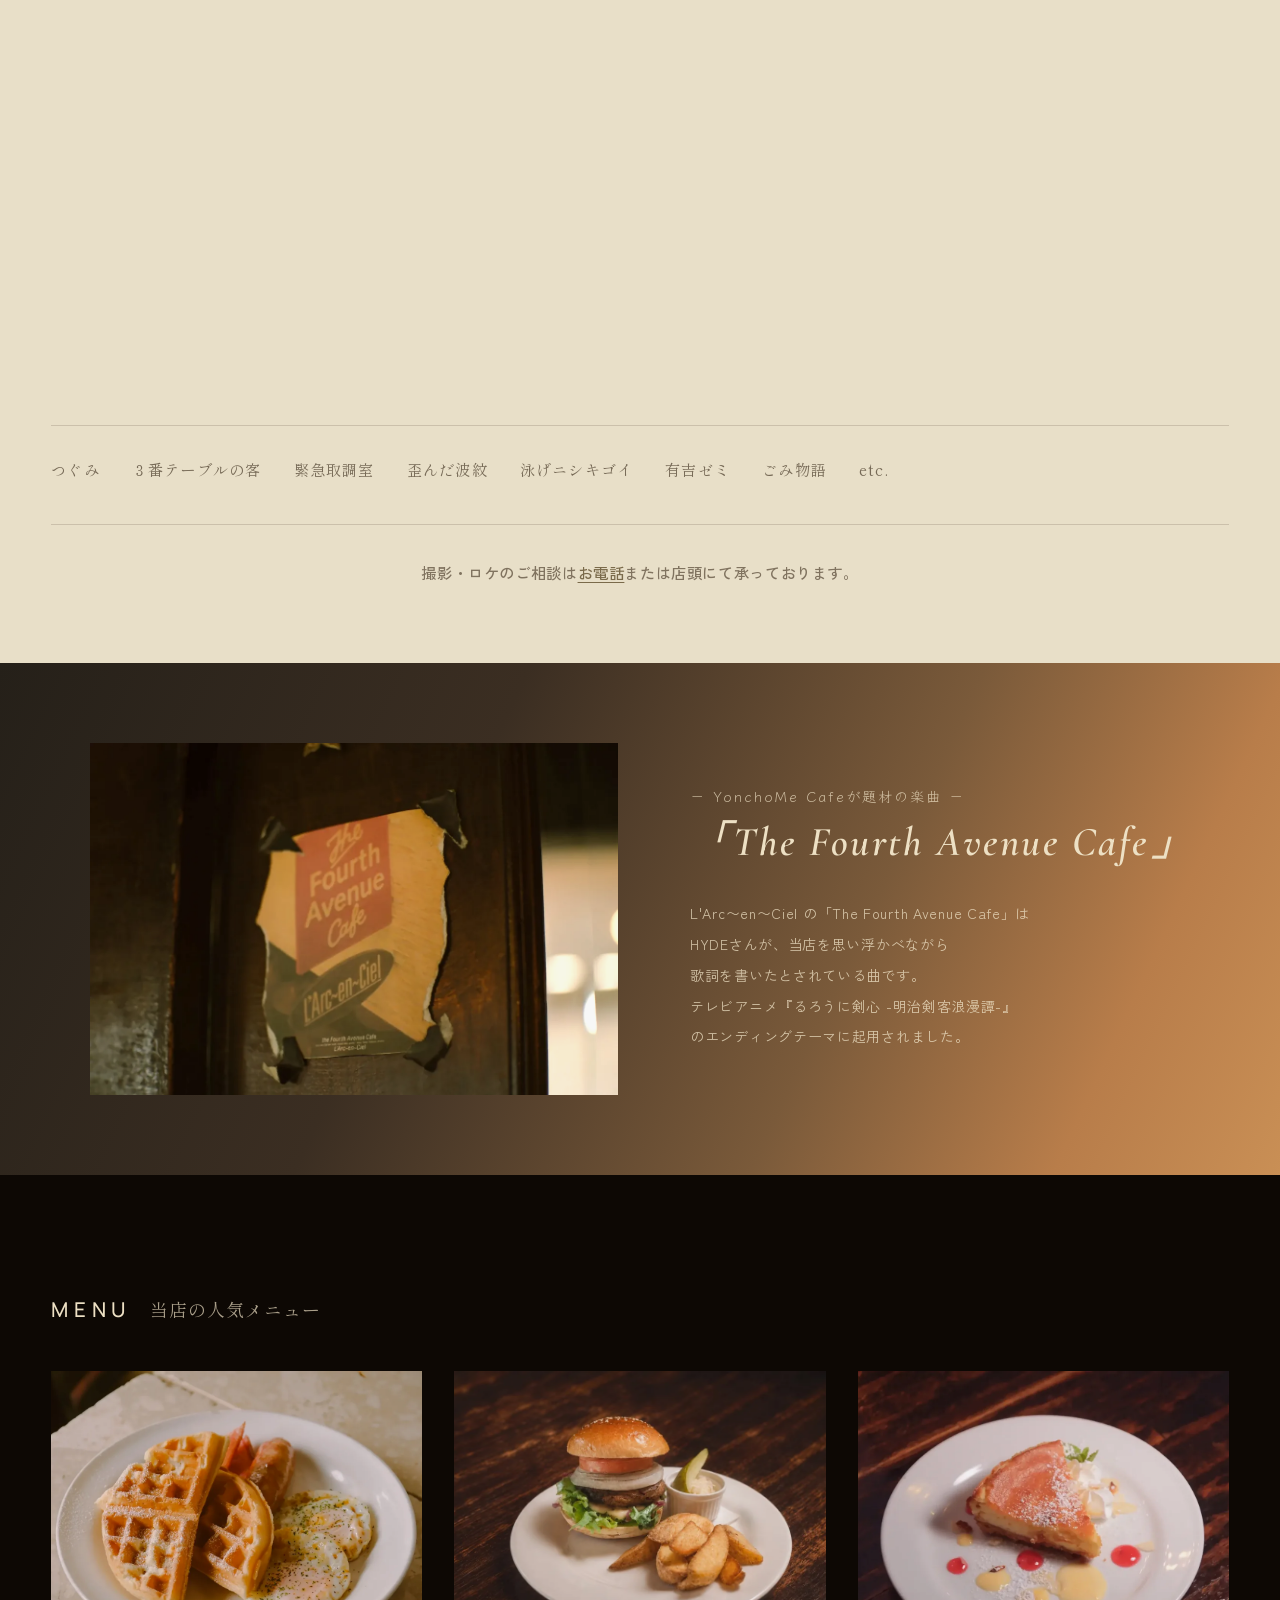
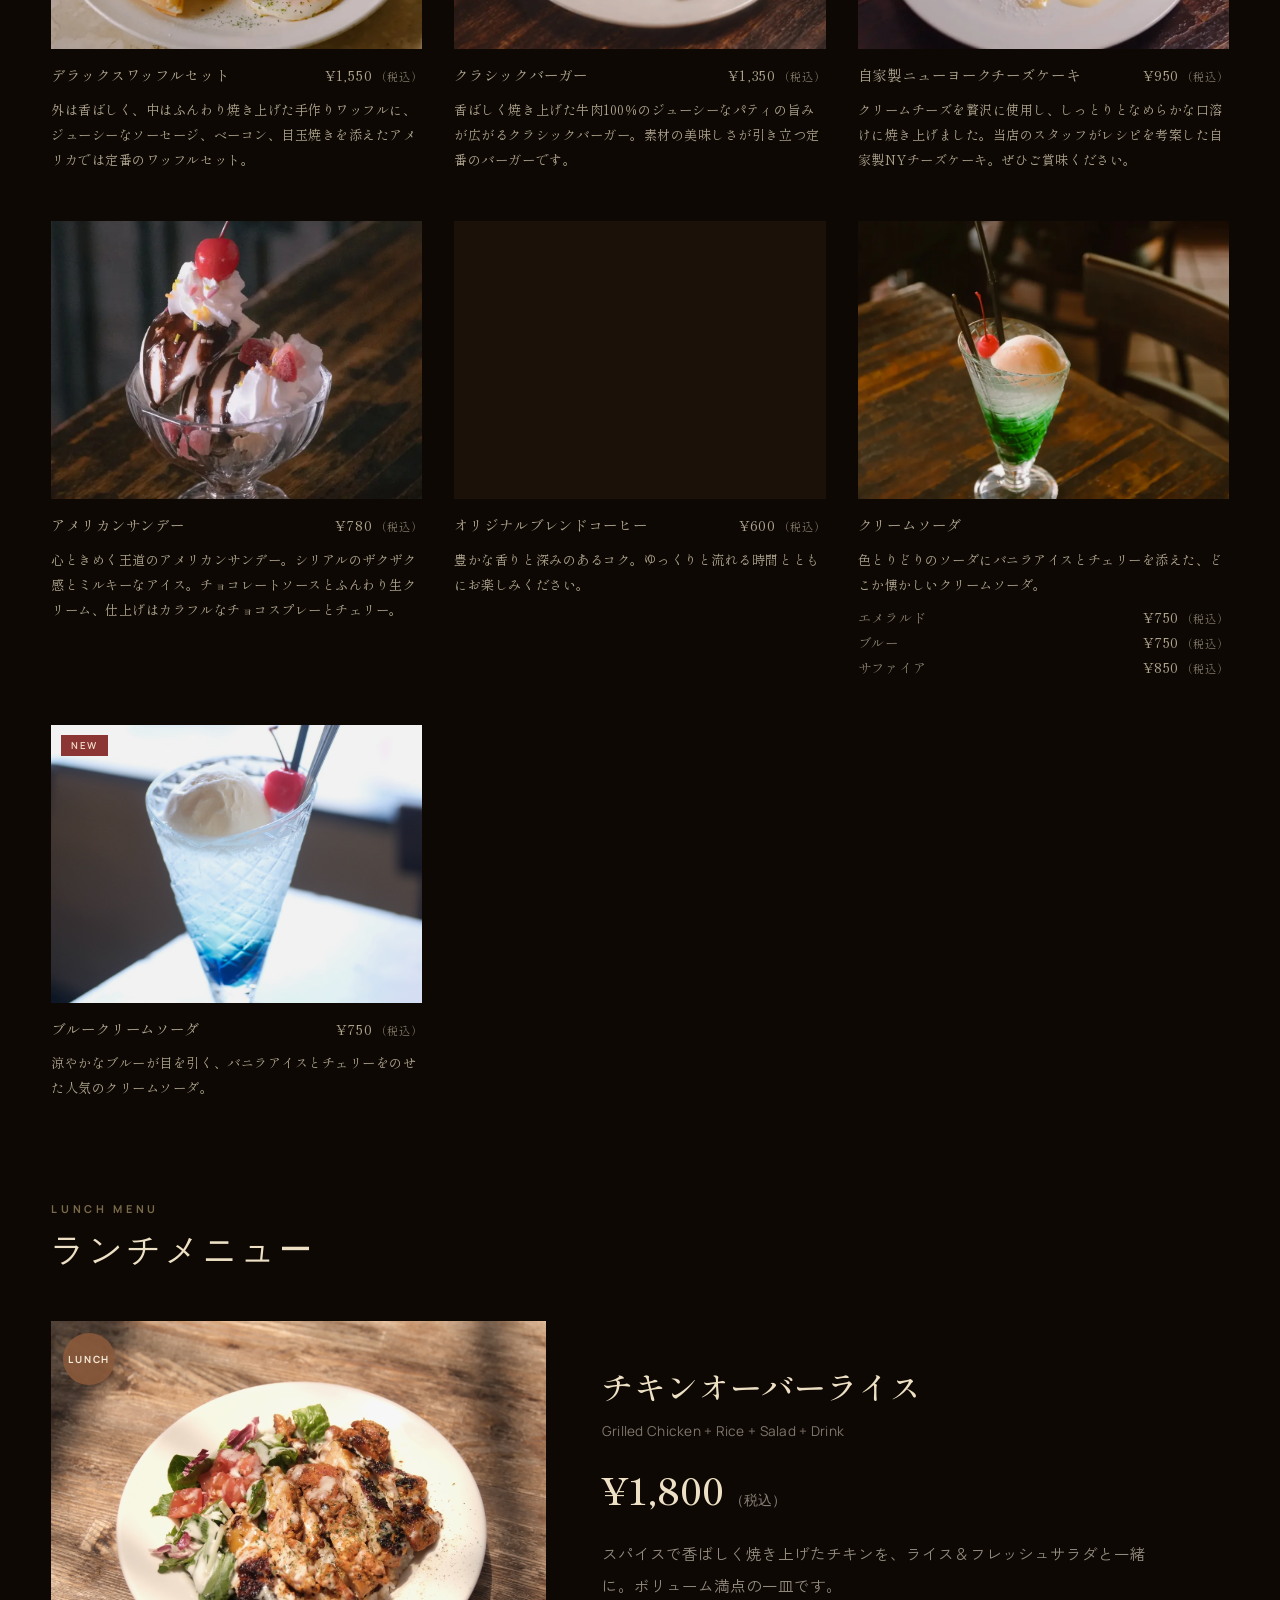
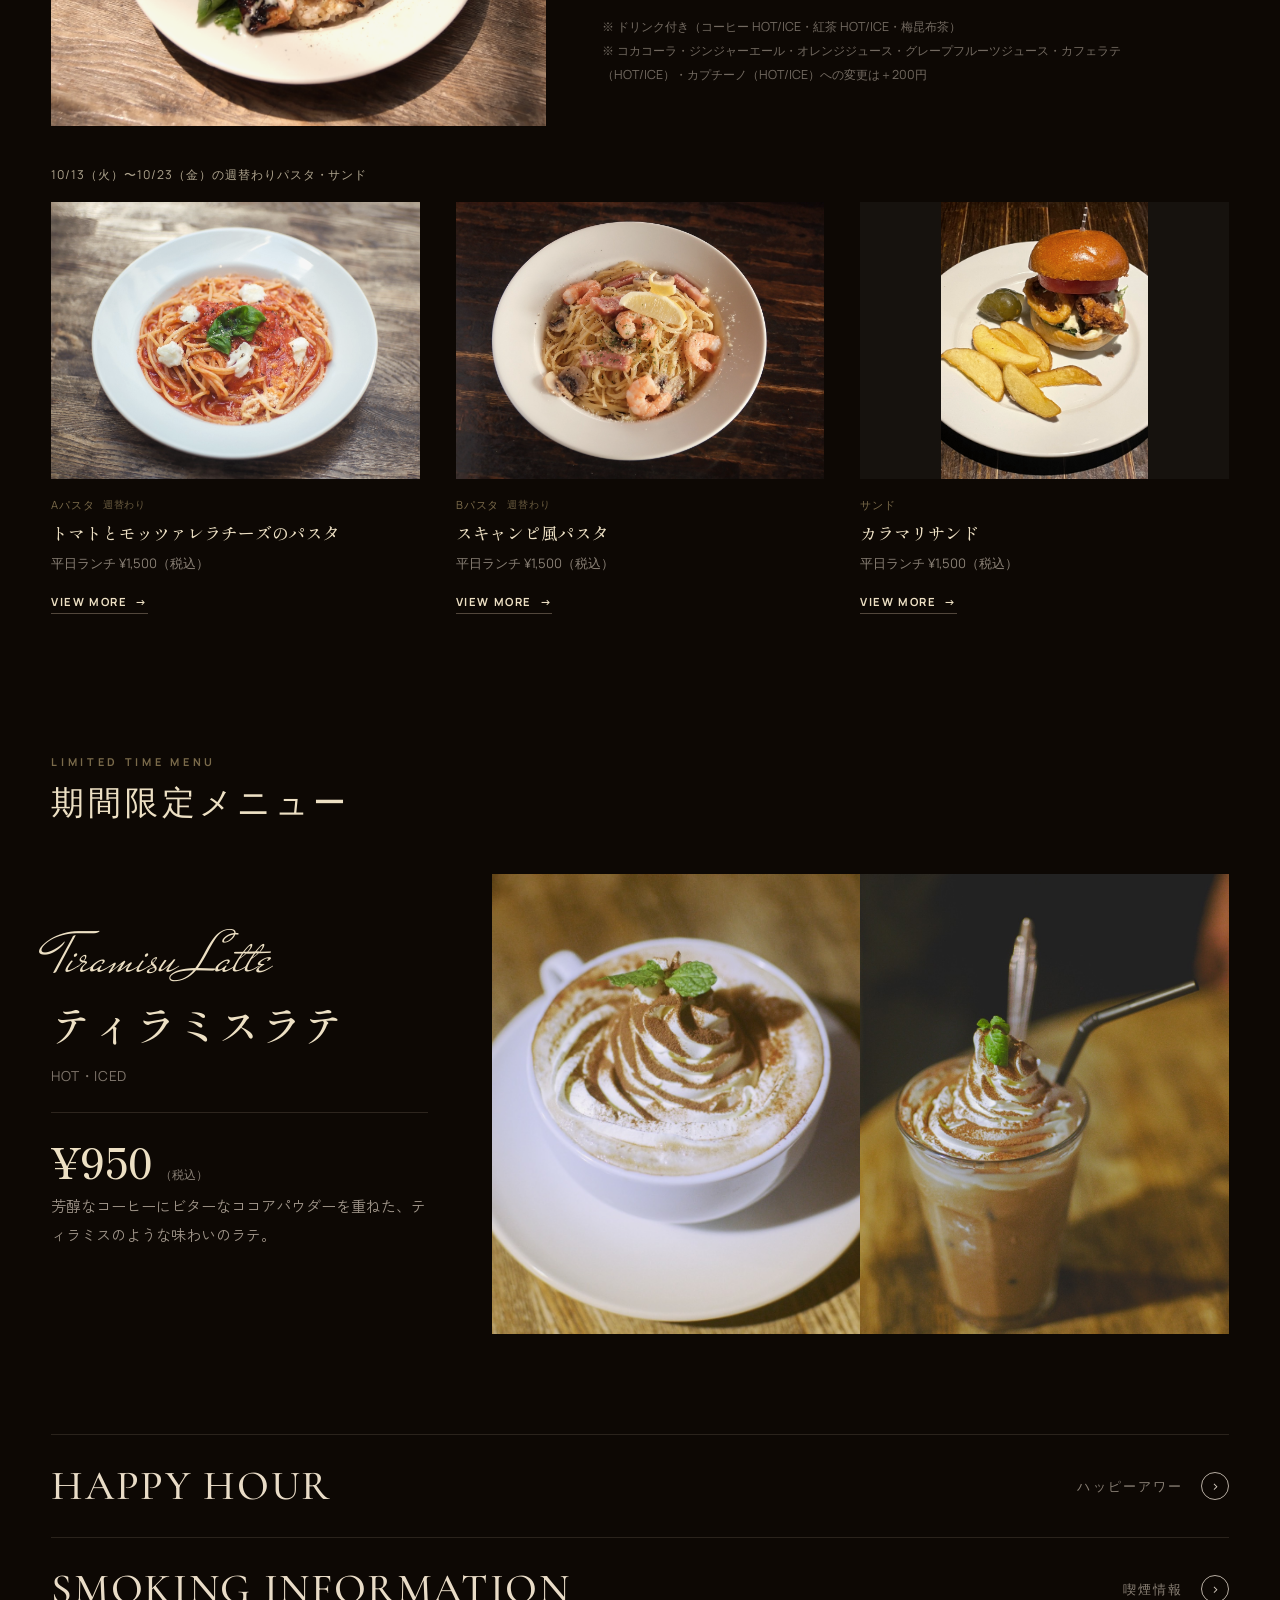
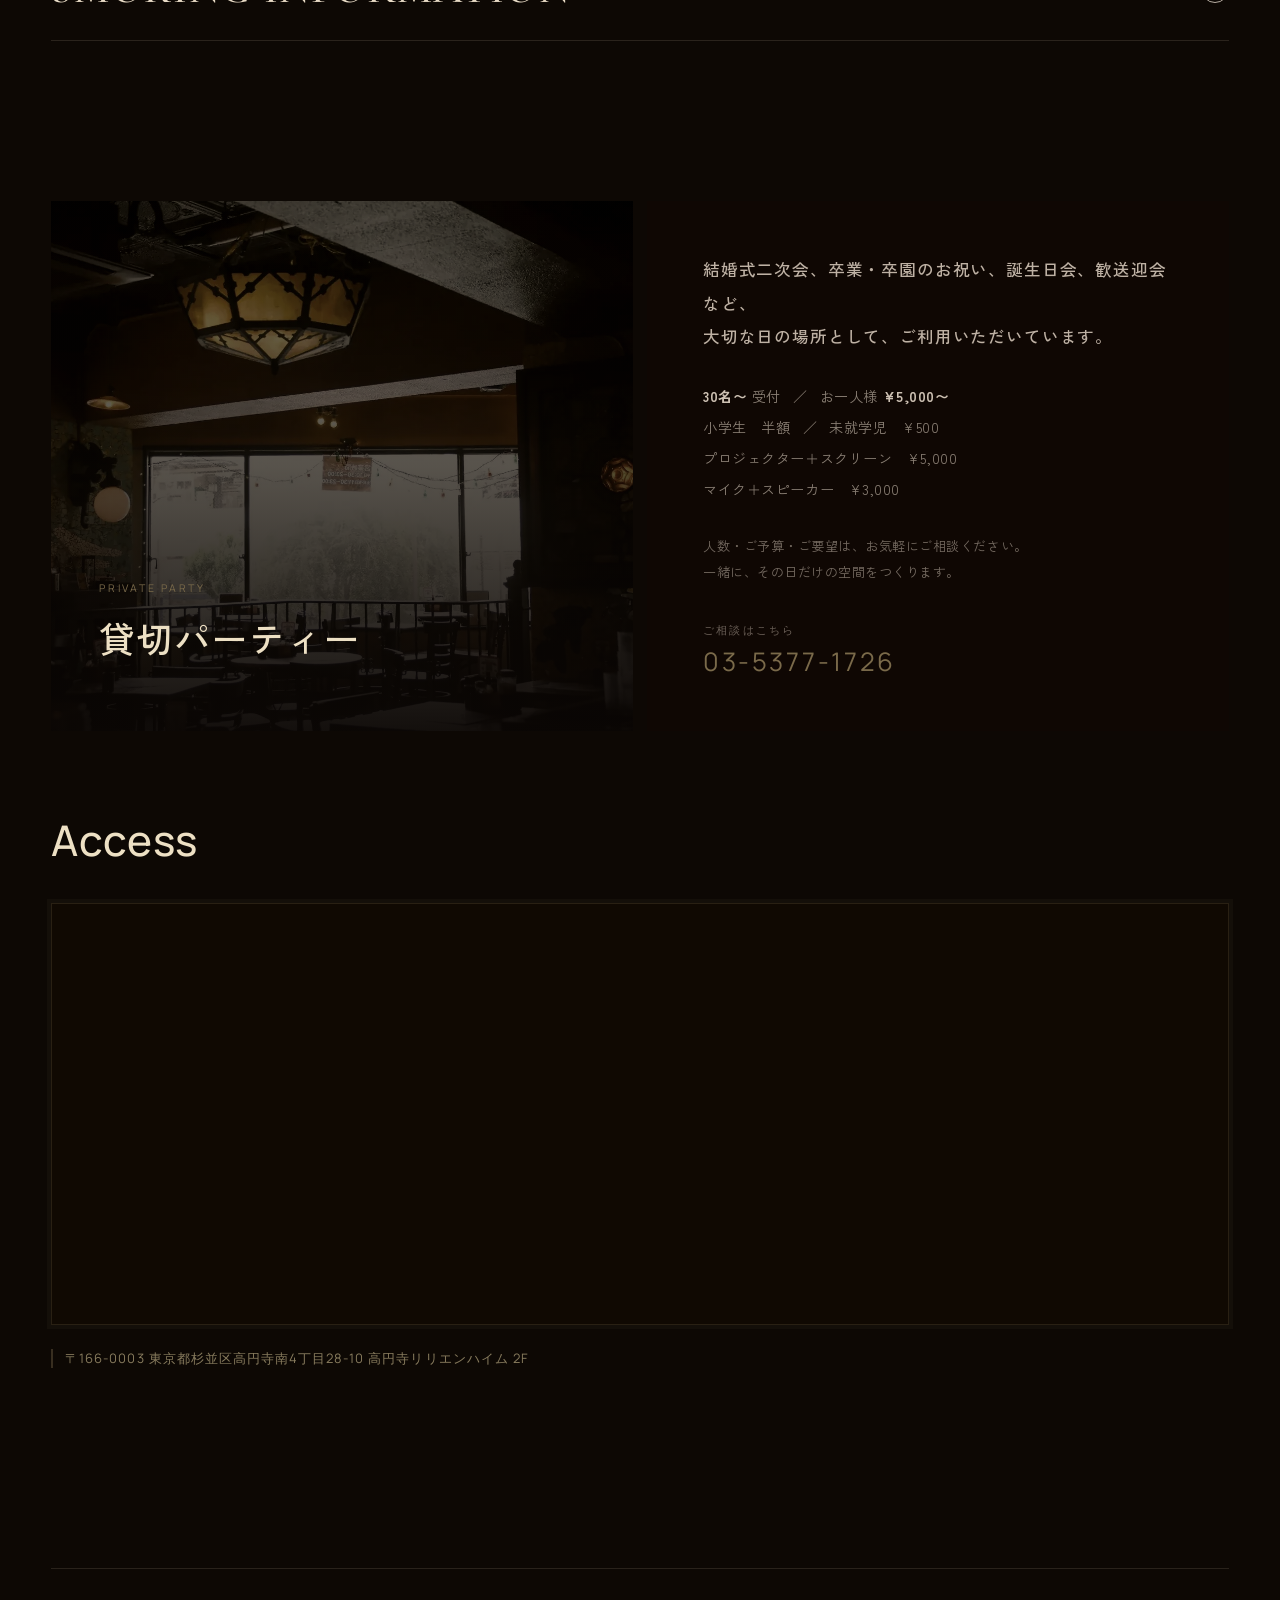
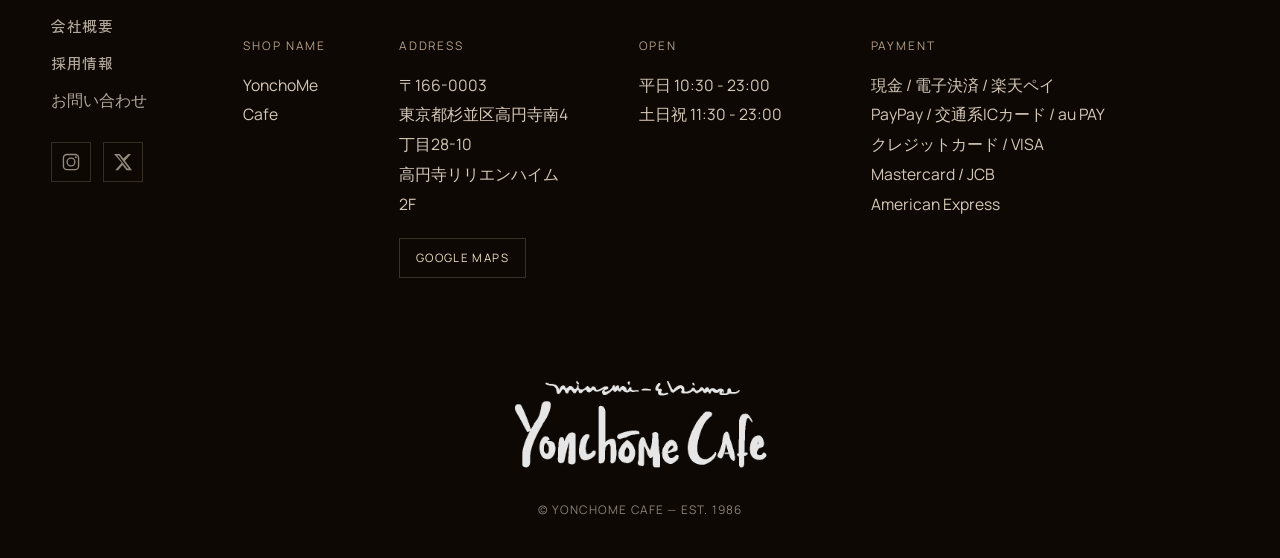
==== commit 57bad23a: "画像のwidth/height属性を削除（写真が縦に異常拡大される不具合の修正） 直前のコミットで追加したwidth/height属性が、一部の写真（特に横長画像を縦長枠でトリミングするセクション）で" ====
--- a/index.html
+++ b/index.html
@@ -3312,13 +3312,13 @@
     <div class="page-loader" aria-hidden="true">
       <div class="loader-inner">
         <p class="loader-concept"><span class="loader-line"><span>人</span><span>が</span><span>集</span><span>ま</span><span>り</span><span>、</span></span><span class="loader-line"><span>心</span><span>が</span><span>ほ</span><span>ど</span><span>け</span><span>る</span><span>場</span><span>所</span><span>。</span></span></p>
-        <img width="752" height="310" class="loader-logo" src="./loader-logo.png" alt="" />
+        <img class="loader-logo" src="./loader-logo.png" alt="" />
       </div>
     </div>
 
     <header class="site-header">
       <a class="site-logo" href="#top" aria-label="YonchoMe Cafe">
-        <img width="752" height="310" src="./loader-logo.png" alt="" />
+        <img src="./loader-logo.png" alt="" />
       </a>
       <div class="header-right">
         <div class="header-divider"></div>
@@ -3404,11 +3404,11 @@
       <!-- HERO -->
       <section class="hero-section">
         <div class="hero-overlay-logo">
-          <img width="752" height="310" src="./loader-logo.png" alt="YonchoMe Cafe" />
+          <img src="./loader-logo.png" alt="YonchoMe Cafe" />
         </div>
         <div class="hero-media photo-panel photo-panel-hero">
-          <img width="1567" height="1045" class="hero-image hero-image-to" src="./店内画像.webp" alt="高円寺四丁目カフェ YonchoMe Cafe（よんちょうめカフェ）の店内" fetchpriority="high" />
-          <img width="1567" height="1045" class="hero-image hero-image-from" src="./入り口画像.webp" alt="高円寺四丁目カフェ YonchoMe Cafe（よんちょうめカフェ）の入り口" loading="lazy" decoding="async" />
+          <img class="hero-image hero-image-to" src="./店内画像.webp" alt="高円寺四丁目カフェ YonchoMe Cafe（よんちょうめカフェ）の店内" fetchpriority="high" />
+          <img class="hero-image hero-image-from" src="./入り口画像.webp" alt="高円寺四丁目カフェ YonchoMe Cafe（よんちょうめカフェ）の入り口" loading="lazy" decoding="async" />
         </div>
 
         <div class="hero-letter">
@@ -3434,7 +3434,7 @@
             </div>
           </div>
           <div class="message-side-photo">
-            <img width="1567" height="1045" src="./LINE_ALBUM_Yonchome Cafe website_260618_2.webp" alt="YonchoMe Cafeの店内" loading="lazy" decoding="async" />
+            <img src="./LINE_ALBUM_Yonchome Cafe website_260618_2.webp" alt="YonchoMe Cafeの店内" loading="lazy" decoding="async" />
           </div>
         </div>
       </section>
@@ -3446,7 +3446,7 @@
           <!-- 上段：写真＋タイトル -->
           <div class="hv-upper">
             <div class="hv-photo">
-              <img width="1100" height="734" src="./歩く.webp" alt="YonchoMe Cafe 店内" loading="lazy" decoding="async" />
+              <img src="./歩く.webp" alt="YonchoMe Cafe 店内" loading="lazy" decoding="async" />
             </div>
             <div class="hv-title-area">
               <div class="hv-head-col">
@@ -3475,42 +3475,42 @@
 
             <!-- Set 1 -->
             <div class="hg-item" style="width:300px;height:460px;margin-top:60px;">
-              <img width="1045" height="1567" src="./SODA.webp" alt="Sodaのステンドグラス" loading="lazy" decoding="async" />
+              <img src="./SODA.webp" alt="Sodaのステンドグラス" loading="lazy" decoding="async" />
               <div class="hg-caption">
                 <span class="hg-caption-title" data-i18n="hgCaption1">「Soda」のステンドグラス。<br>創業当時から変わらず<br>店の顔として輝いている。</span>
                 <span class="hg-caption-sub">Stained Glass — Soda</span>
               </div>
             </div>
             <div class="hg-item" style="width:260px;height:380px;margin-top:120px;">
-              <img width="1100" height="734" src="./時計.webp" alt="アンティーク時計" loading="lazy" decoding="async" />
+              <img src="./時計.webp" alt="アンティーク時計" loading="lazy" decoding="async" />
               <div class="hg-caption">
                 <span class="hg-caption-title" data-i18n="hgCaption2">実際にロンドンの駅で<br>使用されていた時計を輸入。</span>
                 <span class="hg-caption-sub">Antique Clock — London</span>
               </div>
             </div>
             <div class="hg-item" style="width:360px;height:500px;margin-top:20px;">
-              <img width="1100" height="734" src="./天井.webp" alt="ニューヨーク製の天井装飾" loading="lazy" decoding="async" />
+              <img src="./天井.webp" alt="ニューヨーク製の天井装飾" loading="lazy" decoding="async" />
               <div class="hg-caption">
                 <span class="hg-caption-title" data-i18n="hgCaption3">アメリカから輸入した<br>チョコレートのような天井。<br>職人さんが手作業で貼り付けた。</span>
                 <span class="hg-caption-sub">Ceiling — New York</span>
               </div>
             </div>
             <div class="hg-item" style="width:280px;height:420px;margin-top:80px;">
-              <img width="1045" height="1567" src="./ステンド.webp" alt="モザイクステンドグラス" loading="lazy" decoding="async" />
+              <img src="./ステンド.webp" alt="モザイクステンドグラス" loading="lazy" decoding="async" />
               <div class="hg-caption">
                 <span class="hg-caption-title" data-i18n="hgCaption4">当時のスタッフによる<br>手作りのモザイクアート。</span>
                 <span class="hg-caption-sub">Mosaic Stained Glass</span>
               </div>
             </div>
             <div class="hg-item" style="width:240px;height:360px;margin-top:140px;">
-              <img width="1567" height="1045" src="./LINE_ALBUM_Yonchome Cafe website_260618_4.webp" alt="モザイクアート" loading="lazy" decoding="async" />
+              <img src="./LINE_ALBUM_Yonchome Cafe website_260618_4.webp" alt="モザイクアート" loading="lazy" decoding="async" />
               <div class="hg-caption">
                 <span class="hg-caption-title" data-i18n="hgCaption5">店内のモザイクアート。</span>
                 <span class="hg-caption-sub">Mosaic Art</span>
               </div>
             </div>
             <div class="hg-item" style="width:320px;height:480px;margin-top:40px;">
-              <img width="1567" height="1045" src="./LINE_ALBUM_Yonchome Cafe website_260618_10.webp" alt="アンティークランプ" loading="lazy" decoding="async" />
+              <img src="./LINE_ALBUM_Yonchome Cafe website_260618_10.webp" alt="アンティークランプ" loading="lazy" decoding="async" />
               <div class="hg-caption">
                 <span class="hg-caption-title" data-i18n="hgCaption6">NYのアンティークショップで<br>出会った100年以上前の照明。</span>
                 <span class="hg-caption-sub">Antique Lamp — New York</span>
@@ -3519,42 +3519,42 @@
 
             <!-- Set 2 (seamless loop duplicate) -->
             <div class="hg-item" style="width:300px;height:460px;margin-top:60px;">
-              <img width="1045" height="1567" src="./SODA.webp" alt="Sodaのステンドグラス" loading="lazy" decoding="async" />
+              <img src="./SODA.webp" alt="Sodaのステンドグラス" loading="lazy" decoding="async" />
               <div class="hg-caption">
                 <span class="hg-caption-title" data-i18n="hgCaption1">「Soda」のステンドグラス。<br>創業当時から変わらず<br>店の顔として輝いている。</span>
                 <span class="hg-caption-sub">Stained Glass — Soda</span>
               </div>
             </div>
             <div class="hg-item" style="width:260px;height:380px;margin-top:120px;">
-              <img width="1100" height="734" src="./時計.webp" alt="アンティーク時計" loading="lazy" decoding="async" />
+              <img src="./時計.webp" alt="アンティーク時計" loading="lazy" decoding="async" />
               <div class="hg-caption">
                 <span class="hg-caption-title" data-i18n="hgCaption2">実際にロンドンの駅で<br>使用されていた時計を輸入。</span>
                 <span class="hg-caption-sub">Antique Clock — London</span>
               </div>
             </div>
             <div class="hg-item" style="width:360px;height:500px;margin-top:20px;">
-              <img width="1100" height="734" src="./天井.webp" alt="ニューヨーク製の天井装飾" loading="lazy" decoding="async" />
+              <img src="./天井.webp" alt="ニューヨーク製の天井装飾" loading="lazy" decoding="async" />
               <div class="hg-caption">
                 <span class="hg-caption-title" data-i18n="hgCaption3">アメリカから輸入した<br>チョコレートのような天井。<br>職人さんが手作業で貼り付けた。</span>
                 <span class="hg-caption-sub">Ceiling — New York</span>
               </div>
             </div>
             <div class="hg-item" style="width:280px;height:420px;margin-top:80px;">
-              <img width="1045" height="1567" src="./ステンド.webp" alt="モザイクステンドグラス" loading="lazy" decoding="async" />
+              <img src="./ステンド.webp" alt="モザイクステンドグラス" loading="lazy" decoding="async" />
               <div class="hg-caption">
                 <span class="hg-caption-title" data-i18n="hgCaption4">当時のスタッフによる<br>手作りのモザイクアート。</span>
                 <span class="hg-caption-sub">Mosaic Stained Glass</span>
               </div>
             </div>
             <div class="hg-item" style="width:240px;height:360px;margin-top:140px;">
-              <img width="1567" height="1045" src="./LINE_ALBUM_Yonchome Cafe website_260618_4.webp" alt="モザイクアート" loading="lazy" decoding="async" />
+              <img src="./LINE_ALBUM_Yonchome Cafe website_260618_4.webp" alt="モザイクアート" loading="lazy" decoding="async" />
               <div class="hg-caption">
                 <span class="hg-caption-title" data-i18n="hgCaption5">店内のモザイクアート。</span>
                 <span class="hg-caption-sub">Mosaic Art</span>
               </div>
             </div>
             <div class="hg-item" style="width:320px;height:480px;margin-top:40px;">
-              <img width="1567" height="1045" src="./LINE_ALBUM_Yonchome Cafe website_260618_10.webp" alt="アンティークランプ" loading="lazy" decoding="async" />
+              <img src="./LINE_ALBUM_Yonchome Cafe website_260618_10.webp" alt="アンティークランプ" loading="lazy" decoding="async" />
               <div class="hg-caption">
                 <span class="hg-caption-title" data-i18n="hgCaption6">NYのアンティークショップで<br>出会った100年以上前の照明。</span>
                 <span class="hg-caption-sub">Antique Lamp — New York</span>
@@ -3588,7 +3588,7 @@
         <div class="location-grid">
 
           <article class="location-card">
-            <div class="location-card-photo"><img width="1100" height="734" src="./new5卓.webp" alt="撮影スポット" loading="lazy" decoding="async" /></div>
+            <div class="location-card-photo"><img src="./new5卓.webp" alt="撮影スポット" loading="lazy" decoding="async" /></div>
             <ul class="location-card-works">
               <li>正直不動産２</li>
               <li>CRISIS 公安機動捜査隊特捜班　第５話</li>
@@ -3598,14 +3598,14 @@
           </article>
 
           <article class="location-card">
-            <div class="location-card-photo"><img width="1100" height="734" src="./NEW6卓.webp" alt="撮影スポット" loading="lazy" decoding="async" /></div>
+            <div class="location-card-photo"><img src="./NEW6卓.webp" alt="撮影スポット" loading="lazy" decoding="async" /></div>
             <ul class="location-card-works">
               <li>テセウスの船<br><span style="font-size:0.82em;opacity:0.75;">TBS日曜劇場　第４話</span></li>
             </ul>
           </article>
 
           <article class="location-card">
-            <div class="location-card-photo"><img width="1100" height="734" src="./spot-3.webp" alt="撮影スポット" loading="lazy" decoding="async" /></div>
+            <div class="location-card-photo"><img src="./spot-3.webp" alt="撮影スポット" loading="lazy" decoding="async" /></div>
             <ul class="location-card-works">
               <li>LIGHT HOUSE<br><span style="font-size:0.82em;opacity:0.75;">Netflix</span></li>
               <li>人事の人見<br><span style="font-size:0.82em;opacity:0.75;">フジテレビ</span></li>
@@ -3614,7 +3614,7 @@
           </article>
 
           <article class="location-card">
-            <div class="location-card-photo"><img width="1100" height="734" src="./spot-4.webp" alt="撮影スポット" loading="lazy" decoding="async" /></div>
+            <div class="location-card-photo"><img src="./spot-4.webp" alt="撮影スポット" loading="lazy" decoding="async" /></div>
             <ul class="location-card-works">
               <li>笑うマトリョーシカ<br><span style="font-size:0.82em;opacity:0.75;">TBSテレビ</span></li>
               <li>罠の戦争<br><span style="font-size:0.82em;opacity:0.75;">フジテレビ</span></li>
@@ -3656,7 +3656,7 @@
       <section class="larc-section">
         <div class="larc-inner">
           <div class="larc-photo anim-up">
-            <img width="1100" height="734" src="./larc-photo.webp" alt="The Fourth Avenue Cafe / L'Arc〜en〜Ciel" loading="lazy" decoding="async" />
+            <img src="./larc-photo.webp" alt="The Fourth Avenue Cafe / L'Arc〜en〜Ciel" loading="lazy" decoding="async" />
           </div>
           <div class="larc-text anim-up" style="transition-delay:0.15s;">
             <p class="larc-kicker" data-i18n="larcKicker">－ YonchoMe Cafeが題材の楽曲 －</p>
@@ -3674,7 +3674,7 @@
         </div>
         <div class="popular-menu-grid">
           <div class="popular-menu-item anim-up">
-            <div class="popular-menu-img"><img width="1100" height="734" src="./waffle.webp" alt="デラックスワッフルセット" loading="lazy" decoding="async" /></div>
+            <div class="popular-menu-img"><img src="./waffle.webp" alt="デラックスワッフルセット" loading="lazy" decoding="async" /></div>
             <div class="popular-menu-name-row">
               <p class="popular-menu-name" data-i18n="menuName1">デラックスワッフルセット</p>
               <span class="popular-menu-price">¥1,550</span>
@@ -3682,7 +3682,7 @@
             <p class="popular-menu-desc" data-i18n="menuDesc1">外は香ばしく、中はふんわり焼き上げた手作りワッフルに、ジューシーなソーセージ、ベーコン、目玉焼きを添えたアメリカでは定番のワッフルセット。</p>
           </div>
           <div class="popular-menu-item anim-up">
-            <div class="popular-menu-img"><img width="900" height="600" src="./burger.webp" alt="クラシックバーガー" loading="lazy" decoding="async" /></div>
+            <div class="popular-menu-img"><img src="./burger.webp" alt="クラシックバーガー" loading="lazy" decoding="async" /></div>
             <div class="popular-menu-name-row">
               <p class="popular-menu-name" data-i18n="menuName2">クラシックバーガー</p>
               <span class="popular-menu-price">¥1,350</span>
@@ -3690,7 +3690,7 @@
             <p class="popular-menu-desc" data-i18n="menuDesc2">香ばしく焼き上げた牛肉100％のジューシーなパティの旨みが広がるクラシックバーガー。素材の美味しさが引き立つ定番のバーガーです。</p>
           </div>
           <div class="popular-menu-item anim-up">
-            <div class="popular-menu-img"><img width="1100" height="734" src="./cheesecake.webp" alt="自家製ニューヨークチーズケーキ" loading="lazy" decoding="async" /></div>
+            <div class="popular-menu-img"><img src="./cheesecake.webp" alt="自家製ニューヨークチーズケーキ" loading="lazy" decoding="async" /></div>
             <div class="popular-menu-name-row">
               <p class="popular-menu-name" data-i18n="menuName3">自家製ニューヨークチーズケーキ</p>
               <span class="popular-menu-price">¥950</span>
@@ -3698,7 +3698,7 @@
             <p class="popular-menu-desc" data-i18n="menuDesc3">クリームチーズを贅沢に使用し、しっとりとなめらかな口溶けに焼き上げました。当店のスタッフがレシピを考案した自家製NYチーズケーキ。ぜひご賞味ください。</p>
           </div>
           <div class="popular-menu-item anim-up">
-            <div class="popular-menu-img"><img width="1000" height="1250" src="./american-sundae.webp" alt="アメリカンサンデー" loading="lazy" style="object-fit:cover;object-position:center 55%;" decoding="async" /></div>
+            <div class="popular-menu-img"><img src="./american-sundae.webp" alt="アメリカンサンデー" loading="lazy" style="object-fit:cover;object-position:center 55%;" decoding="async" /></div>
             <div class="popular-menu-name-row">
               <p class="popular-menu-name" data-i18n="menuName5">アメリカンサンデー</p>
               <span class="popular-menu-price">¥780</span>
@@ -3706,7 +3706,7 @@
             <p class="popular-menu-desc" data-i18n="menuDesc5">心ときめく王道のアメリカンサンデー。シリアルのザクザク感とミルキーなアイス。チョコレートソースとふんわり生クリーム、仕上げはカラフルなチョコスプレーとチェリー。</p>
           </div>
           <div class="popular-menu-item anim-up">
-            <div class="popular-menu-img"><img width="1100" height="734" src="./NEWコーヒー.webp" alt="オリジナルブレンドコーヒー" loading="lazy" decoding="async" /></div>
+            <div class="popular-menu-img"><img src="./NEWコーヒー.webp" alt="オリジナルブレンドコーヒー" loading="lazy" decoding="async" /></div>
             <div class="popular-menu-name-row">
               <p class="popular-menu-name" data-i18n="menuName6">オリジナルブレンドコーヒー</p>
               <span class="popular-menu-price">¥600</span>
@@ -3714,7 +3714,7 @@
             <p class="popular-menu-desc" data-i18n="menuDesc6">豊かな香りと深みのあるコク。ゆっくりと流れる時間とともにお楽しみください。</p>
           </div>
           <div class="popular-menu-item anim-up">
-            <div class="popular-menu-img"><img width="1100" height="734" src="./cream-soda.webp" alt="クリームソーダ" loading="lazy" decoding="async" /></div>
+            <div class="popular-menu-img"><img src="./cream-soda.webp" alt="クリームソーダ" loading="lazy" decoding="async" /></div>
             <div class="popular-menu-name-row">
               <p class="popular-menu-name" data-i18n="menuName4">クリームソーダ</p>
             </div>
@@ -3728,7 +3728,7 @@
           <div class="popular-menu-item popular-menu-item--pinned anim-up">
             <div class="popular-menu-img popular-menu-img--bluesoda">
               <span class="popular-menu-new-badge">NEW</span>
-              <img width="1045" height="1567" src="./blue-cream-soda.jpg" alt="ブルークリームソーダ" loading="lazy" decoding="async" />
+              <img src="./blue-cream-soda.jpg" alt="ブルークリームソーダ" loading="lazy" decoding="async" />
             </div>
             <div class="popular-menu-name-row">
               <p class="popular-menu-name" data-i18n="menuName7">ブルークリームソーダ</p>
@@ -3751,7 +3751,7 @@
         <div class="popular-menu-featured-mobile anim-up">
           <div class="popular-menu-img popular-menu-img--bluesoda">
             <span class="popular-menu-new-badge">NEW</span>
-            <img width="1045" height="1567" src="./blue-cream-soda.jpg" alt="ブルークリームソーダ" loading="lazy" decoding="async" />
+            <img src="./blue-cream-soda.jpg" alt="ブルークリームソーダ" loading="lazy" decoding="async" />
           </div>
           <div class="popular-menu-name-row">
             <p class="popular-menu-name" data-i18n="menuName7">ブルークリームソーダ</p>
@@ -3770,7 +3770,7 @@
         <div class="limited-grid" id="limited-grid">
           <article class="limited-card">
             <div class="limited-card-img">
-              <img width="1567" height="1045" src="./chicken-over-rice.jpg" alt="チキンオーバーライス" loading="lazy" decoding="async">
+              <img src="./chicken-over-rice.jpg" alt="チキンオーバーライス" loading="lazy" decoding="async">
               <span class="limited-badge">LUNCH</span>
             </div>
             <div class="limited-card-body">
@@ -3788,7 +3788,7 @@
         <p class="lunch-set-period">10/13（火）〜10/23（金）の週替わりパスタ・サンド</p>
         <div class="lunch-set-grid">
           <article class="lunch-set-card" data-open-lunch="pastaA">
-            <div class="lunch-set-card-img"><img width="1567" height="1045" src="./lunch-pasta-a.jpg" alt="トマトとモッツァレラチーズのパスタ" loading="lazy"></div>
+            <div class="lunch-set-card-img"><img src="./lunch-pasta-a.jpg" alt="トマトとモッツァレラチーズのパスタ" loading="lazy"></div>
             <div class="lunch-set-card-body">
               <p class="lunch-set-card-kicker">Aパスタ<span class="lunch-set-card-badge">週替わり</span></p>
               <p class="lunch-set-card-name">トマトとモッツァレラチーズのパスタ</p>
@@ -3797,7 +3797,7 @@
             </div>
           </article>
           <article class="lunch-set-card" data-open-lunch="pastaB">
-            <div class="lunch-set-card-img"><img width="1567" height="1045" src="./lunch-pasta-b.jpg" alt="スキャンピ風パスタ" loading="lazy"></div>
+            <div class="lunch-set-card-img"><img src="./lunch-pasta-b.jpg" alt="スキャンピ風パスタ" loading="lazy"></div>
             <div class="lunch-set-card-body">
               <p class="lunch-set-card-kicker">Bパスタ<span class="lunch-set-card-badge">週替わり</span></p>
               <p class="lunch-set-card-name">スキャンピ風パスタ</p>
@@ -3806,7 +3806,7 @@
             </div>
           </article>
           <article class="lunch-set-card" data-open-lunch="sand">
-            <div class="lunch-set-card-img is-contain"><img width="1108" height="1477" src="./lunch-sand.jpg" alt="カラマリサンド" loading="lazy"></div>
+            <div class="lunch-set-card-img is-contain"><img src="./lunch-sand.jpg" alt="カラマリサンド" loading="lazy"></div>
             <div class="lunch-set-card-body">
               <p class="lunch-set-card-kicker">サンド</p>
               <p class="lunch-set-card-name">カラマリサンド</p>
@@ -3825,8 +3825,8 @@
         </div>
         <article class="seasonal-card anim-up">
           <div class="seasonal-photos">
-            <div class="seasonal-photo"><img width="1567" height="1045" src="./tiramisu-latte-hot.jpg" alt="ティラミスラテ（HOT）" loading="lazy" decoding="async" /></div>
-            <div class="seasonal-photo"><img width="1045" height="1567" src="./tiramisu-latte-iced.jpg" alt="ティラミスラテ（ICED）" loading="lazy" decoding="async" /></div>
+            <div class="seasonal-photo"><img src="./tiramisu-latte-hot.jpg" alt="ティラミスラテ（HOT）" loading="lazy" decoding="async" /></div>
+            <div class="seasonal-photo"><img src="./tiramisu-latte-iced.jpg" alt="ティラミスラテ（ICED）" loading="lazy" decoding="async" /></div>
           </div>
           <div class="seasonal-card-body">
             <p class="seasonal-card-title-en">Tiramisu Latte</p>
@@ -3875,7 +3875,7 @@
         <div class="banner-grid">
           <div class="banner-item">
             <div class="banner-bg">
-              <img width="1567" height="1045" src="./店内画像.webp" alt="" loading="lazy" decoding="async" />
+              <img src="./店内画像.webp" alt="" loading="lazy" decoding="async" />
             </div>
             <div class="banner-body">
               <span class="banner-kicker">Private Party</span>
@@ -3988,7 +3988,7 @@
     </main>
 
     <footer class="site-footer section-shell">
-      <img width="752" height="310" class="footer-logo" src="./loader-logo.png" alt="YonchoMe Cafe" />
+      <img class="footer-logo" src="./loader-logo.png" alt="YonchoMe Cafe" />
       <p>© YonchoMe Cafe — Est. 1986</p>
       <p class="seo-tags" aria-hidden="true">
         高円寺四丁目カフェ（よんちょうめカフェ）YonchoMe Cafeは高円寺駅徒歩1分の老舗カフェ＆ダイニングバー。ランチ・ディナー・喫茶・テイクアウト対応。高円寺のワッフル・ハンバーガー・自家製ニューヨークチーズケーキ・クリームソーダ・オリジナルブレンドコーヒーが人気。喫煙可・貸切パーティー（30名〜）対応。映画・ドラマ・CMロケ地としても知られる高円寺の名所。高円寺 カフェ / 高円寺 喫茶 / 高円寺 ランチ / 高円寺 ディナー / 高円寺 貸切 / 高円寺 デート / 高円寺 女子会 / 高円寺 喫煙可。
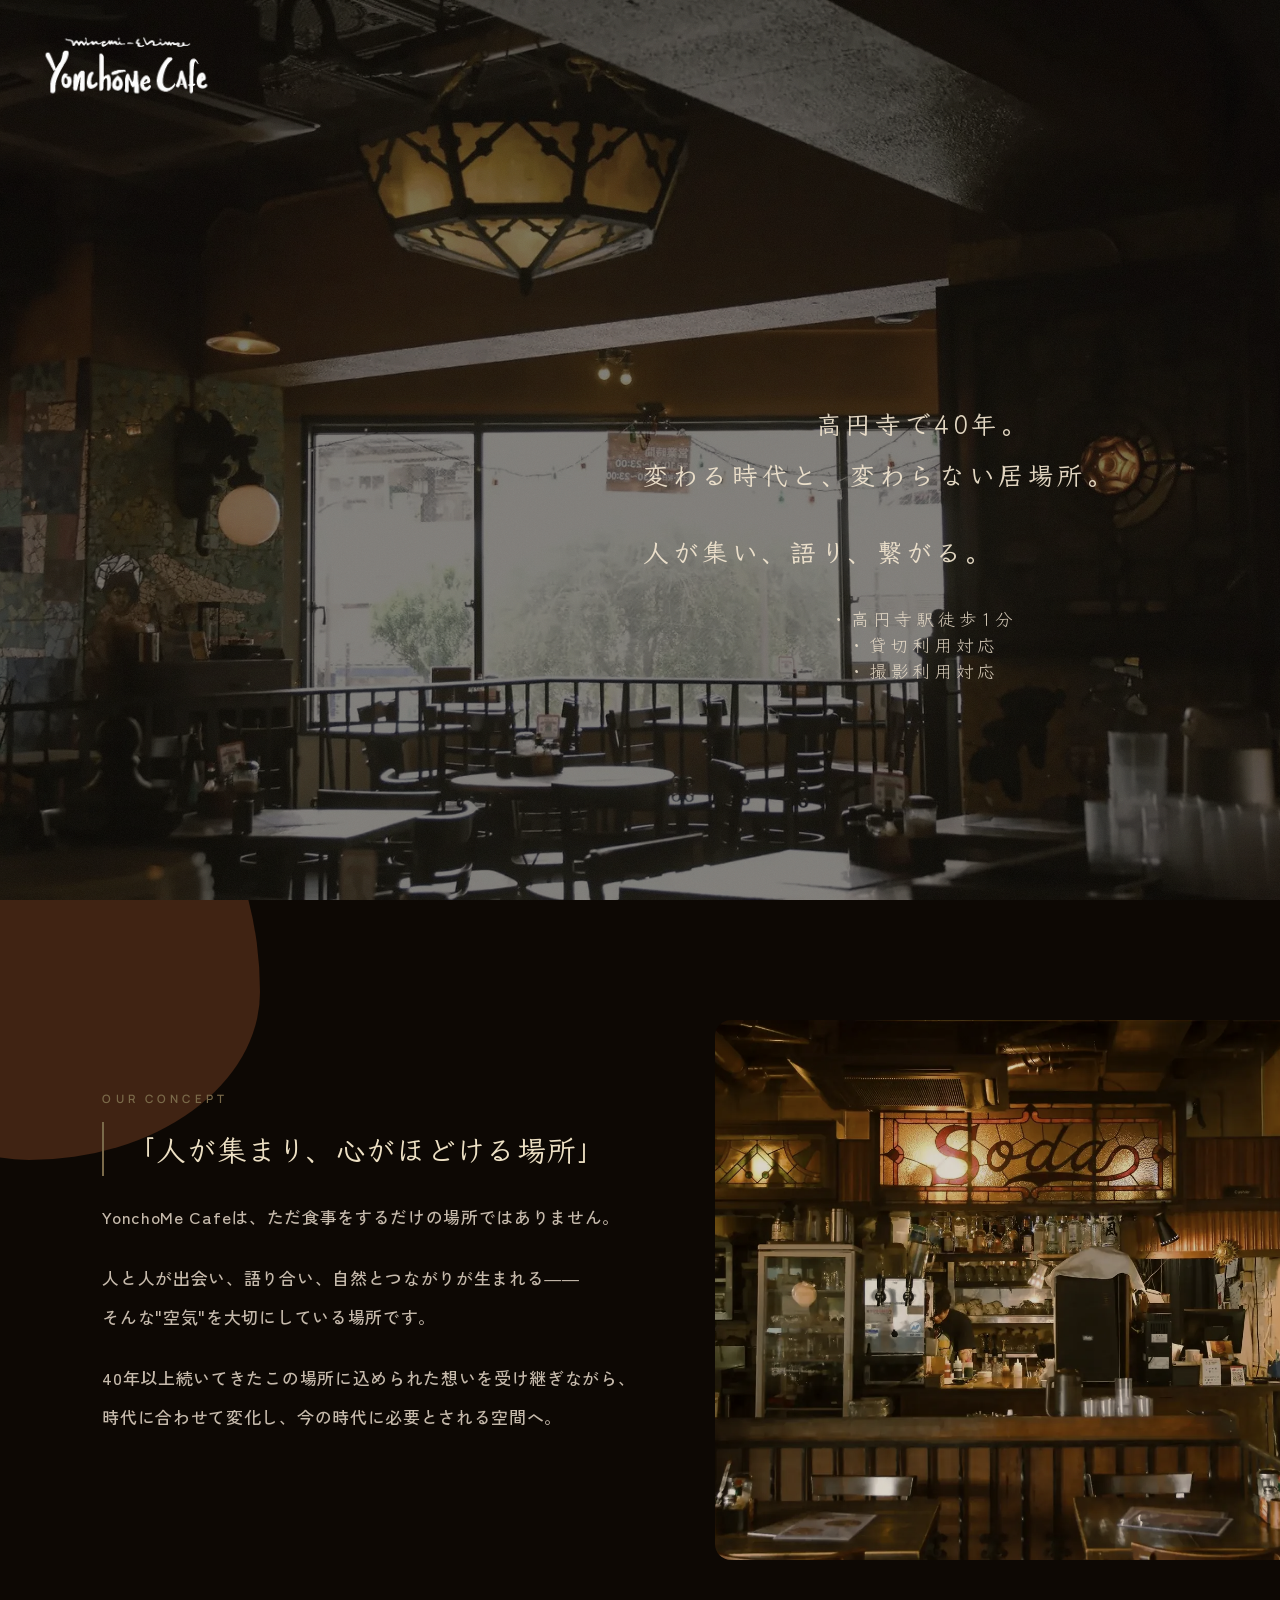
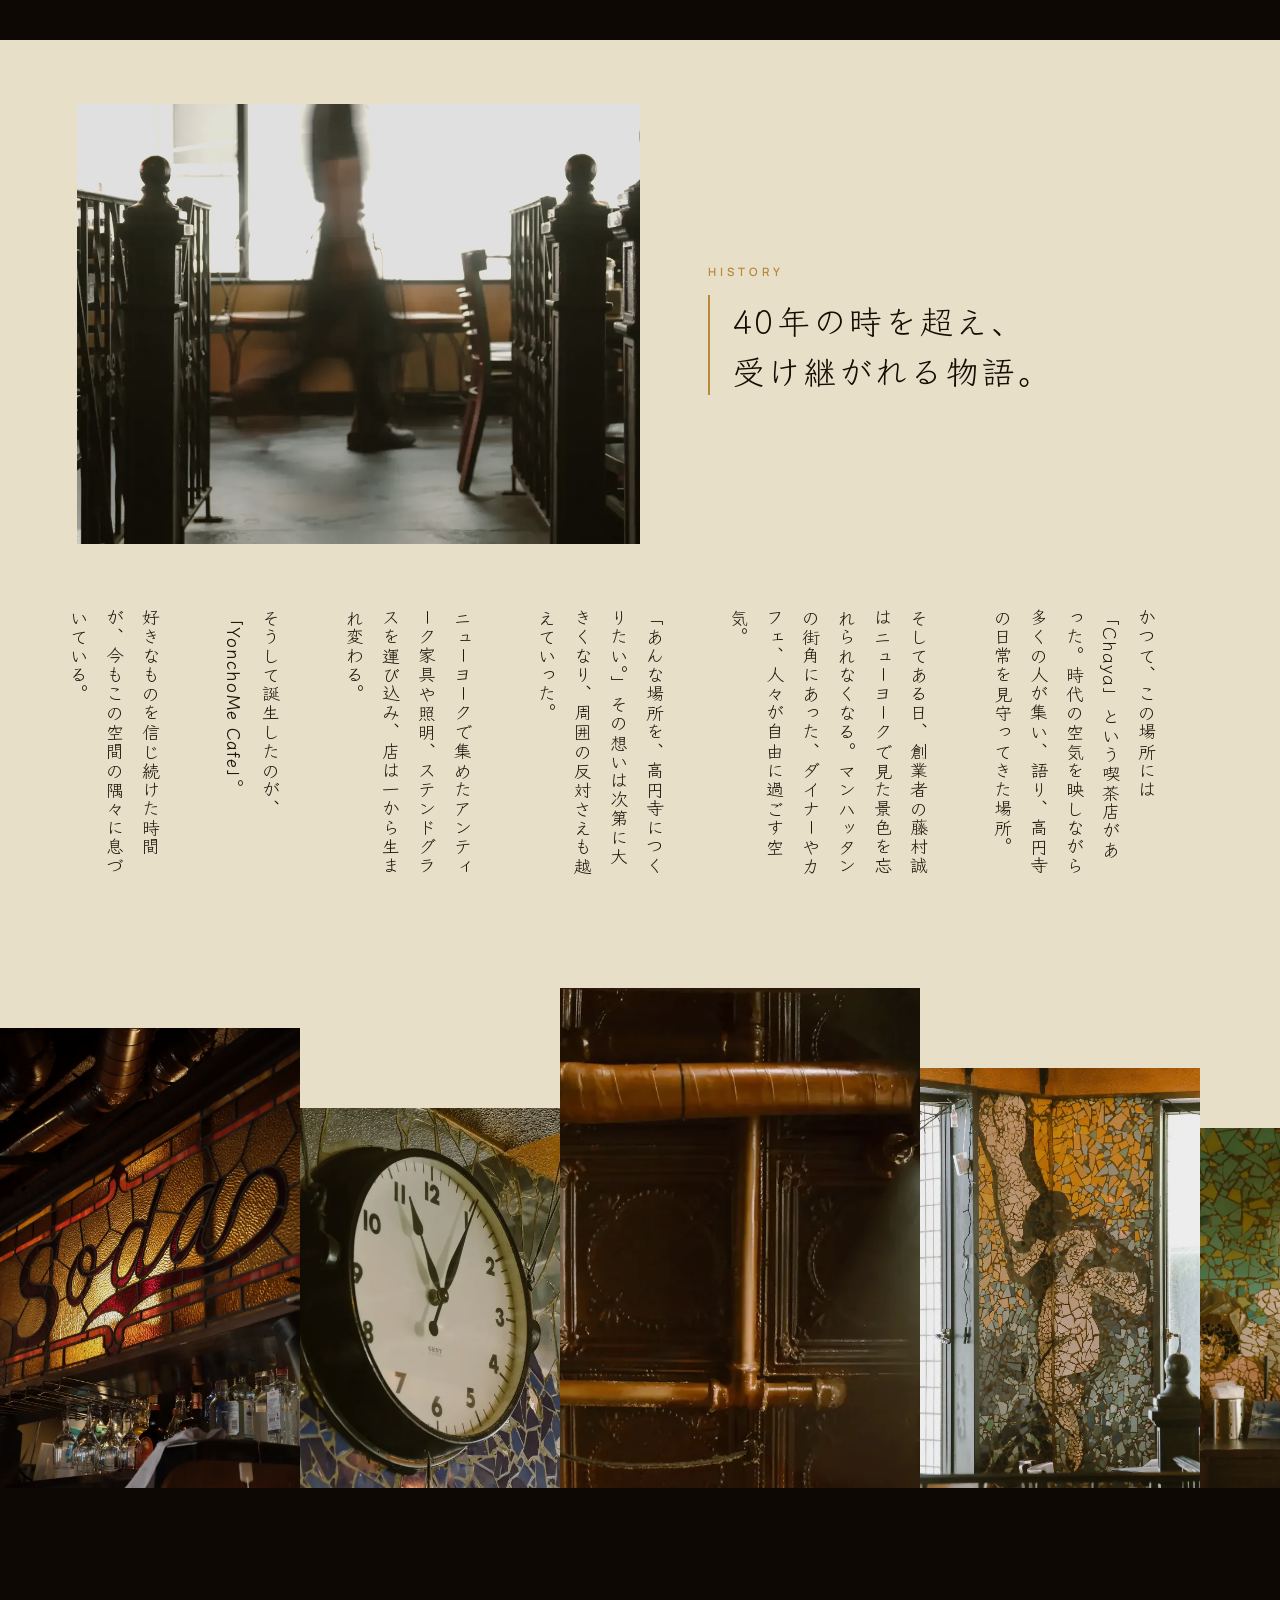
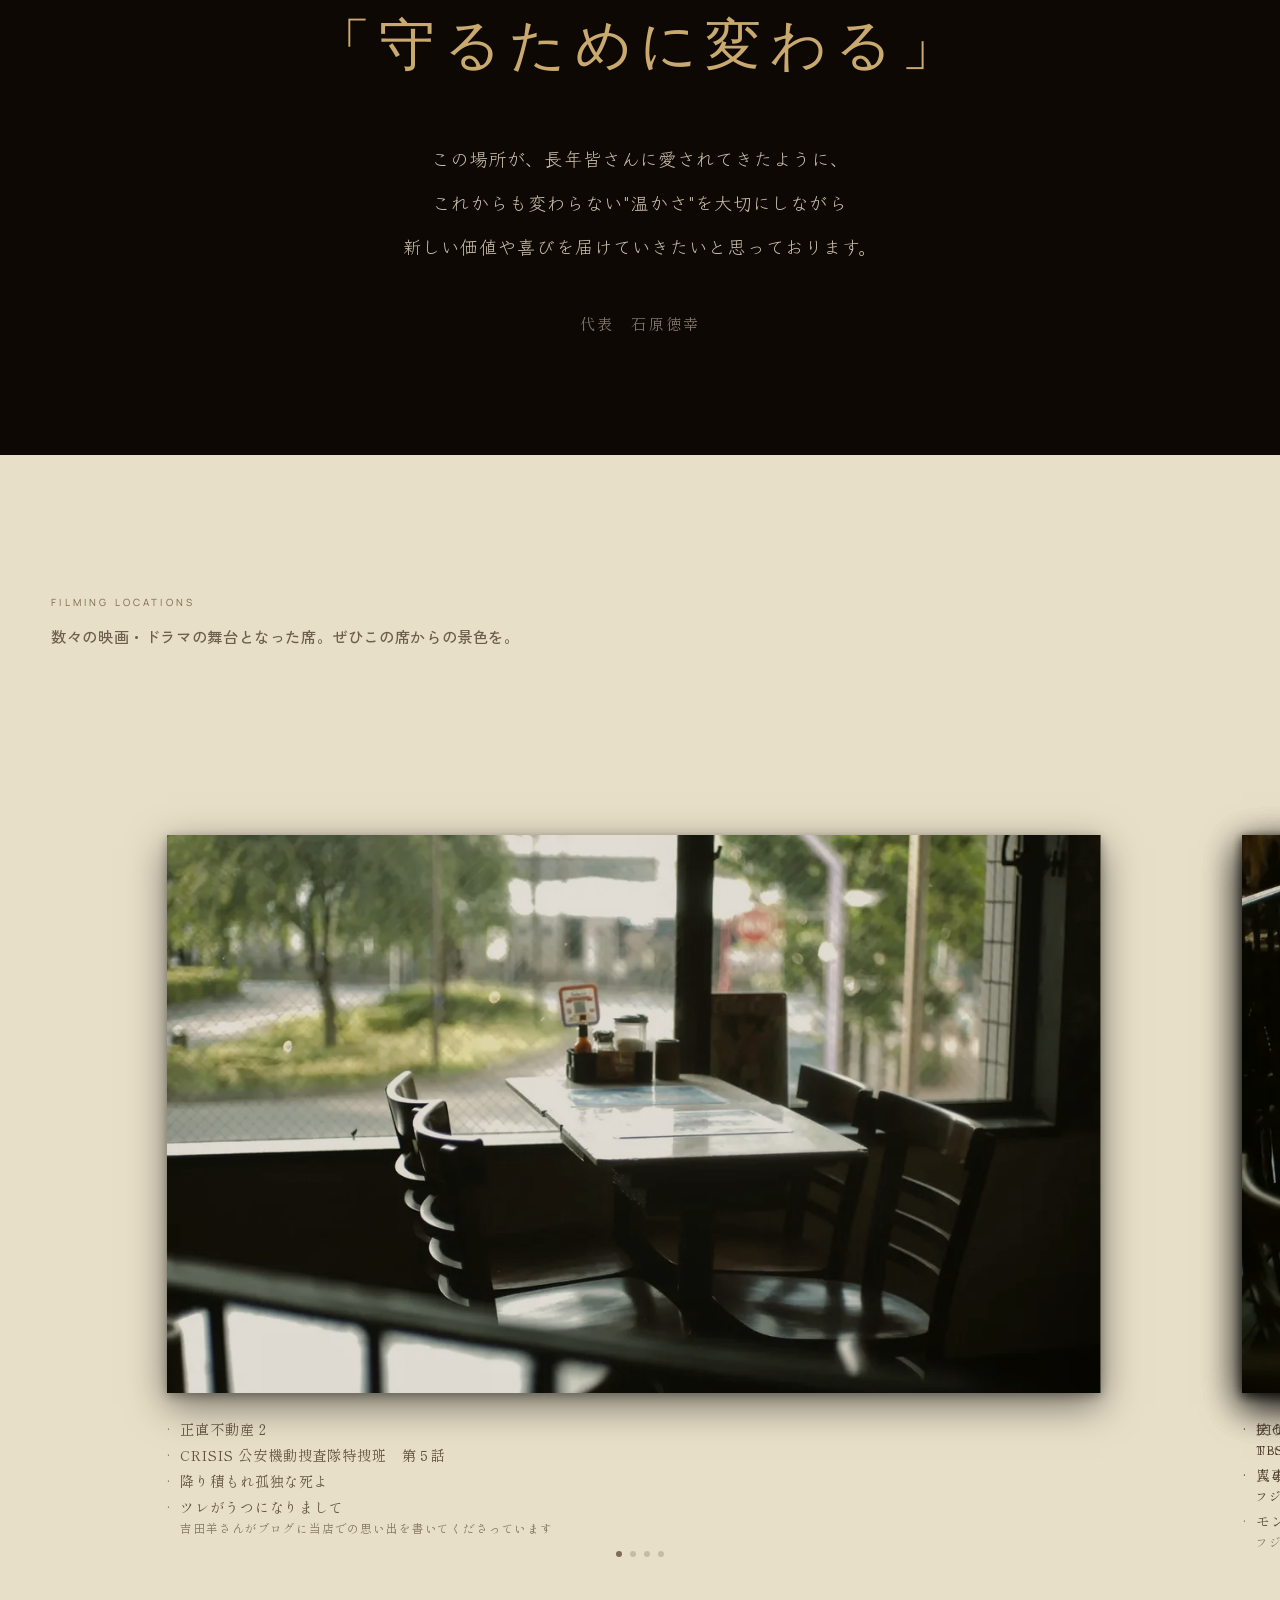
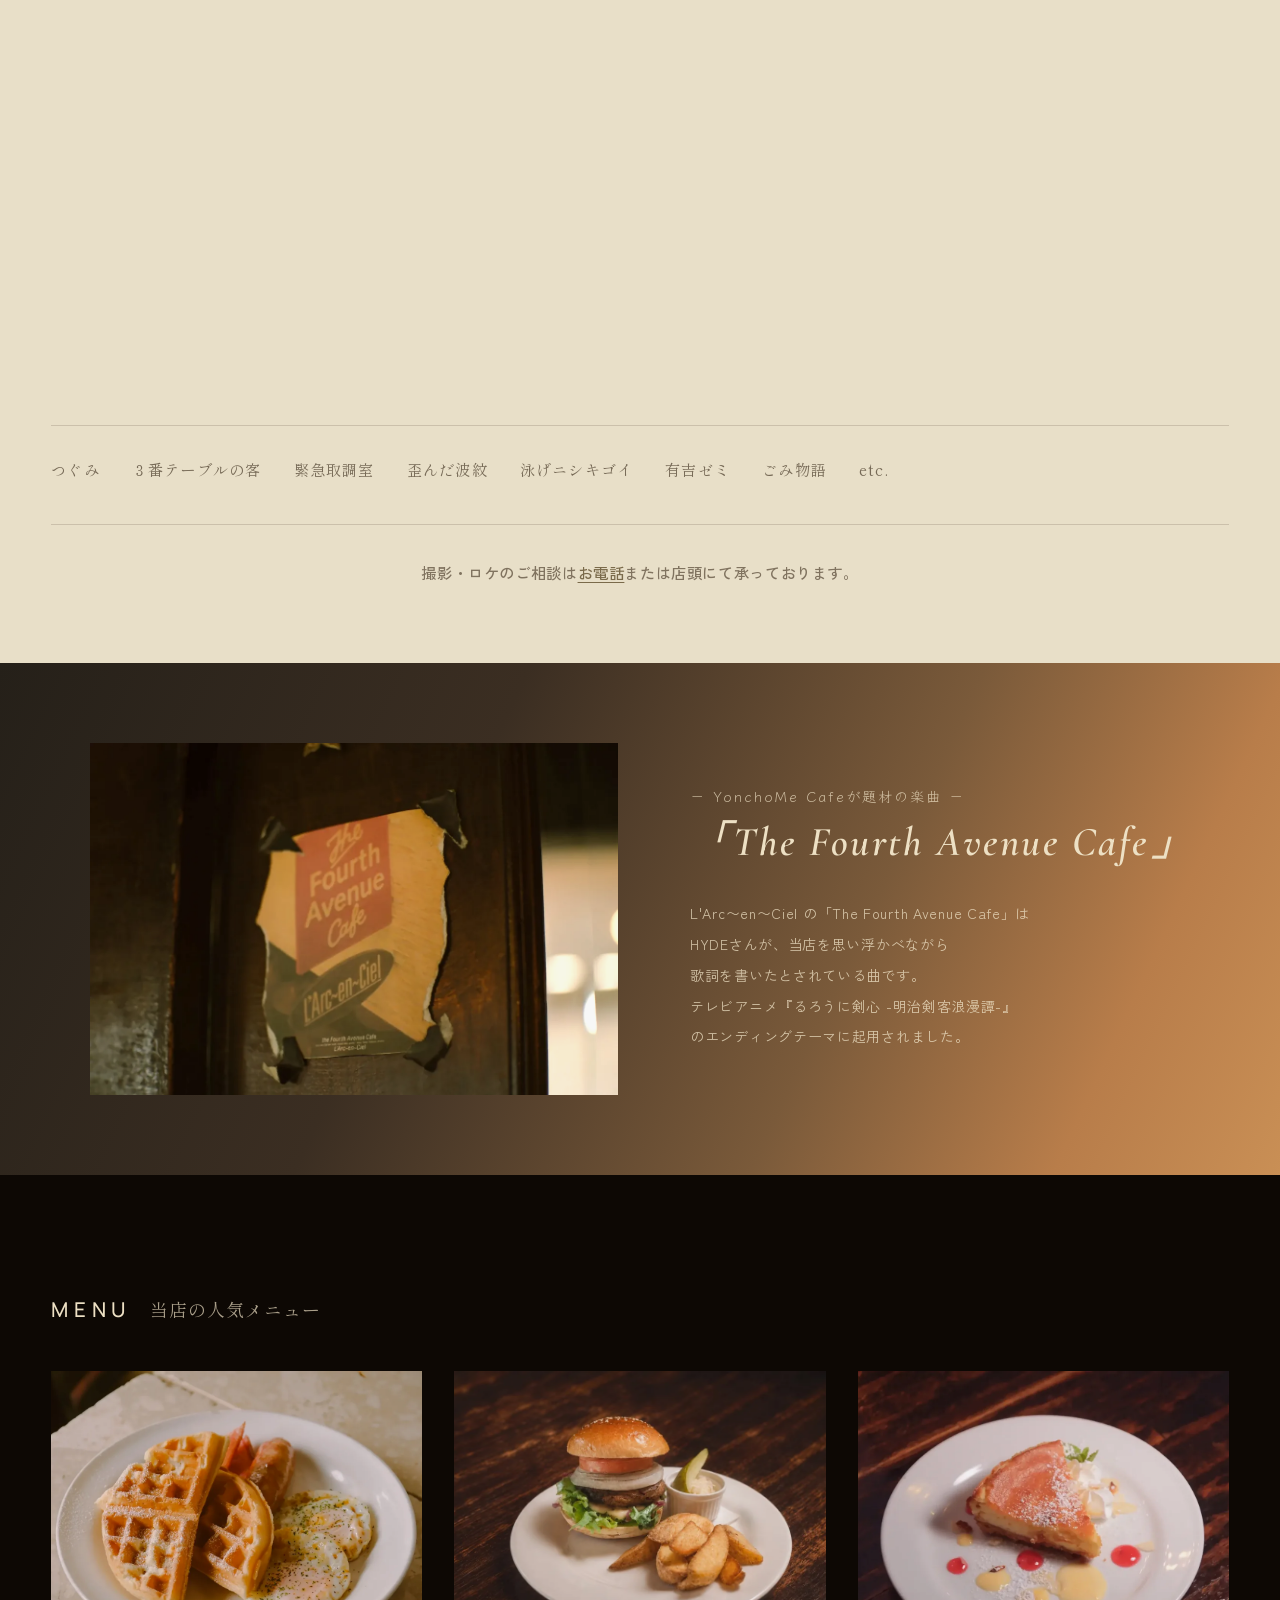
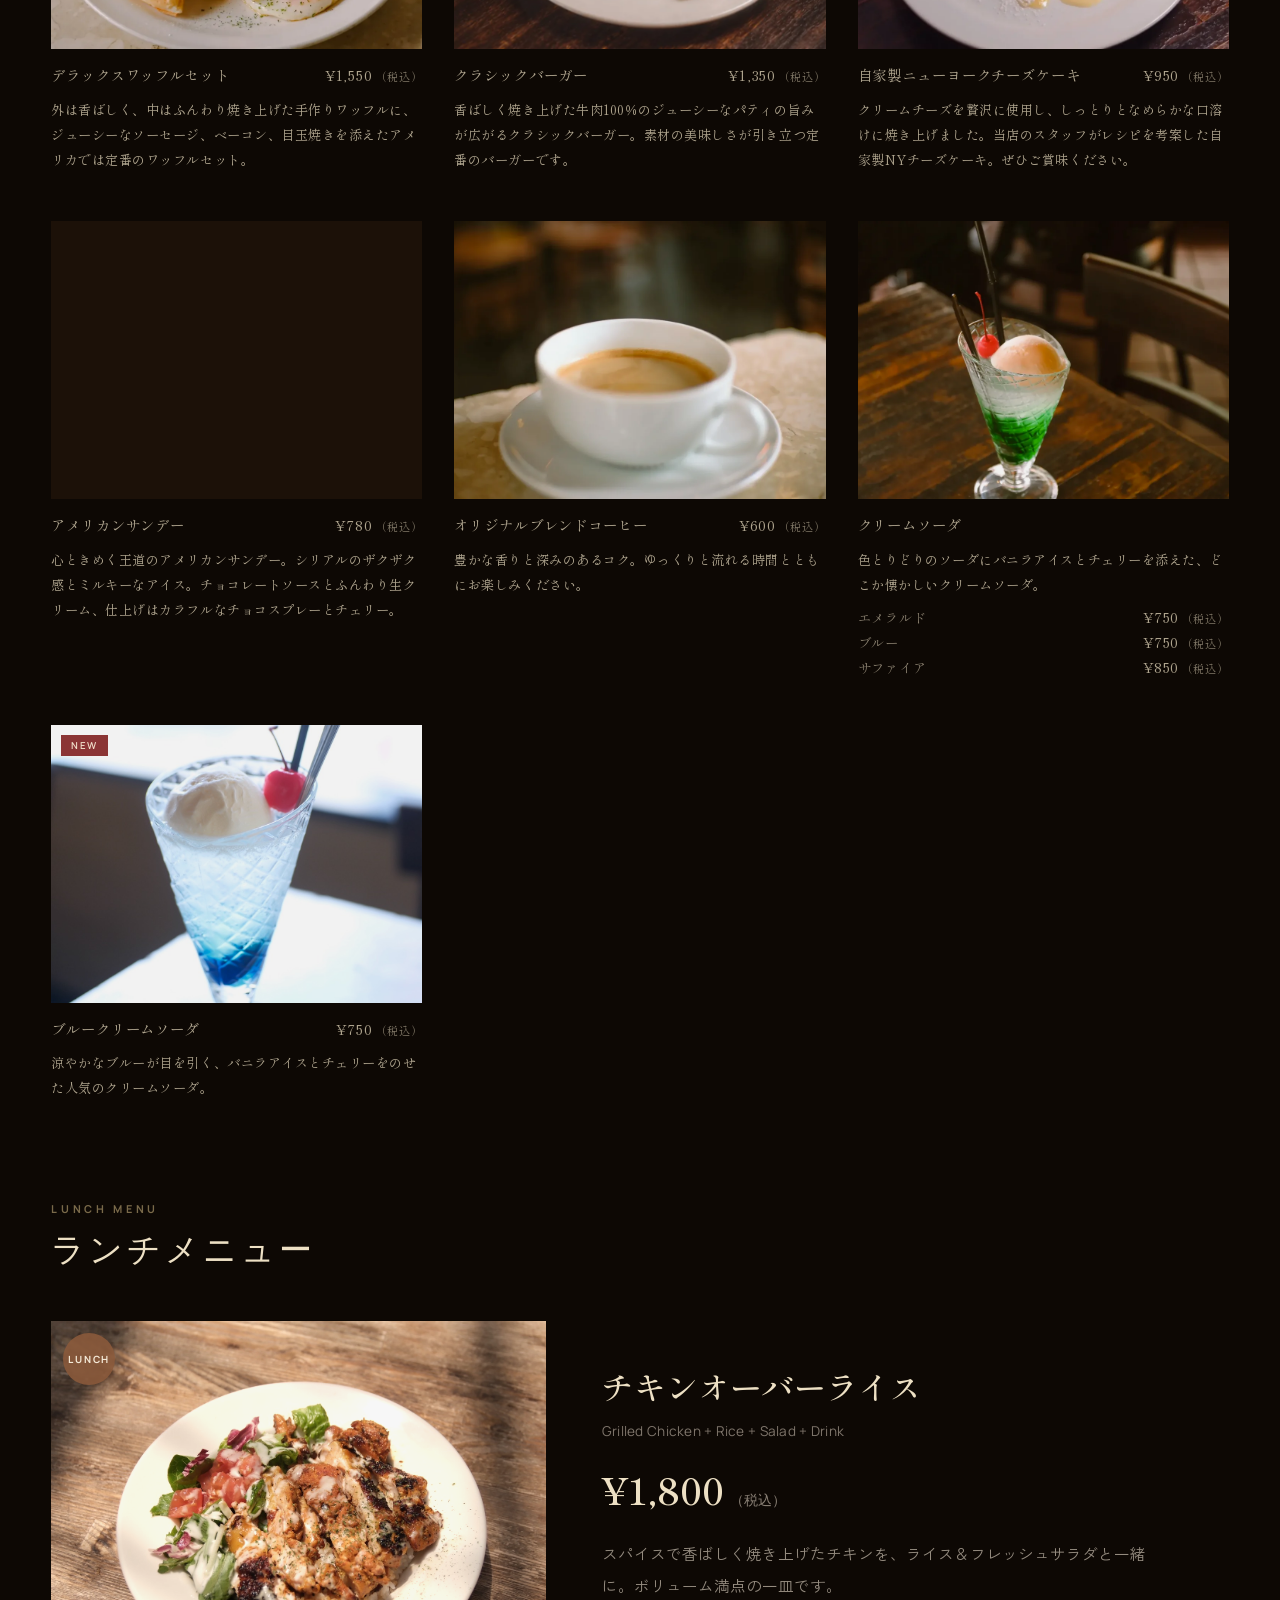
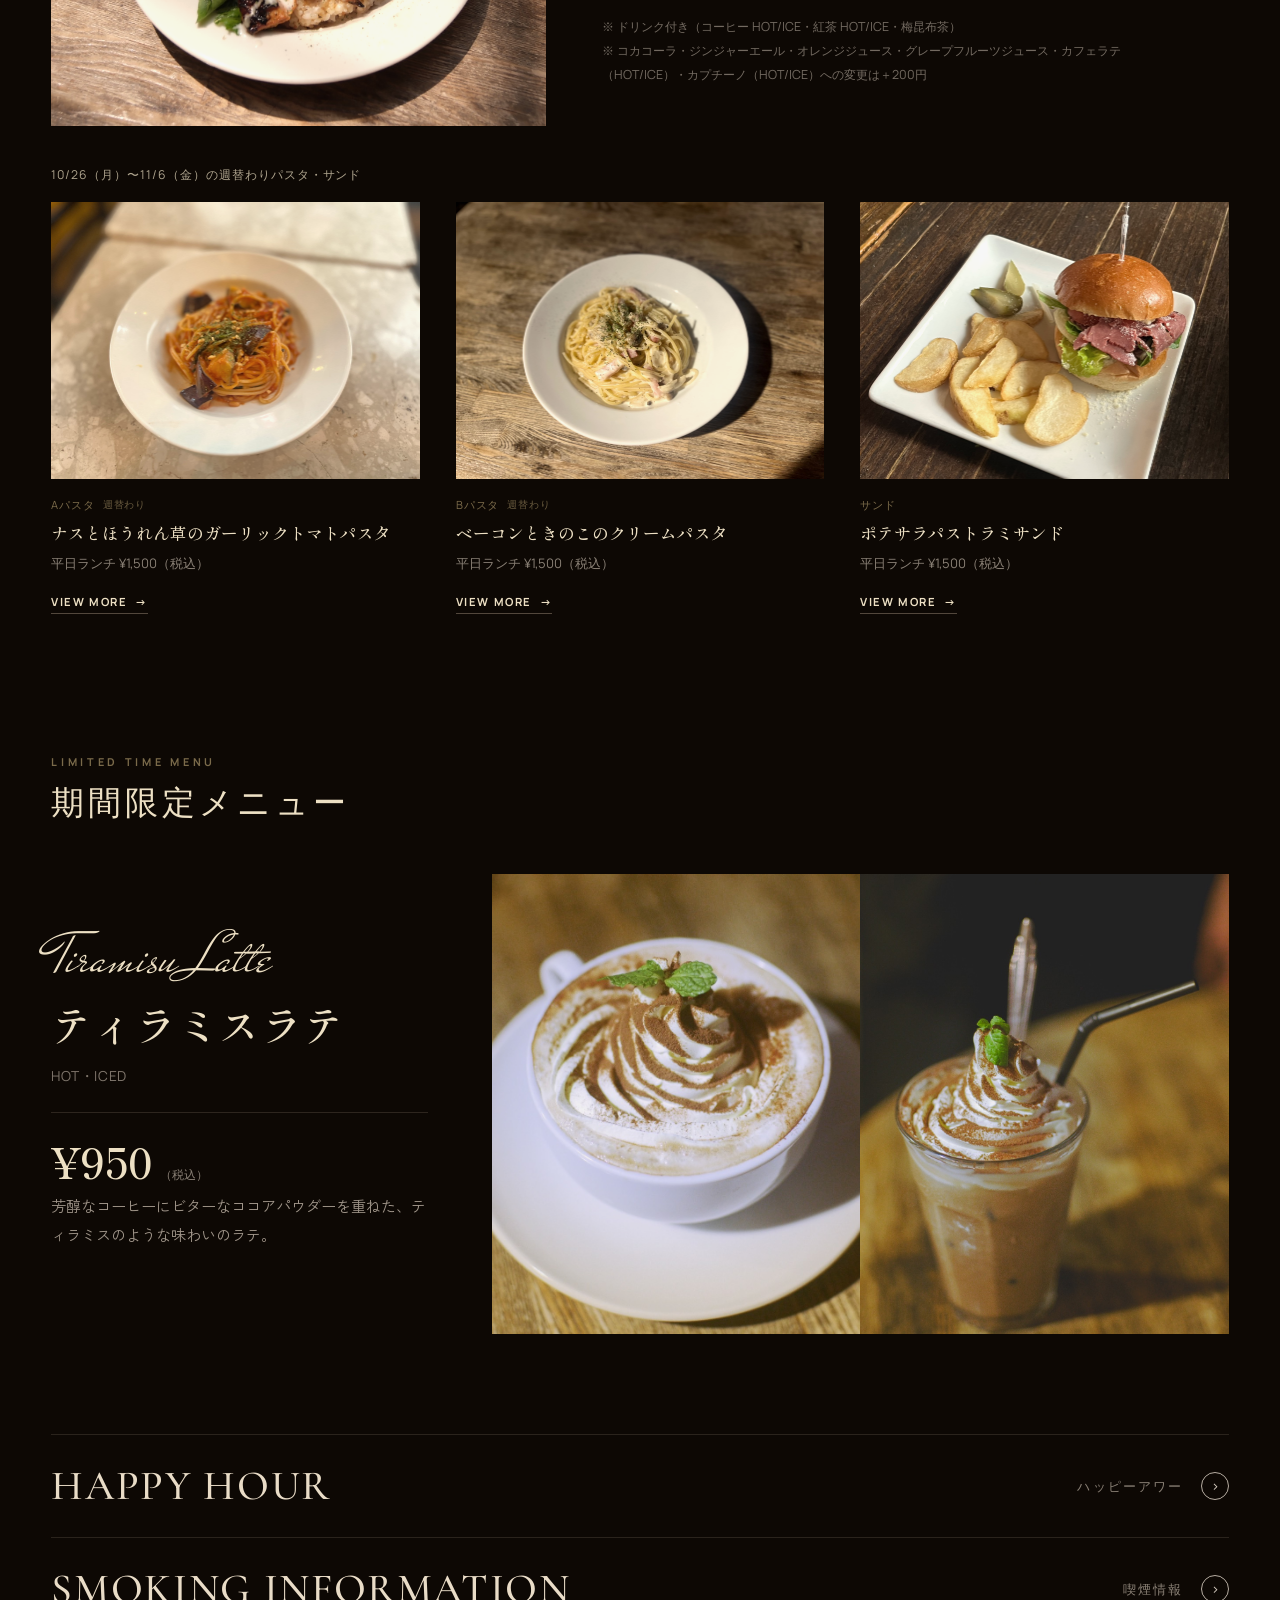
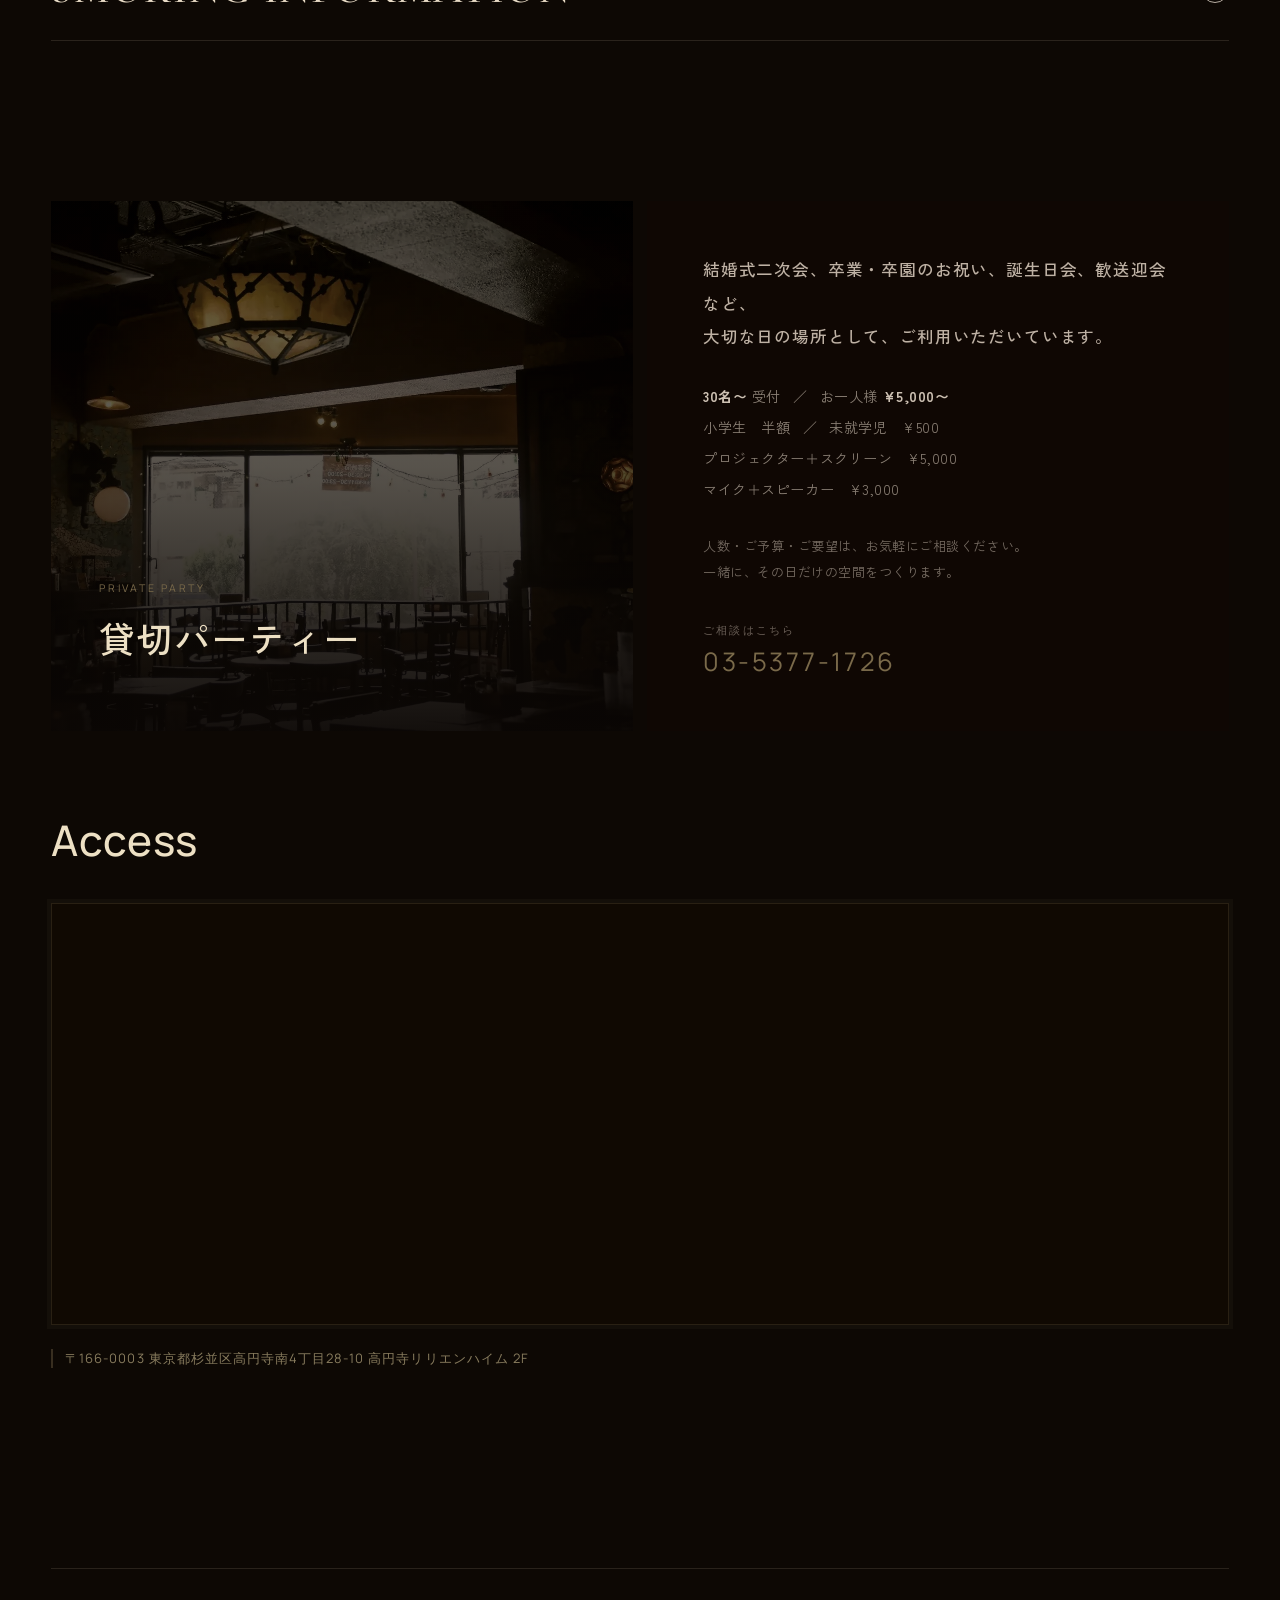
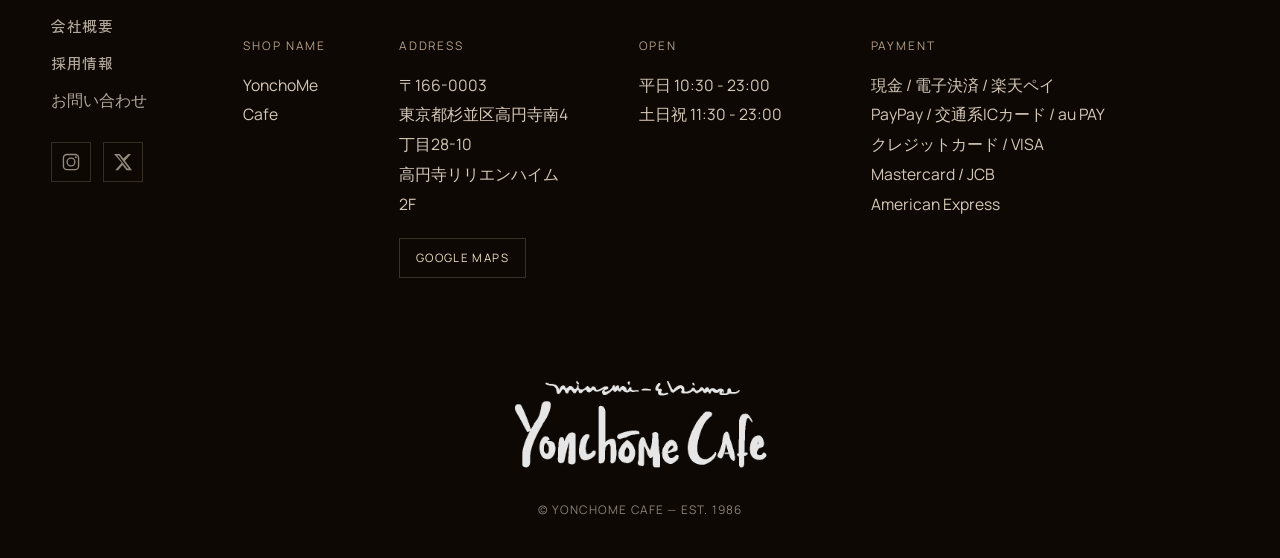
==== commit 3325f605: "週替わりランチメニューを更新（10/26〜11/6） Aパスタ・Bパスタ・サンドの内容と画像を差し替え" ====
--- a/index.html
+++ b/index.html
@@ -3785,31 +3785,31 @@
             </div>
           </article>
         </div>
-        <p class="lunch-set-period">10/13（火）〜10/23（金）の週替わりパスタ・サンド</p>
+        <p class="lunch-set-period">10/26（月）〜11/6（金）の週替わりパスタ・サンド</p>
         <div class="lunch-set-grid">
           <article class="lunch-set-card" data-open-lunch="pastaA">
-            <div class="lunch-set-card-img"><img src="./lunch-pasta-a.jpg" alt="トマトとモッツァレラチーズのパスタ" loading="lazy"></div>
+            <div class="lunch-set-card-img"><img src="./lunch-pasta-a.jpg" alt="ナスとほうれん草のガーリックトマトパスタ" loading="lazy"></div>
             <div class="lunch-set-card-body">
               <p class="lunch-set-card-kicker">Aパスタ<span class="lunch-set-card-badge">週替わり</span></p>
-              <p class="lunch-set-card-name">トマトとモッツァレラチーズのパスタ</p>
+              <p class="lunch-set-card-name">ナスとほうれん草のガーリックトマトパスタ</p>
               <p class="lunch-set-card-price">平日ランチ ¥1,500（税込）</p>
               <button type="button" class="lunch-set-card-more">VIEW MORE <span aria-hidden="true">→</span></button>
             </div>
           </article>
           <article class="lunch-set-card" data-open-lunch="pastaB">
-            <div class="lunch-set-card-img"><img src="./lunch-pasta-b.jpg" alt="スキャンピ風パスタ" loading="lazy"></div>
+            <div class="lunch-set-card-img"><img src="./lunch-pasta-b.jpg" alt="ベーコンときのこのクリームパスタ" loading="lazy"></div>
             <div class="lunch-set-card-body">
               <p class="lunch-set-card-kicker">Bパスタ<span class="lunch-set-card-badge">週替わり</span></p>
-              <p class="lunch-set-card-name">スキャンピ風パスタ</p>
+              <p class="lunch-set-card-name">ベーコンときのこのクリームパスタ</p>
               <p class="lunch-set-card-price">平日ランチ ¥1,500（税込）</p>
               <button type="button" class="lunch-set-card-more">VIEW MORE <span aria-hidden="true">→</span></button>
             </div>
           </article>
           <article class="lunch-set-card" data-open-lunch="sand">
-            <div class="lunch-set-card-img is-contain"><img src="./lunch-sand.jpg" alt="カラマリサンド" loading="lazy"></div>
+            <div class="lunch-set-card-img is-contain"><img src="./lunch-sand.jpg" alt="ポテサラパストラミサンド" loading="lazy"></div>
             <div class="lunch-set-card-body">
               <p class="lunch-set-card-kicker">サンド</p>
-              <p class="lunch-set-card-name">カラマリサンド</p>
+              <p class="lunch-set-card-name">ポテサラパストラミサンド</p>
               <p class="lunch-set-card-price">平日ランチ ¥1,500（税込）</p>
               <button type="button" class="lunch-set-card-more">VIEW MORE <span aria-hidden="true">→</span></button>
             </div>
@@ -4193,7 +4193,7 @@
       const LUNCH_SET_ITEMS = {
         pastaA: {
           label: { ja: 'Aパスタ', en: 'Pasta A', zhcn: 'A意面', zhtw: 'A義大利麵', ko: 'A파스타' },
-          title: { ja: 'トマトとモッツァレラチーズのパスタ', en: 'Tomato & Mozzarella Cheese Pasta', zhcn: '番茄马苏里拉奶酪意面', zhtw: '番茄莫札瑞拉起司義大利麵', ko: '토마토 모짜렐라 치즈 파스타' },
+          title: { ja: 'ナスとほうれん草のガーリックトマトパスタ', en: 'Eggplant & Spinach Garlic Tomato Pasta', zhcn: '茄子菠菜蒜香番茄意面', zhtw: '茄子菠菜蒜香番茄義大利麵', ko: '가지와 시금치 갈릭 토마토 파스타' },
           subtitle: 'Weekday Lunch',
           image: './lunch-pasta-a.jpg',
           modalImage: './lunch-pasta-a.jpg',
@@ -4216,7 +4216,7 @@
         },
         pastaB: {
           label: { ja: 'Bパスタ', en: 'Pasta B', zhcn: 'B意面', zhtw: 'B義大利麵', ko: 'B파스타' },
-          title: { ja: 'スキャンピ風パスタ', en: 'Shrimp Scampi Pasta', zhcn: '虾仁意面（斯坎皮风味）', zhtw: '蝦仁義大利麵（斯坎皮風味）', ko: '스캄피 스타일 새우 파스타' },
+          title: { ja: 'ベーコンときのこのクリームパスタ', en: 'Bacon & Mushroom Cream Pasta', zhcn: '培根蘑菇奶油意面', zhtw: '培根蘑菇奶油義大利麵', ko: '베이컨 버섯 크림 파스타' },
           subtitle: 'Weekday Lunch',
           image: './lunch-pasta-b.jpg',
           modalImage: './lunch-pasta-b.jpg',
@@ -4239,7 +4239,7 @@
         },
         sand: {
           label: { ja: 'サンド', en: 'Sandwich', zhcn: '三明治', zhtw: '三明治', ko: '샌드위치' },
-          title: { ja: 'カラマリサンド', en: 'Calamari Sandwich', zhcn: '鱿鱼圈三明治', zhtw: '花枝圈三明治', ko: '칼라마리 샌드위치' },
+          title: { ja: 'ポテサラパストラミサンド', en: 'Pastrami Sandwich with Potato Salad', zhcn: '烟熏牛肉三明治配土豆沙拉', zhtw: '燻牛肉三明治配馬鈴薯沙拉', ko: '포테이토 샐러드 파스트라미 샌드위치' },
           subtitle: 'Weekday Lunch',
           imgFit: 'contain',
           image: './lunch-sand.jpg',
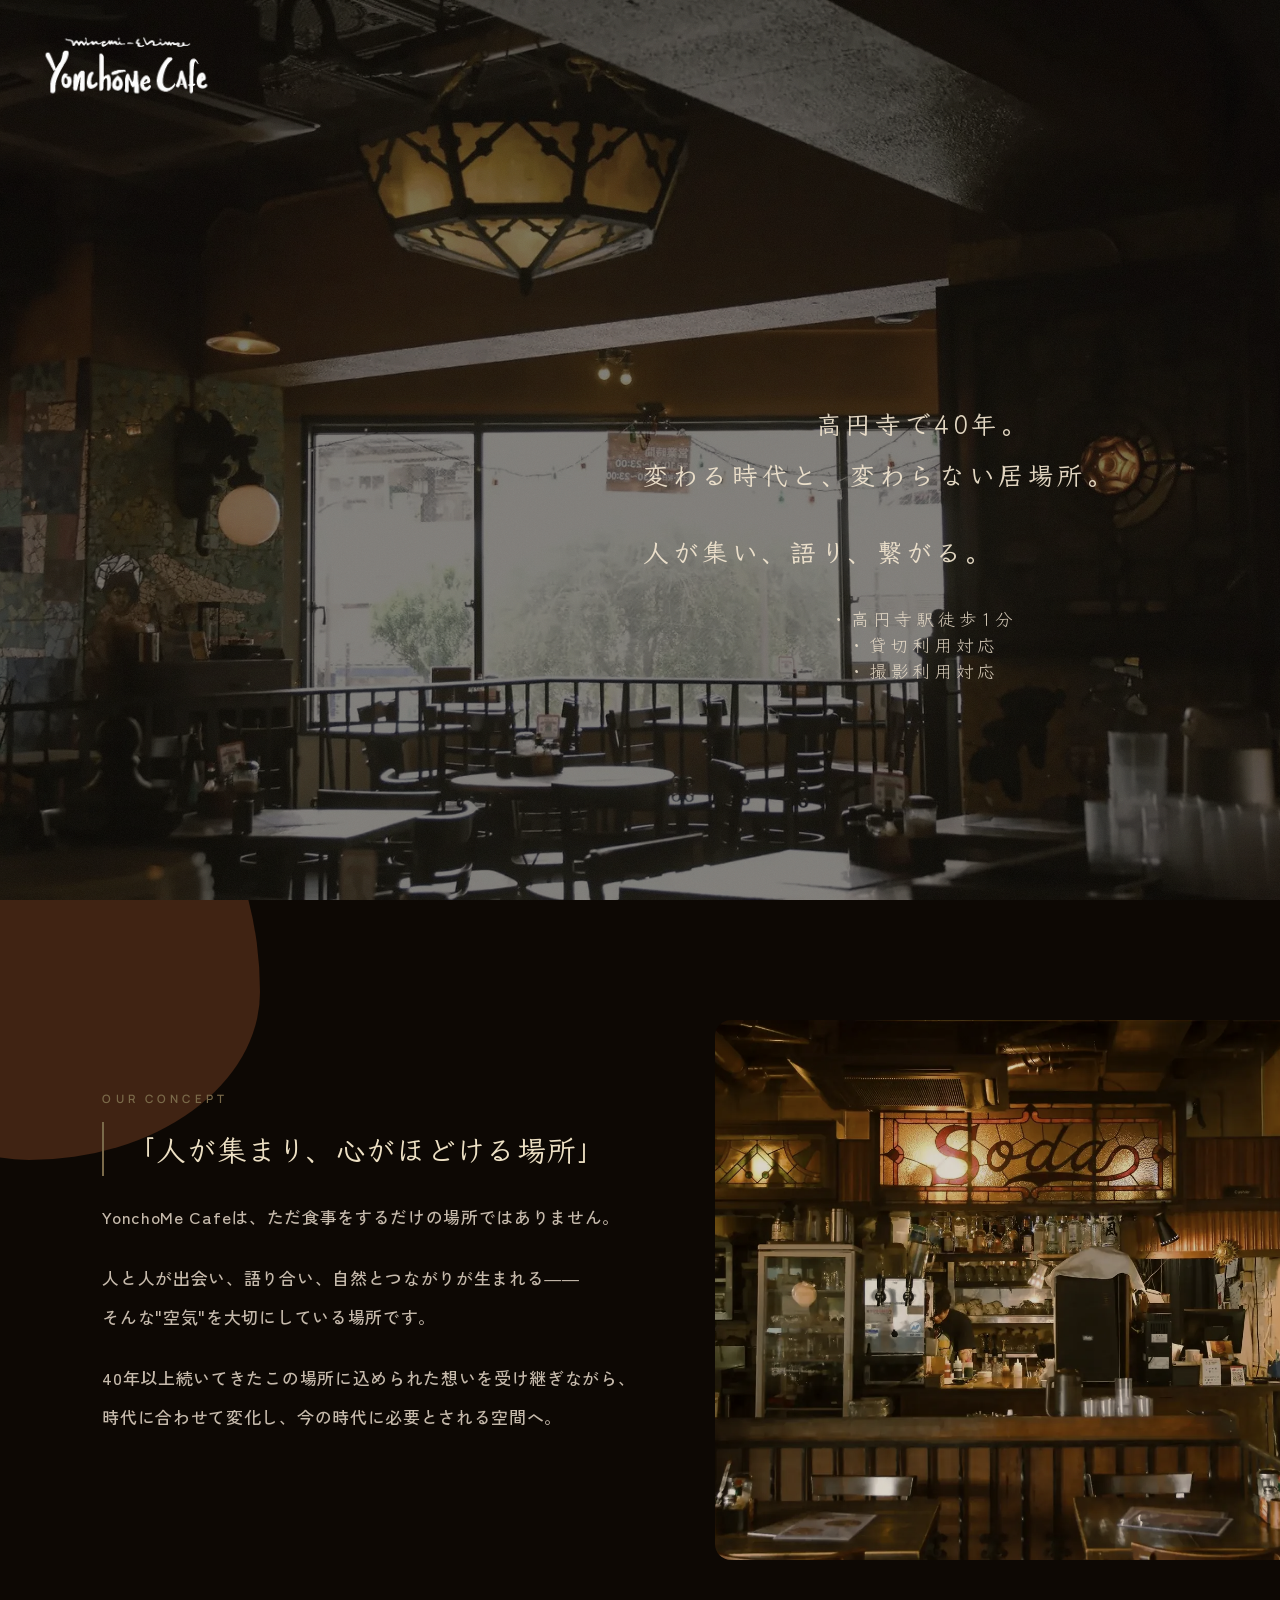
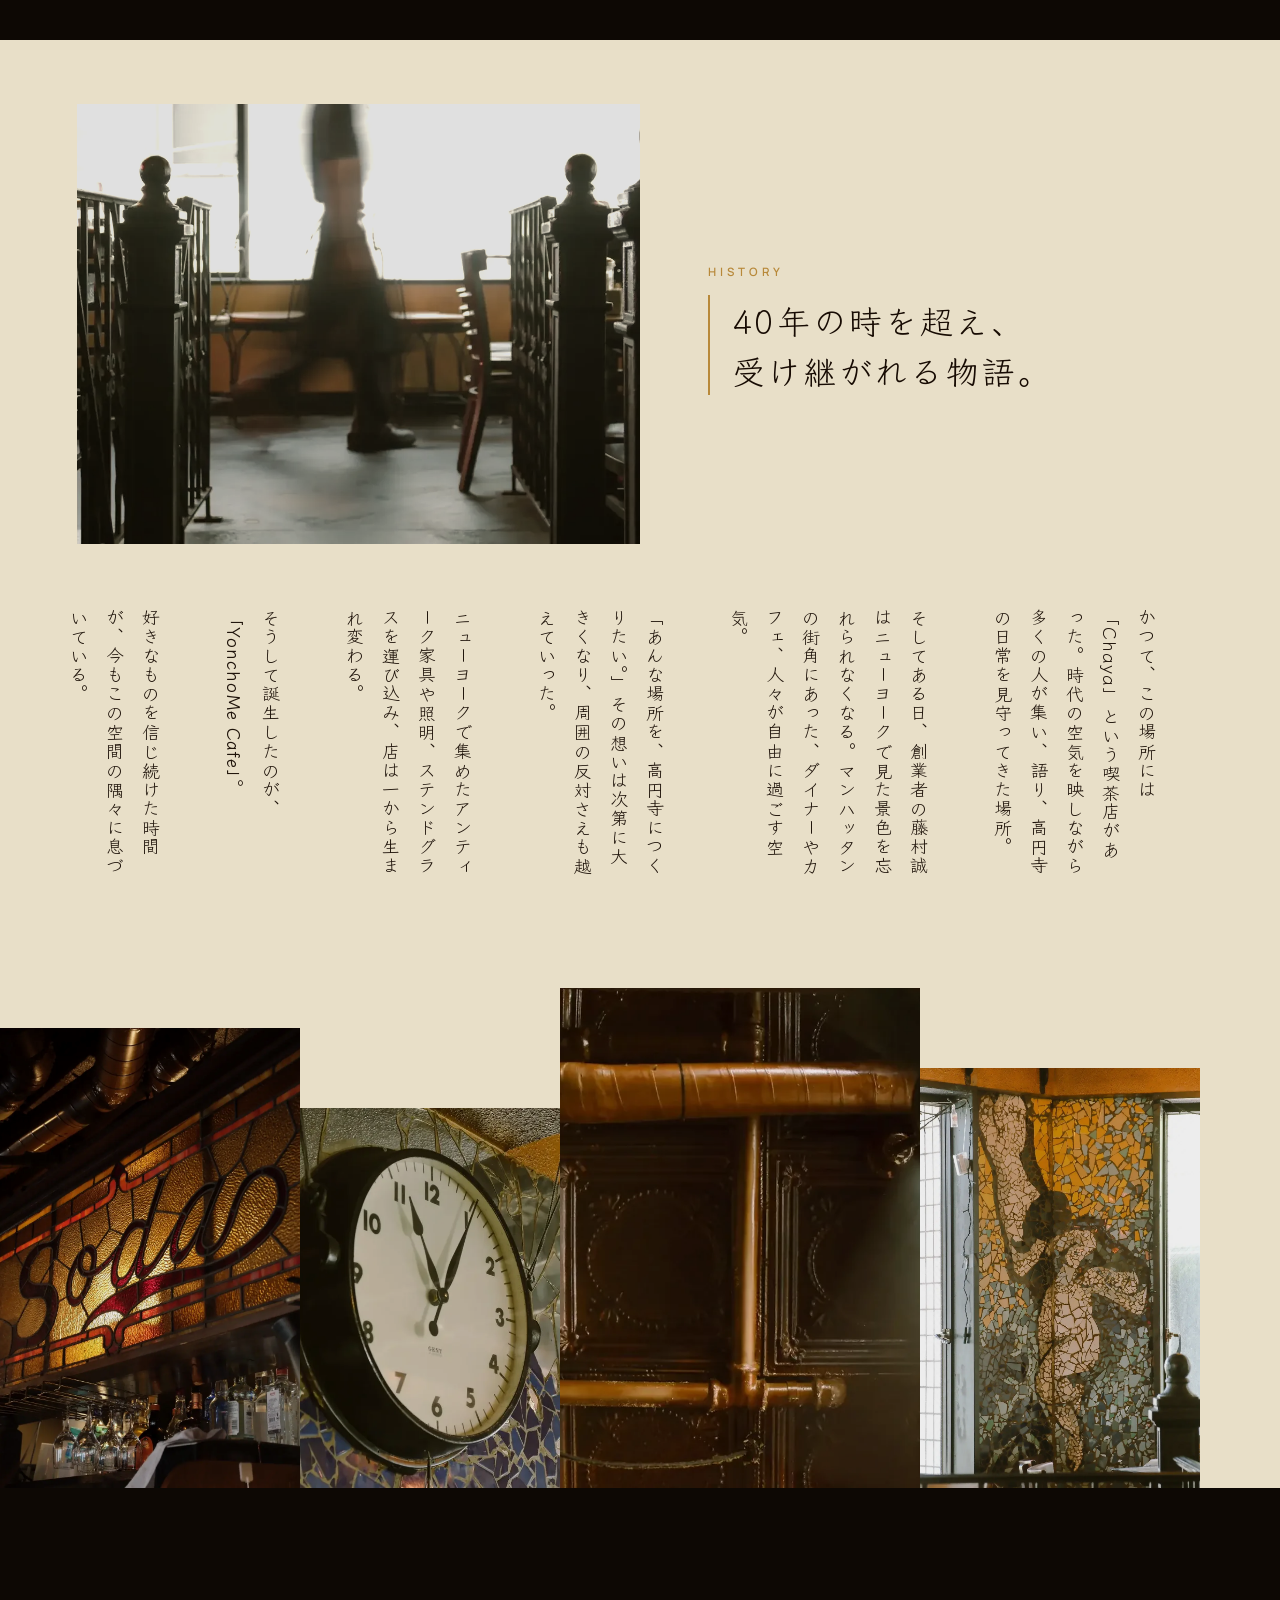
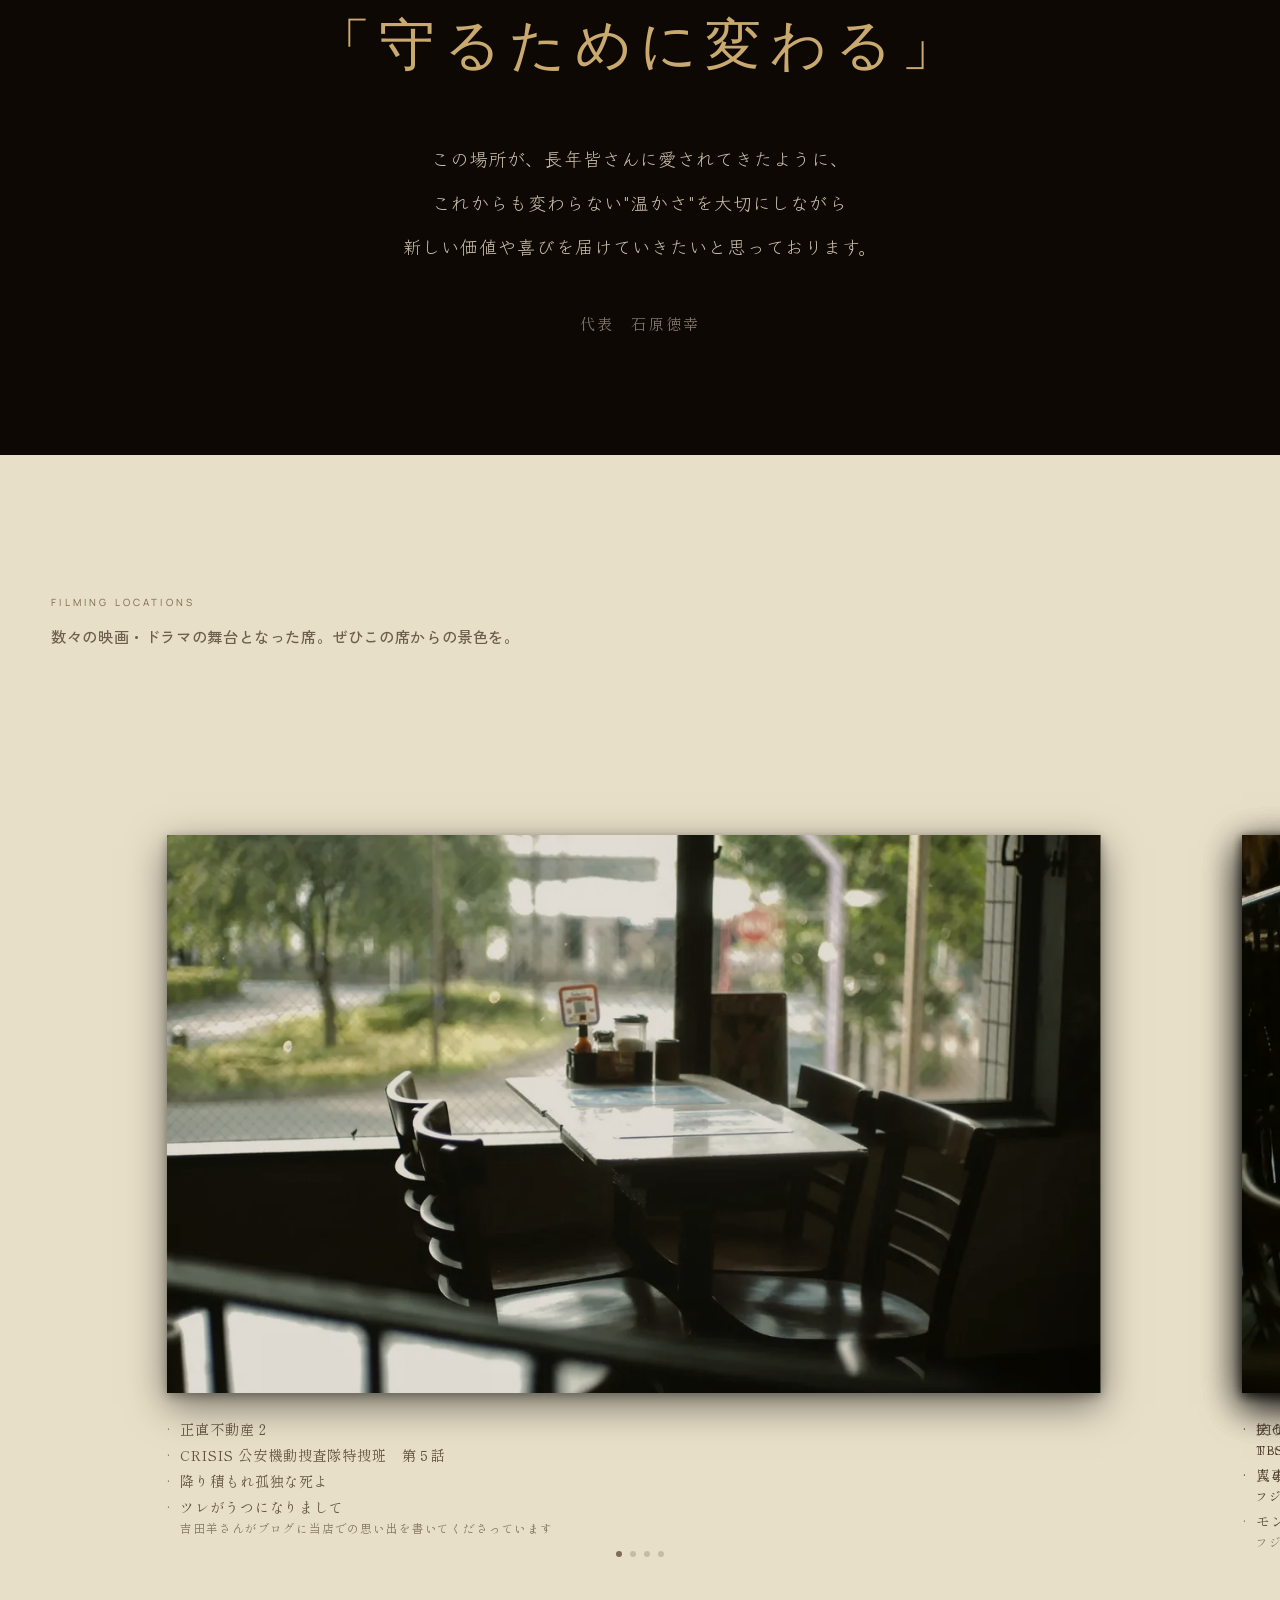
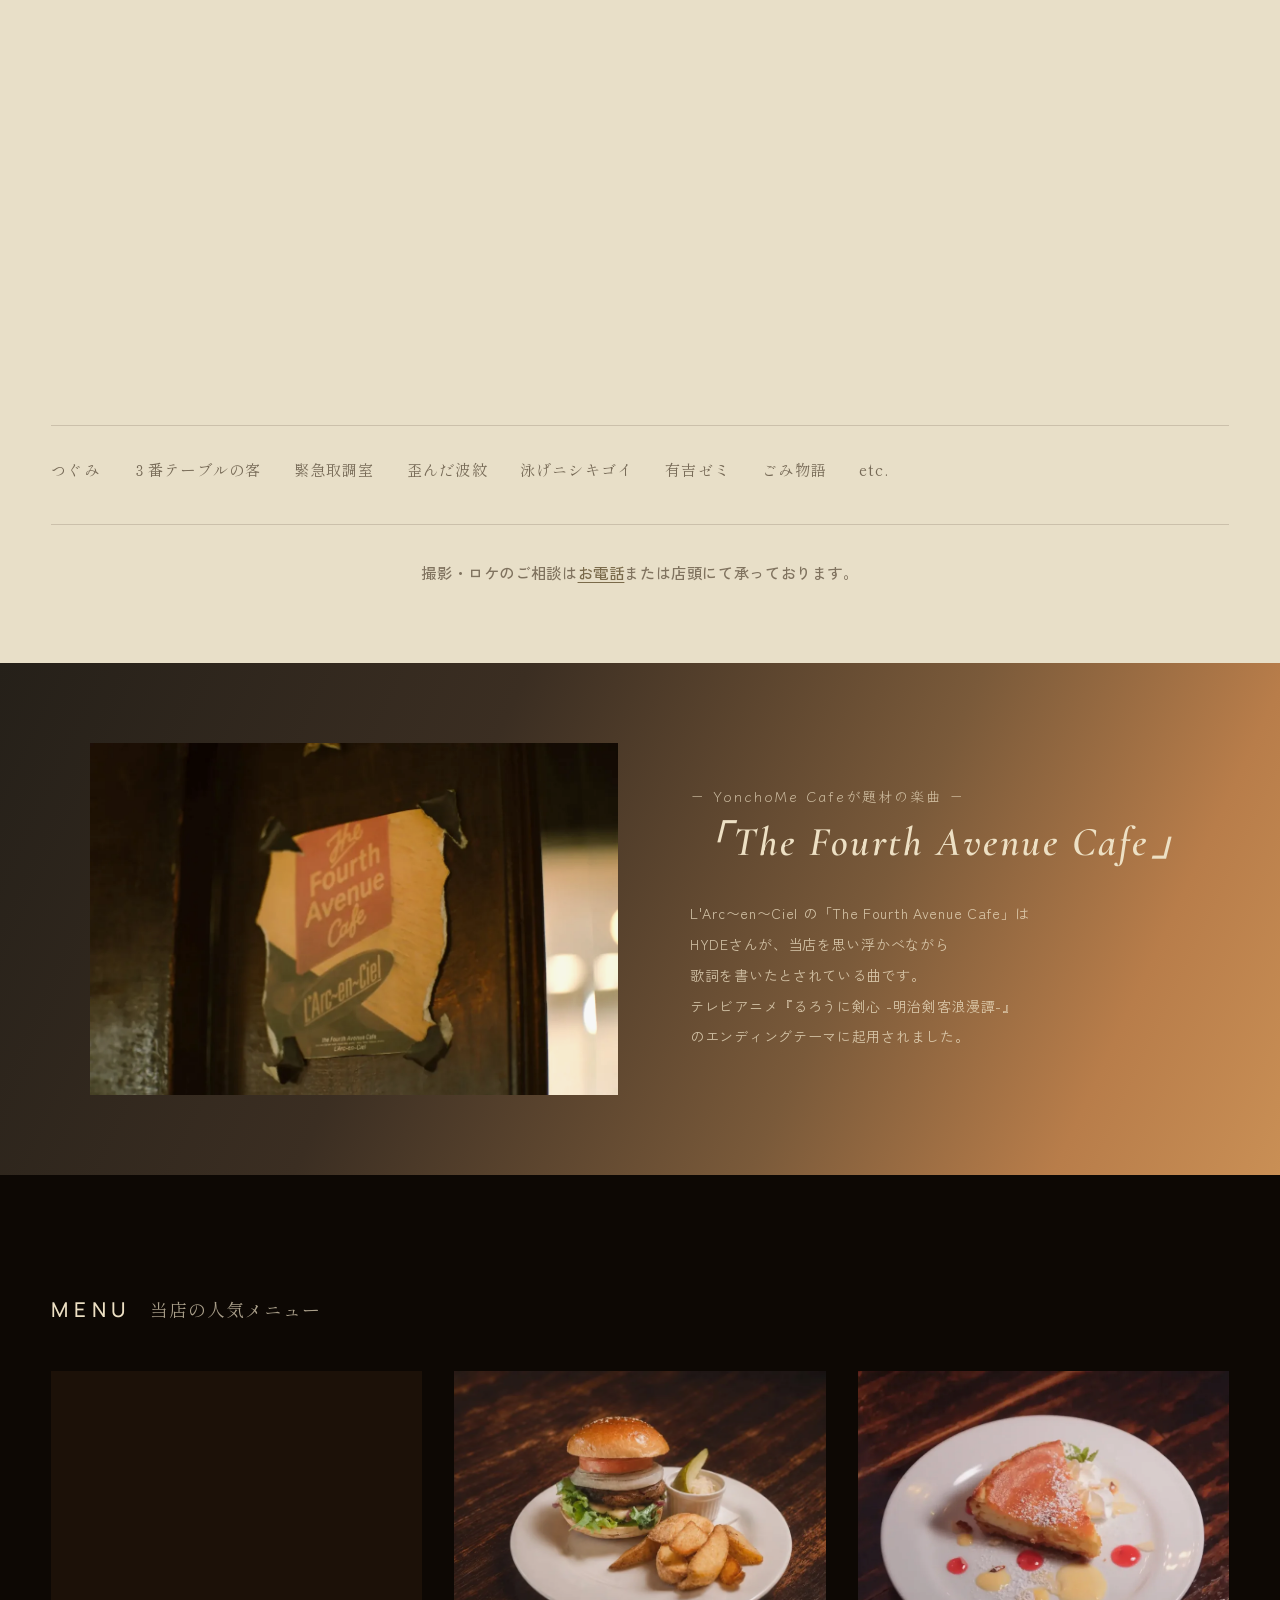
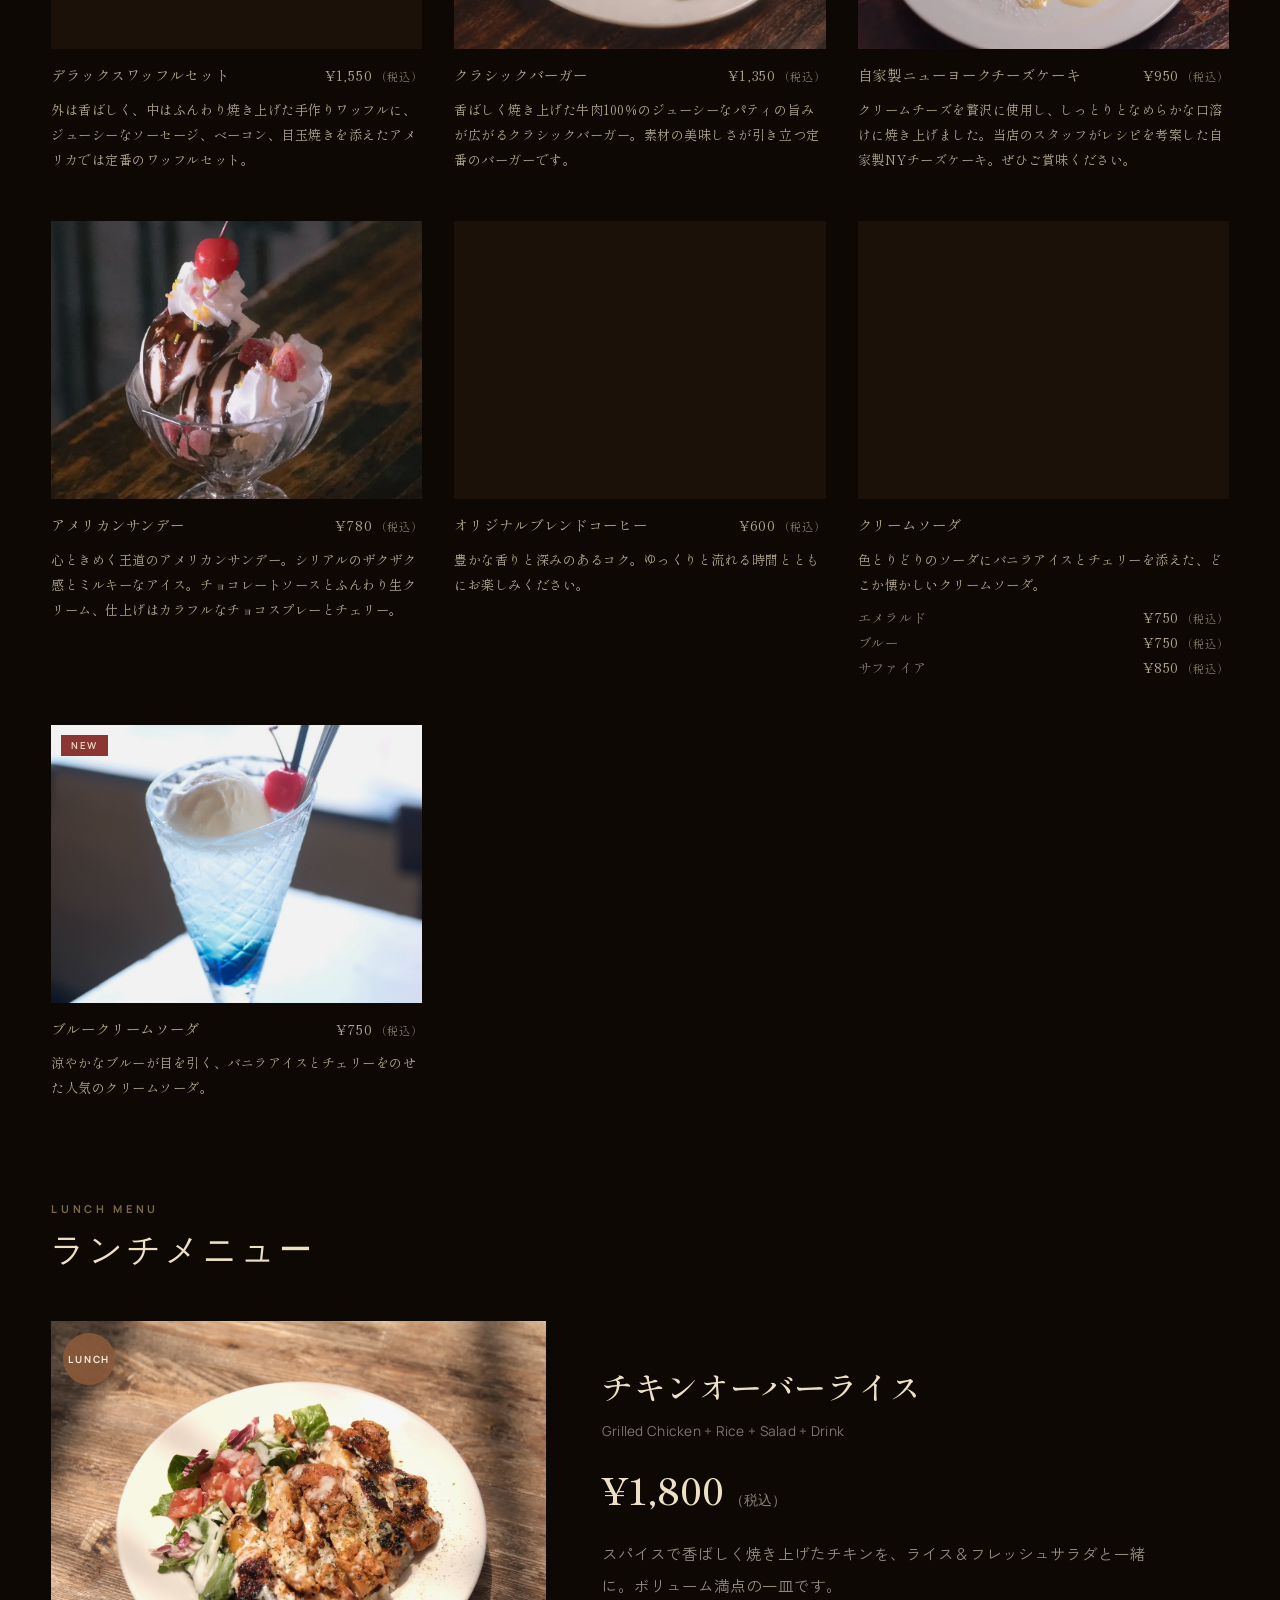
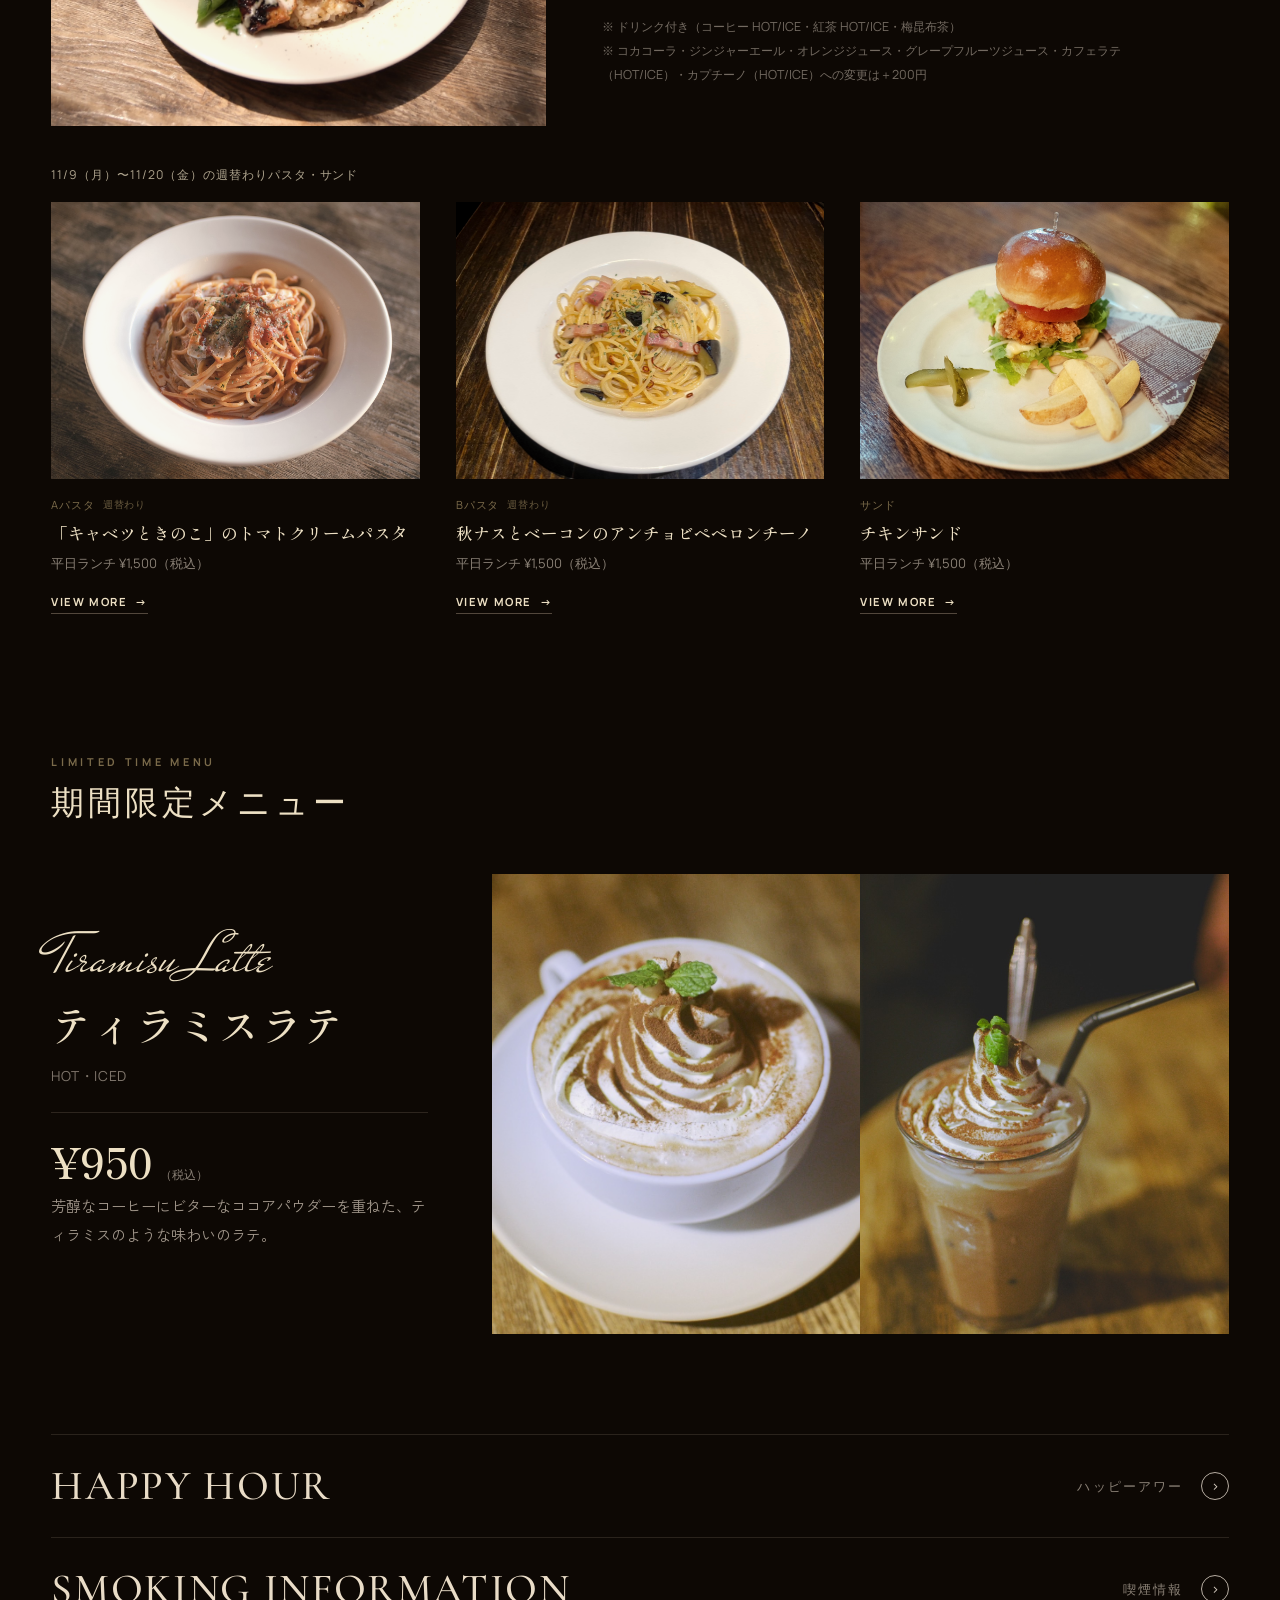
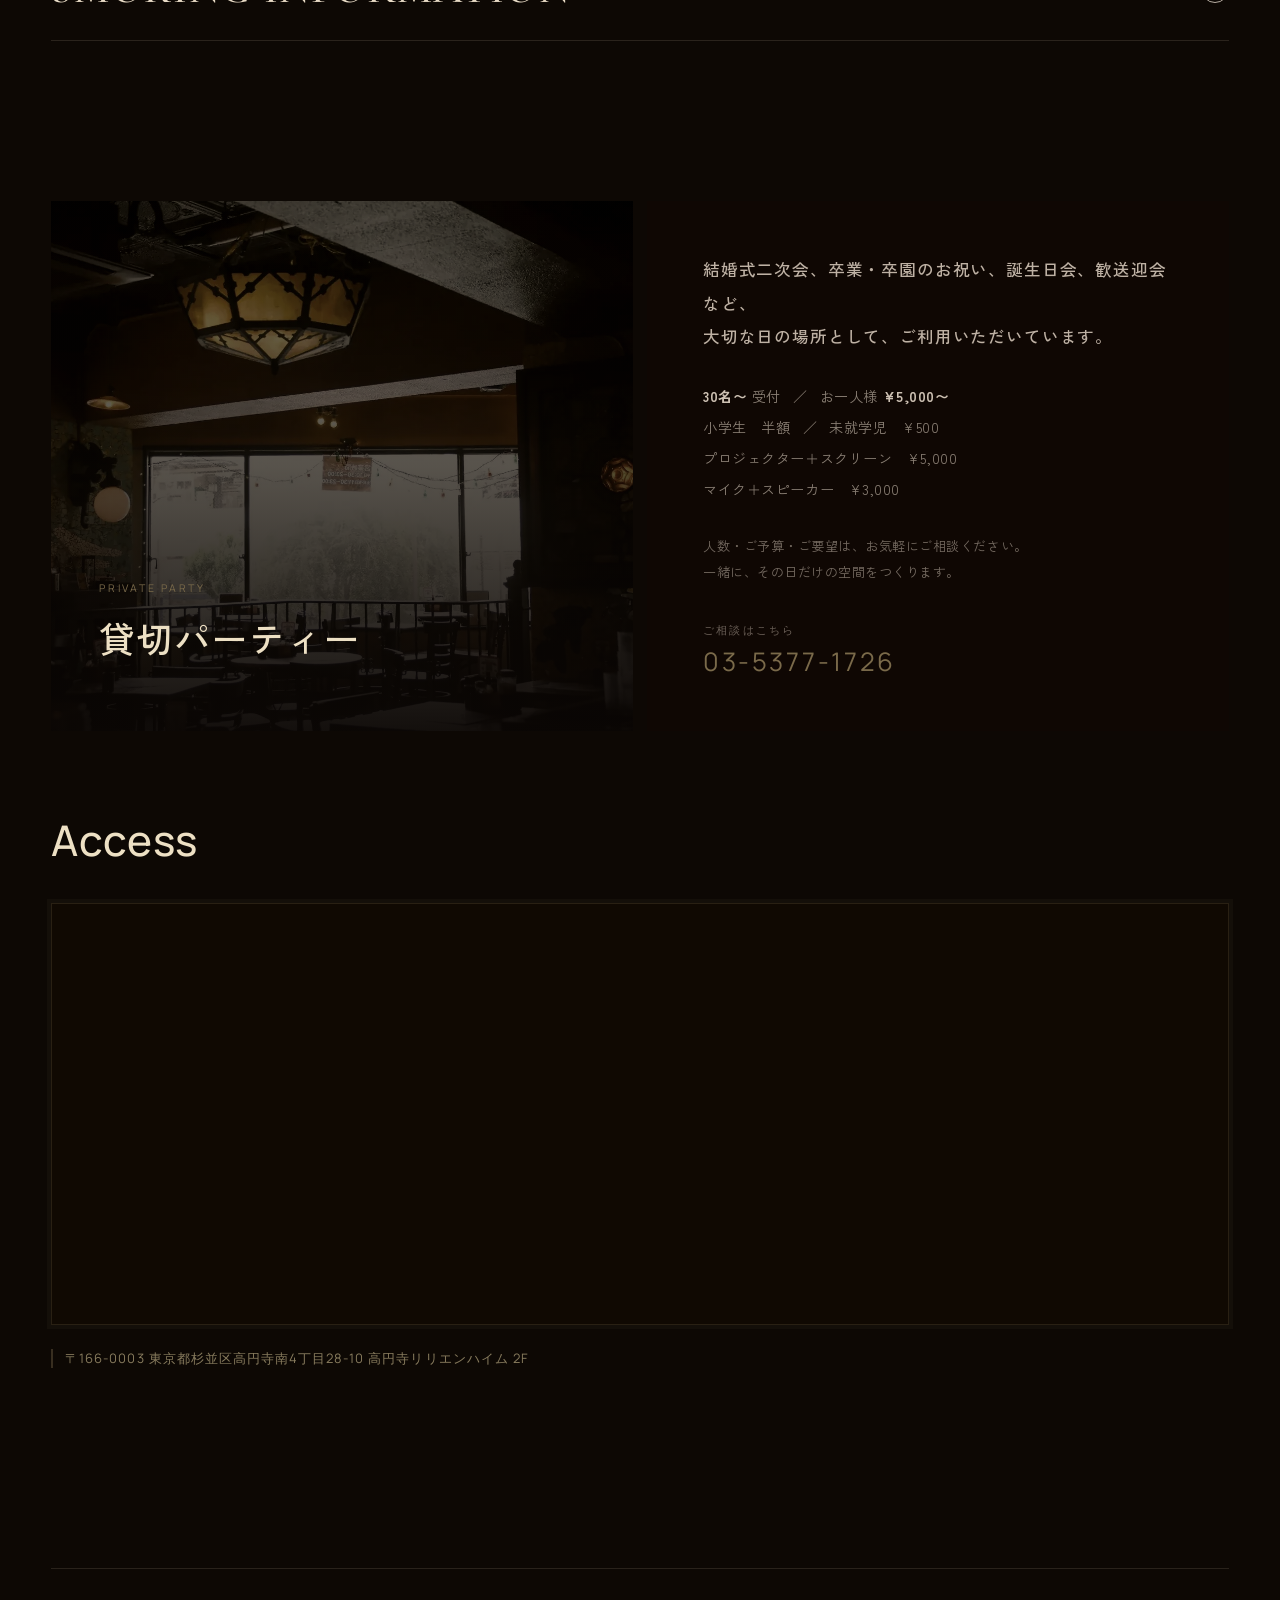
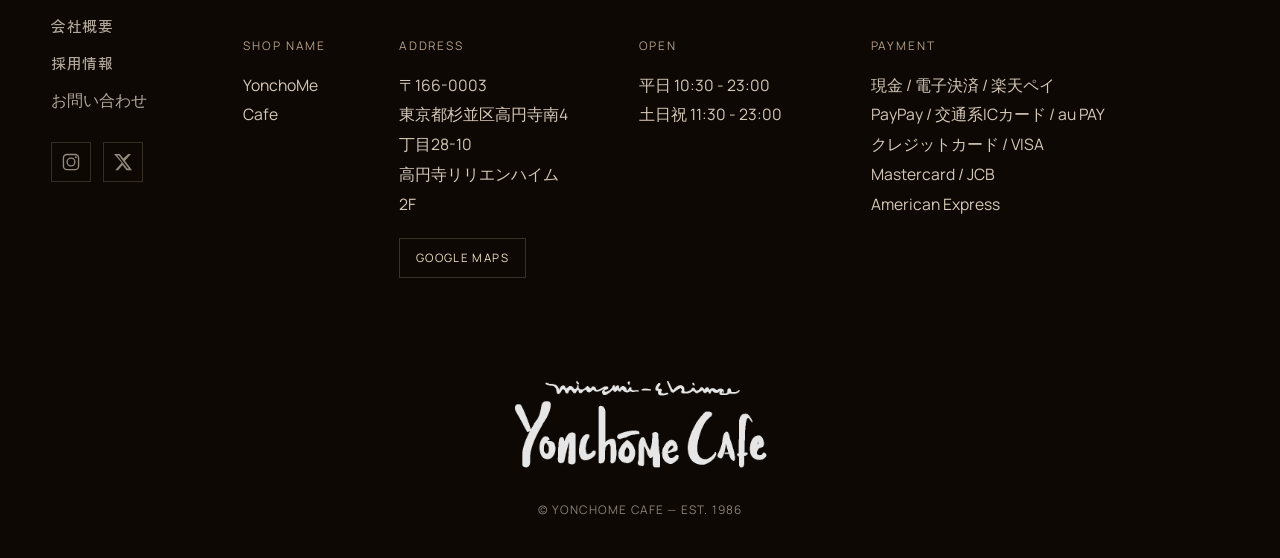
==== commit 90af64a8: "週替わりランチメニューを更新し、表示言語にスペイン語を追加 - Aパスタ/Bパスタ/サンドの写真・料理名・提供期間(11/9〜11/20)を更新 - 言語切り替えにEspañolを追加し、サイト全体の" ====
--- a/index.html
+++ b/index.html
@@ -3366,6 +3366,7 @@
             <button class="lang-opt" data-lang="zhcn" role="option" type="button">中文（簡体字）</button>
             <button class="lang-opt" data-lang="zhtw" role="option" type="button">中文（繁体字）</button>
             <button class="lang-opt" data-lang="ko" role="option" type="button">한국어</button>
+            <button class="lang-opt" data-lang="es" role="option" type="button">Español</button>
           </div>
         </div>
       </div>
@@ -3785,31 +3786,31 @@
             </div>
           </article>
         </div>
-        <p class="lunch-set-period">10/26（月）〜11/6（金）の週替わりパスタ・サンド</p>
+        <p class="lunch-set-period">11/9（月）〜11/20（金）の週替わりパスタ・サンド</p>
         <div class="lunch-set-grid">
           <article class="lunch-set-card" data-open-lunch="pastaA">
-            <div class="lunch-set-card-img"><img src="./lunch-pasta-a.jpg" alt="ナスとほうれん草のガーリックトマトパスタ" loading="lazy"></div>
+            <div class="lunch-set-card-img"><img src="./lunch-pasta-a.jpg" alt="「キャベツときのこ」のトマトクリームパスタ" loading="lazy"></div>
             <div class="lunch-set-card-body">
               <p class="lunch-set-card-kicker">Aパスタ<span class="lunch-set-card-badge">週替わり</span></p>
-              <p class="lunch-set-card-name">ナスとほうれん草のガーリックトマトパスタ</p>
+              <p class="lunch-set-card-name">「キャベツときのこ」のトマトクリームパスタ</p>
               <p class="lunch-set-card-price">平日ランチ ¥1,500（税込）</p>
               <button type="button" class="lunch-set-card-more">VIEW MORE <span aria-hidden="true">→</span></button>
             </div>
           </article>
           <article class="lunch-set-card" data-open-lunch="pastaB">
-            <div class="lunch-set-card-img"><img src="./lunch-pasta-b.jpg" alt="ベーコンときのこのクリームパスタ" loading="lazy"></div>
+            <div class="lunch-set-card-img"><img src="./lunch-pasta-b.jpg" alt="秋ナスとベーコンのアンチョビペペロンチーノ" loading="lazy"></div>
             <div class="lunch-set-card-body">
               <p class="lunch-set-card-kicker">Bパスタ<span class="lunch-set-card-badge">週替わり</span></p>
-              <p class="lunch-set-card-name">ベーコンときのこのクリームパスタ</p>
+              <p class="lunch-set-card-name">秋ナスとベーコンのアンチョビペペロンチーノ</p>
               <p class="lunch-set-card-price">平日ランチ ¥1,500（税込）</p>
               <button type="button" class="lunch-set-card-more">VIEW MORE <span aria-hidden="true">→</span></button>
             </div>
           </article>
           <article class="lunch-set-card" data-open-lunch="sand">
-            <div class="lunch-set-card-img is-contain"><img src="./lunch-sand.jpg" alt="ポテサラパストラミサンド" loading="lazy"></div>
+            <div class="lunch-set-card-img"><img src="./lunch-sand.jpg" alt="チキンサンド" loading="lazy"></div>
             <div class="lunch-set-card-body">
               <p class="lunch-set-card-kicker">サンド</p>
-              <p class="lunch-set-card-name">ポテサラパストラミサンド</p>
+              <p class="lunch-set-card-name">チキンサンド</p>
               <p class="lunch-set-card-price">平日ランチ ¥1,500（税込）</p>
               <button type="button" class="lunch-set-card-more">VIEW MORE <span aria-hidden="true">→</span></button>
             </div>
@@ -4062,13 +4063,13 @@
 
       const INFO_PANELS = {
         happyhour: {
-          kicker: { ja: '平日15:00〜18:00', en: 'Weekdays 3:00 – 6:00 PM', zhcn: '工作日15:00至18:00', zhtw: '工作日15:00至18:00', ko: '평일 15:00~18:00' },
-          title: { ja: 'ハッピーアワー', en: 'Happy Hour', zhcn: '欢乐时光', zhtw: '歡樂時光', ko: '해피아워' },
+          kicker: { ja: '平日15:00〜18:00', en: 'Weekdays 3:00 – 6:00 PM', zhcn: '工作日15:00至18:00', zhtw: '工作日15:00至18:00', ko: '평일 15:00~18:00', es: 'Entre semana 15:00 – 18:00' },
+          title: { ja: 'ハッピーアワー', en: 'Happy Hour', zhcn: '欢乐时光', zhtw: '歡樂時光', ko: '해피아워', es: 'Happy Hour' },
           items: [
-            { name: { ja: 'キリン一番搾り', en: 'Kirin Ichiban', zhcn: '麒麟一番榨', zhtw: '麒麟一番搾', ko: '기린 이치방시보리' }, price: '¥400' },
-            { name: { ja: 'ハイボール', en: 'Highball', zhcn: '威士忌苏打', zhtw: '威士忌蘇打', ko: '하이볼' }, price: '¥350' },
-            { name: { ja: 'グラスワイン 赤/白', en: 'Glass Wine (Red/White)', zhcn: '杯装红/白葡萄酒', zhtw: '杯裝紅/白葡萄酒', ko: '글라스 와인 레드/화이트' }, price: '¥350' },
-            { name: { ja: 'テキーラショット', en: 'Tequila Shot', zhcn: '龙舌兰一口烈酒', zhtw: '龍舌蘭一口烈酒', ko: '데킬라 샷' }, price: '¥350' },
+            { name: { ja: 'キリン一番搾り', en: 'Kirin Ichiban', zhcn: '麒麟一番榨', zhtw: '麒麟一番搾', ko: '기린 이치방시보리', es: 'Kirin Ichiban' }, price: '¥400' },
+            { name: { ja: 'ハイボール', en: 'Highball', zhcn: '威士忌苏打', zhtw: '威士忌蘇打', ko: '하이볼', es: 'Highball' }, price: '¥350' },
+            { name: { ja: 'グラスワイン 赤/白', en: 'Glass Wine (Red/White)', zhcn: '杯装红/白葡萄酒', zhtw: '杯裝紅/白葡萄酒', ko: '글라스 와인 레드/화이트', es: 'Copa de vino (tinto/blanco)' }, price: '¥350' },
+            { name: { ja: 'テキーラショット', en: 'Tequila Shot', zhcn: '龙舌兰一口烈酒', zhtw: '龍舌蘭一口烈酒', ko: '데킬라 샷', es: 'Chupito de tequila' }, price: '¥350' },
           ],
         },
       };
@@ -4192,19 +4193,20 @@
       // Lunch set teaser cards → チキンオーバーライスと同じポップアップ形式で開く
       const LUNCH_SET_ITEMS = {
         pastaA: {
-          label: { ja: 'Aパスタ', en: 'Pasta A', zhcn: 'A意面', zhtw: 'A義大利麵', ko: 'A파스타' },
-          title: { ja: 'ナスとほうれん草のガーリックトマトパスタ', en: 'Eggplant & Spinach Garlic Tomato Pasta', zhcn: '茄子菠菜蒜香番茄意面', zhtw: '茄子菠菜蒜香番茄義大利麵', ko: '가지와 시금치 갈릭 토마토 파스타' },
+          label: { ja: 'Aパスタ', en: 'Pasta A', zhcn: 'A意面', zhtw: 'A義大利麵', ko: 'A파스타', es: 'Pasta A' },
+          title: { ja: '「キャベツときのこ」のトマトクリームパスタ', en: 'Cabbage & Mushroom Tomato Cream Pasta', zhcn: '卷心菜蘑菇番茄奶油意面', zhtw: '高麗菜蘑菇番茄奶油義大利麵', ko: '양배추 버섯 토마토 크림 파스타', es: 'Pasta cremosa de tomate con col y champiñones' },
           subtitle: 'Weekday Lunch',
           image: './lunch-pasta-a.jpg',
           modalImage: './lunch-pasta-a.jpg',
           price: '¥1,500',
-          priceUnit: { ja: '（税込）', en: '(tax incl.)', zhcn: '（含税）', zhtw: '（含稅）', ko: '（세금 포함）' },
+          priceUnit: { ja: '（税込）', en: '(tax incl.)', zhcn: '（含税）', zhtw: '（含稅）', ko: '（세금 포함）', es: '(impuestos incl.)' },
           desc: {
             ja: '平日ランチでご用意している週替わりパスタです。',
             en: 'A weekly-changing pasta served as part of the weekday lunch set.',
             zhcn: '工作日午餐中提供的每周更换的意面。',
             zhtw: '工作日午餐中提供的每週更換的義大利麵。',
             ko: '평일 런치에서 제공하는 주간 교체 파스타입니다.',
+            es: 'Una pasta de sabor semanal, servida como parte del almuerzo entre semana.',
           },
           notes: {
             ja: ['ミニコブサラダ・ドリンク付き（コーヒー HOT/ICE・紅茶 HOT/ICE・梅昆布茶）', 'コカコーラ・ジンジャーエール・オレンジジュース・グレープフルーツジュース・カフェラテ（HOT/ICE）・カプチーノ（HOT/ICE）への変更は＋200円', 'パスタ／ライスの大盛り無料'],
@@ -4212,22 +4214,24 @@
             zhcn: ['附迷你科布沙拉及饮品（咖啡 HOT/ICE・红茶 HOT/ICE・梅昆布茶）', '更换为可乐・姜汁汽水・橙汁・西柚汁・拿铁咖啡（HOT/ICE）・卡布奇诺（HOT/ICE）需加200日元', '意面／米饭可免费加量'],
             zhtw: ['附迷你科布沙拉及飲品（咖啡 HOT/ICE・紅茶 HOT/ICE・梅昆布茶）', '更換為可樂・薑汁汽水・柳橙汁・葡萄柚汁・拿鐵咖啡（HOT/ICE）・卡布奇諾（HOT/ICE）需加200日圓', '義大利麵／米飯可免費加量'],
             ko: ['미니 콥 샐러드와 음료 포함（커피 HOT/ICE・홍차 HOT/ICE・우메콘부차）', '콜라・진저에일・오렌지주스・자몽주스・카페라떼（HOT/ICE）・카푸치노（HOT/ICE）로 변경 시 +200엔', '파스타/밥 곱빼기 무료'],
+            es: ['Incluye mini ensalada cobb y una bebida (café HOT/ICE, té HOT/ICE o té de ciruela con kombu)', 'Cambio a Coca-Cola, ginger ale, zumo de naranja, zumo de pomelo, café con leche (HOT/ICE) o capuchino (HOT/ICE) por +¥200', 'Porción grande de pasta/arroz gratis'],
           },
         },
         pastaB: {
-          label: { ja: 'Bパスタ', en: 'Pasta B', zhcn: 'B意面', zhtw: 'B義大利麵', ko: 'B파스타' },
-          title: { ja: 'ベーコンときのこのクリームパスタ', en: 'Bacon & Mushroom Cream Pasta', zhcn: '培根蘑菇奶油意面', zhtw: '培根蘑菇奶油義大利麵', ko: '베이컨 버섯 크림 파스타' },
+          label: { ja: 'Bパスタ', en: 'Pasta B', zhcn: 'B意面', zhtw: 'B義大利麵', ko: 'B파스타', es: 'Pasta B' },
+          title: { ja: '秋ナスとベーコンのアンチョビペペロンチーノ', en: 'Autumn Eggplant & Bacon Anchovy Peperoncino', zhcn: '秋茄培根鳀鱼香蒜辣椒意面', zhtw: '秋茄培根鯷魚香蒜辣椒義大利麵', ko: '가을 가지와 베이컨 안초비 페페론치노', es: 'Peperoncino de berenjena de otoño, bacon y anchoas' },
           subtitle: 'Weekday Lunch',
           image: './lunch-pasta-b.jpg',
           modalImage: './lunch-pasta-b.jpg',
           price: '¥1,500',
-          priceUnit: { ja: '（税込）', en: '(tax incl.)', zhcn: '（含税）', zhtw: '（含稅）', ko: '（세금 포함）' },
+          priceUnit: { ja: '（税込）', en: '(tax incl.)', zhcn: '（含税）', zhtw: '（含稅）', ko: '（세금 포함）', es: '(impuestos incl.)' },
           desc: {
             ja: '平日ランチでご用意している週替わりパスタです。',
             en: 'A weekly-changing pasta served as part of the weekday lunch set.',
             zhcn: '工作日午餐中提供的每周更换的意面。',
             zhtw: '工作日午餐中提供的每週更換的義大利麵。',
             ko: '평일 런치에서 제공하는 주간 교체 파스타입니다.',
+            es: 'Una pasta de sabor semanal, servida como parte del almuerzo entre semana.',
           },
           notes: {
             ja: ['ミニコブサラダ・ドリンク付き（コーヒー HOT/ICE・紅茶 HOT/ICE・梅昆布茶）', 'コカコーラ・ジンジャーエール・オレンジジュース・グレープフルーツジュース・カフェラテ（HOT/ICE）・カプチーノ（HOT/ICE）への変更は＋200円', 'パスタ／ライスの大盛り無料'],
@@ -4235,23 +4239,24 @@
             zhcn: ['附迷你科布沙拉及饮品（咖啡 HOT/ICE・红茶 HOT/ICE・梅昆布茶）', '更换为可乐・姜汁汽水・橙汁・西柚汁・拿铁咖啡（HOT/ICE）・卡布奇诺（HOT/ICE）需加200日元', '意面／米饭可免费加量'],
             zhtw: ['附迷你科布沙拉及飲品（咖啡 HOT/ICE・紅茶 HOT/ICE・梅昆布茶）', '更換為可樂・薑汁汽水・柳橙汁・葡萄柚汁・拿鐵咖啡（HOT/ICE）・卡布奇諾（HOT/ICE）需加200日圓', '義大利麵／米飯可免費加量'],
             ko: ['미니 콥 샐러드와 음료 포함（커피 HOT/ICE・홍차 HOT/ICE・우메콘부차）', '콜라・진저에일・오렌지주스・자몽주스・카페라떼（HOT/ICE）・카푸치노（HOT/ICE）로 변경 시 +200엔', '파스타/밥 곱빼기 무료'],
+            es: ['Incluye mini ensalada cobb y una bebida (café HOT/ICE, té HOT/ICE o té de ciruela con kombu)', 'Cambio a Coca-Cola, ginger ale, zumo de naranja, zumo de pomelo, café con leche (HOT/ICE) o capuchino (HOT/ICE) por +¥200', 'Porción grande de pasta/arroz gratis'],
           },
         },
         sand: {
-          label: { ja: 'サンド', en: 'Sandwich', zhcn: '三明治', zhtw: '三明治', ko: '샌드위치' },
-          title: { ja: 'ポテサラパストラミサンド', en: 'Pastrami Sandwich with Potato Salad', zhcn: '烟熏牛肉三明治配土豆沙拉', zhtw: '燻牛肉三明治配馬鈴薯沙拉', ko: '포테이토 샐러드 파스트라미 샌드위치' },
+          label: { ja: 'サンド', en: 'Sandwich', zhcn: '三明治', zhtw: '三明治', ko: '샌드위치', es: 'Sándwich' },
+          title: { ja: 'チキンサンド', en: 'Chicken Sandwich', zhcn: '鸡肉三明治', zhtw: '雞肉三明治', ko: '치킨 샌드위치', es: 'Sándwich de pollo' },
           subtitle: 'Weekday Lunch',
-          imgFit: 'contain',
           image: './lunch-sand.jpg',
           modalImage: './lunch-sand.jpg',
           price: '¥1,500',
-          priceUnit: { ja: '（税込）', en: '(tax incl.)', zhcn: '（含税）', zhtw: '（含稅）', ko: '（세금 포함）' },
+          priceUnit: { ja: '（税込）', en: '(tax incl.)', zhcn: '（含税）', zhtw: '（含稅）', ko: '（세금 포함）', es: '(impuestos incl.)' },
           desc: {
             ja: '平日ランチでご用意しているサンドです。',
             en: 'A sandwich served as part of the weekday lunch set.',
             zhcn: '工作日午餐中提供的三明治。',
             zhtw: '工作日午餐中提供的三明治。',
             ko: '평일 런치에서 제공하는 샌드위치입니다.',
+            es: 'Un sándwich servido como parte del almuerzo entre semana.',
           },
           notes: {
             ja: ['ミニコブサラダ・ドリンク付き（コーヒー HOT/ICE・紅茶 HOT/ICE・梅昆布茶）', 'コカコーラ・ジンジャーエール・オレンジジュース・グレープフルーツジュース・カフェラテ（HOT/ICE）・カプチーノ（HOT/ICE）への変更は＋200円'],
@@ -4259,6 +4264,7 @@
             zhcn: ['附迷你科布沙拉及饮品（咖啡 HOT/ICE・红茶 HOT/ICE・梅昆布茶）', '更换为可乐・姜汁汽水・橙汁・西柚汁・拿铁咖啡（HOT/ICE）・卡布奇诺（HOT/ICE）需加200日元'],
             zhtw: ['附迷你科布沙拉及飲品（咖啡 HOT/ICE・紅茶 HOT/ICE・梅昆布茶）', '更換為可樂・薑汁汽水・柳橙汁・葡萄柚汁・拿鐵咖啡（HOT/ICE）・卡布奇諾（HOT/ICE）需加200日圓'],
             ko: ['미니 콥 샐러드와 음료 포함（커피 HOT/ICE・홍차 HOT/ICE・우메콘부차）', '콜라・진저에일・오렌지주스・자몽주스・카페라떼（HOT/ICE）・카푸치노（HOT/ICE）로 변경 시 +200엔'],
+            es: ['Incluye mini ensalada cobb y una bebida (café HOT/ICE, té HOT/ICE o té de ciruela con kombu)', 'Cambio a Coca-Cola, ginger ale, zumo de naranja, zumo de pomelo, café con leche (HOT/ICE) o capuchino (HOT/ICE) por +¥200'],
           },
         },
       };
@@ -4522,19 +4528,20 @@
       // ────────────────────────────────────────────
       const LIMITED_MENUS = [
         {
-          label: { ja: 'ランチ', en: 'Lunch', zhcn: '午餐', zhtw: '午餐', ko: '런치' },
-          title: { ja: 'チキンオーバーライス', en: 'Chicken Over Rice', zhcn: '鸡肉盖饭', zhtw: '雞肉蓋飯', ko: '치킨 오버 라이스' },
+          label: { ja: 'ランチ', en: 'Lunch', zhcn: '午餐', zhtw: '午餐', ko: '런치', es: 'Almuerzo' },
+          title: { ja: 'チキンオーバーライス', en: 'Chicken Over Rice', zhcn: '鸡肉盖饭', zhtw: '雞肉蓋飯', ko: '치킨 오버 라이스', es: 'Chicken Over Rice' },
           subtitle: 'Grilled Chicken + Rice + Salad + Drink',
           image: './chicken-over-rice.jpg',
           modalImage: './chicken-over-rice.jpg',
           price: '¥1,800',
-          priceUnit: { ja: '（税込）', en: '(tax incl.)', zhcn: '（含税）', zhtw: '（含稅）', ko: '（세금 포함）' },
+          priceUnit: { ja: '（税込）', en: '(tax incl.)', zhcn: '（含税）', zhtw: '（含稅）', ko: '（세금 포함）', es: '(impuestos incl.)' },
           desc: {
             ja: 'スパイスで香ばしく焼き上げたチキンを、ライス＆フレッシュサラダと一緒に。ボリューム満点の一皿です。',
             en: 'Spice-grilled chicken served over rice with a fresh salad. A hearty plate.',
             zhcn: '用香料烤制的喷香鸡肉，搭配米饭与新鲜沙拉，分量十足。',
             zhtw: '用香料烤製的噴香雞肉，搭配米飯與新鮮沙拉，份量十足。',
             ko: '향신료로 향긋하게 구운 치킨을 라이스, 신선한 샐러드와 함께. 푸짐한 한 접시입니다.',
+            es: 'Pollo asado con especias aromáticas, servido con arroz y una ensalada fresca. Un plato muy abundante.',
           },
           notes: {
             ja: ['ドリンク付き（コーヒー HOT/ICE・紅茶 HOT/ICE・梅昆布茶）', 'コカコーラ・ジンジャーエール・オレンジジュース・グレープフルーツジュース・カフェラテ（HOT/ICE）・カプチーノ（HOT/ICE）への変更は＋200円'],
@@ -4542,6 +4549,7 @@
             zhcn: ['附饮品（咖啡 HOT/ICE・红茶 HOT/ICE・梅昆布茶）', '更换为可乐・姜汁汽水・橙汁・西柚汁・拿铁咖啡（HOT/ICE）・卡布奇诺（HOT/ICE）需加200日元'],
             zhtw: ['附飲品（咖啡 HOT/ICE・紅茶 HOT/ICE・梅昆布茶）', '更換為可樂・薑汁汽水・柳橙汁・葡萄柚汁・拿鐵咖啡（HOT/ICE）・卡布奇諾（HOT/ICE）需加200日圓'],
             ko: ['음료 포함（커피 HOT/ICE・홍차 HOT/ICE・우메콘부차）', '콜라・진저에일・오렌지주스・자몽주스・카페라떼（HOT/ICE）・카푸치노（HOT/ICE）로 변경 시 +200엔'],
+            es: ['Incluye una bebida (café HOT/ICE, té HOT/ICE o té de ciruela con kombu)', 'Cambio a Coca-Cola, ginger ale, zumo de naranja, zumo de pomelo, café con leche (HOT/ICE) o capuchino (HOT/ICE) por +¥200'],
           },
         },
       ];
@@ -4973,6 +4981,74 @@
           infoPayment: '현금 / 전자결제 / 라쿠텐페이 / PayPay / 교통 IC카드 / au PAY<br />신용카드 / VISA / Mastercard / JCB / American Express',
           infoAddress: '〒166-0003<br />도쿄도 스기나미구 고엔지미나미 4-28-10<br />고엔지 릴리엔하임 2F',
           modalPrev: '이전', modalNext: '다음', floatReserve: '전화로 예약하기',
+        },
+        es: {
+          navParty: 'Fiestas privadas', navRecruit: 'Empleo', navRecruit2: 'Empleo', navCompany: 'Nosotros', navReserve: 'Reservar',
+          heroBannerPartyTitle: 'Fiesta privada', heroBannerPartySub: 'Desde 20 personas / 3 planes',
+          heroBannerShootTitle: 'Rodajes y fotografía', heroBannerShootSub: 'Localizaciones y sesiones fotográficas / Consúltenos',
+          heroLine1: '40 años en Koenji.', heroLine2: 'Los tiempos cambian. Este lugar, no.', heroLine3: 'Reunirse, conversar, conectar.',
+          heroAccess: '· A 1 min a pie de la estación de Koenji<br>· Alquiler privado disponible<br>· Se admiten rodajes',
+          msgPull: '«Un lugar donde la gente se reúne y los corazones se relajan.»',
+          msgText1: 'YonchoMe Cafe es mucho más que un lugar para comer.',
+          msgText2: 'Es un espacio donde las personas se encuentran, conversan y se conectan de forma natural, un ambiente que cuidamos con esmero.',
+          msgText3: 'Manteniendo vivo el espíritu construido durante más de 40 años, seguimos evolucionando hacia un espacio que responde a esta época.',
+          historyHeading: 'Una historia transmitida<br>a lo largo de cuarenta años.',
+          historyP1: 'Antiguamente, aquí había una cafetería llamada "Chaya". Un lugar que reflejaba el espíritu de su época, donde mucha gente se reunía, conversaba y era testigo del día a día de Koenji.',
+          historyP2: 'Un día, el fundador Makoto Fujimura no pudo olvidar una escena vista en Nueva York: los diners y cafés de las esquinas de Manhattan, el ambiente libre y relajado de quienes vivían allí.',
+          historyP3: '"Quiero crear un lugar así en Koenji." Ese deseo fue creciendo hasta superar incluso la oposición de quienes lo rodeaban.',
+          historyP4: 'Se trajeron muebles antiguos, iluminación y vidrieras recolectados en Nueva York, y el local renació desde cero.',
+          historyP5: 'Así nació <strong>"YonchoMe Cafe"</strong>.',
+          historyP6: 'El tiempo dedicado a creer en lo que amaba sigue vivo hoy en cada rincón de este espacio.',
+          ownerTheme: '«Cambiar para preservar.»',
+          ownerBody: 'Así como este lugar ha sido querido por muchos durante tantos años,<br>seguiremos cuidando esa calidez inalterable<br>mientras ofrecemos nuevos valores y alegrías a quienes nos visiten.',
+          ownerSig: 'Propietario: Noriyuki Ishihara',
+          filmingCta: 'Para consultas sobre rodajes y localizaciones, contáctenos por <a href="tel:0353771726">teléfono</a> o visítenos en persona.',
+          larcKicker: '— Una canción inspirada en YonchoMe Cafe —',
+          larcBody: '"The Fourth Avenue Cafe" de L\'Arc〜en〜Ciel<br>es una canción cuya letra, se dice,<br>HYDE escribió pensando en nuestro café.<br>Fue elegida como tema de cierre<br>del anime "Rurouni Kenshin."',
+          bdLead: 'Después de bodas, celebraciones de graduación, cumpleaños, despedidas…<br>le damos la bienvenida en esos momentos importantes.',
+          bdMeta: 'Mínimo <strong>30</strong> personas &ensp;/&ensp; desde <strong>¥5,000</strong> por persona<br>Niños de primaria: mitad de precio &ensp;/&ensp; Preescolares: ¥500<br>Proyector + pantalla: ¥5,000<br>Micrófono + altavoz: ¥3,000',
+          bdCasesText: 'Consúltenos sin compromiso sobre el número de personas, presupuesto y solicitudes especiales.<br>Juntos crearemos un espacio único para ese día.',
+          bdContactLabel: 'Consultar aquí',
+          filmingKicker: 'Locaciones de rodaje',
+          filmingLead: 'El asiento que ha aparecido en innumerables películas y series. Venga a disfrutar de la vista desde aquí.',
+          menuSubtitle: 'Nuestro menú más popular',
+          menuName1: 'Set de waffle deluxe', menuName2: 'Hamburguesa clásica', menuName3: 'Tarta de queso neoyorquina casera',
+          menuName4: 'Refresco de crema', menuName5: 'Sundae americano', menuName6: 'Café de mezcla original',
+          menuDesc1: 'Un clásico set de waffle estilo americano, crujiente por fuera y esponjoso por dentro, servido con salchicha jugosa, bacon y huevo frito.',
+          menuDesc2: 'Hamburguesa clásica con una jugosa carne 100% de res a la parrilla. Sencilla y deliciosa, dejando brillar la calidad de los ingredientes.',
+          menuDesc3: 'Tarta de queso estilo Nueva York, rica y cremosa, elaborada con generosa cantidad de queso crema. Textura suave que se deshace en la boca; receta original creada por nuestro propio personal.',
+          menuDesc4: 'Un nostálgico refresco de crema: soda de colores coronada con helado de vainilla y una cereza.',
+          menuDesc5: 'El sundae americano por excelencia: cereal crujiente, helado cremoso, salsa de chocolate, crema batida esponjosa y chispas de colores, rematado con una cereza.',
+          menuDesc6: 'Aroma intenso y cuerpo profundo. Para disfrutar al ritmo pausado del tiempo.',
+          menuName7: 'Refresco de crema azul',
+          menuDesc7: 'Un refrescante refresco de crema azul coronado con helado de vainilla y una cereza.',
+          menuVariant1: 'Esmeralda', menuVariant2: 'Azul', menuVariant3: 'Zafiro',
+          limitedHeading: 'Menú del almuerzo',
+          hgCaption1: 'La vidriera de "Soda".<br>Brilla como la imagen del café<br>desde el día de su apertura.',
+          hgCaption2: 'Un reloj importado de<br>una estación de tren de Londres.',
+          hgCaption3: 'El techo importado de Estados Unidos,<br>como de chocolate.<br>Instalado a mano por artesanos.',
+          hgCaption4: 'Arte en mosaico hecho a mano<br>por el personal de aquella época.',
+          hgCaption5: 'Arte en mosaico dentro del café.',
+          hgCaption6: 'Una lámpara de más de 100 años<br>encontrada en una tienda de antigüedades<br>en Nueva York.',
+          infoBtnLunch: '[Almuerzo] Entre semana hasta las 15:00', infoBtnHappy: '[Happy Hour] Entre semana de 15:00 a 18:00',
+          infoBtnSmoke: '[Fumadores] Cabina hasta las 18:00 / En la mesa después de las 18:00',
+          infoBtnParty: '[Fiestas privadas y rodajes] Consúltenos sin compromiso',
+          modalBodyLunch: 'Almuerzo entre semana hasta las 15:00. Elija entre 2 platos de pasta o un sándwich. ¥1,500 incluyendo mini ensalada cobb y una bebida. Porción grande de pasta/arroz gratis. Postre de almuerzo por ¥400 adicionales.',
+          modalBodyHappy: 'El Happy Hour es de lunes a viernes de 15:00 a 18:00. Disfrute de una bebida relajada antes del anochecer.',
+          modalBodySmoke: 'Desde la apertura hasta las 18:00, se puede fumar en la cabina designada. Después de las 18:00, se permite fumar en la mesa.',
+          modalBodyParty: 'Fiestas privadas, despedidas, bienvenidas, after-parties, rodajes y sesiones fotográficas: contáctenos para cualquier ocasión. Podemos adaptarnos a distintos tamaños de grupo, horarios y formatos. Contáctenos por teléfono o en persona.',
+          bannerPartyTitle: 'Fiesta privada', bannerPartyCta: 'Ver planes →',
+          bannerPartyDesc: 'Bienvenidas, cumpleaños, after-parties, sesiones fotográficas…<br />personalice la fiesta de sus sueños en este espacio.<br />Desde 20 personas, 3 planes disponibles.',
+          bannerRecruitTitle: 'Buscamos personal', bannerRecruitCta: 'Ver empleos →',
+          bannerRecruitDesc: 'Únase a un café con 40 años de historia en Koenji.<br />Damos la bienvenida a quienes disfrutan conectar con la gente<br />y actúan con naturalidad por los demás. No se requiere experiencia.',
+          newsLead: 'Últimas novedades de YonchoMe Cafe.', newsTag1: 'Noticias',
+          newsTitle1: 'Renovamos nuestro sitio web',
+          newsBody1: 'Hemos renovado nuestro sitio web. Gracias por seguir apoyando a YonchoMe Cafe.',
+          companyAbout: 'Nosotros', companyContact: 'Contacto', companyLegal: 'Aviso legal', companyPrivacy: 'Política de privacidad',
+          infoOpen: 'Entre semana 10:30 - 23:00<br />Fines de semana y festivos 11:30 - 23:00', infoReserveLabel: 'Reservas y consultas',
+          infoPayment: 'Efectivo / Pago electrónico / Rakuten Pay<br />PayPay / Tarjeta IC de transporte / au PAY<br />Tarjeta de crédito / VISA<br />Mastercard / JCB<br />American Express',
+          infoAddress: '〒166-0003<br />Koenji-Minami 4-chome 28-10, Suginami-ku, Tokio<br />Koenji Lilienheim 2F',
+          modalPrev: 'Anterior', modalNext: 'Siguiente', floatReserve: 'Llamar para reservar',
         }
       };
 
@@ -5005,7 +5081,7 @@
         });
 
         // Update html lang attribute
-        const langMap = { ja: 'ja', en: 'en', zhcn: 'zh-Hans', zhtw: 'zh-Hant', ko: 'ko' };
+        const langMap = { ja: 'ja', en: 'en', zhcn: 'zh-Hans', zhtw: 'zh-Hant', ko: 'ko', es: 'es' };
         document.documentElement.lang = langMap[lang] || lang;
 
         // Re-render limited menu cards
@@ -5024,7 +5100,7 @@
       langSwitcher.querySelector('.lang-dropdown').addEventListener('click', (e) => e.stopPropagation());
 
       // Lang option click
-      const langLabels = { ja: '日本語', en: 'English', zhcn: '中文（簡体字）', zhtw: '中文（繁体字）', ko: '한국어' };
+      const langLabels = { ja: '日本語', en: 'English', zhcn: '中文（簡体字）', zhtw: '中文（繁体字）', ko: '한국어', es: 'Español' };
       langSwitcher.querySelectorAll('.lang-opt').forEach(opt => {
         opt.addEventListener('click', () => {
           applyLang(opt.dataset.lang);
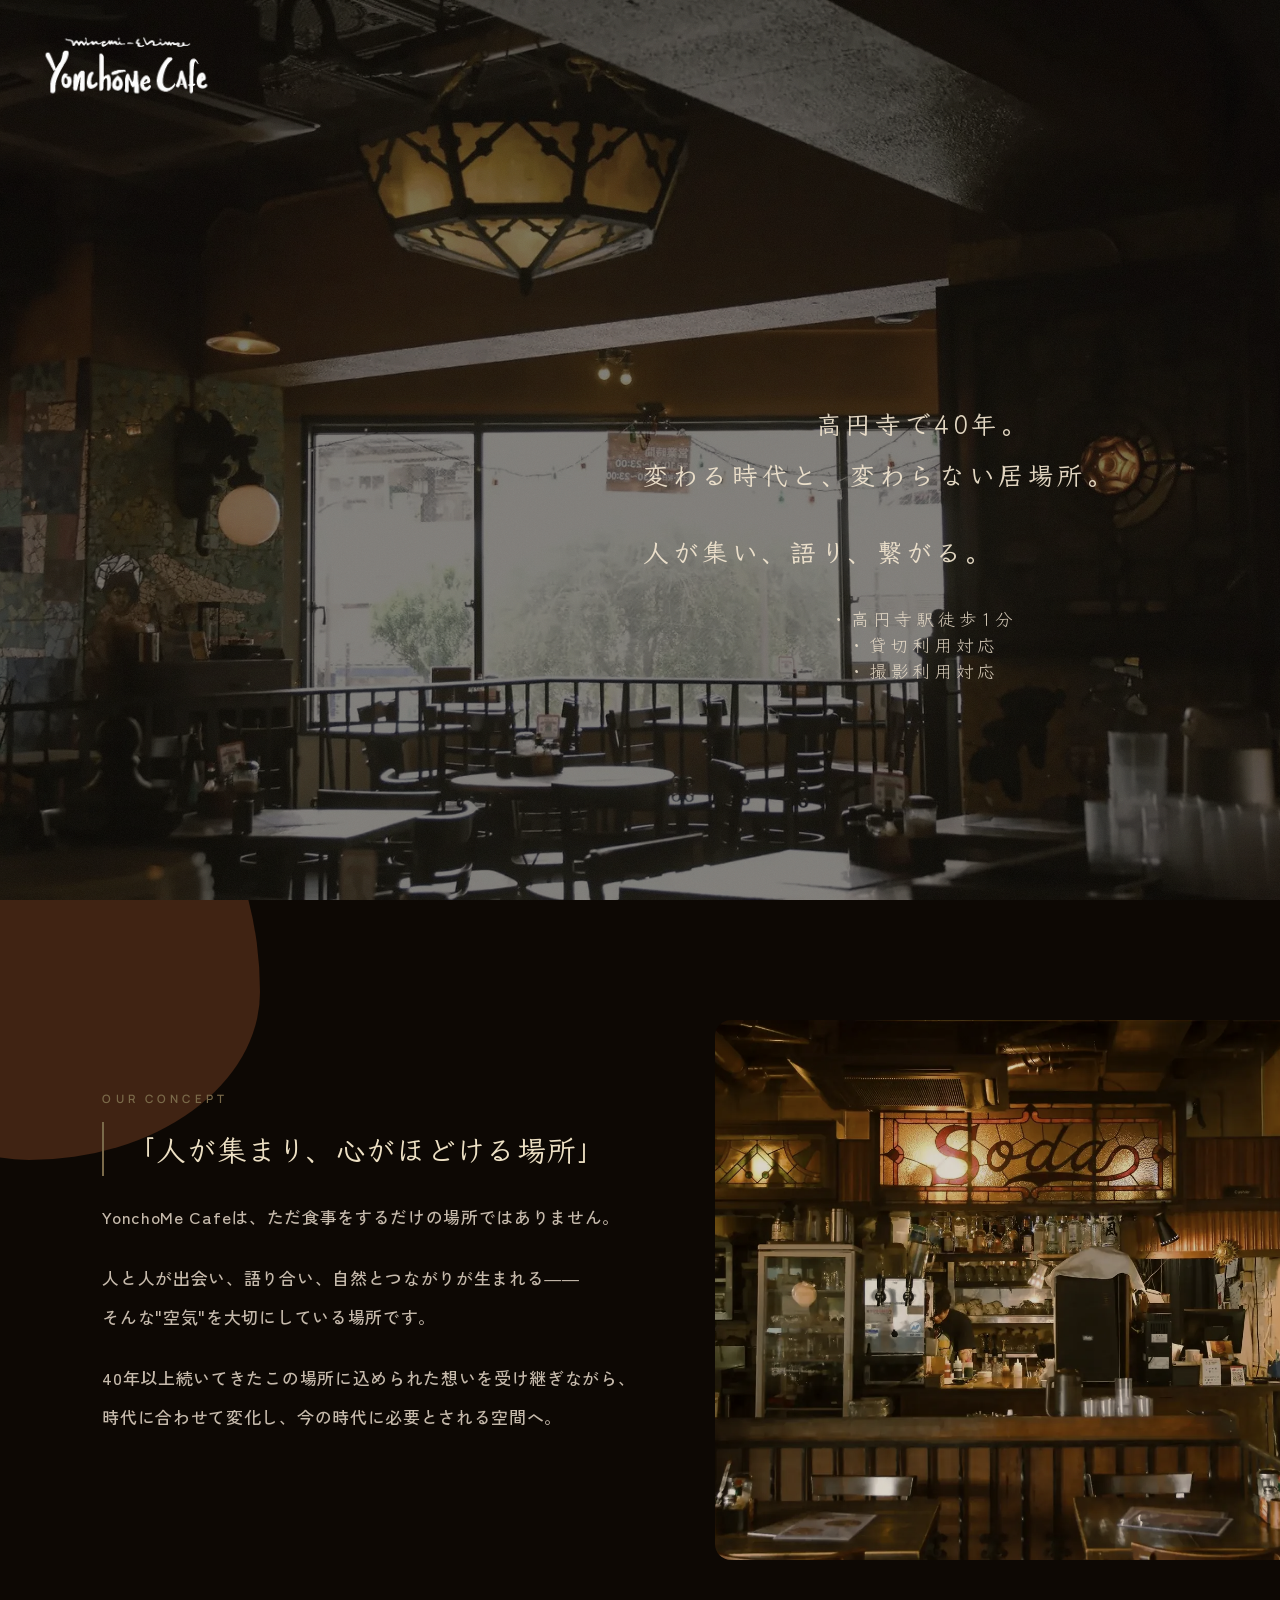
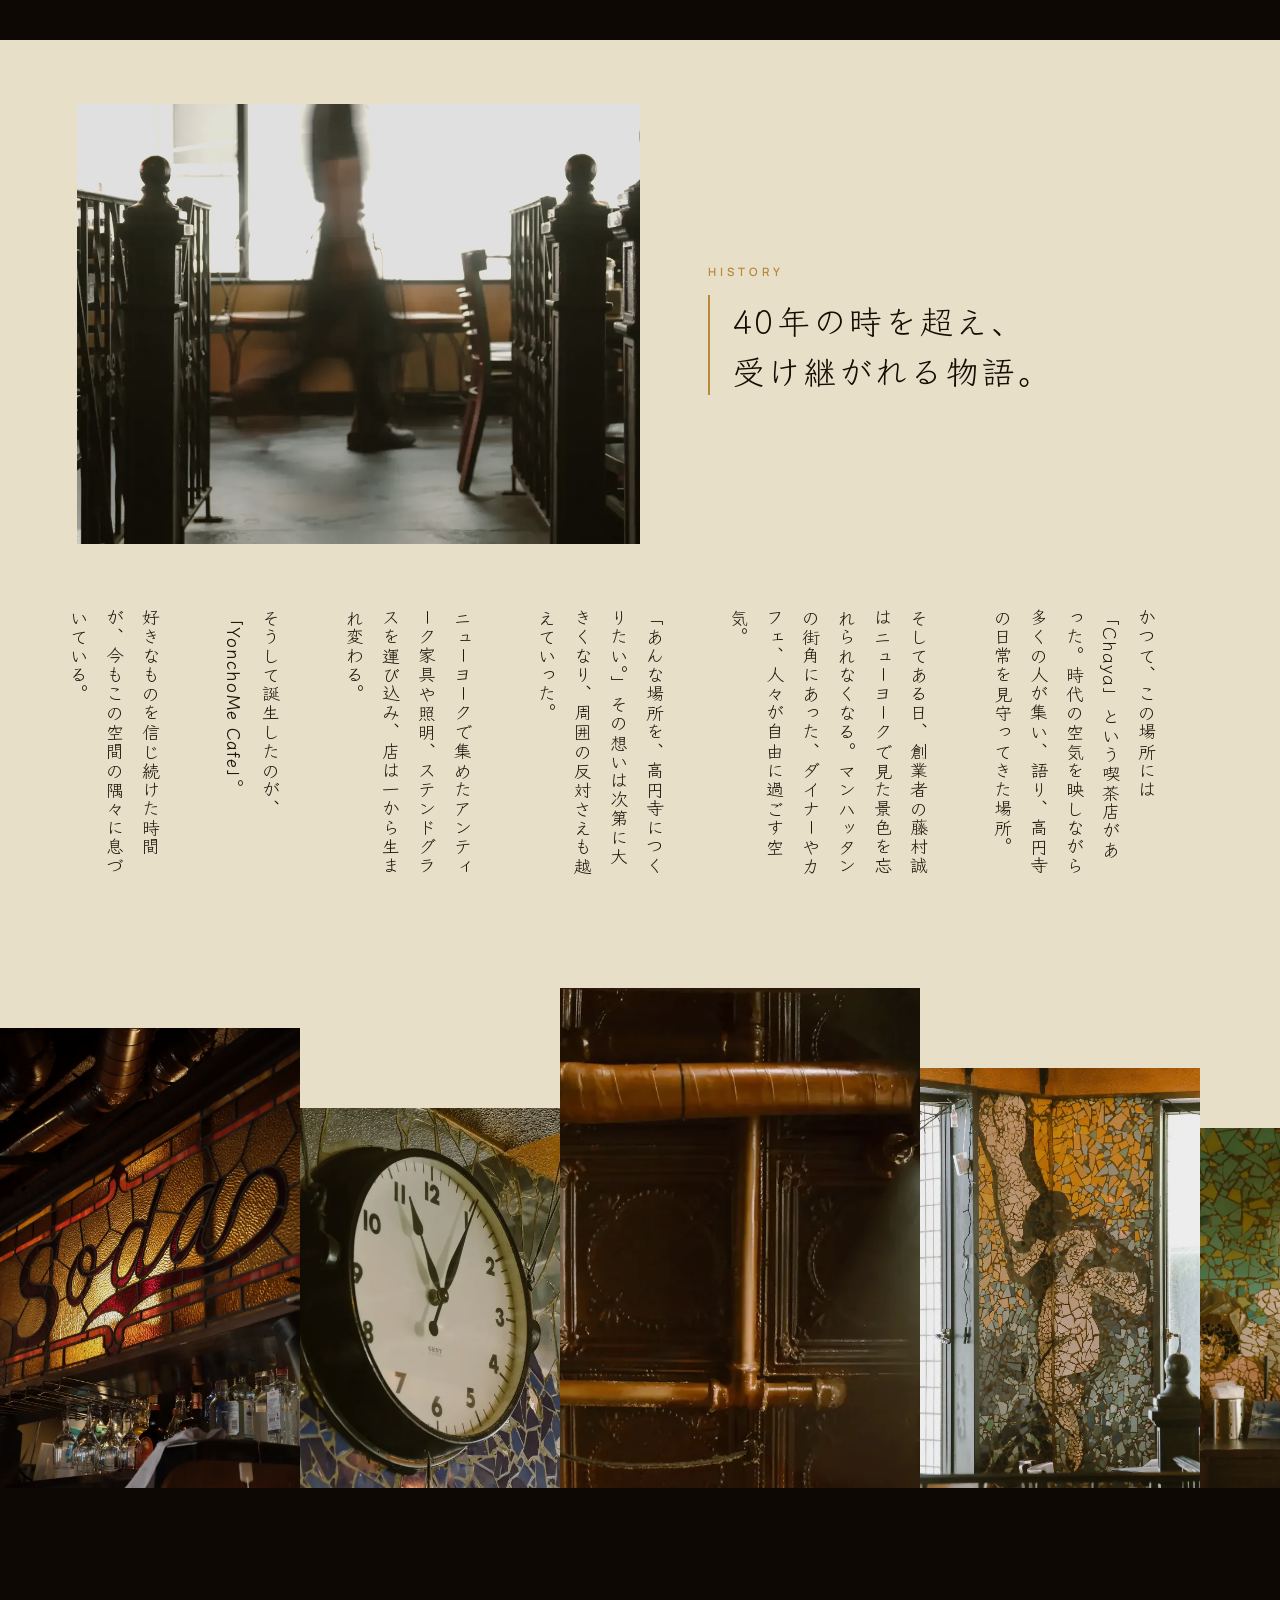
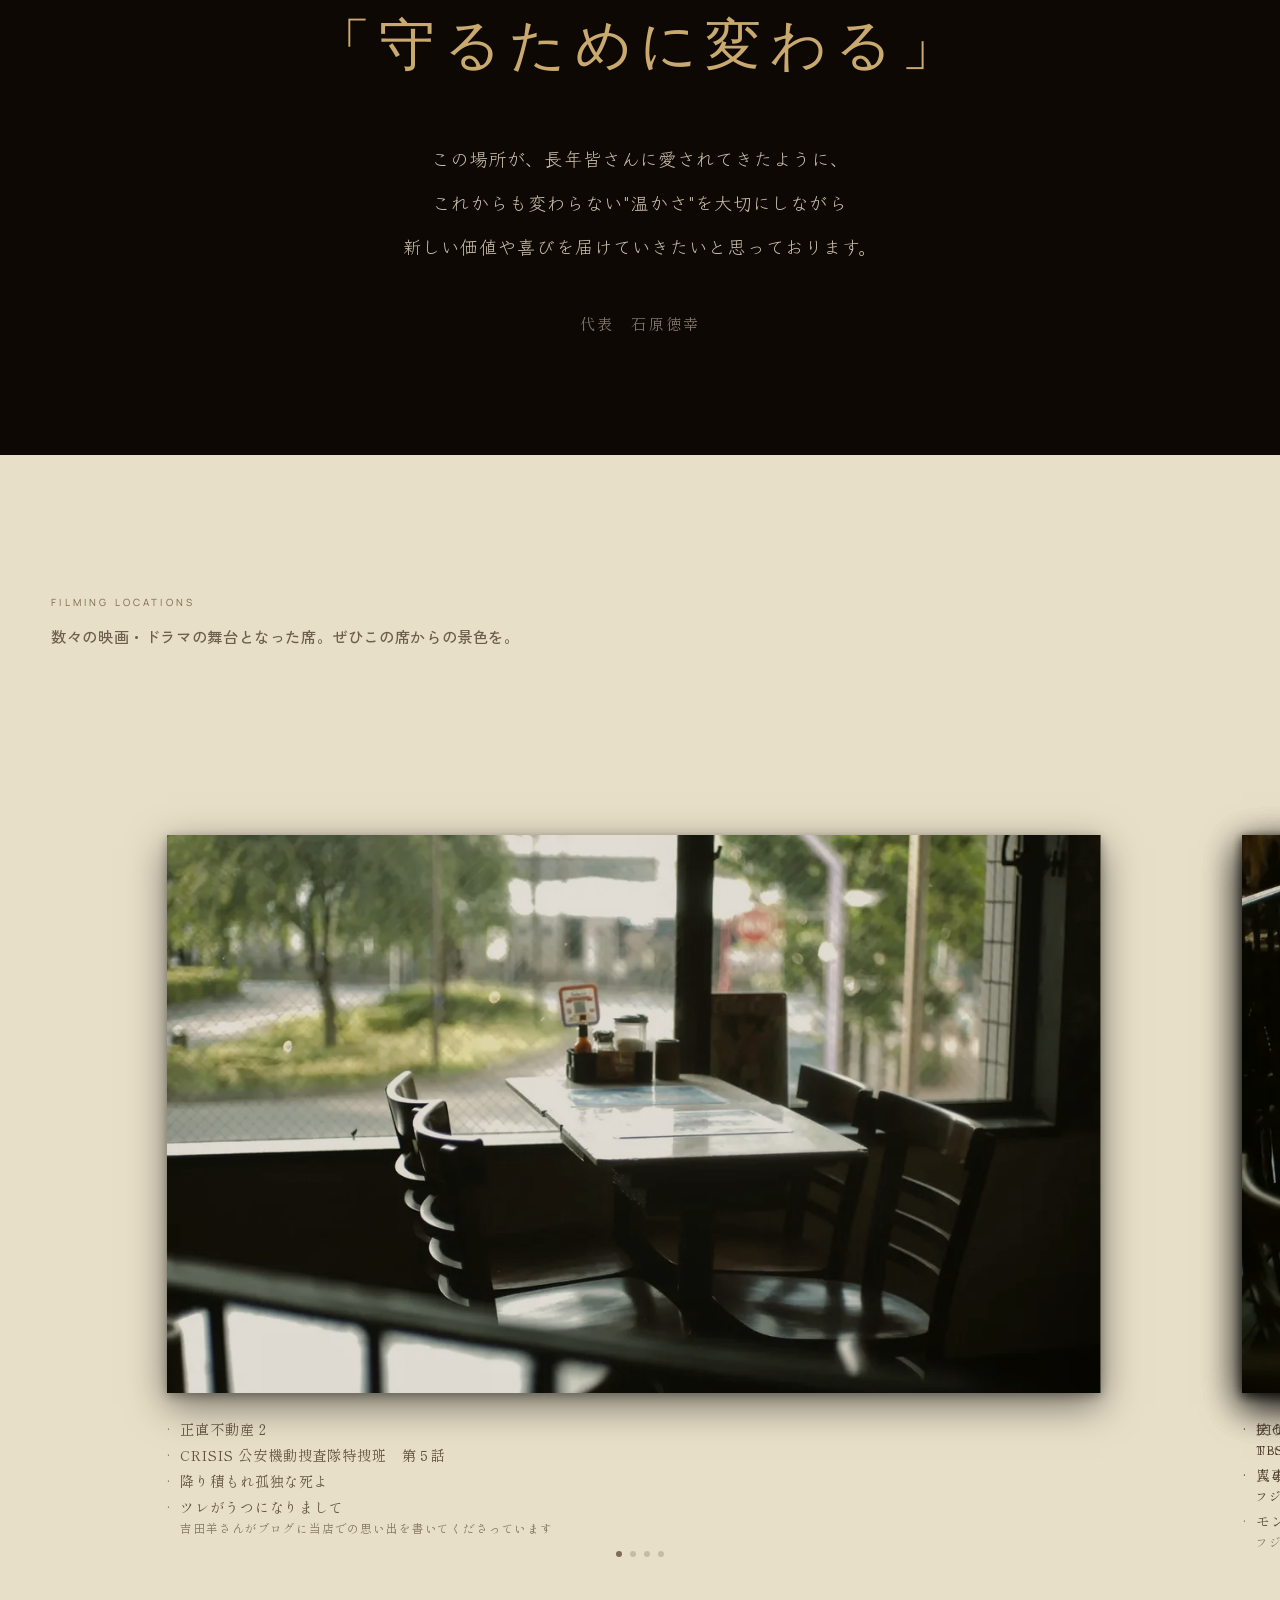
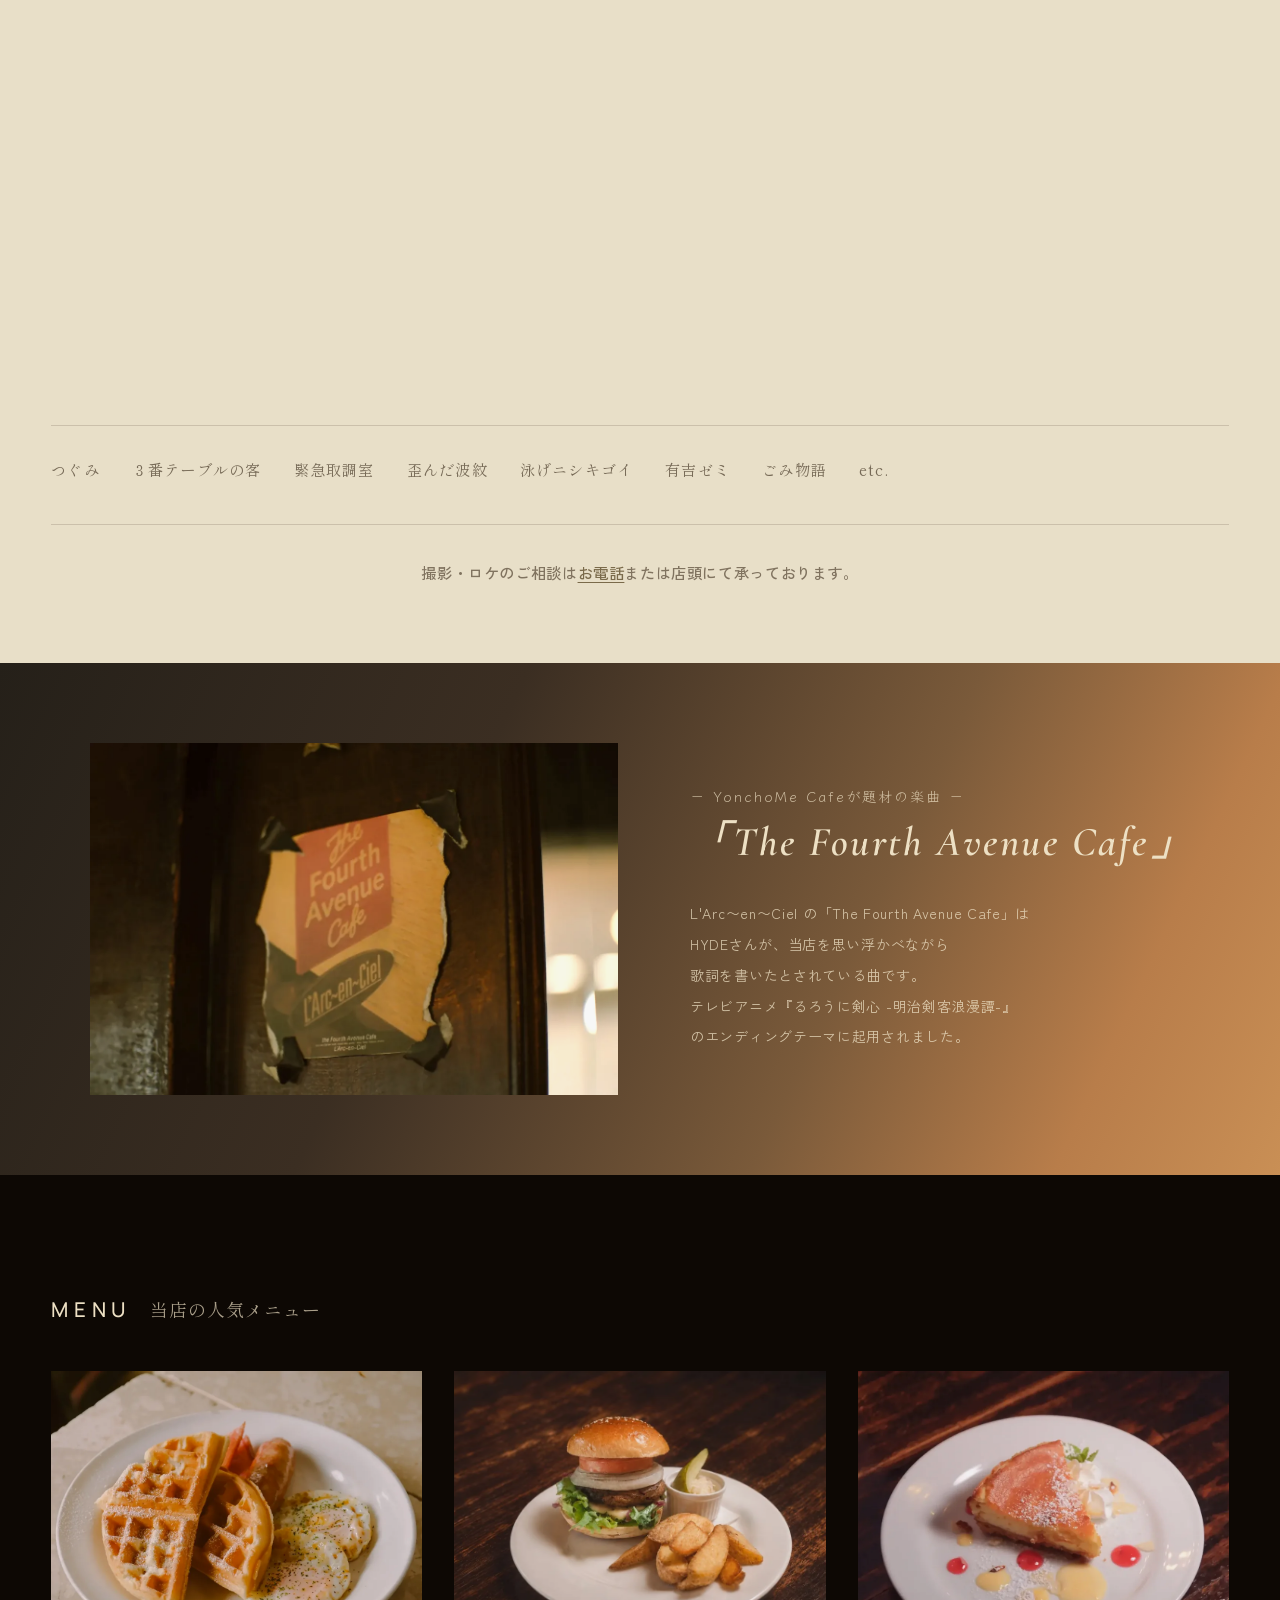
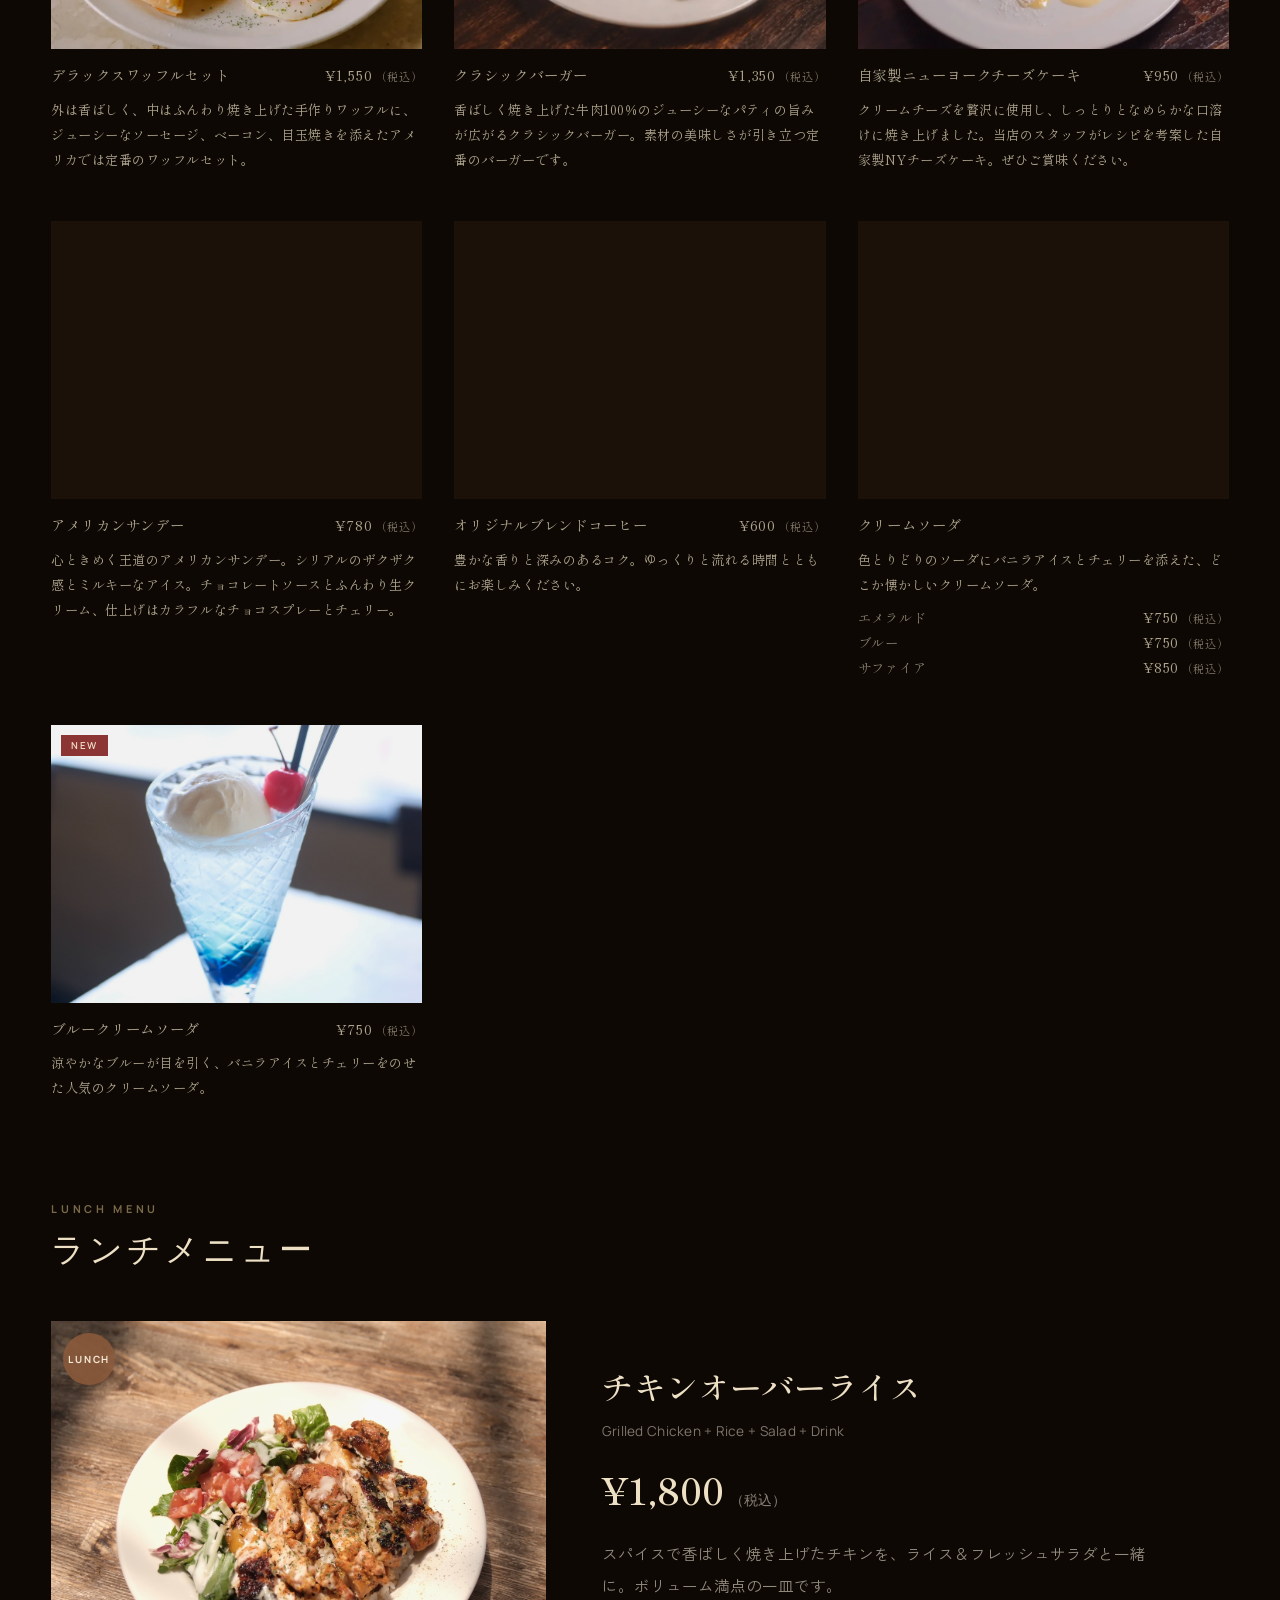
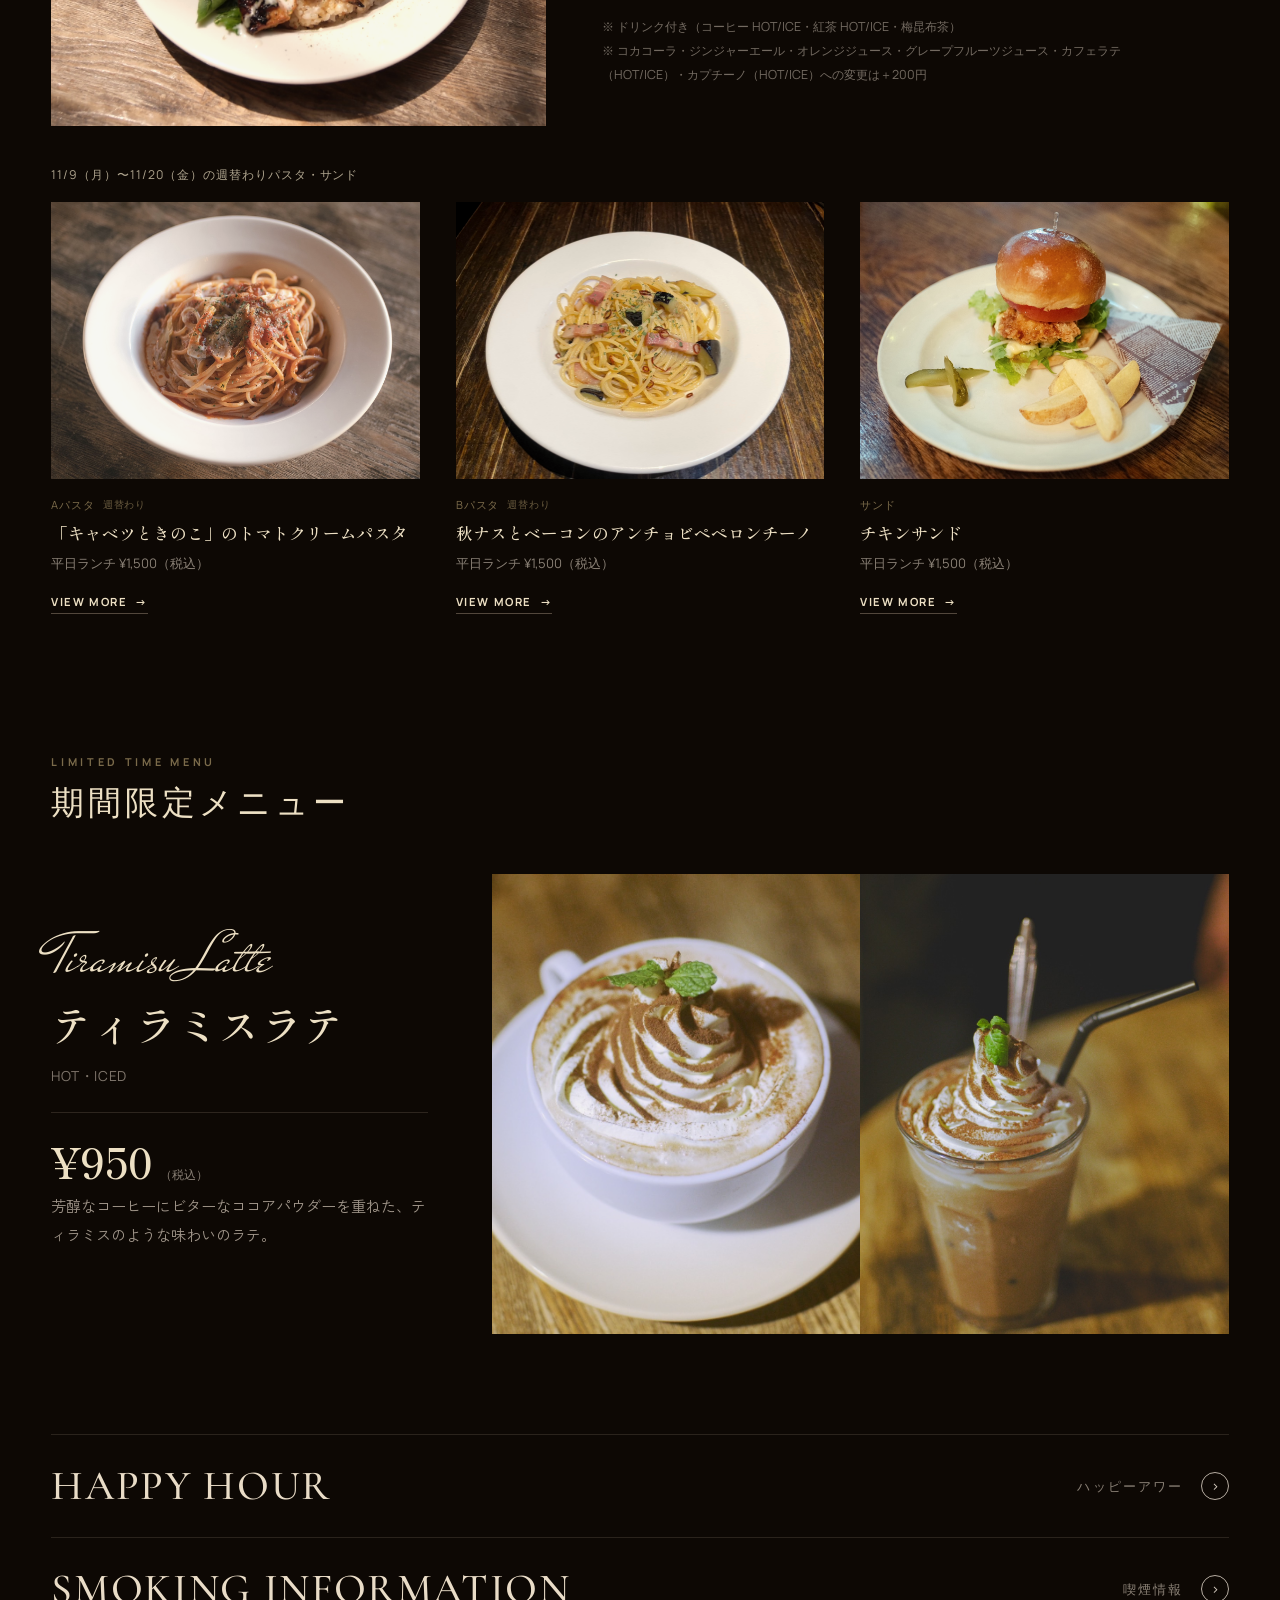
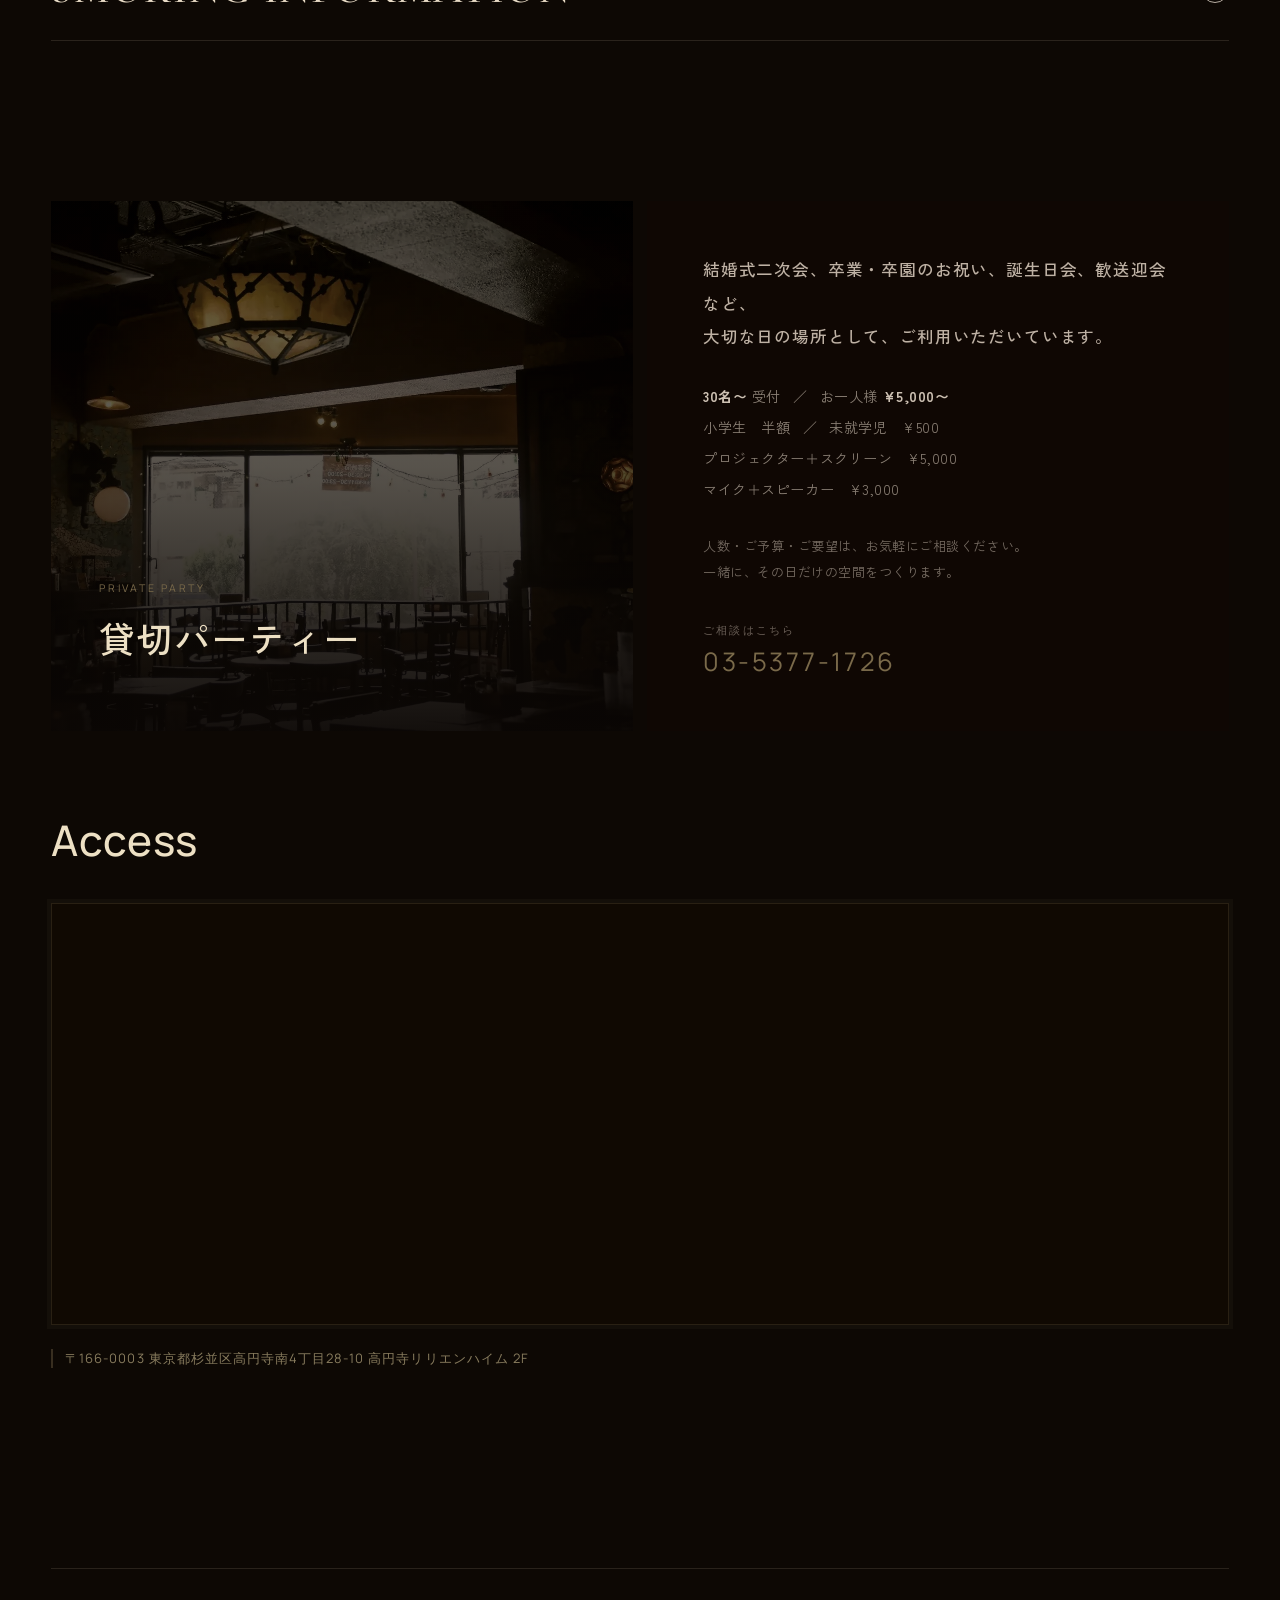
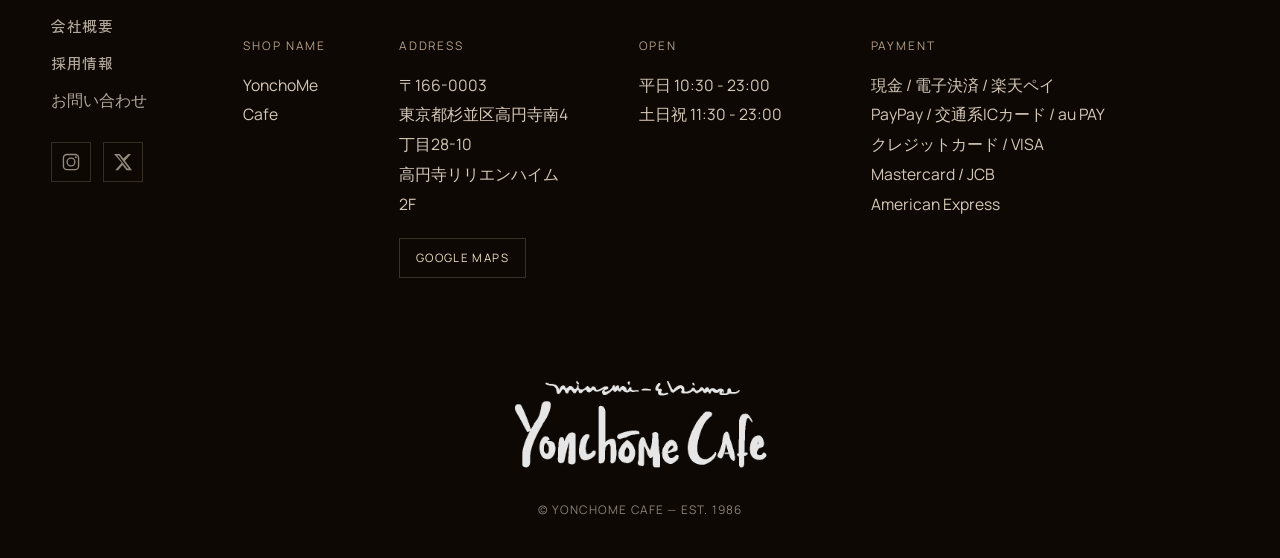
==== commit 461692a0: "モバイルメニューを日本語表記に変更し多言語対応、ヒーロー/ドロワーのモバイル表示を調整 - モバイルドロワーのナビ項目を日本語デフォルトにし、言語切替時に翻訳されるようdata-i18nを追加 - モ" ====
--- a/index.html
+++ b/index.html
@@ -3107,8 +3107,11 @@
         }
 
         /* Hero: smaller, no crossfade on mobile */
-        .photo-panel-hero { min-height: 80svh; }
+        .photo-panel-hero { min-height: 58svh; }
         .hero-image-from { opacity: 0 !important; animation: none !important; }
+
+        /* Nav drawer: full-screen on mobile */
+        .mobile-drawer { width: 100%; }
 
         /* Filming: show one card at a time */
         .location-grid {
@@ -3375,13 +3378,13 @@
     <!-- MOBILE NAV DRAWER -->
     <div class="mobile-drawer" id="mobile-drawer" aria-hidden="true">
       <nav class="mobile-drawer-nav">
-        <a class="mobile-drawer-link" href="#message" data-drawer-close>ABOUT</a>
-        <a class="mobile-drawer-link" href="#history" data-drawer-close>HISTORY</a>
-        <a class="mobile-drawer-link" href="#filming" data-drawer-close>FILMING LOCATIONS</a>
-        <a class="mobile-drawer-link" href="#popular-menu" data-drawer-close>MENU</a>
-        <a class="mobile-drawer-link" href="#banners" data-drawer-close>PRIVATE PARTY</a>
-        <a class="mobile-drawer-link" href="#access" data-drawer-close>ACCESS</a>
-        <button class="mobile-drawer-link mobile-drawer-reserve-toggle" type="button" id="mobile-drawer-reserve-btn">RESERVE</button>
+        <a class="mobile-drawer-link" href="#message" data-drawer-close data-i18n="mnavAbout">コンセプト</a>
+        <a class="mobile-drawer-link" href="#history" data-drawer-close data-i18n="mnavHistory">沿革</a>
+        <a class="mobile-drawer-link" href="#filming" data-drawer-close data-i18n="mnavFilming">ロケ地</a>
+        <a class="mobile-drawer-link" href="#popular-menu" data-drawer-close data-i18n="mnavMenu">メニュー</a>
+        <a class="mobile-drawer-link" href="#banners" data-drawer-close data-i18n="mnavParty">貸切・撮影</a>
+        <a class="mobile-drawer-link" href="#access" data-drawer-close data-i18n="mnavAccess">アクセス</a>
+        <button class="mobile-drawer-link mobile-drawer-reserve-toggle" type="button" id="mobile-drawer-reserve-btn" data-i18n="navReserve">ご予約</button>
         <div class="mobile-drawer-reserve" id="mobile-drawer-reserve" aria-hidden="true">
           <a class="mobile-drawer-reserve-item reserve-autoreserve-link" href="https://autoreserve.com/ja/restaurants/AdhhJpEjPGccBkroHsXJ" target="_blank" rel="noopener noreferrer">
             <span class="mobile-drawer-reserve-label">ONLINE</span>
@@ -4644,6 +4647,7 @@
       const T = {
         ja: {
           navParty: '貸し切り', navRecruit: '採用', navRecruit2: '採用情報', navCompany: '企業情報', navReserve: 'ご予約',
+          mnavAbout: 'コンセプト', mnavHistory: '沿革', mnavFilming: 'ロケ地', mnavMenu: 'メニュー', mnavParty: '貸切・撮影', mnavAccess: 'アクセス',
           heroBannerPartyTitle: '貸し切りパーティー', heroBannerPartySub: '20名〜 ／ 3プランからご選択',
           heroBannerShootTitle: '撮影利用の案内', heroBannerShootSub: 'ロケ・写真撮影 ／ お気軽にご相談ください',
           heroLine1: '高円寺で40年。', heroLine2: '変わる時代と、変わらない居場所。', heroLine3: '人が集い、語り、繋がる。',
@@ -4712,6 +4716,7 @@
         },
         en: {
           navParty: 'Private Party', navRecruit: 'Recruit', navRecruit2: 'Recruit', navCompany: 'About', navReserve: 'Reserve',
+          mnavAbout: 'About', mnavHistory: 'History', mnavFilming: 'Filming Locations', mnavMenu: 'Menu', mnavParty: 'Private Party', mnavAccess: 'Access',
           heroBannerPartyTitle: 'Private Party', heroBannerPartySub: 'From 20 guests / 3 plans',
           heroBannerShootTitle: 'Photography & Filming', heroBannerShootSub: 'Location & photo shoots / Inquiries welcome',
           heroLine1: '40 Years in Koenji.', heroLine2: 'Times change. This place doesn\'t.', heroLine3: 'Gather, talk, connect.',
@@ -4780,6 +4785,7 @@
         },
         zhcn: {
           navParty: '包场', navRecruit: '招聘', navRecruit2: '招聘信息', navCompany: '关于我们', navReserve: '电话预约',
+          mnavAbout: '关于我们', mnavHistory: '历史', mnavFilming: '取景地', mnavMenu: '菜单', mnavParty: '包场・拍摄', mnavAccess: '交通',
           heroBannerPartyTitle: '包场派对', heroBannerPartySub: '20人起 / 3种套餐',
           heroBannerShootTitle: '拍摄场地租借', heroBannerShootSub: '外景・摄影拍摄 / 欢迎咨询',
           heroLine1: '在高圆寺的40年。', heroLine2: '时代在变，这里不变。', heroLine3: '相聚、交流、连接。',
@@ -4848,6 +4854,7 @@
         },
         zhtw: {
           navParty: '包場', navRecruit: '招募', navRecruit2: '招募資訊', navCompany: '關於我們', navReserve: '電話預約',
+          mnavAbout: '關於我們', mnavHistory: '歷史', mnavFilming: '取景地', mnavMenu: '菜單', mnavParty: '包場・拍攝', mnavAccess: '交通',
           heroBannerPartyTitle: '包場派對', heroBannerPartySub: '20人起 / 3種方案',
           heroBannerShootTitle: '拍攝場地租借', heroBannerShootSub: '外景・攝影拍攝 / 歡迎諮詢',
           heroLine1: '在高圓寺的40年。', heroLine2: '時代在變，這裡不變。', heroLine3: '相聚、交流、連結。',
@@ -4916,6 +4923,7 @@
         },
         ko: {
           navParty: '전세', navRecruit: '채용', navRecruit2: '채용 정보', navCompany: '회사 정보', navReserve: '전화 예약',
+          mnavAbout: '소개', mnavHistory: '연혁', mnavFilming: '촬영지', mnavMenu: '메뉴', mnavParty: '전세・촬영', mnavAccess: '오시는 길',
           heroBannerPartyTitle: '전세 파티', heroBannerPartySub: '20명~ / 3가지 플랜',
           heroBannerShootTitle: '촬영 이용 안내', heroBannerShootSub: '로케이션・사진 촬영 / 문의 환영',
           heroLine1: '고엔지에서 40년。', heroLine2: '시대는 변해도, 이 곳은 변하지 않습니다。', heroLine3: '모이고, 이야기하고, 연결되다。',
@@ -4984,6 +4992,7 @@
         },
         es: {
           navParty: 'Fiestas privadas', navRecruit: 'Empleo', navRecruit2: 'Empleo', navCompany: 'Nosotros', navReserve: 'Reservar',
+          mnavAbout: 'Nosotros', mnavHistory: 'Historia', mnavFilming: 'Locaciones de rodaje', mnavMenu: 'Menú', mnavParty: 'Fiesta privada', mnavAccess: 'Cómo llegar',
           heroBannerPartyTitle: 'Fiesta privada', heroBannerPartySub: 'Desde 20 personas / 3 planes',
           heroBannerShootTitle: 'Rodajes y fotografía', heroBannerShootSub: 'Localizaciones y sesiones fotográficas / Consúltenos',
           heroLine1: '40 años en Koenji.', heroLine2: 'Los tiempos cambian. Este lugar, no.', heroLine3: 'Reunirse, conversar, conectar.',
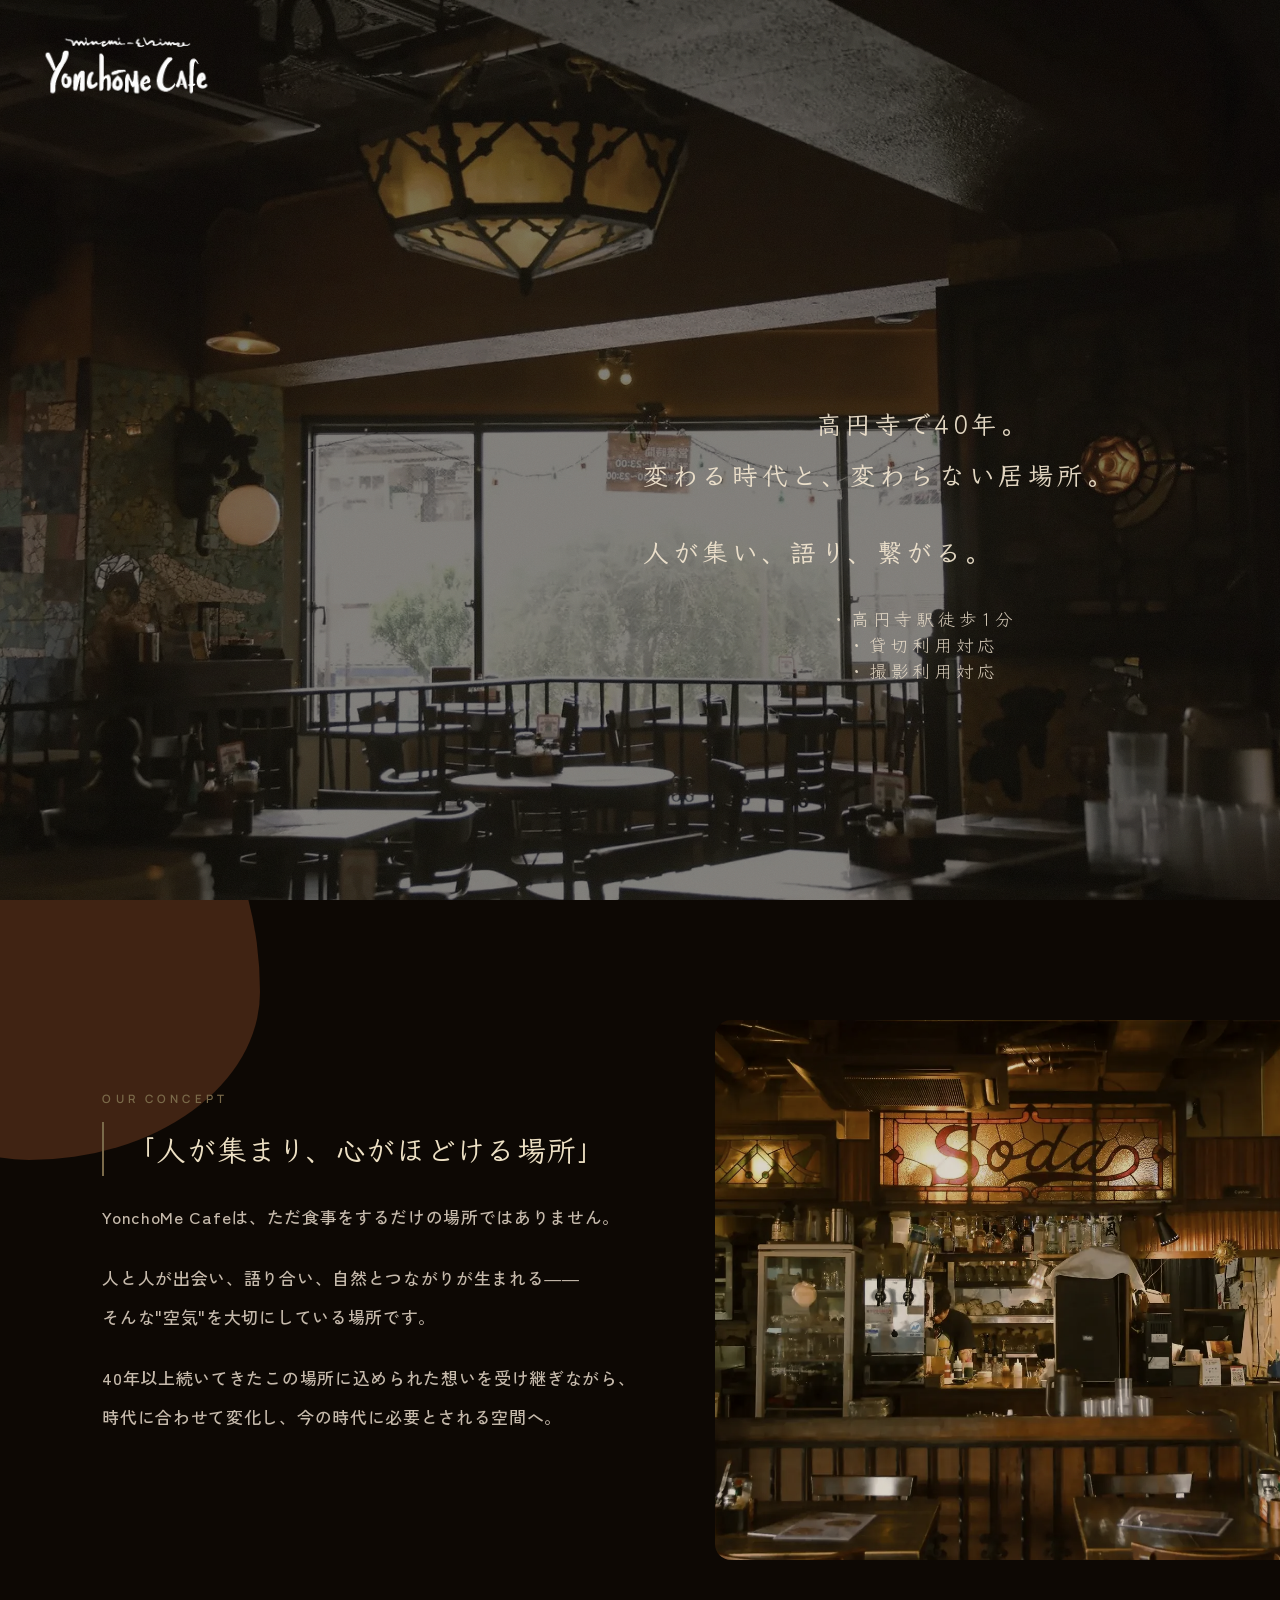
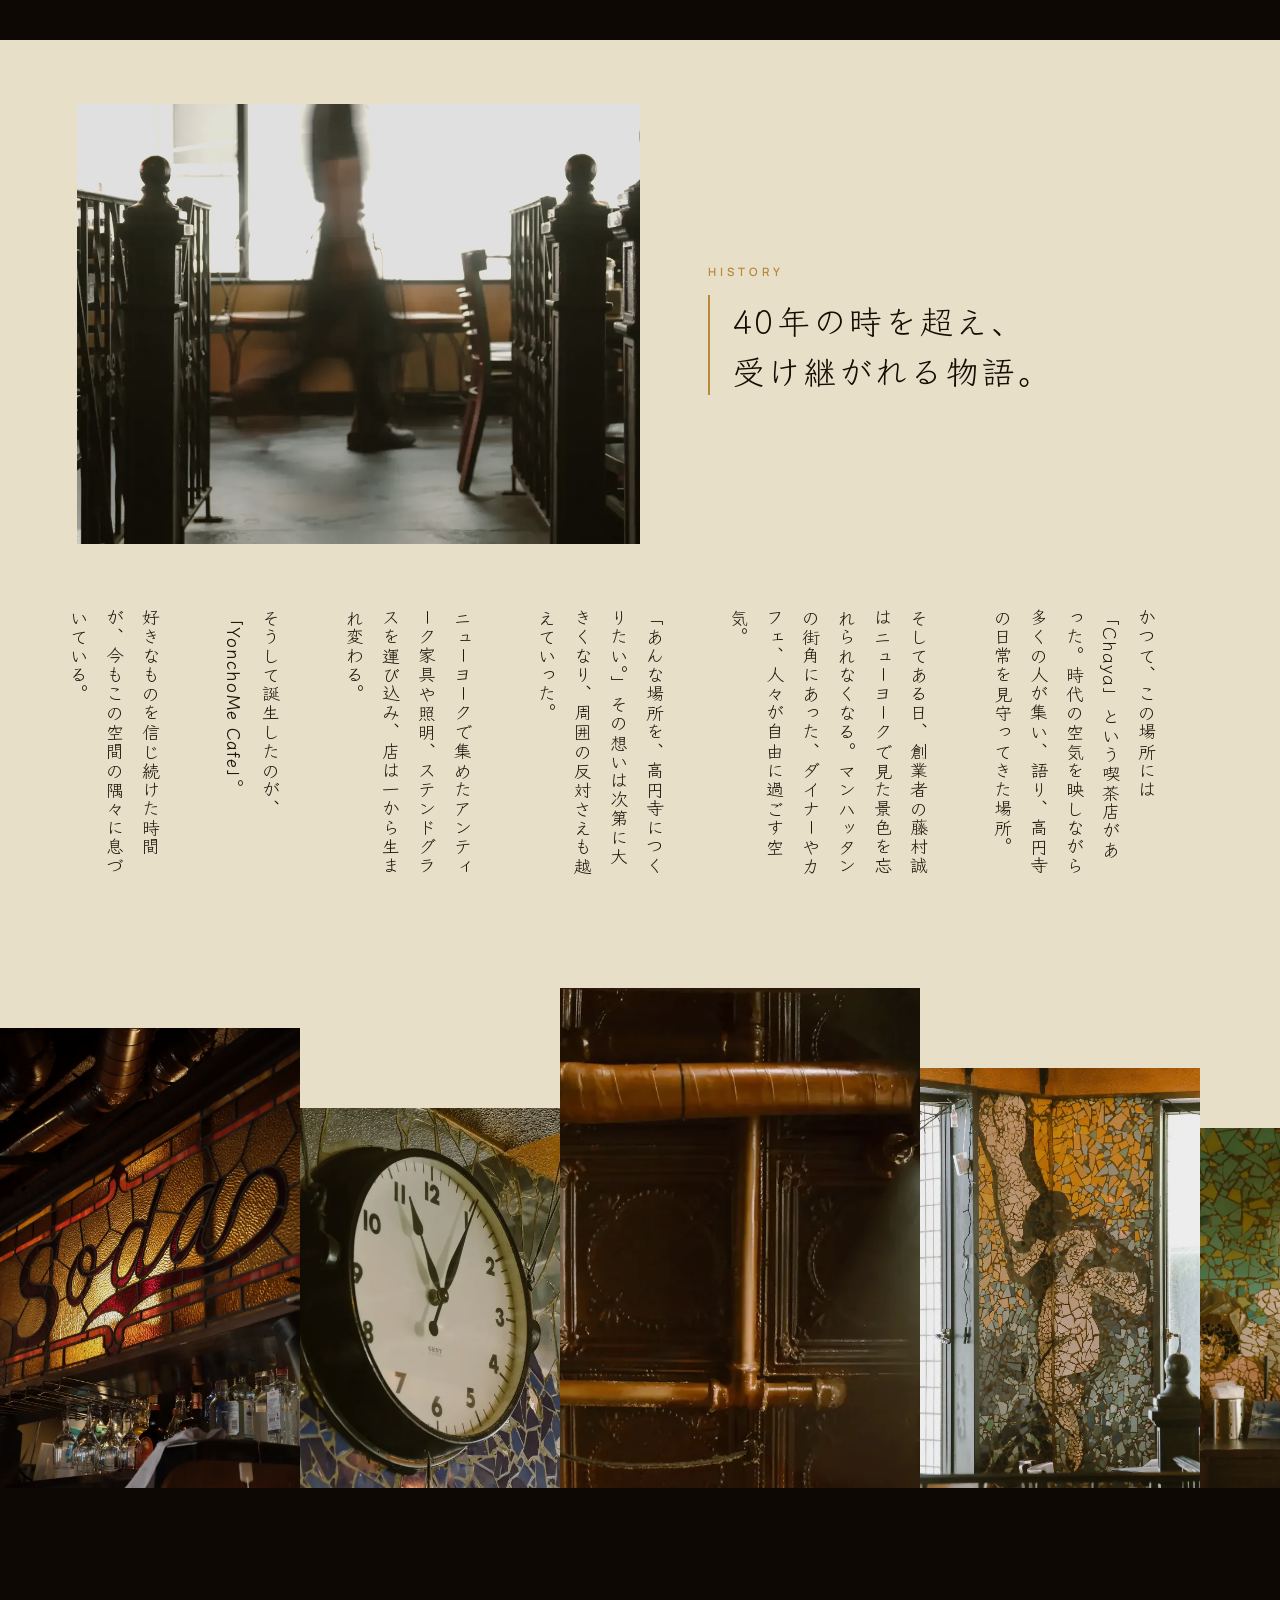
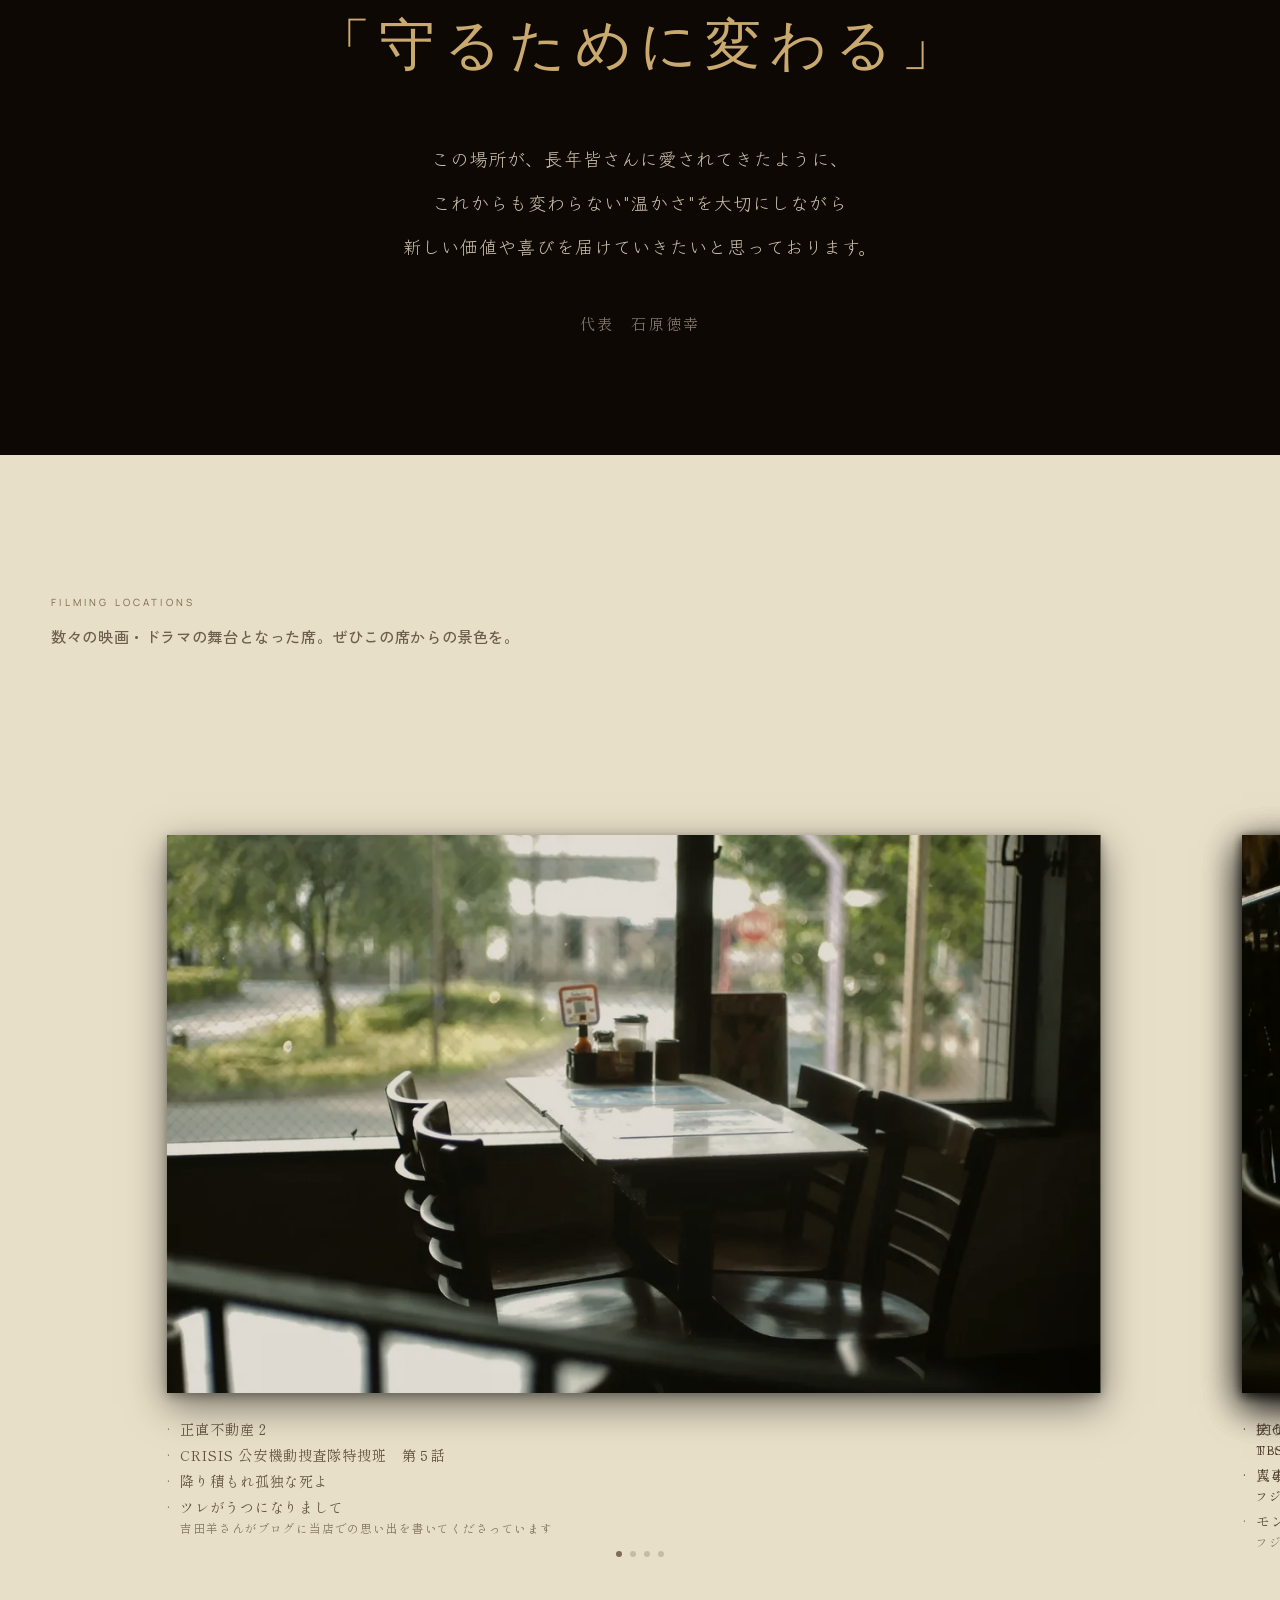
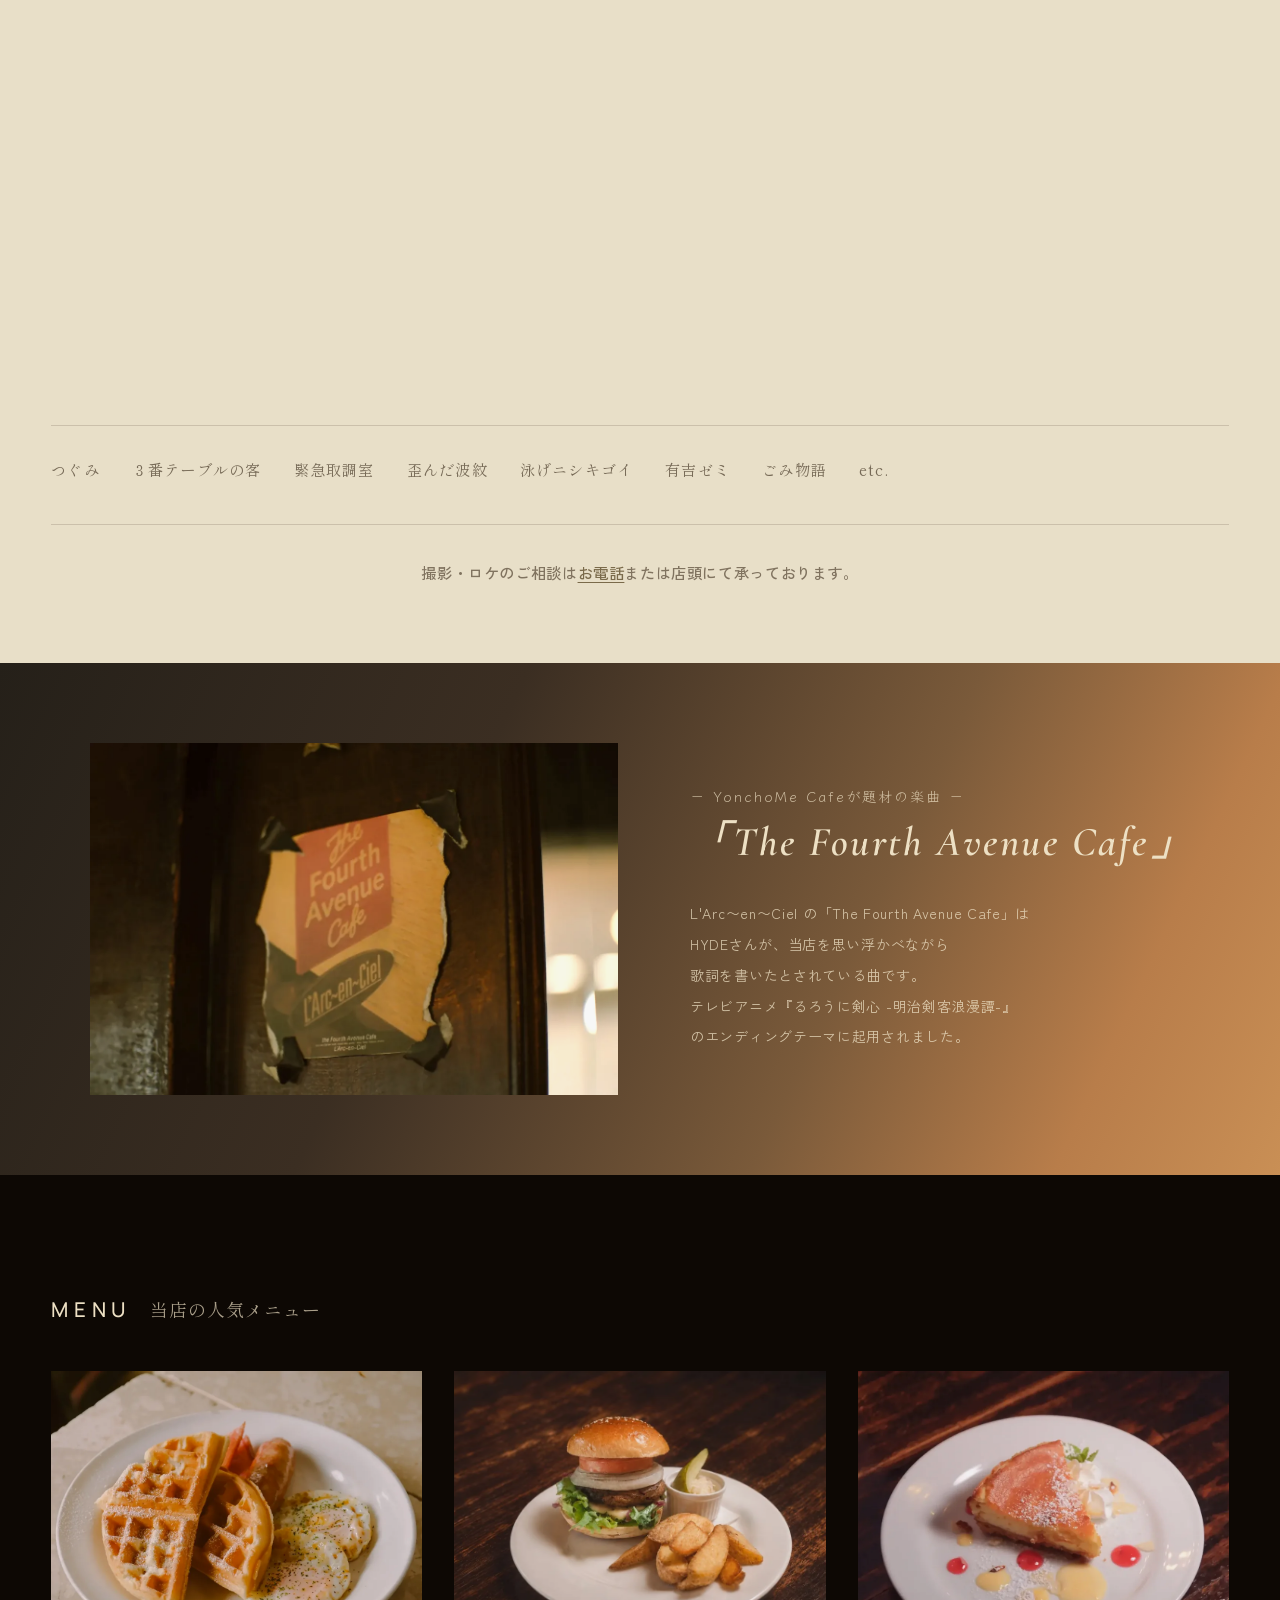
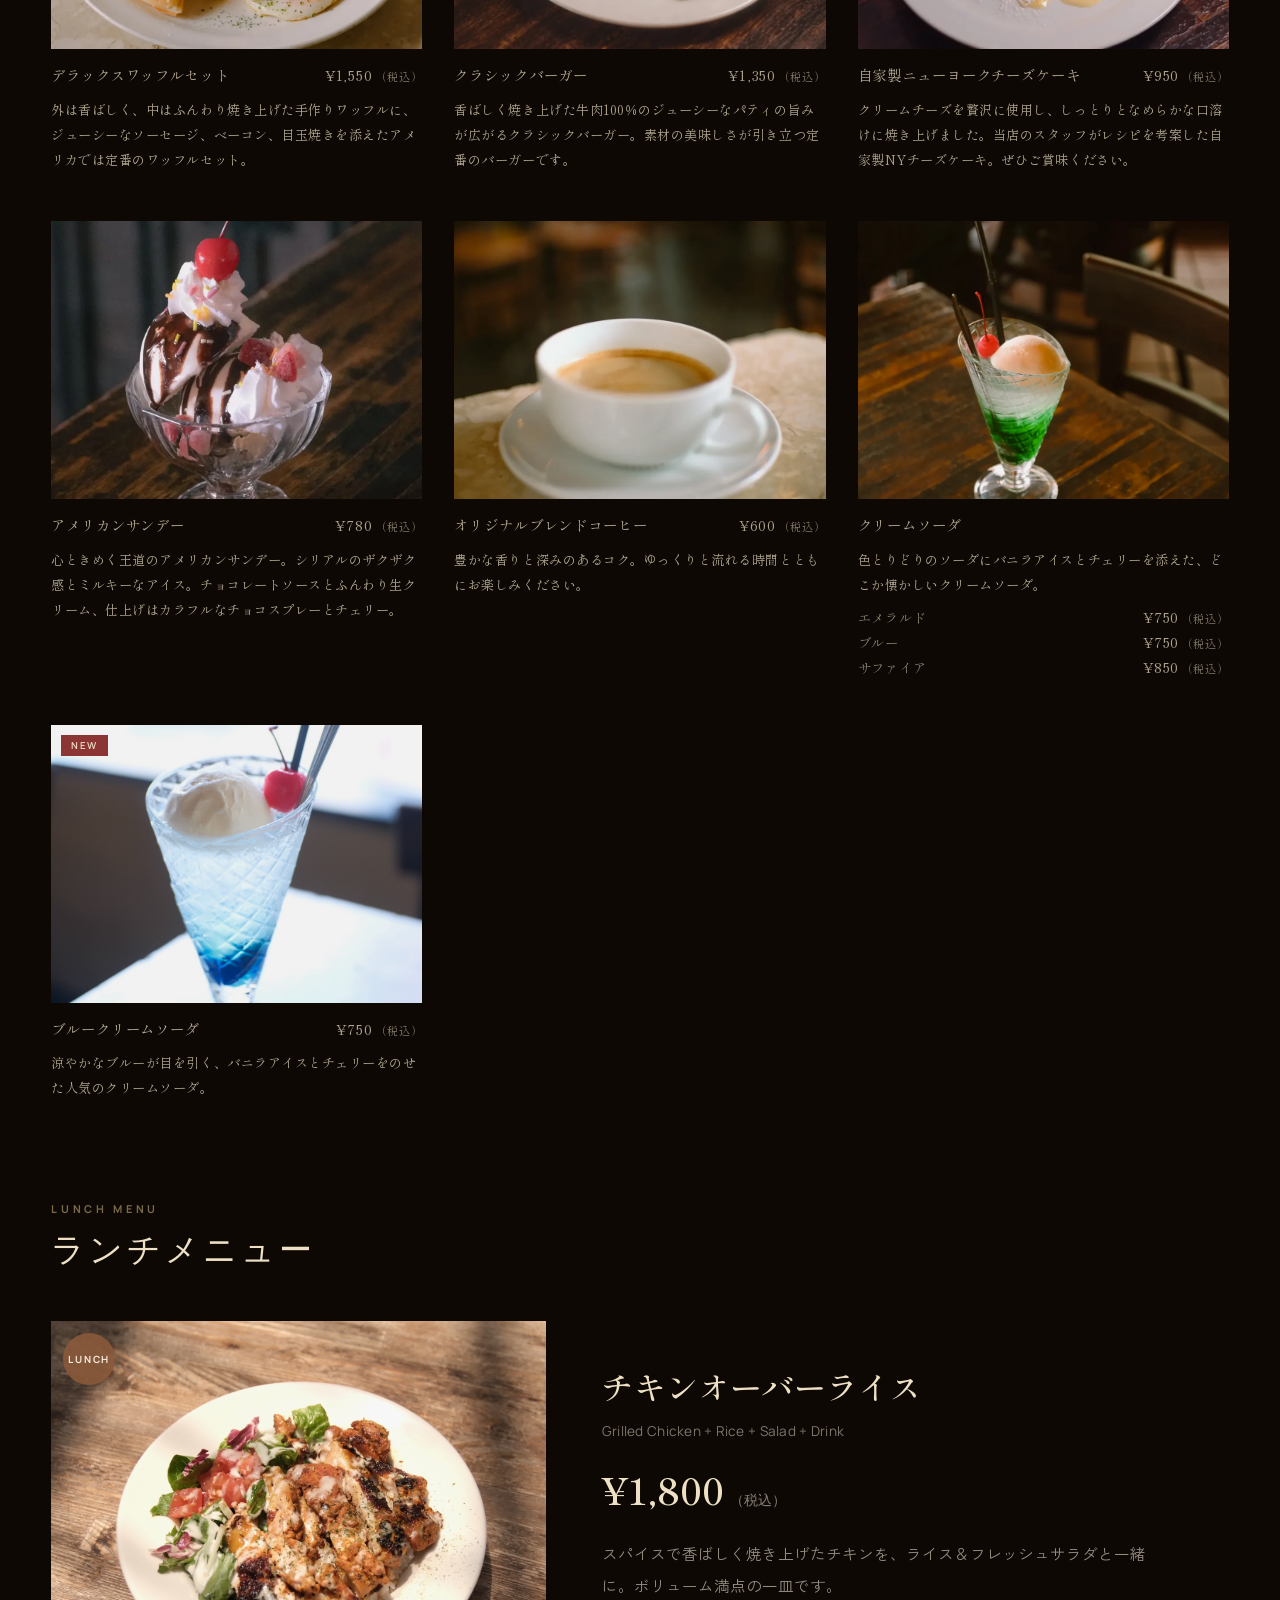
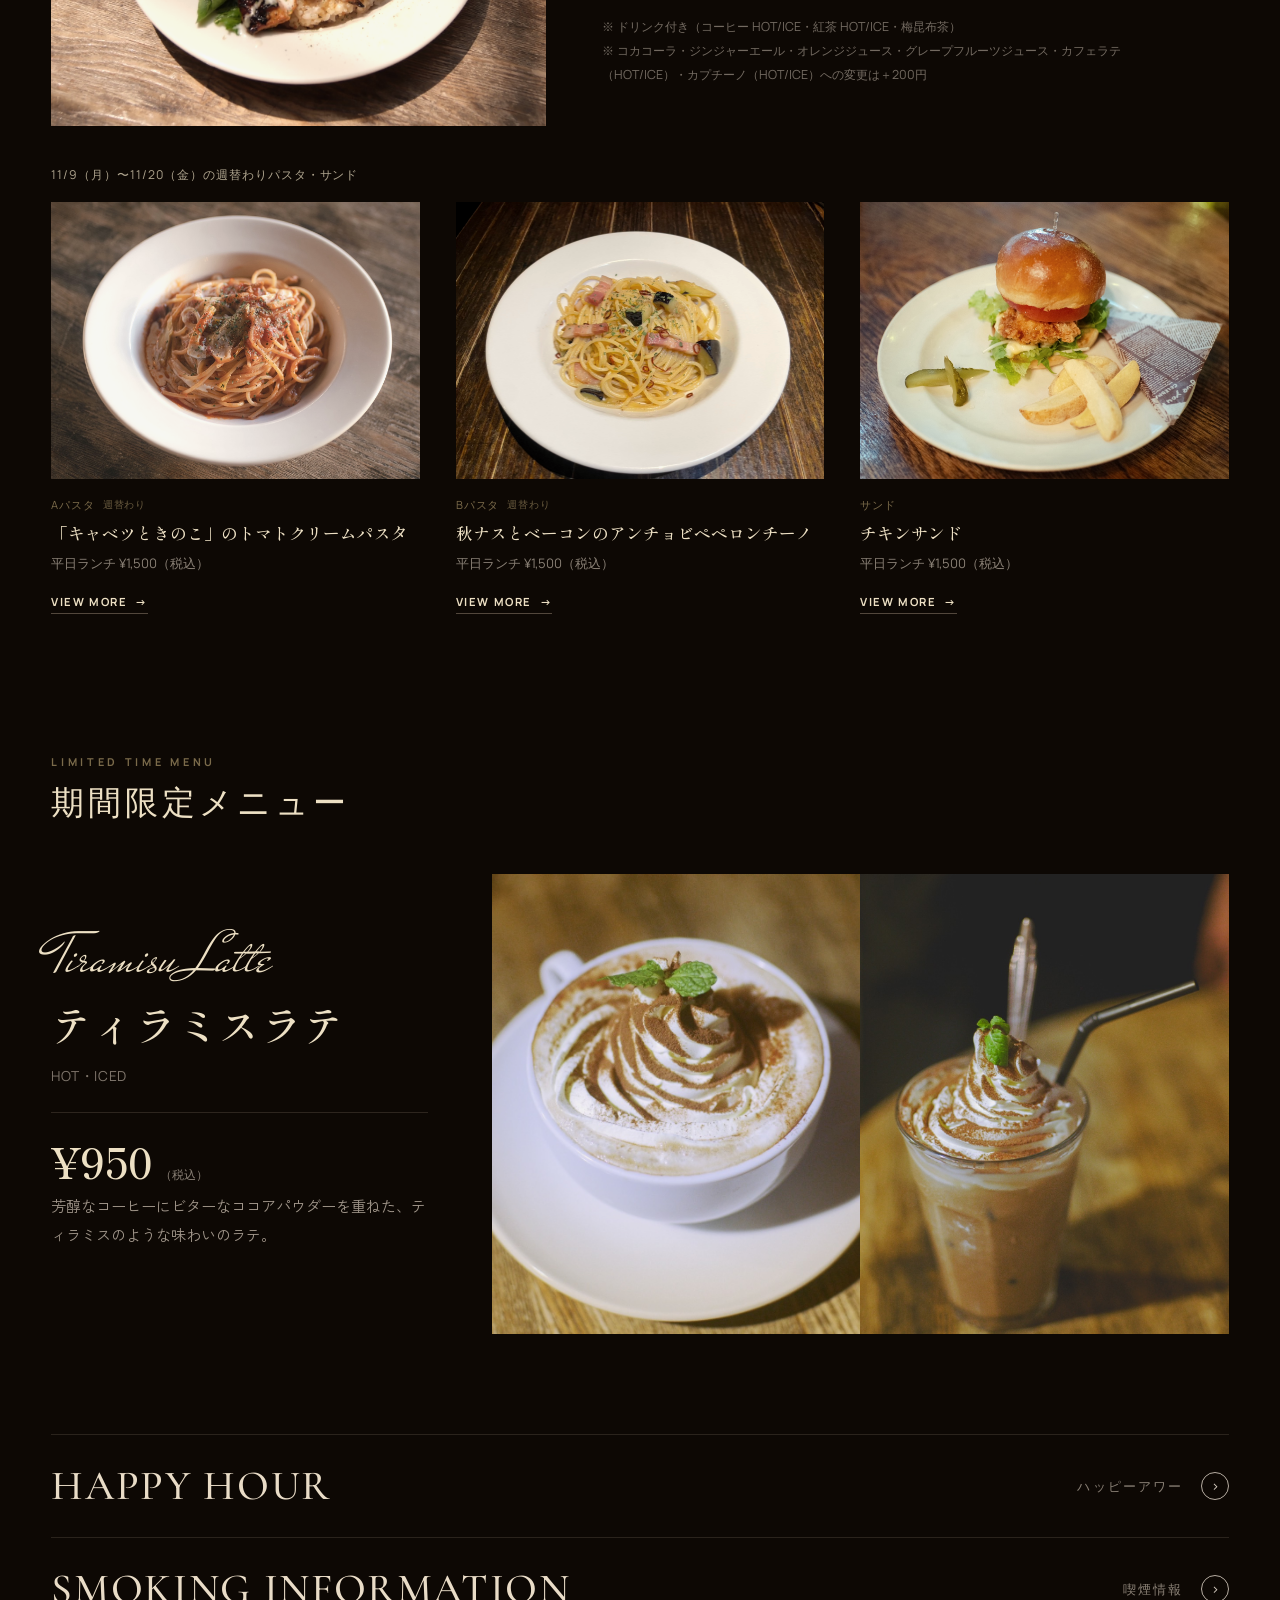
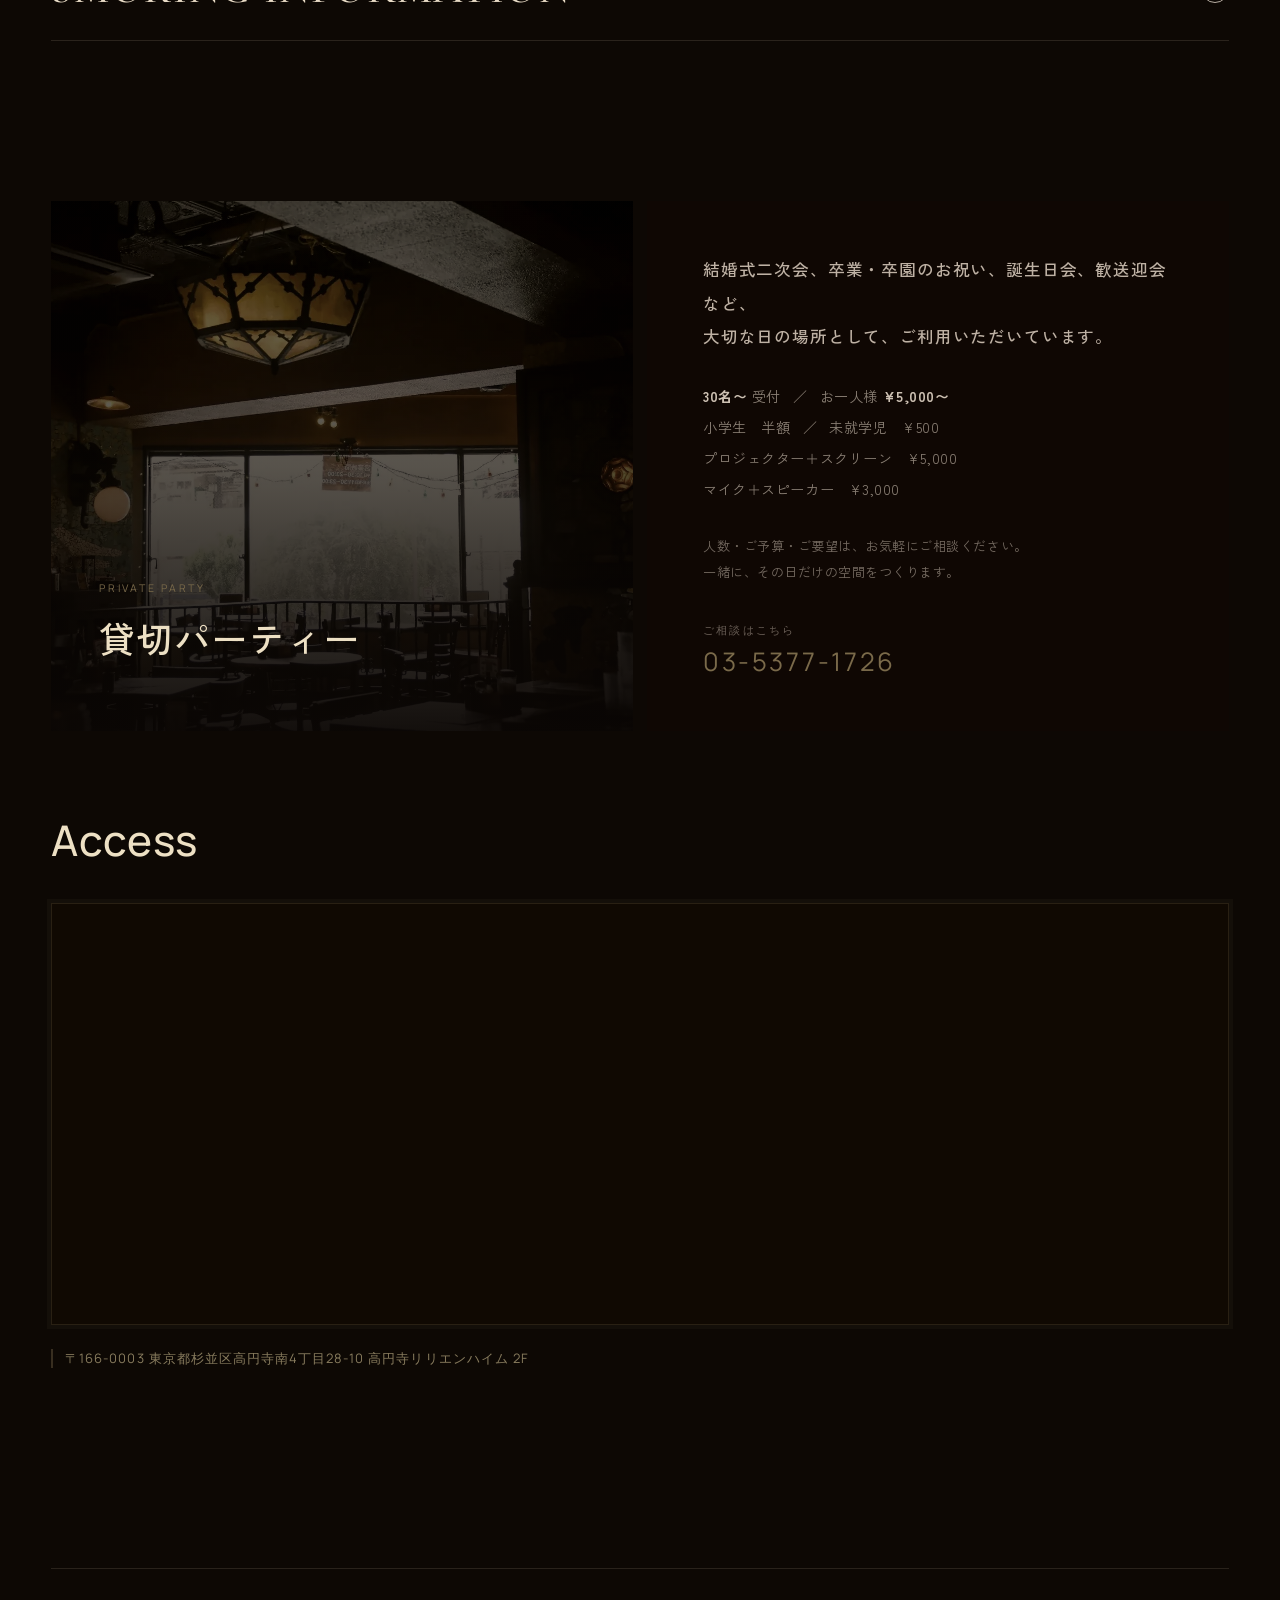
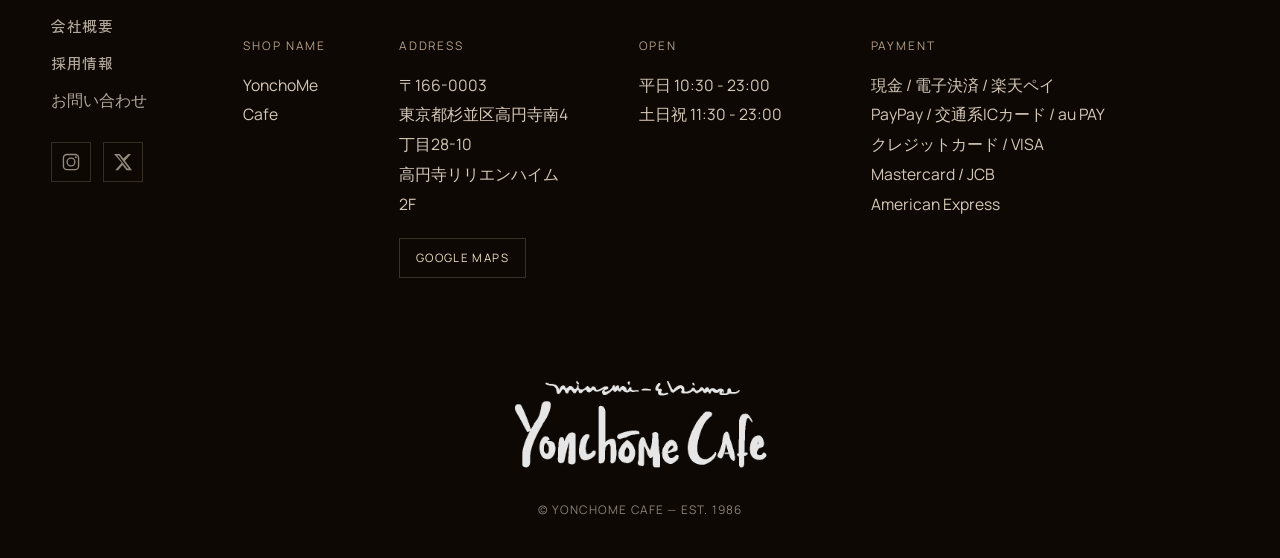
==== commit 6ade3c52: "モバイルメニューに閉じるボタンを追加し、ドロワー幅を元のサイズに戻す - ハンバーガーボタンがヘッダーのz-indexによりドロワーの下に隠れ閉じる手段がなかったため、ドロワー内に×ボタンを追加 - " ====
--- a/index.html
+++ b/index.html
@@ -2789,6 +2789,23 @@
       .mobile-drawer.is-open {
         transform: translateX(0);
       }
+      .mobile-drawer-close {
+        position: absolute;
+        top: 20px;
+        right: 20px;
+        width: 40px;
+        height: 40px;
+        display: flex;
+        align-items: center;
+        justify-content: center;
+        background: none;
+        border: none;
+        color: var(--text);
+        font-size: 2rem;
+        line-height: 1;
+        cursor: pointer;
+        z-index: 1;
+      }
       .mobile-drawer-overlay {
         position: fixed;
         inset: 0;
@@ -3109,9 +3126,6 @@
         /* Hero: smaller, no crossfade on mobile */
         .photo-panel-hero { min-height: 58svh; }
         .hero-image-from { opacity: 0 !important; animation: none !important; }
-
-        /* Nav drawer: full-screen on mobile */
-        .mobile-drawer { width: 100%; }
 
         /* Filming: show one card at a time */
         .location-grid {
@@ -3377,6 +3391,7 @@
 
     <!-- MOBILE NAV DRAWER -->
     <div class="mobile-drawer" id="mobile-drawer" aria-hidden="true">
+      <button class="mobile-drawer-close" id="mobile-drawer-close-btn" type="button" aria-label="メニューを閉じる">&times;</button>
       <nav class="mobile-drawer-nav">
         <a class="mobile-drawer-link" href="#message" data-drawer-close data-i18n="mnavAbout">コンセプト</a>
         <a class="mobile-drawer-link" href="#history" data-drawer-close data-i18n="mnavHistory">沿革</a>
@@ -4427,6 +4442,7 @@
         const btn = document.getElementById('mobile-menu-btn');
         const drawer = document.getElementById('mobile-drawer');
         const overlay = document.getElementById('mobile-drawer-overlay');
+        const closeBtn = document.getElementById('mobile-drawer-close-btn');
         if (!btn || !drawer) return;
 
         function openDrawer() {
@@ -4446,6 +4462,7 @@
           btn.getAttribute('aria-expanded') === 'true' ? closeDrawer() : openDrawer();
         });
         overlay.addEventListener('click', closeDrawer);
+        if (closeBtn) closeBtn.addEventListener('click', closeDrawer);
 
         // Close on nav link click
         drawer.querySelectorAll('[data-drawer-close]').forEach(el => {
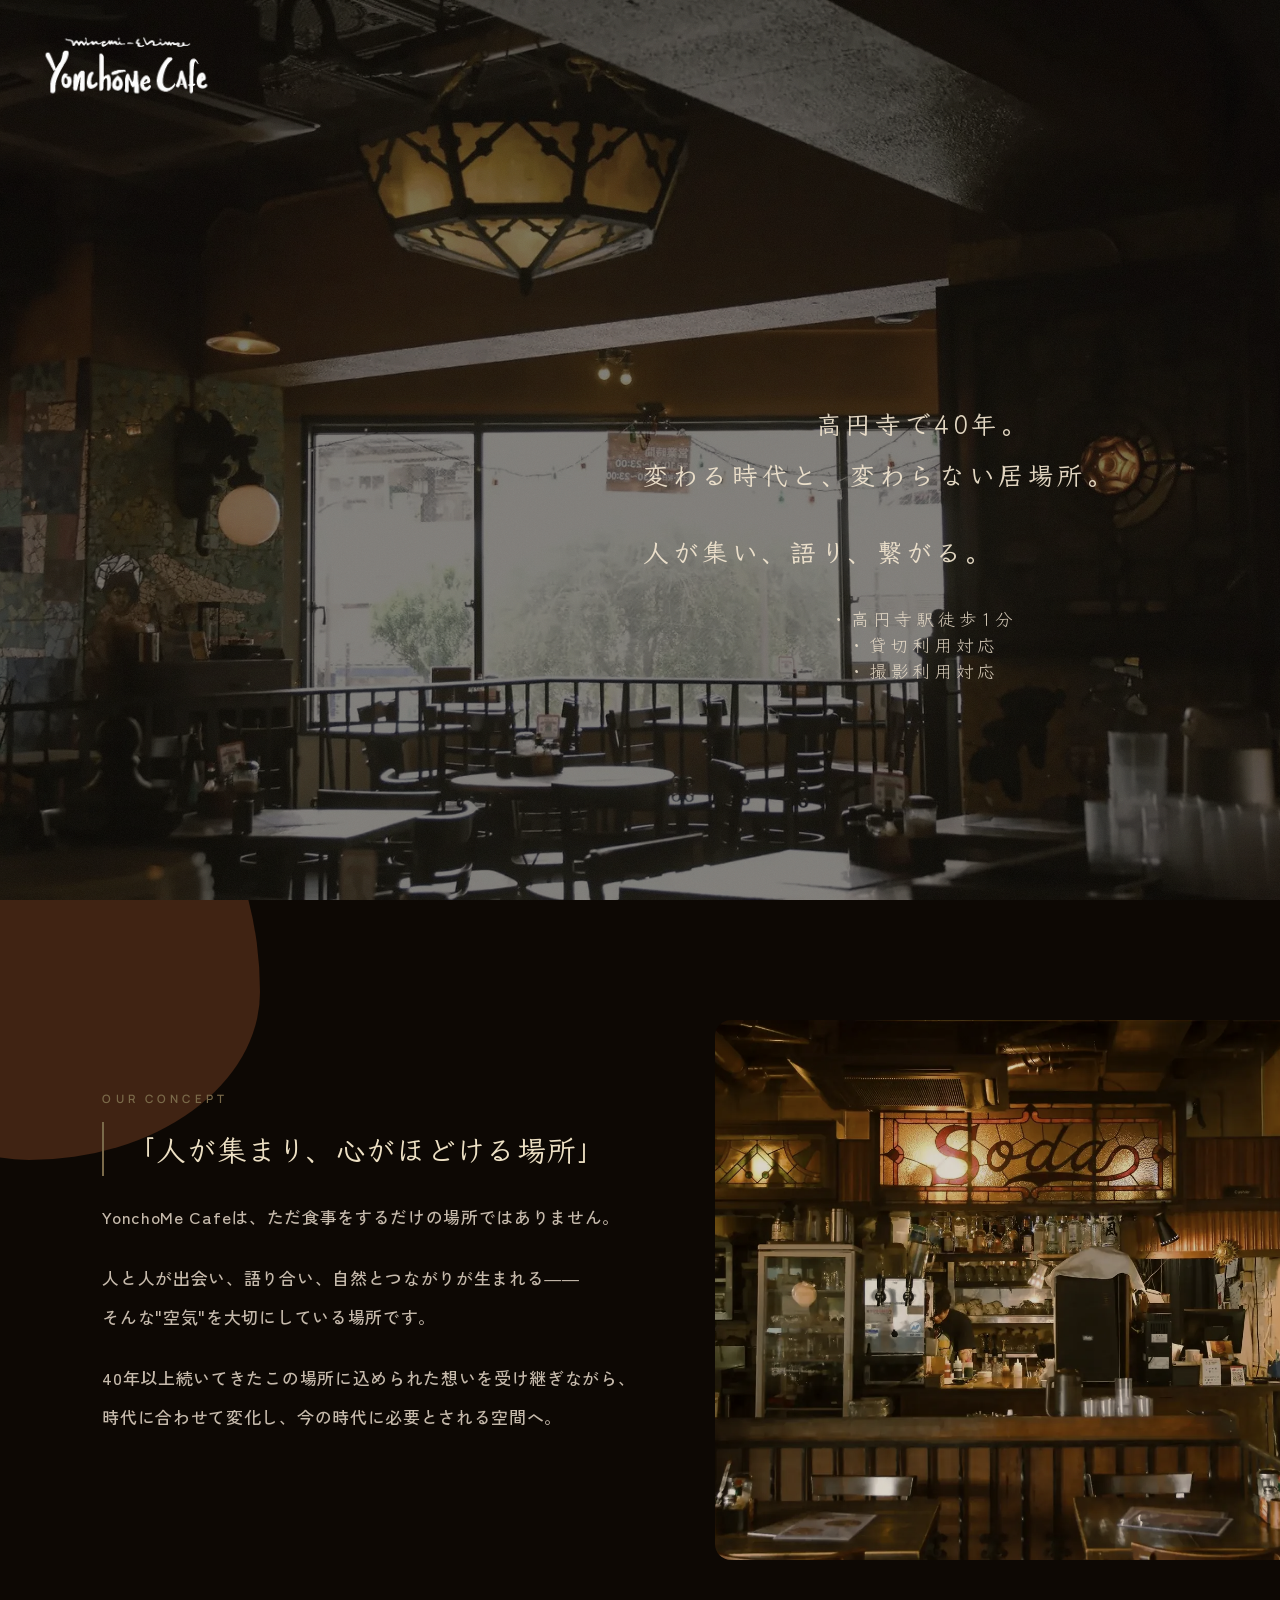
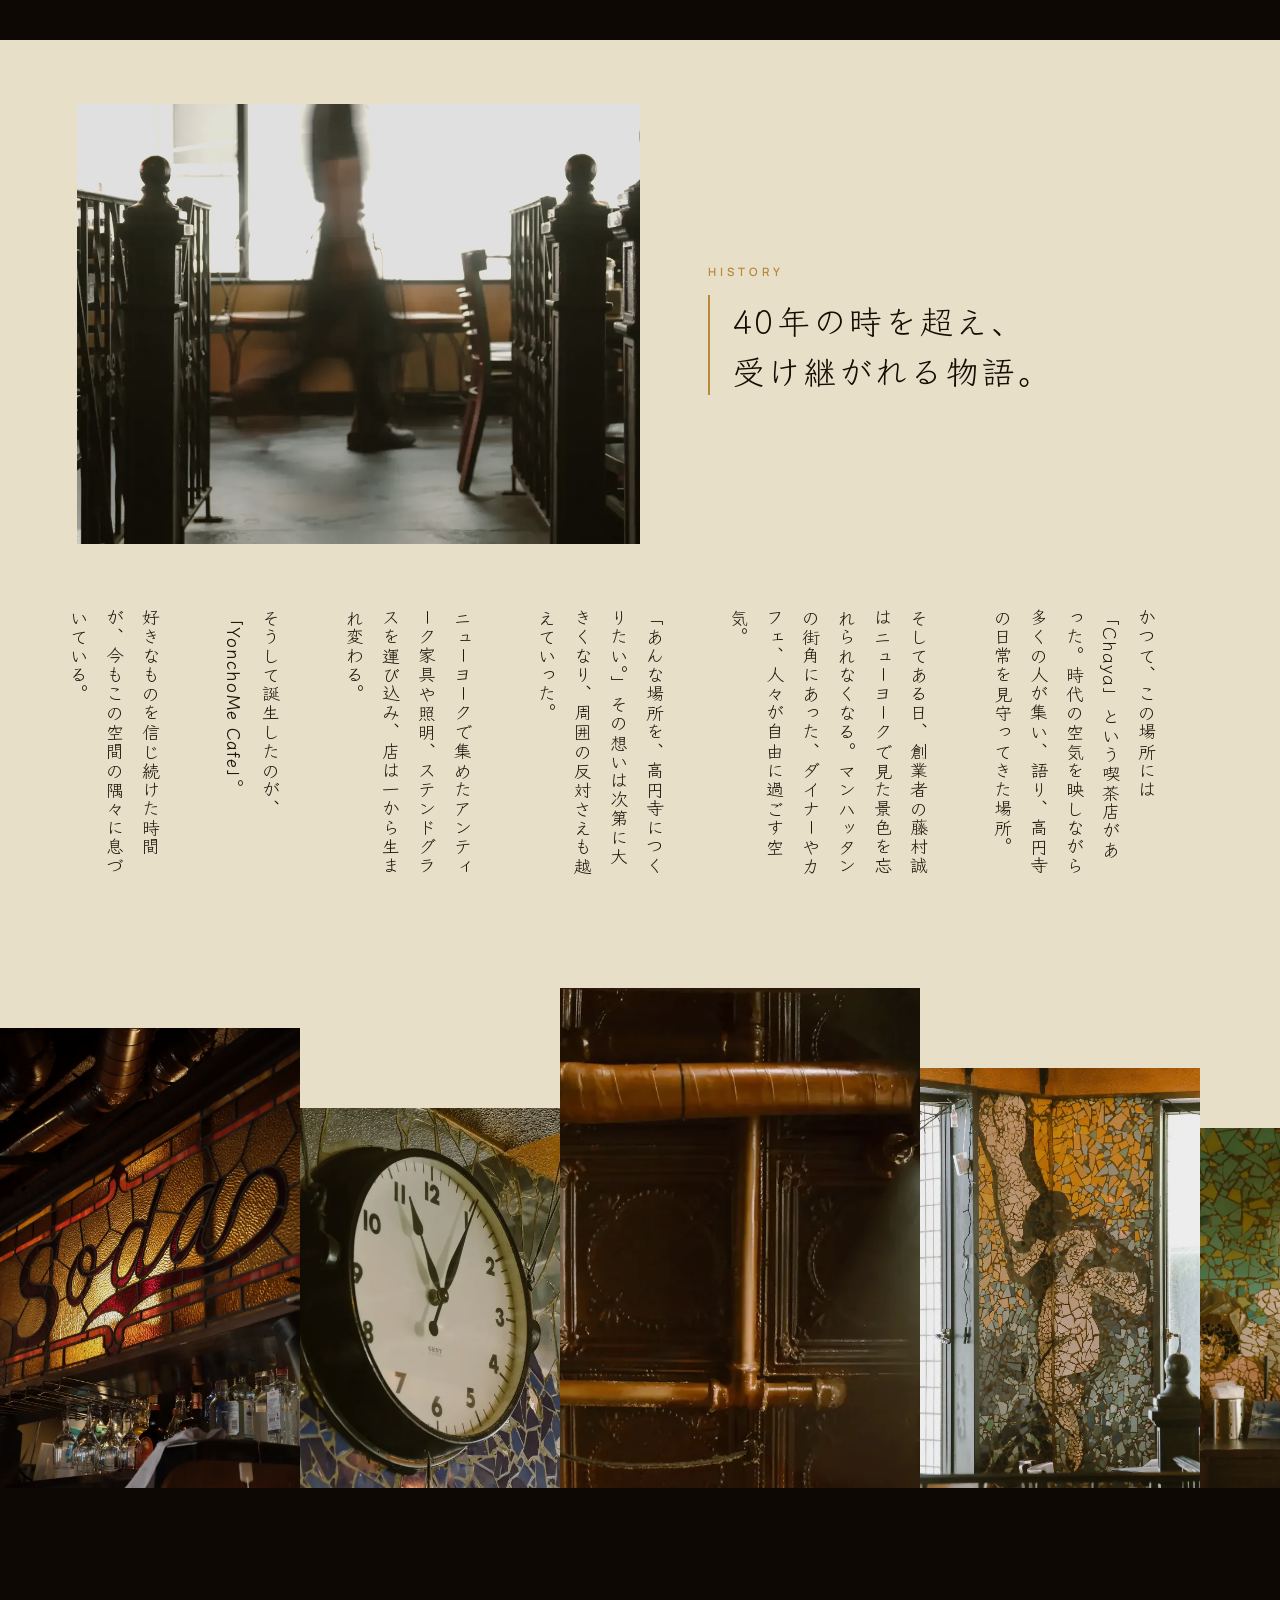
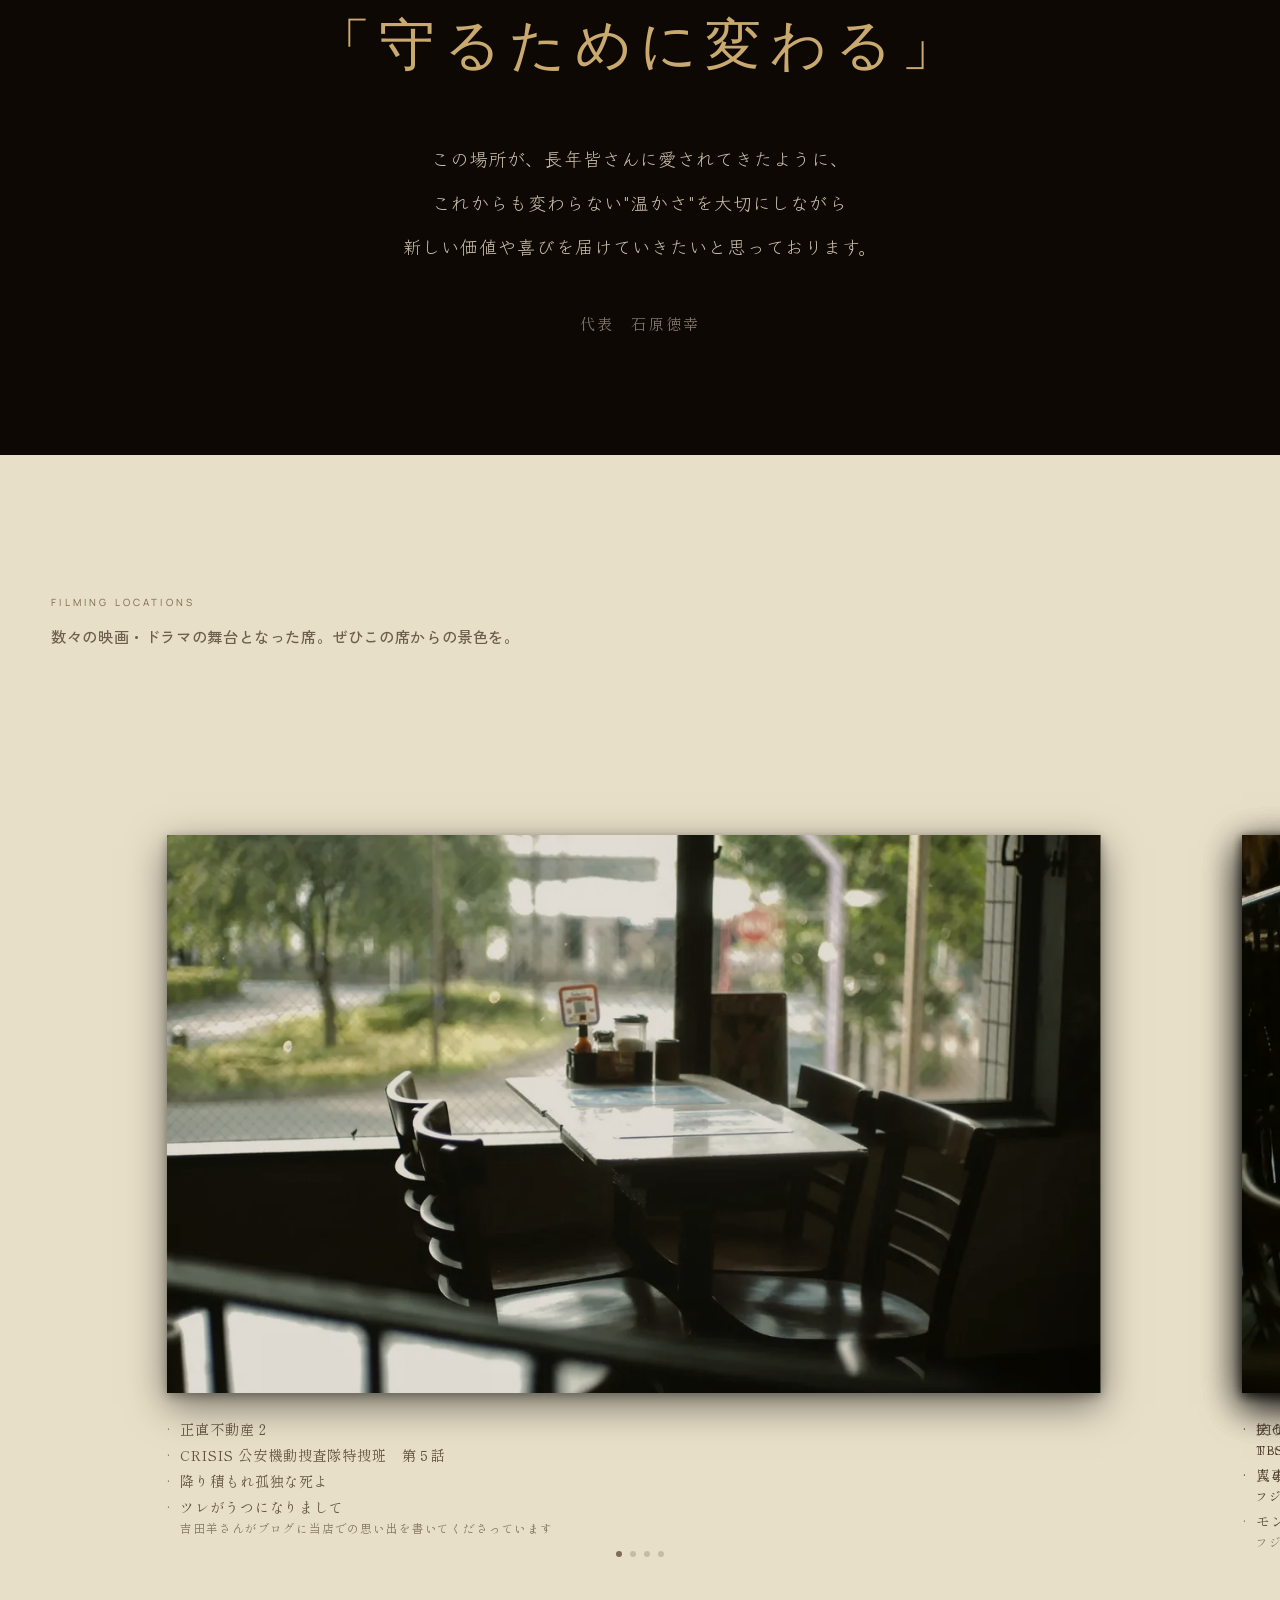
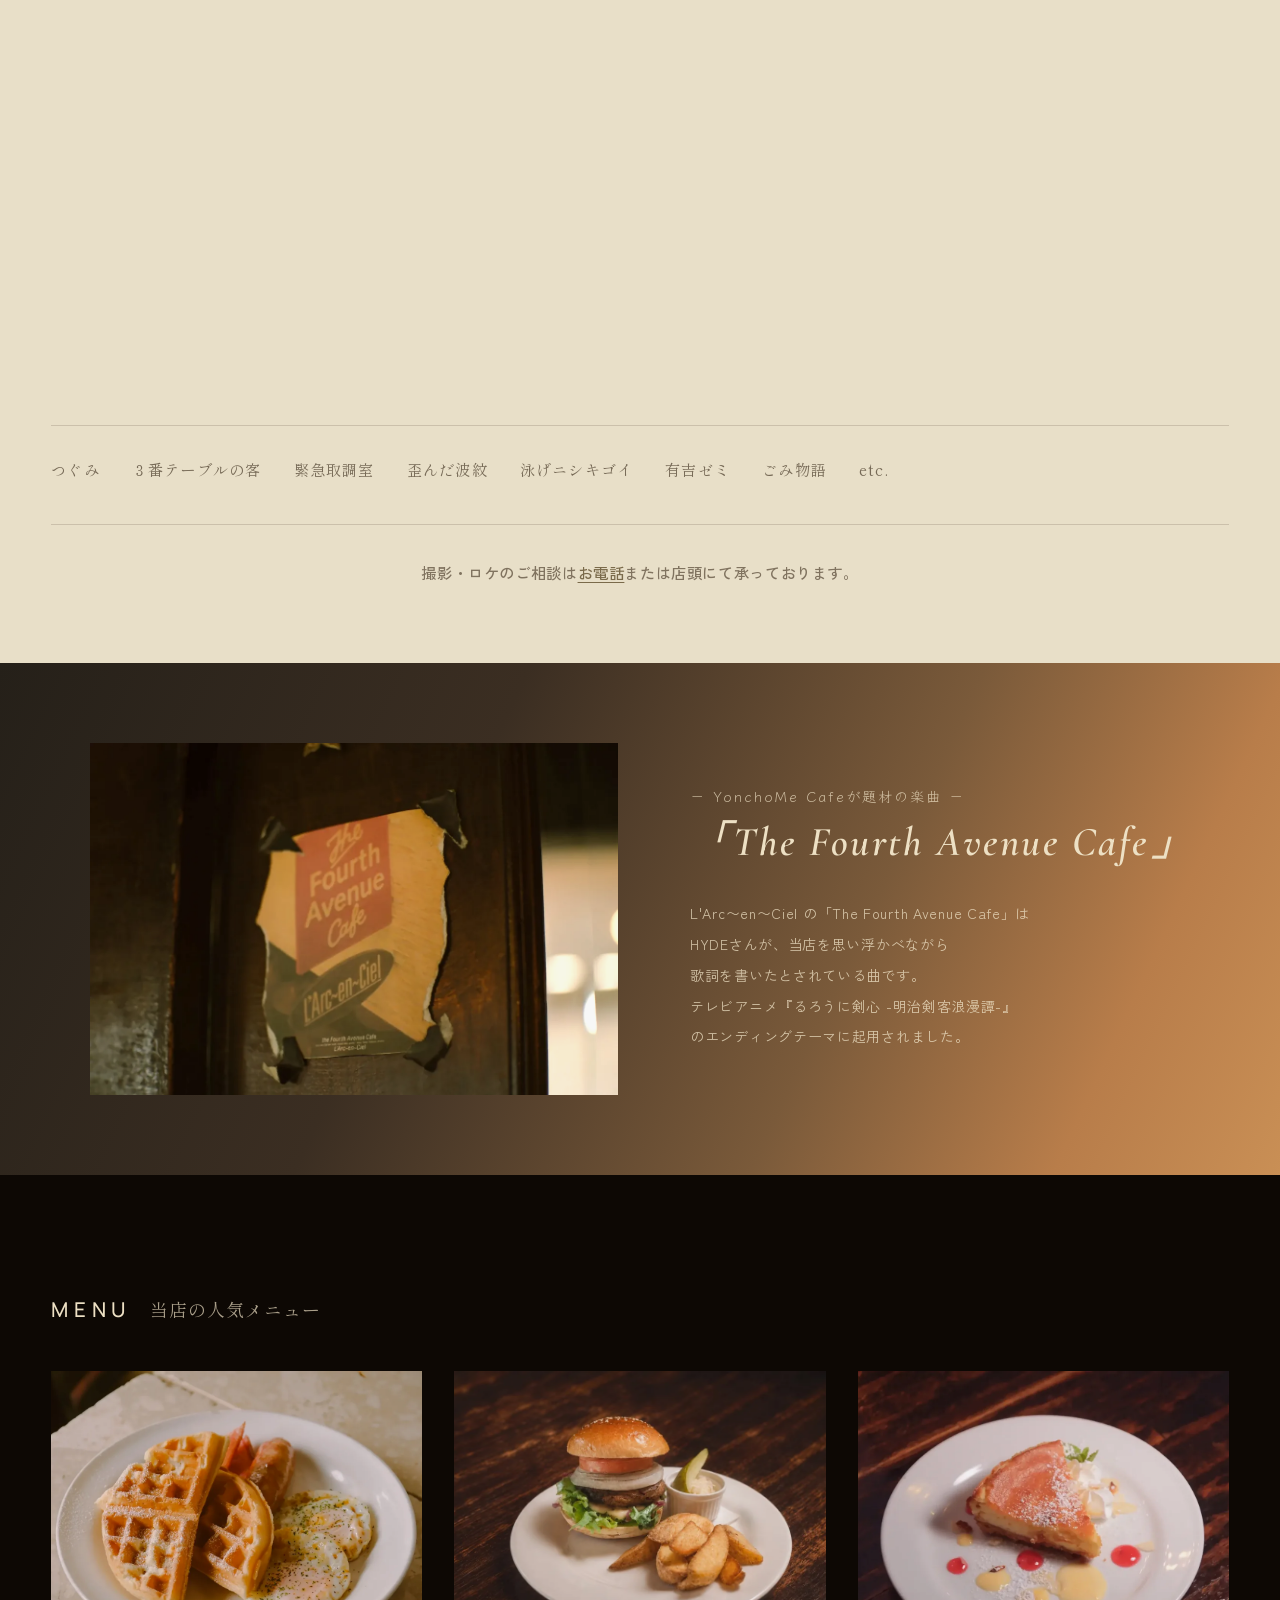
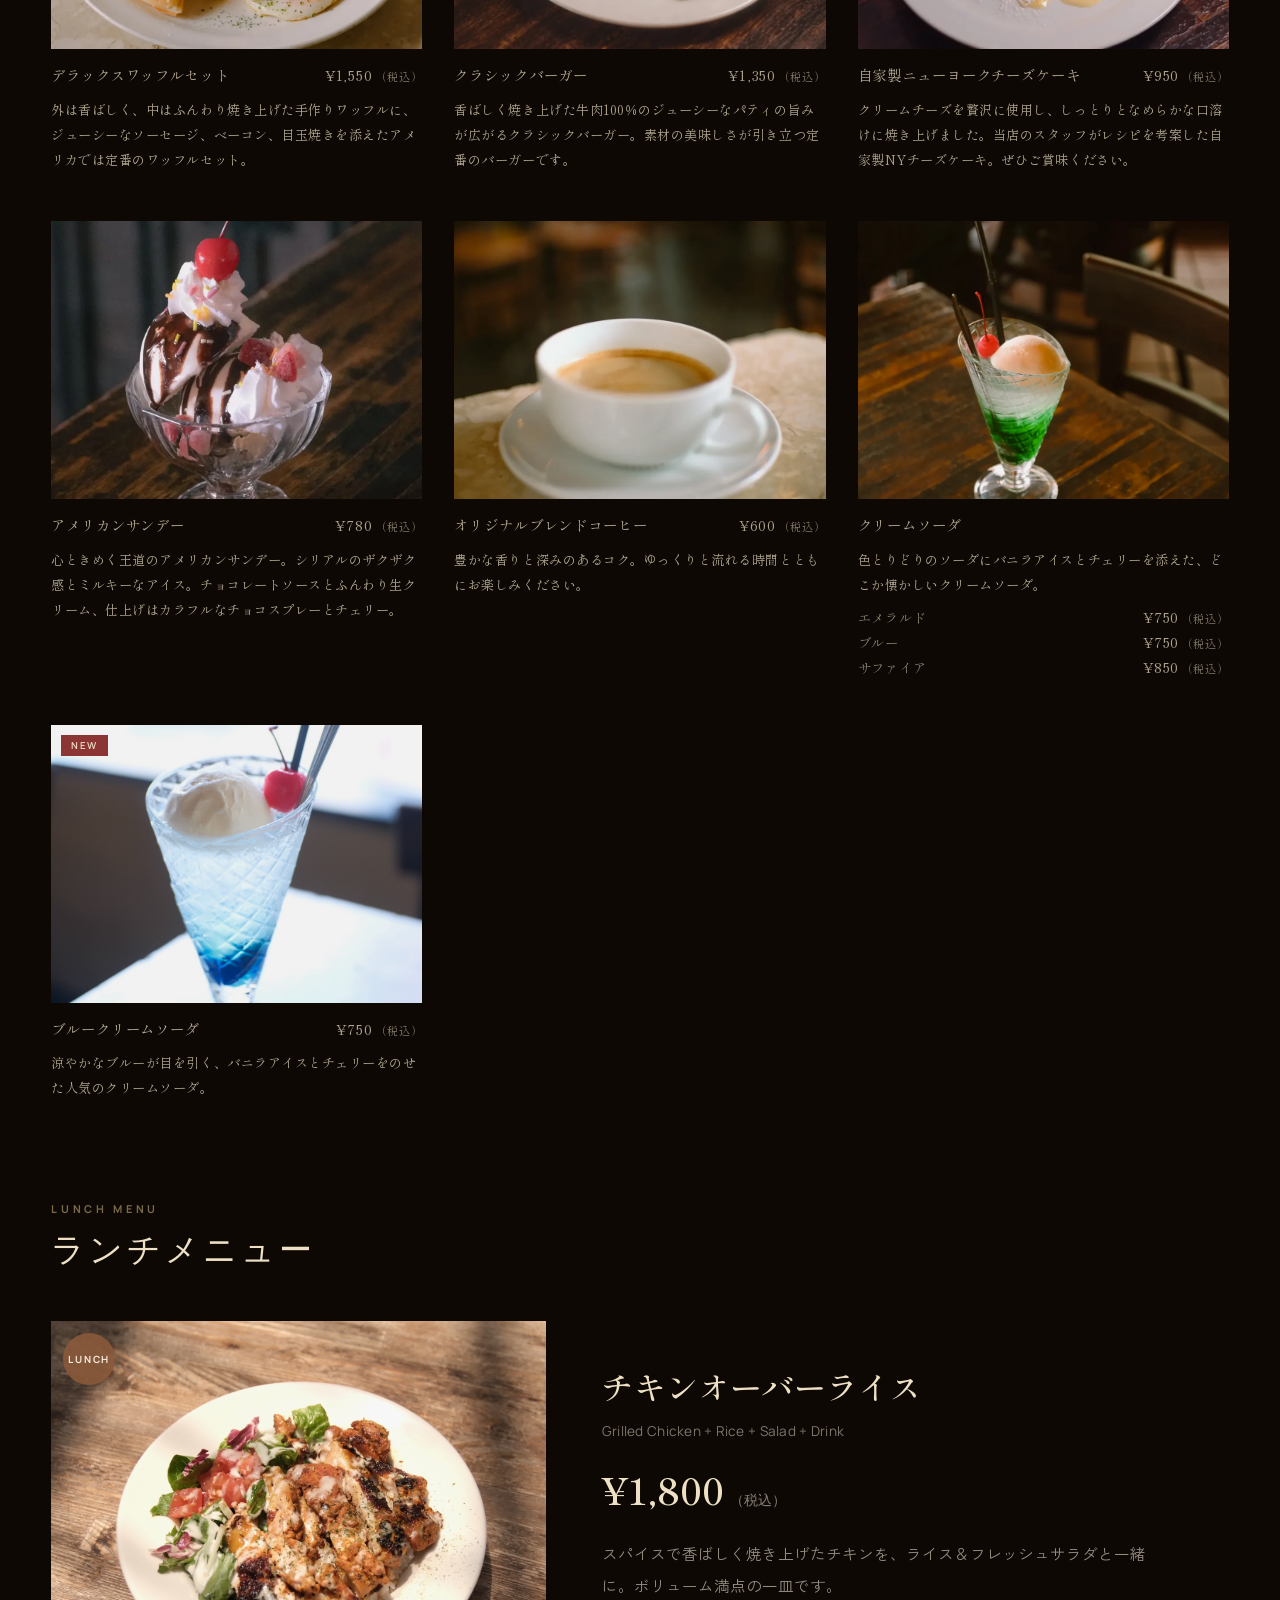
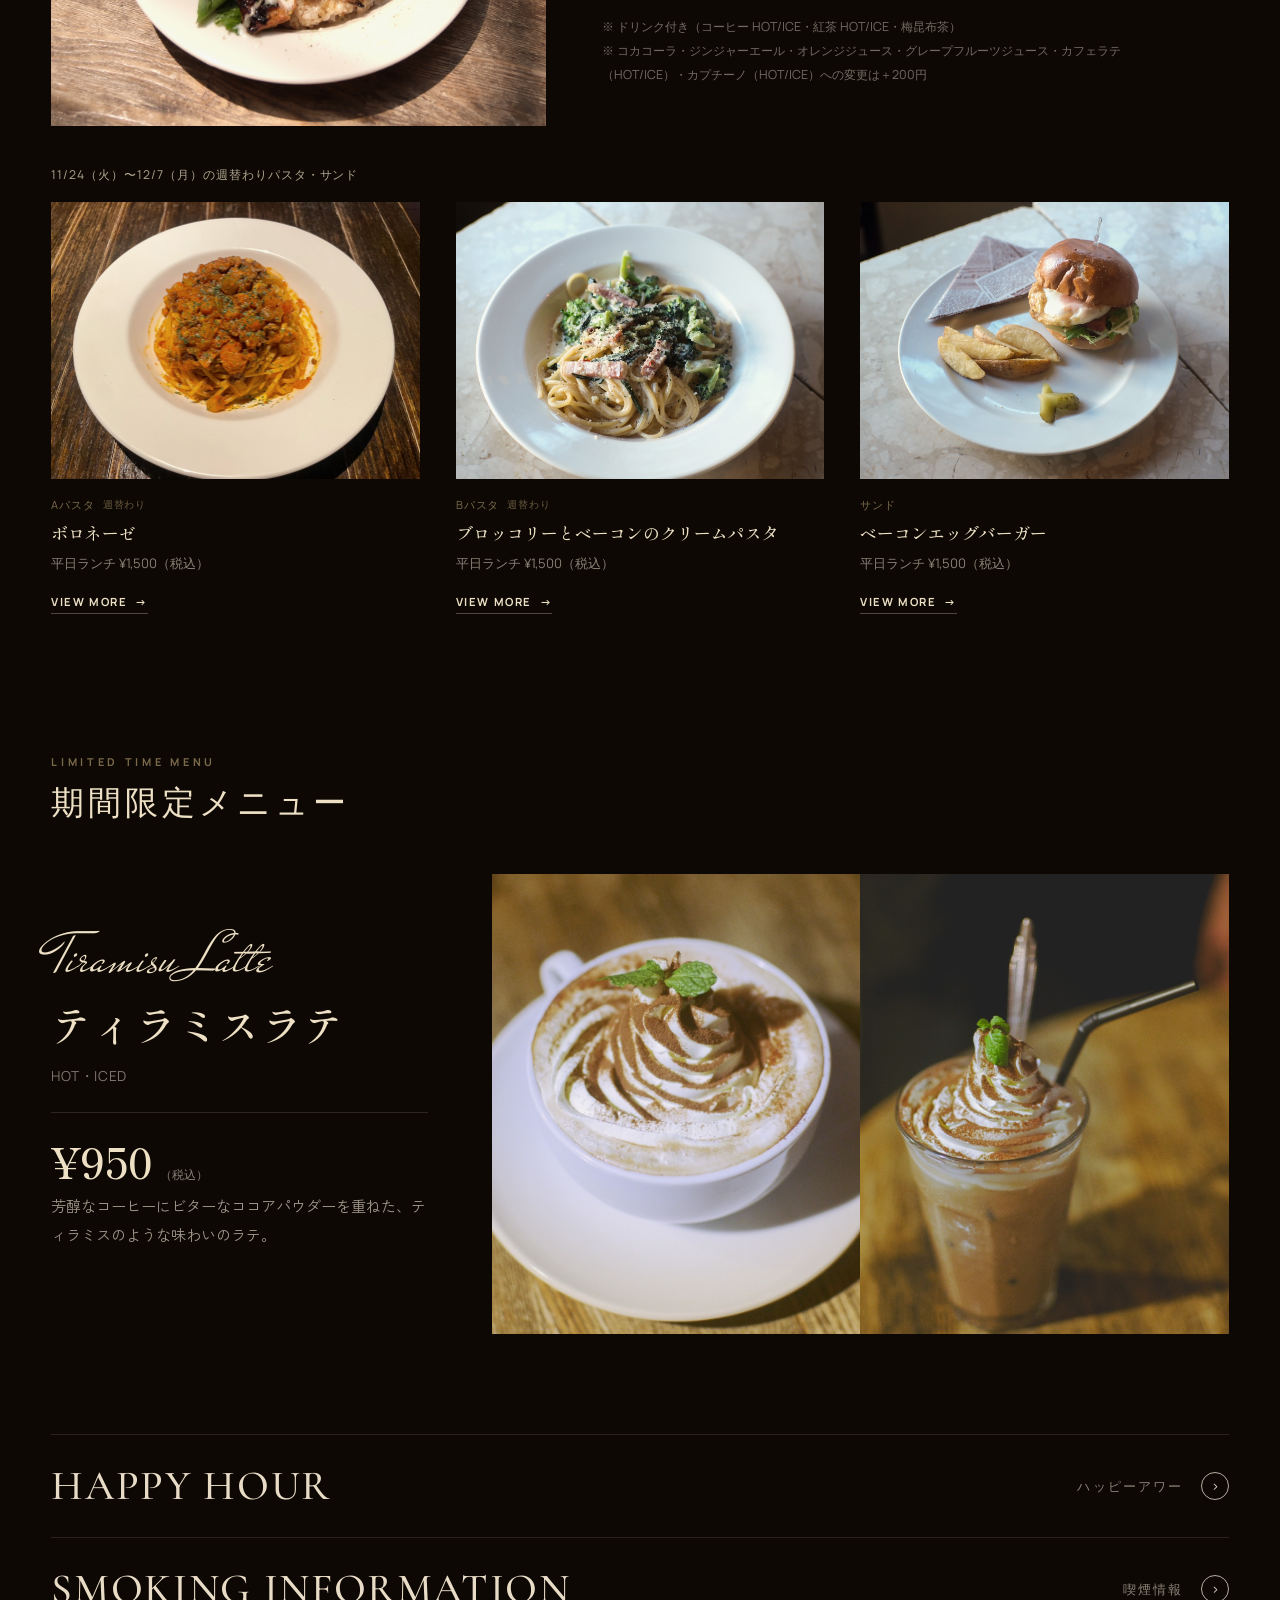
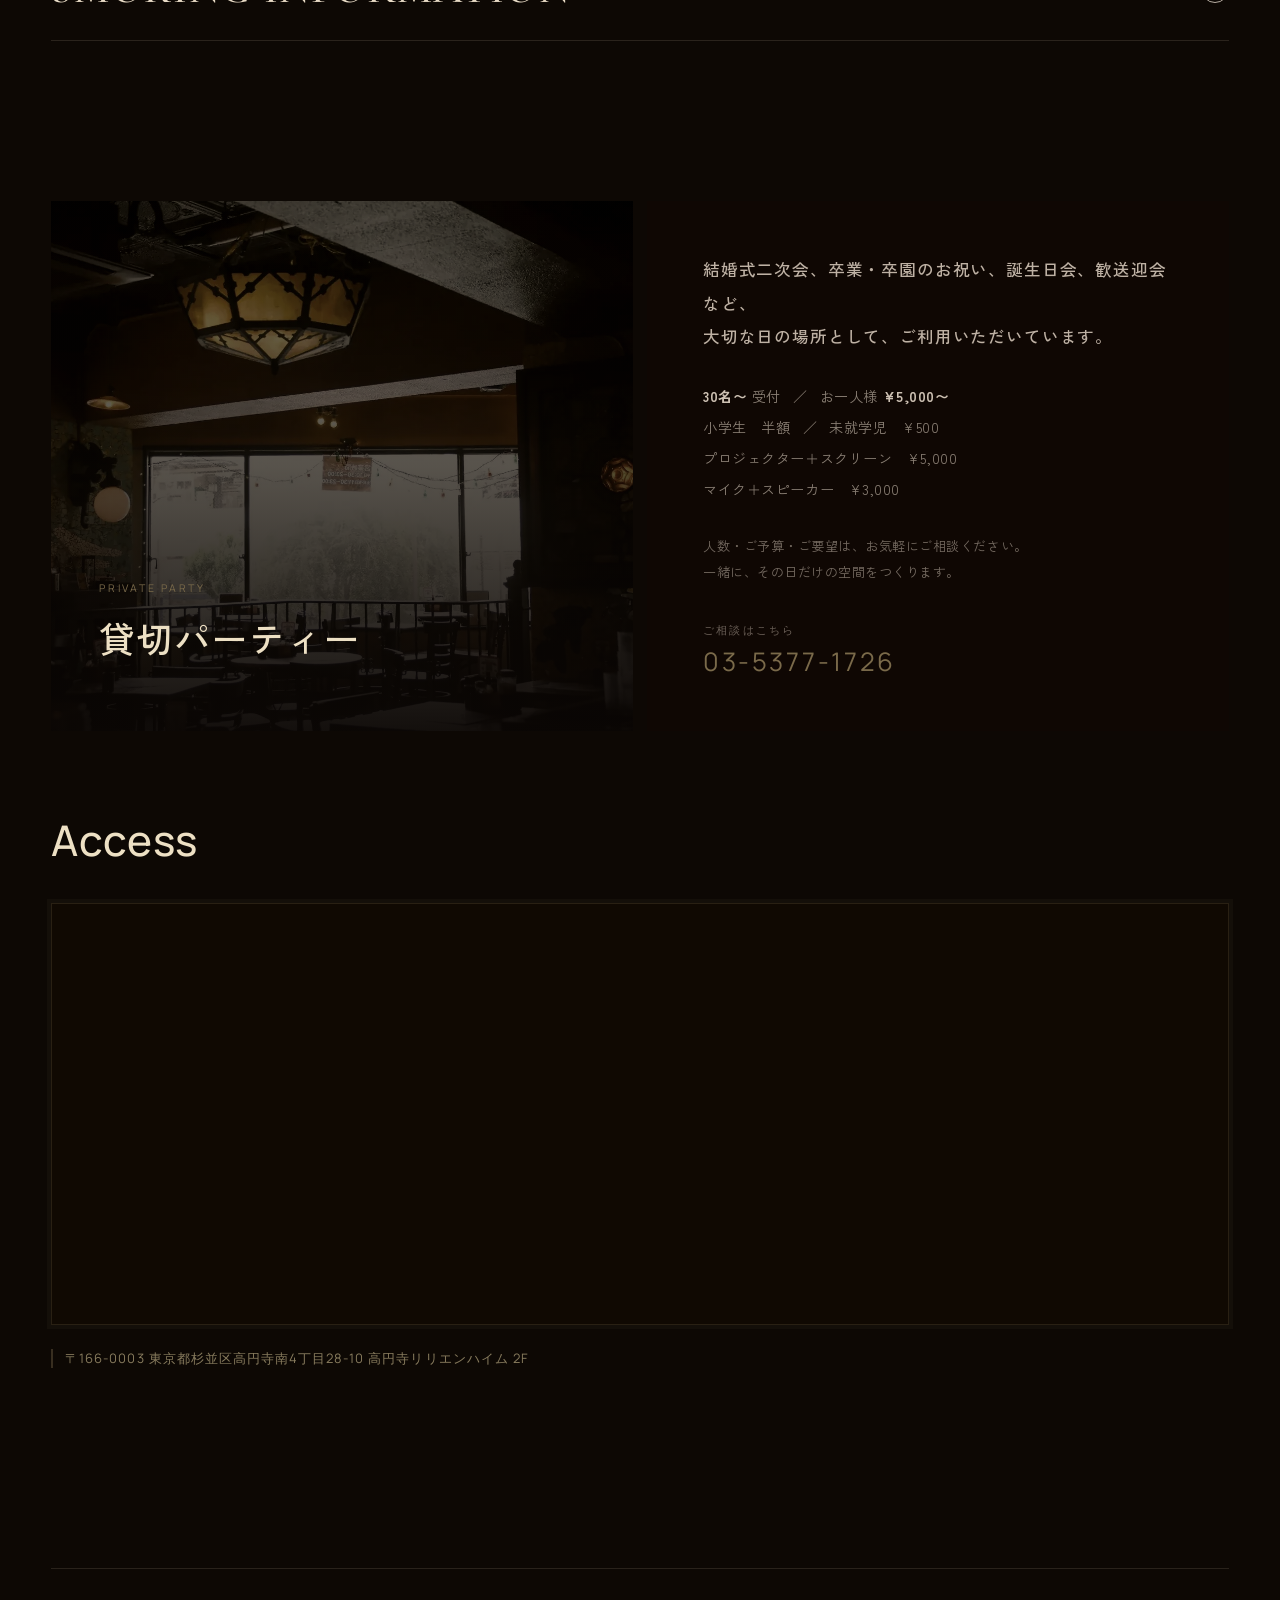
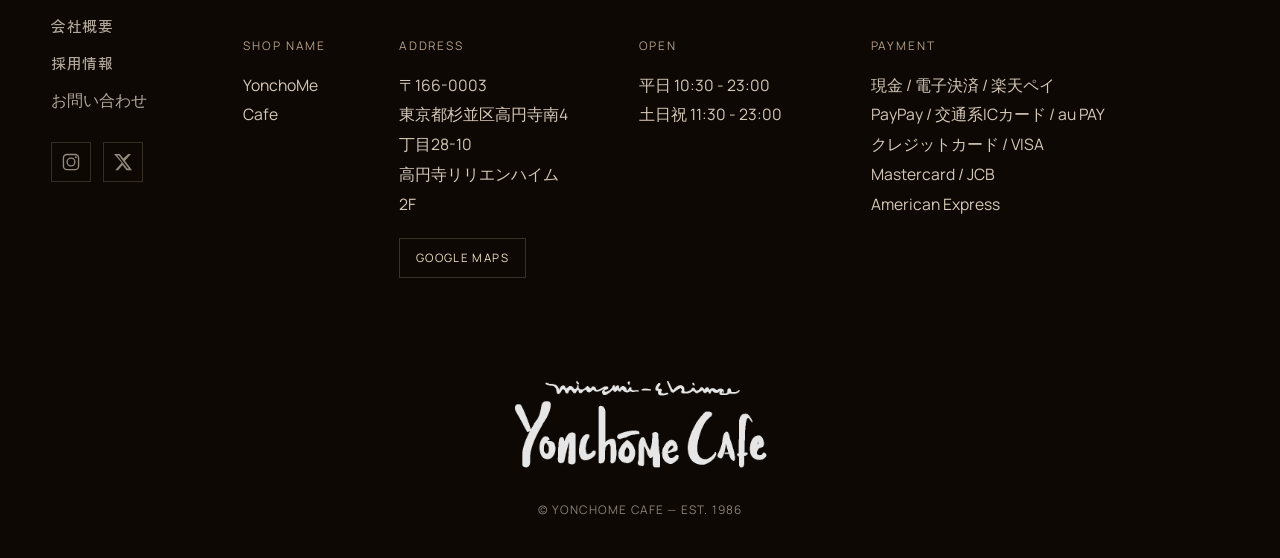
==== commit 92bacc7f: "週替わりランチメニューを更新（ボロネーゼ・ブロッコリーとベーコンのクリームパスタ・ベーコンエッグバーガー、11/24〜12/7） Co-Authored-By: Claude Sonnet 5 <no" ====
--- a/index.html
+++ b/index.html
@@ -3804,31 +3804,31 @@
             </div>
           </article>
         </div>
-        <p class="lunch-set-period">11/9（月）〜11/20（金）の週替わりパスタ・サンド</p>
+        <p class="lunch-set-period">11/24（火）〜12/7（月）の週替わりパスタ・サンド</p>
         <div class="lunch-set-grid">
           <article class="lunch-set-card" data-open-lunch="pastaA">
-            <div class="lunch-set-card-img"><img src="./lunch-pasta-a.jpg" alt="「キャベツときのこ」のトマトクリームパスタ" loading="lazy"></div>
+            <div class="lunch-set-card-img"><img src="./lunch-pasta-a.jpg" alt="ボロネーゼ" loading="lazy"></div>
             <div class="lunch-set-card-body">
               <p class="lunch-set-card-kicker">Aパスタ<span class="lunch-set-card-badge">週替わり</span></p>
-              <p class="lunch-set-card-name">「キャベツときのこ」のトマトクリームパスタ</p>
+              <p class="lunch-set-card-name">ボロネーゼ</p>
               <p class="lunch-set-card-price">平日ランチ ¥1,500（税込）</p>
               <button type="button" class="lunch-set-card-more">VIEW MORE <span aria-hidden="true">→</span></button>
             </div>
           </article>
           <article class="lunch-set-card" data-open-lunch="pastaB">
-            <div class="lunch-set-card-img"><img src="./lunch-pasta-b.jpg" alt="秋ナスとベーコンのアンチョビペペロンチーノ" loading="lazy"></div>
+            <div class="lunch-set-card-img"><img src="./lunch-pasta-b.jpg" alt="ブロッコリーとベーコンのクリームパスタ" loading="lazy"></div>
             <div class="lunch-set-card-body">
               <p class="lunch-set-card-kicker">Bパスタ<span class="lunch-set-card-badge">週替わり</span></p>
-              <p class="lunch-set-card-name">秋ナスとベーコンのアンチョビペペロンチーノ</p>
+              <p class="lunch-set-card-name">ブロッコリーとベーコンのクリームパスタ</p>
               <p class="lunch-set-card-price">平日ランチ ¥1,500（税込）</p>
               <button type="button" class="lunch-set-card-more">VIEW MORE <span aria-hidden="true">→</span></button>
             </div>
           </article>
           <article class="lunch-set-card" data-open-lunch="sand">
-            <div class="lunch-set-card-img"><img src="./lunch-sand.jpg" alt="チキンサンド" loading="lazy"></div>
+            <div class="lunch-set-card-img"><img src="./lunch-sand.jpg" alt="ベーコンエッグバーガー" loading="lazy"></div>
             <div class="lunch-set-card-body">
               <p class="lunch-set-card-kicker">サンド</p>
-              <p class="lunch-set-card-name">チキンサンド</p>
+              <p class="lunch-set-card-name">ベーコンエッグバーガー</p>
               <p class="lunch-set-card-price">平日ランチ ¥1,500（税込）</p>
               <button type="button" class="lunch-set-card-more">VIEW MORE <span aria-hidden="true">→</span></button>
             </div>
@@ -4212,7 +4212,7 @@
       const LUNCH_SET_ITEMS = {
         pastaA: {
           label: { ja: 'Aパスタ', en: 'Pasta A', zhcn: 'A意面', zhtw: 'A義大利麵', ko: 'A파스타', es: 'Pasta A' },
-          title: { ja: '「キャベツときのこ」のトマトクリームパスタ', en: 'Cabbage & Mushroom Tomato Cream Pasta', zhcn: '卷心菜蘑菇番茄奶油意面', zhtw: '高麗菜蘑菇番茄奶油義大利麵', ko: '양배추 버섯 토마토 크림 파스타', es: 'Pasta cremosa de tomate con col y champiñones' },
+          title: { ja: 'ボロネーゼ', en: 'Bolognese', zhcn: '博洛尼亚肉酱意面', zhtw: '波隆那肉醬義大利麵', ko: '볼로네제', es: 'Boloñesa' },
           subtitle: 'Weekday Lunch',
           image: './lunch-pasta-a.jpg',
           modalImage: './lunch-pasta-a.jpg',
@@ -4237,7 +4237,7 @@
         },
         pastaB: {
           label: { ja: 'Bパスタ', en: 'Pasta B', zhcn: 'B意面', zhtw: 'B義大利麵', ko: 'B파스타', es: 'Pasta B' },
-          title: { ja: '秋ナスとベーコンのアンチョビペペロンチーノ', en: 'Autumn Eggplant & Bacon Anchovy Peperoncino', zhcn: '秋茄培根鳀鱼香蒜辣椒意面', zhtw: '秋茄培根鯷魚香蒜辣椒義大利麵', ko: '가을 가지와 베이컨 안초비 페페론치노', es: 'Peperoncino de berenjena de otoño, bacon y anchoas' },
+          title: { ja: 'ブロッコリーとベーコンのクリームパスタ', en: 'Broccoli & Bacon Cream Pasta', zhcn: '西兰花培根奶油意面', zhtw: '花椰菜培根奶油義大利麵', ko: '브로콜리 베이컨 크림 파스타', es: 'Pasta cremosa de brócoli y bacon' },
           subtitle: 'Weekday Lunch',
           image: './lunch-pasta-b.jpg',
           modalImage: './lunch-pasta-b.jpg',
@@ -4262,19 +4262,19 @@
         },
         sand: {
           label: { ja: 'サンド', en: 'Sandwich', zhcn: '三明治', zhtw: '三明治', ko: '샌드위치', es: 'Sándwich' },
-          title: { ja: 'チキンサンド', en: 'Chicken Sandwich', zhcn: '鸡肉三明治', zhtw: '雞肉三明治', ko: '치킨 샌드위치', es: 'Sándwich de pollo' },
+          title: { ja: 'ベーコンエッグバーガー', en: 'Bacon Egg Burger', zhcn: '培根蛋汉堡', zhtw: '培根蛋漢堡', ko: '베이컨 에그 버거', es: 'Hamburguesa de bacon y huevo' },
           subtitle: 'Weekday Lunch',
           image: './lunch-sand.jpg',
           modalImage: './lunch-sand.jpg',
           price: '¥1,500',
           priceUnit: { ja: '（税込）', en: '(tax incl.)', zhcn: '（含税）', zhtw: '（含稅）', ko: '（세금 포함）', es: '(impuestos incl.)' },
           desc: {
-            ja: '平日ランチでご用意しているサンドです。',
-            en: 'A sandwich served as part of the weekday lunch set.',
-            zhcn: '工作日午餐中提供的三明治。',
-            zhtw: '工作日午餐中提供的三明治。',
-            ko: '평일 런치에서 제공하는 샌드위치입니다.',
-            es: 'Un sándwich servido como parte del almuerzo entre semana.',
+            ja: '平日ランチでご用意しているベーコンエッグバーガーです。',
+            en: 'A bacon egg burger served as part of the weekday lunch set.',
+            zhcn: '工作日午餐中提供的培根蛋汉堡。',
+            zhtw: '工作日午餐中提供的培根蛋漢堡。',
+            ko: '평일 런치에서 제공하는 베이컨 에그 버거입니다.',
+            es: 'Una hamburguesa de bacon y huevo servida como parte del almuerzo entre semana.',
           },
           notes: {
             ja: ['ミニコブサラダ・ドリンク付き（コーヒー HOT/ICE・紅茶 HOT/ICE・梅昆布茶）', 'コカコーラ・ジンジャーエール・オレンジジュース・グレープフルーツジュース・カフェラテ（HOT/ICE）・カプチーノ（HOT/ICE）への変更は＋200円'],
